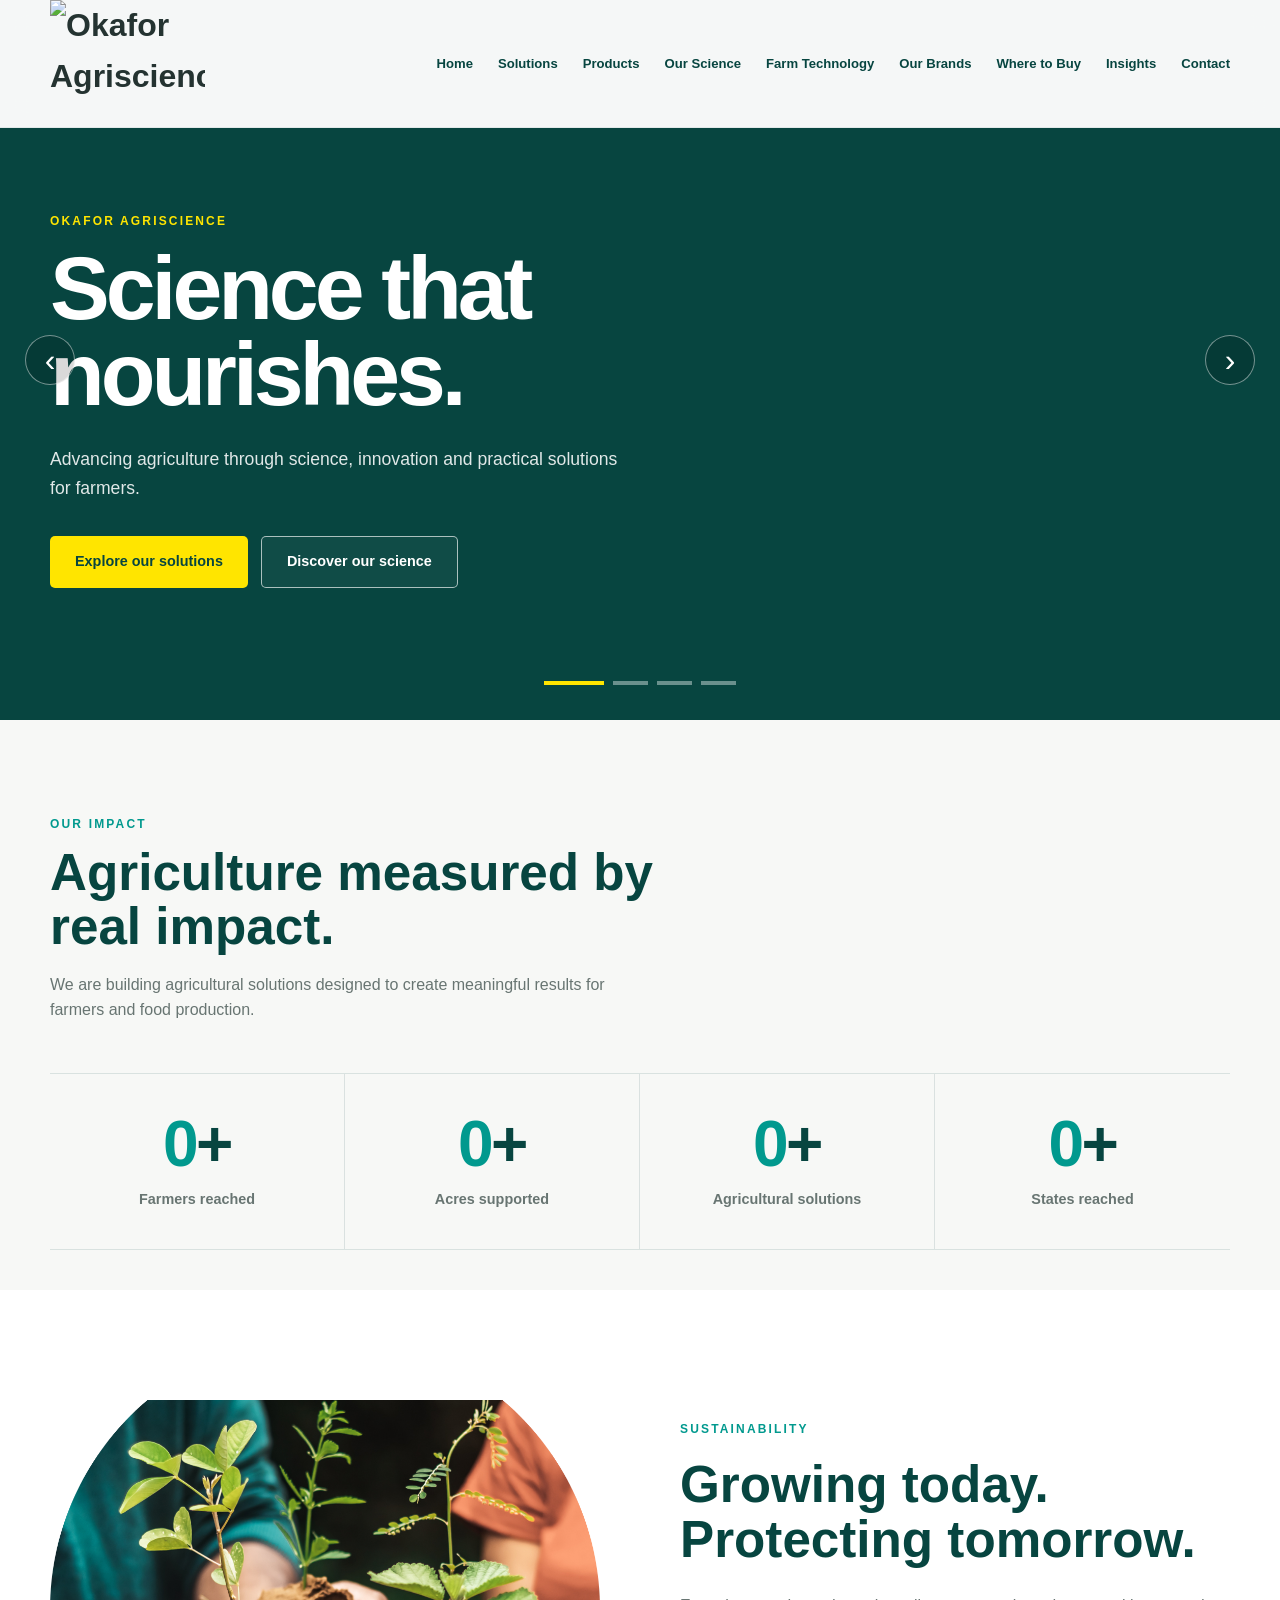
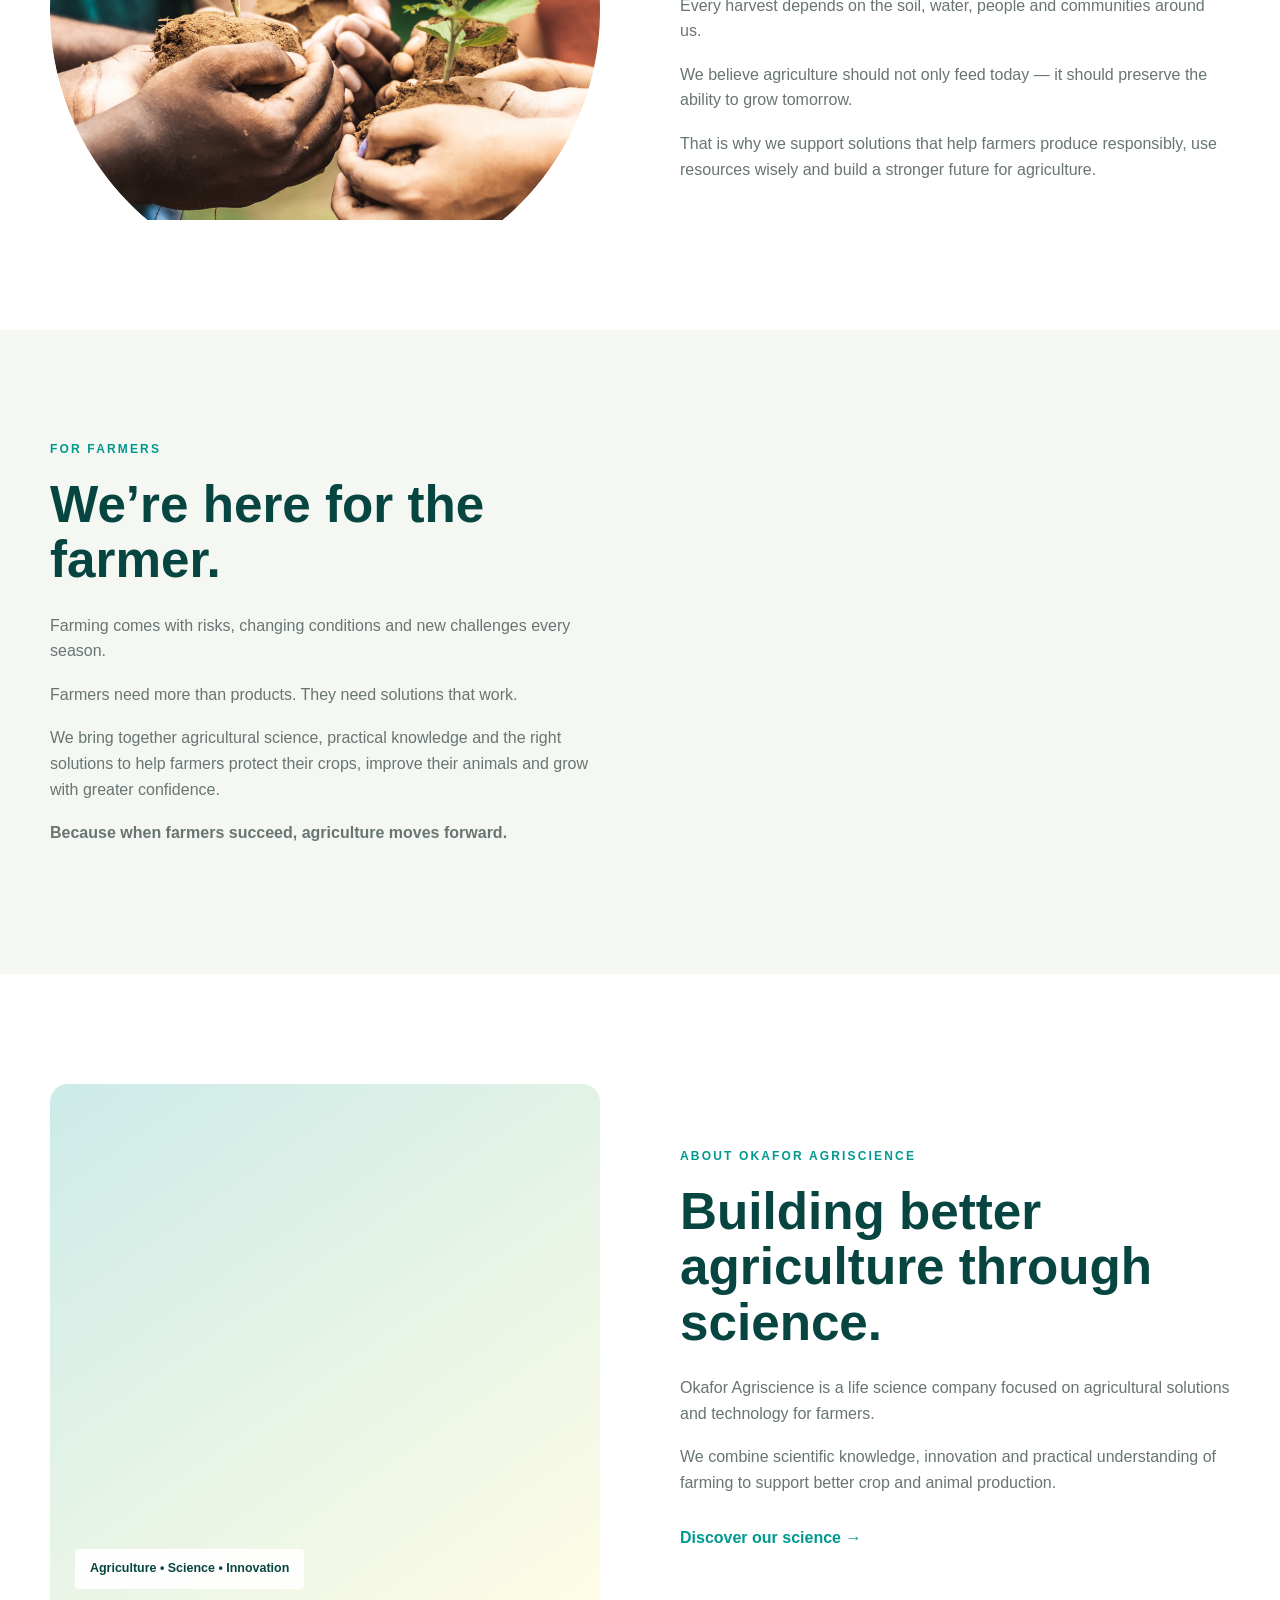
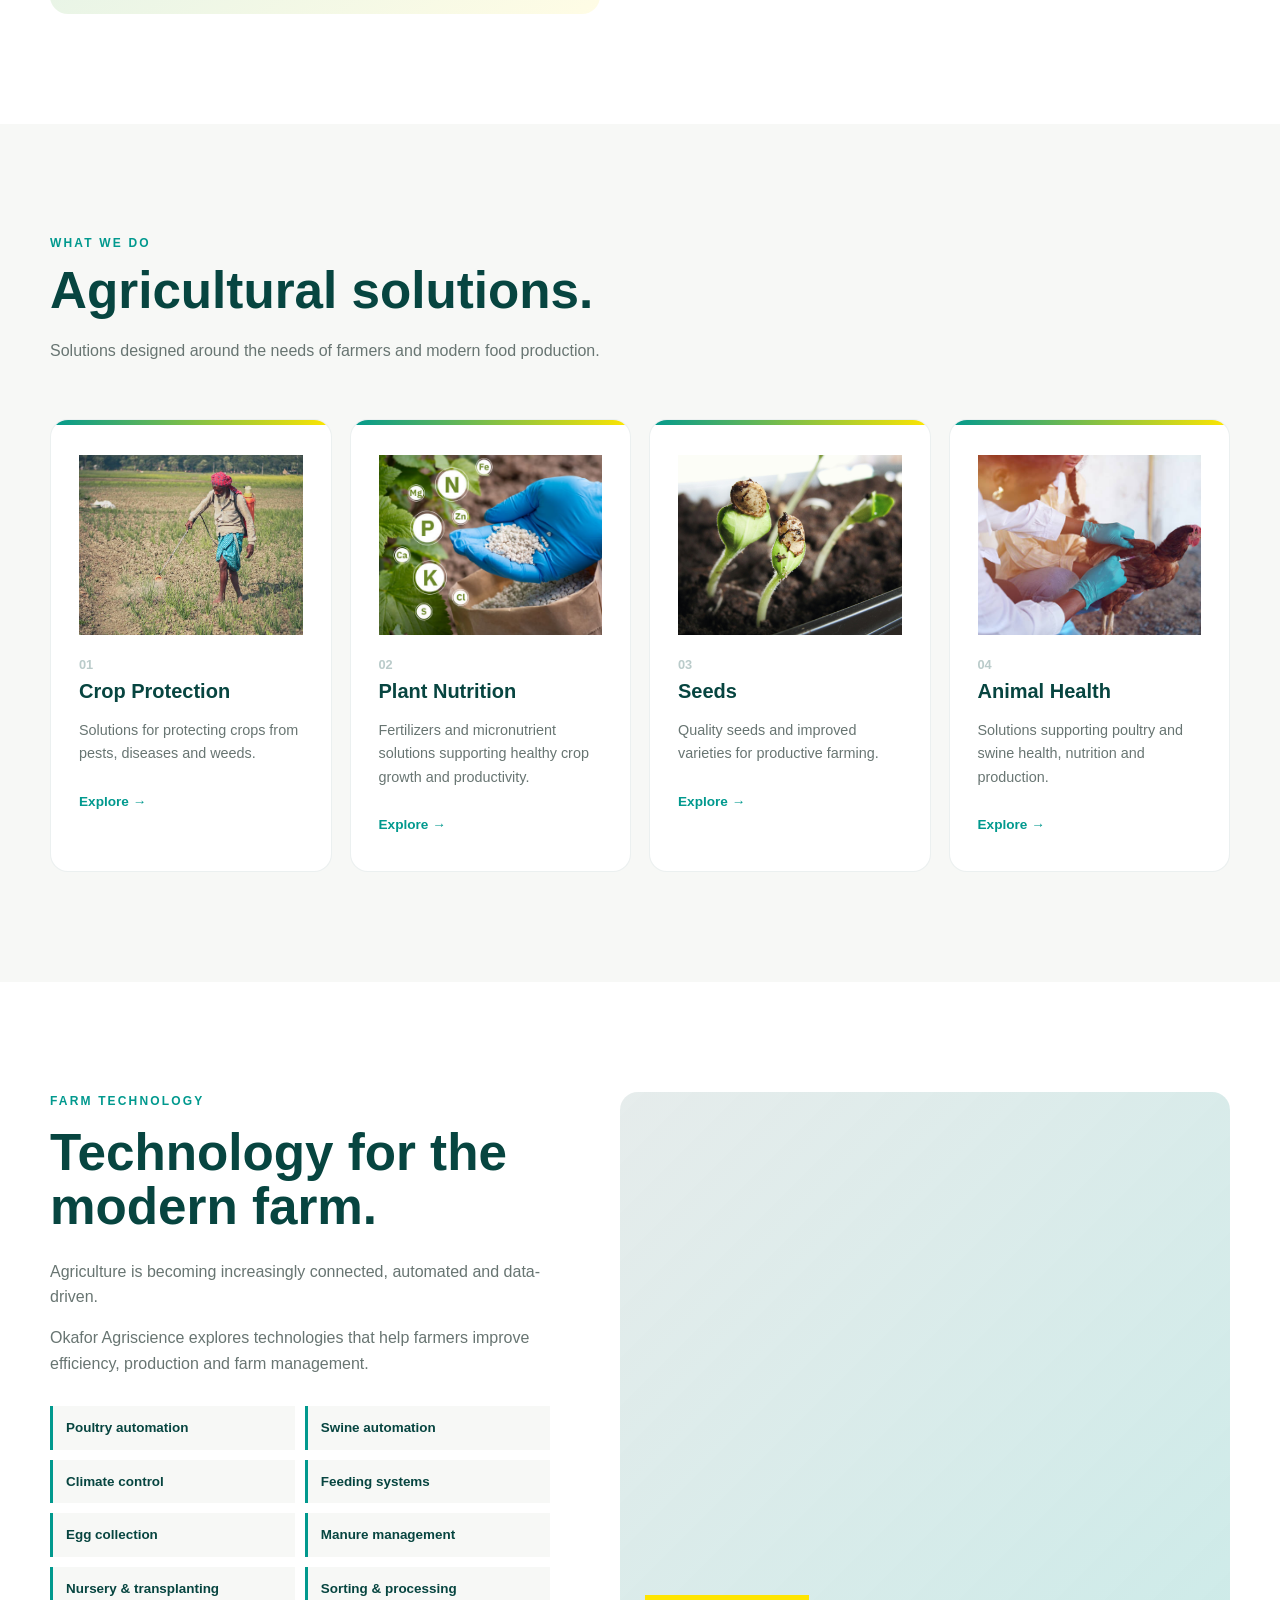
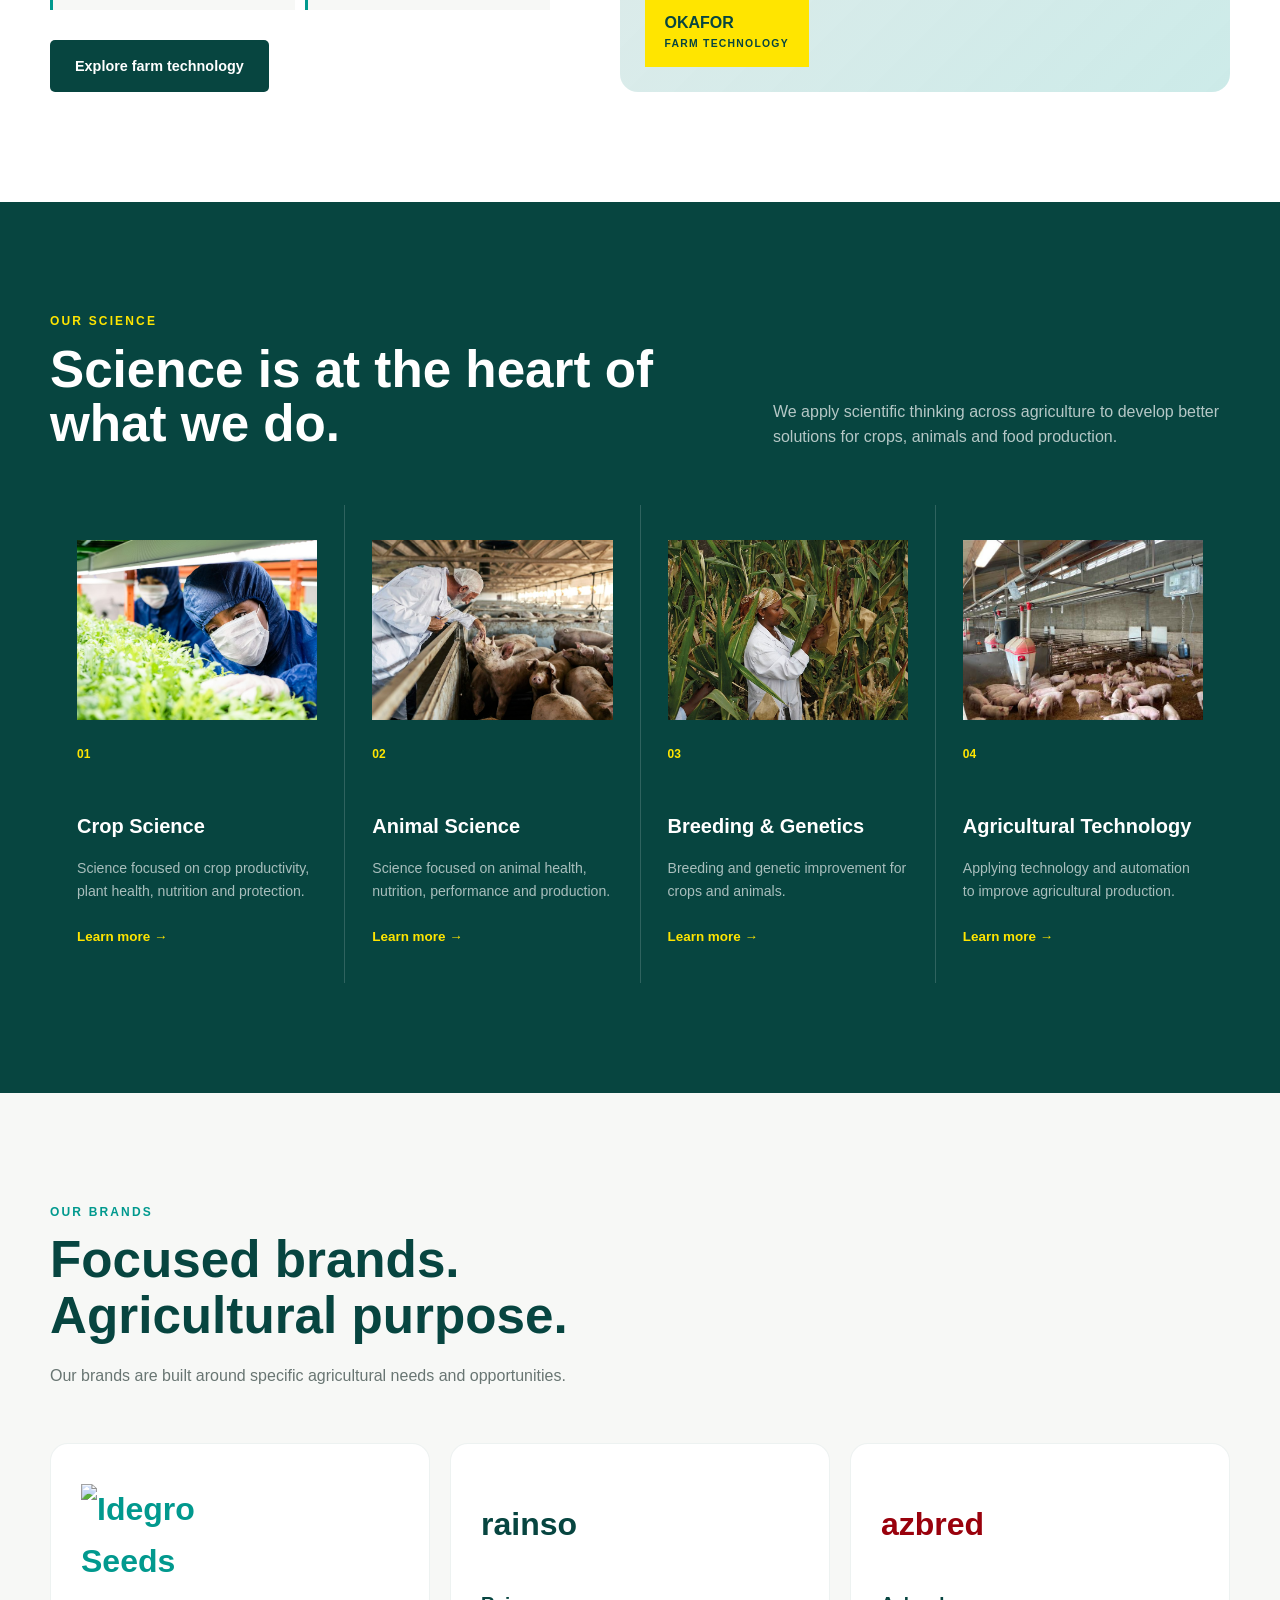
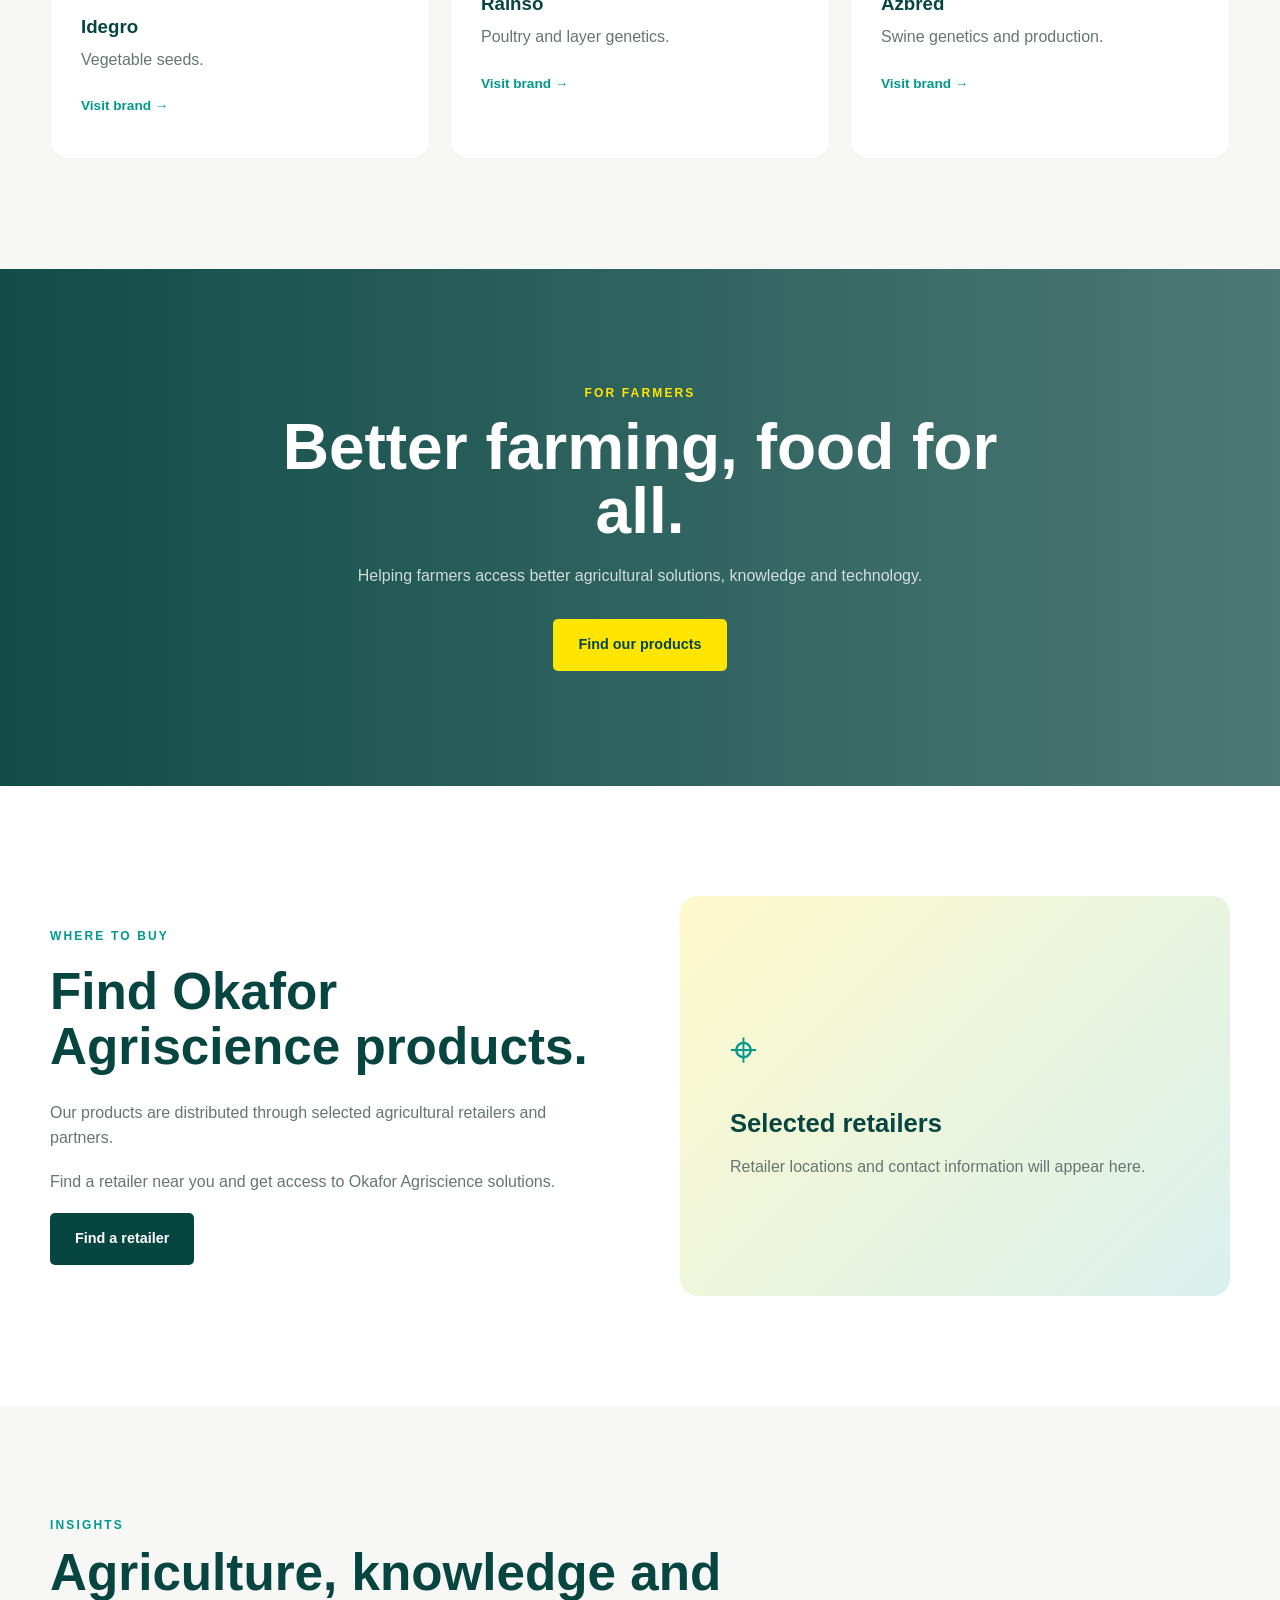
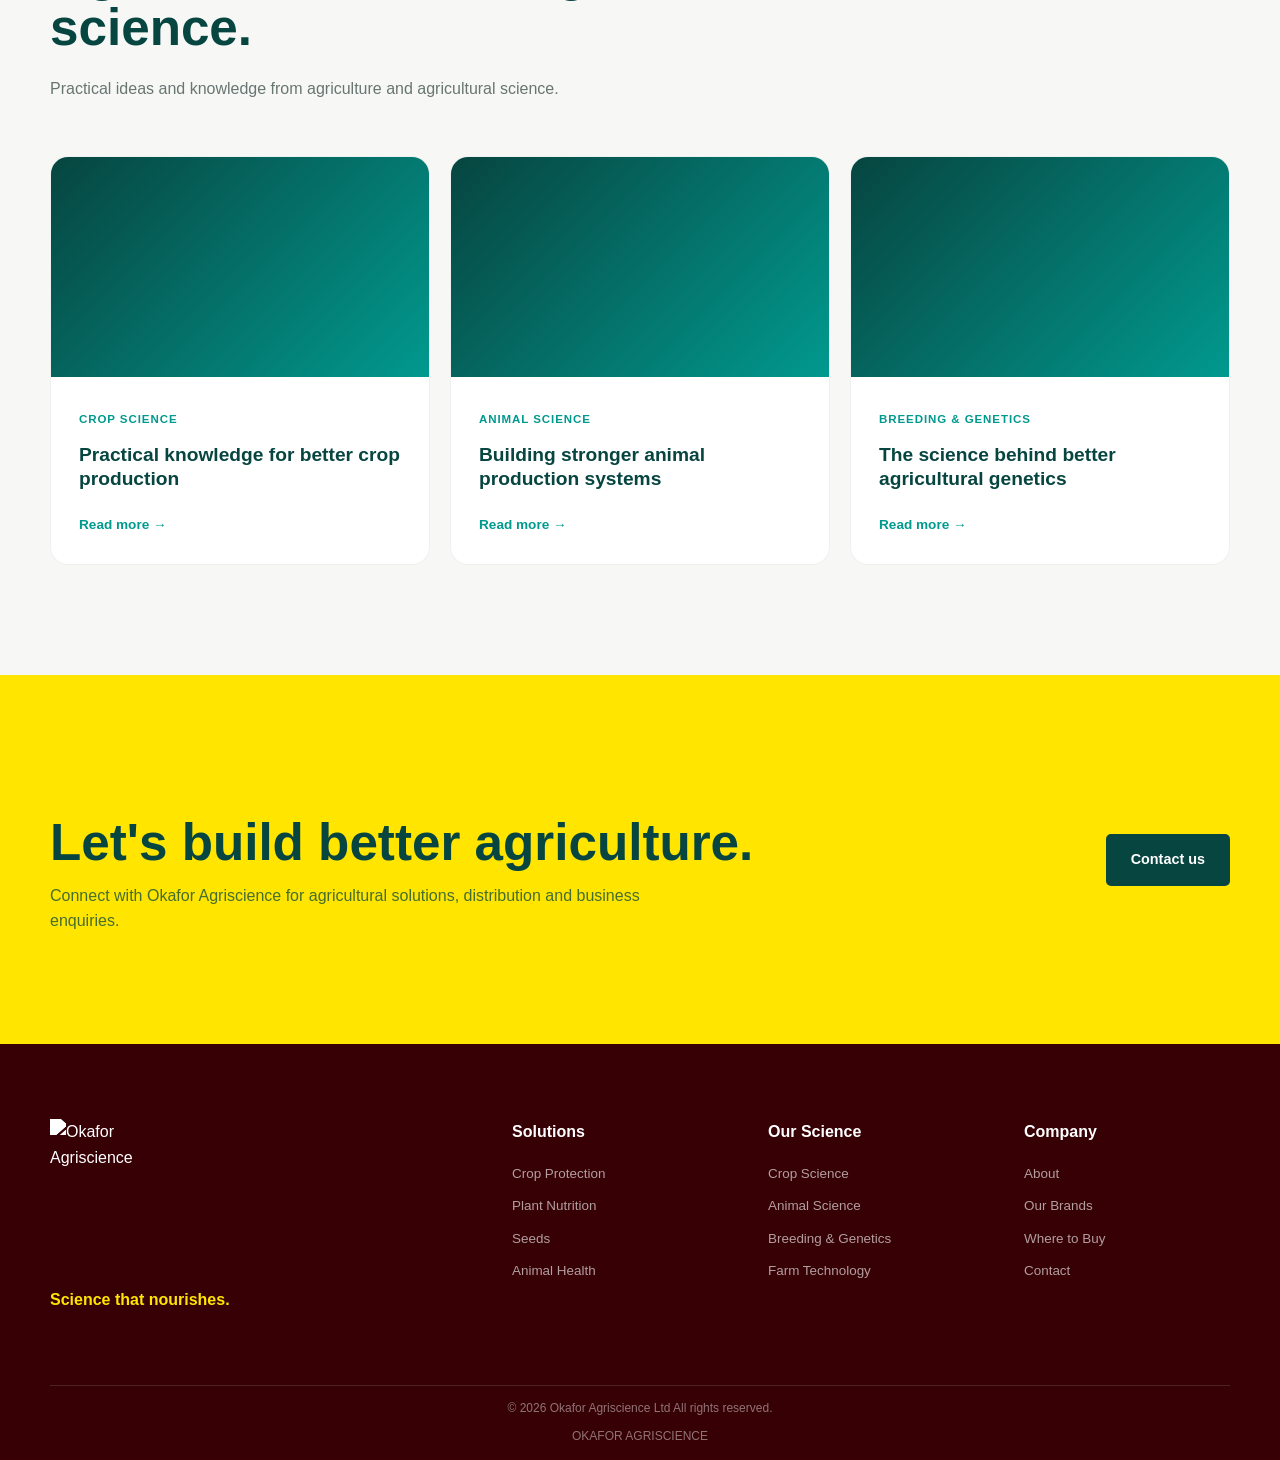
==== index.html @ 6329ca4b "Update index.html" ====
<!DOCTYPE html><html lang="en">
<head>
    <meta charset="UTF-8">
    <meta name="viewport" content="width=device-width, initial-scale=1.0">
    <title>Okafor Agriscience | Science that nourishes</title><meta name="description"
      content="Okafor Agriscience is a science-based agriculture company focused on agricultural solutions, technology and better farming.">

<link rel="stylesheet" href="style.css">

</head><body><!-- =========================================================
     HEADER
========================================================= --><header class="header">
    <div class="container nav-container">    <a href="index.html" class="brand-logo">
        <img src="okafor-logo.png"
             alt="Okafor Agriscience"
             class="logo-image">
    </a>

    <nav class="nav">
        <a href="index.html">Home</a>
        <a href="solutions.html">Solutions</a>
        <a href="products.html">Products</a>
        <a href="science.html">Our Science</a>
        <a href="farm-automation.html">Farm Technology</a>
        <a href="index.html#brands">Our Brands</a>
        <a href="where-to-buy.html">Where to Buy</a>
        <a href="insights.html">Insights</a>
        <a href="contact.html">Contact</a>
    </nav>

    <button class="menu-button"
            aria-label="Open navigation menu">
        ☰
    </button>

</div>

</header><!-- =========================================================
     HERO CAROUSEL
========================================================= --><main><section class="hero-carousel"><div class="hero-slides"><!-- SLIDE 1 -->

<article class="hero-slide active">

    <div class="hero-slide-image"
         style="background-image:
         url('scientist.jpg');">
    </div>

    <div class="hero-overlay"></div>

    <div class="container hero-content">

        <p class="eyebrow">
            OKAFOR AGRISCIENCE
        </p>

        <h1>
            Science that<br>
            nourishes.
        </h1>

        <p class="hero-text">
            Advancing agriculture through science,
            innovation and practical solutions for
            farmers.
        </p>

        <div class="hero-buttons">

            <a href="solutions.html"
               class="button button-primary">
                Explore our solutions
            </a>

            <a href="science.html"
               class="button button-outline">
                Discover our science
            </a>

        </div>

    </div>

</article>


<!-- SLIDE 2 -->

<article class="hero-slide">

    <div class="hero-slide-image"
         style="background-image:
         url('farmers.jpg');">
    </div>

    <div class="hero-overlay"></div>

    <div class="container hero-content">

        <p class="eyebrow">
            FOR FARMERS
        </p>

        <h1>
            Better farming,<br>
            food for all.
        </h1>

        <p class="hero-text">
            Working with farmers to make better
            agricultural solutions accessible,
            practical and useful.
        </p>

        <div class="hero-buttons">

            <a href="where-to-buy.html"
               class="button button-primary">
                Find our products
            </a>

            <a href="solutions.html"
               class="button button-outline">
                Explore solutions
            </a>

        </div>

    </div>

</article>


<!-- SLIDE 3 -->

<article class="hero-slide">

    <div class="hero-slide-image"
         style="background-image:
         url('animal-production.jpg');">
    </div>

    <div class="hero-overlay"></div>

    <div class="container hero-content">

        <p class="eyebrow">
            ANIMAL SCIENCE
        </p>

        <h1>
            Better health.<br>
            Better production.
        </h1>

        <p class="hero-text">
            Supporting poultry and swine producers
            through animal health, nutrition,
            genetics and science.
        </p>

        <div class="hero-buttons">

            <a href="solutions.html#animal-health"
               class="button button-primary">
                Animal solutions
            </a>

            <a href="science.html"
               class="button button-outline">
                Our science
            </a>

        </div>

    </div>

</article>


<!-- SLIDE 4 -->

<article class="hero-slide">

    <div class="hero-slide-image"
         style="background-image:
         url('farm-automation.jpg');">
    </div>

    <div class="hero-overlay"></div>

    <div class="container hero-content">

        <p class="eyebrow">
            FARM TECHNOLOGY
        </p>

        <h1>
            Technology for<br>
            the modern farm.
        </h1>

        <p class="hero-text">
            Bringing automation and technology
            into crop, poultry and swine production.
        </p>

        <div class="hero-buttons">

            <a href="farm-automation.html"
               class="button button-primary">
                Explore farm technology
            </a>

            <a href="contact.html"
               class="button button-outline">
                Talk to us
            </a>

        </div>

    </div>

</article>

</div><!-- CAROUSEL CONTROLS --><button class="carousel-arrow carousel-prev"
aria-label="Previous slide">
‹
</button>

<button class="carousel-arrow carousel-next"
aria-label="Next slide">
›
</button>

<div class="hero-indicators"><button class="indicator active"
        data-slide="0"
        aria-label="Slide 1">
</button>

<button class="indicator"
        data-slide="1"
        aria-label="Slide 2">
</button>

<button class="indicator"
        data-slide="2"
        aria-label="Slide 3">
</button>

<button class="indicator"
        data-slide="3"
        aria-label="Slide 4">
</button>

</div></section><!-- =========================================================
     OUR IMPACT
========================================================= --><section class="impact-section"><div class="container"><div class="impact-heading">

    <p class="eyebrow dark">
        OUR IMPACT
    </p>

    <h2>
        Agriculture measured
        by real impact.
    </h2>

    <p>
        We are building agricultural solutions
        designed to create meaningful results
        for farmers and food production.
    </p>

</div>


<div class="impact-grid">

    <div class="impact-card">

        <div class="impact-number">
            <span class="counter" data-target="1000">0</span>+
        </div>

        <p>
            Farmers reached
        </p>

    </div>


    <div class="impact-card">

        <div class="impact-number">
            <span class="counter" data-target="2000">0</span>+
        </div>

        <p>
            Acres supported
        </p>

    </div>


    <div class="impact-card">

        <div class="impact-number">
            <span class="counter" data-target="15">0</span>+
        </div>

        <p>
            Agricultural solutions
        </p>

    </div>


    <div class="impact-card">

        <div class="impact-number">
            <span class="counter" data-target="5">0</span>+
        </div>

        <p>
            States reached
        </p>

    </div>

</div>

</div></section><!-- =========================================================
     SUSTAINABILITY
========================================================= --><section class="section"><div class="container two-column"><div class="section-image"
     style="
     min-height:420px;
     background-image:url('sustainability.jpg');
     background-size:cover;
     background-position:center;
     border-radius:12px;">
</div>


<div class="section-content">

    <p class="eyebrow dark">
        SUSTAINABILITY
    </p>

    <h2>
        Growing today.
        Protecting tomorrow.
    </h2>

    <p>
        Every harvest depends on the soil, water,
        people and communities around us.
    </p>

    <p>
        We believe agriculture should not only
        feed today — it should preserve the
        ability to grow tomorrow.
    </p>

    <p>
        That is why we support solutions that
        help farmers produce responsibly, use
        resources wisely and build a stronger
        future for agriculture.
    </p>

</div>

</div></section><!-- =========================================================
     HELPING FARMERS SUCCEED
========================================================= --><section class="section"
         style="background:#f5f7f3;"><div class="container two-column"><div class="section-content">

    <p class="eyebrow dark">
        FOR FARMERS
    </p>

    <h2>
        We’re here for the farmer.
    </h2>

    <p>
        Farming comes with risks, changing
        conditions and new challenges every
        season.
    </p>

    <p>
        Farmers need more than products.
        They need solutions that work.
    </p>

    <p>
        We bring together agricultural science,
        practical knowledge and the right
        solutions to help farmers protect their
        crops, improve their animals and grow
        with greater confidence.
    </p>

    <p>
        <strong>
            Because when farmers succeed,
            agriculture moves forward.
        </strong>
    </p>

</div>


<div class="section-image"
     style="
     min-height:420px;
     background-image:url('farmer-success.jpg');
     background-size:cover;
     background-position:center;
     border-radius:12px;">
</div>

</div></section><!-- =========================================================
     INTRODUCTION
========================================================= --><section class="intro section" id="about"><div class="container two-column"><div class="section-image agriculture-image">

    <div class="image-label">
        Agriculture • Science • Innovation
    </div>

</div>


<div class="section-content">

    <p class="eyebrow dark">
        ABOUT OKAFOR AGRISCIENCE
    </p>

    <h2>
        Building better agriculture
        through science.
    </h2>

    <p>
        Okafor Agriscience is a life science company
        focused on agricultural solutions and
        technology for farmers.
    </p>

    <p>
        We combine scientific knowledge,
        innovation and practical understanding
        of farming to support better crop and
        animal production.
    </p>

    <a href="science.html"
       class="text-link">
        Discover our science →
    </a>

</div>

</div></section><!-- =========================================================
     SOLUTIONS
========================================================= --><section class="solutions section"
         id="solutions"><div class="container"><div class="section-heading">

    <p class="eyebrow dark">
        WHAT WE DO
    </p>

    <h2>
        Agricultural solutions.
    </h2>

    <p>
        Solutions designed around the needs
        of farmers and modern food production.
    </p>

</div>


<div class="solution-grid">


    <!-- CROP PROTECTION -->

    <article class="solution-card">

        <div class="solution-card-image"
             style="width:100%; height:180px; overflow:hidden; margin-bottom:20px;">

            <img src="crop-protection.jpg"
                 alt="Crop Protection"
                 style="width:100%; height:100%; object-fit:cover; display:block;">

        </div>

        <div class="card-number">
            01
        </div>

        <h3>
            Crop Protection
        </h3>

        <p>
            Solutions for protecting crops from
            pests, diseases and weeds.
        </p>

        <a href="solutions.html#crop-protection">
            Explore →
        </a>

    </article>


    <!-- PLANT NUTRITION -->

    <article class="solution-card">

        <div class="solution-card-image"
             style="width:100%; height:180px; overflow:hidden; margin-bottom:20px;">

            <img src="plant-nutrition.jpg"
                 alt="Plant Nutrition"
                 style="width:100%; height:100%; object-fit:cover; display:block;">

        </div>

        <div class="card-number">
            02
        </div>

        <h3>
            Plant Nutrition
        </h3>

        <p>
            Fertilizers and micronutrient solutions
            supporting healthy crop growth and
            productivity.
        </p>

        <a href="solutions.html#plant-nutrition">
            Explore →
        </a>

    </article>


    <!-- SEEDS -->

    <article class="solution-card">

        <div class="solution-card-image"
             style="width:100%; height:180px; overflow:hidden; margin-bottom:20px;">

            <img src="seeds.jpg"
                 alt="Seeds"
                 style="width:100%; height:100%; object-fit:cover; display:block;">

        </div>

        <div class="card-number">
            03
        </div>

        <h3>
            Seeds
        </h3>

        <p>
            Quality seeds and improved varieties
            for productive farming.
        </p>

        <a href="solutions.html#seeds">
            Explore →
        </a>

    </article>


    <!-- ANIMAL HEALTH -->

    <article class="solution-card">

        <div class="solution-card-image"
             style="width:100%; height:180px; overflow:hidden; margin-bottom:20px;">

            <img src="animal-health.jpg"
                 alt="Animal Health"
                 style="width:100%; height:100%; object-fit:cover; display:block;">

        </div>

        <div class="card-number">
            04
        </div>

        <h3>
            Animal Health
        </h3>

        <p>
            Solutions supporting poultry and
            swine health, nutrition and production.
        </p>

        <a href="solutions.html#animal-health">
            Explore →
        </a>

    </article>


</div>

</div></section><!-- =========================================================
     FARM TECHNOLOGY & AUTOMATION
========================================================= --><section class="technology-section section"
         id="farm-technology"><div class="container technology-layout"><div class="technology-content">

    <p class="eyebrow dark">
        FARM TECHNOLOGY
    </p>

    <h2>
        Technology for the
        modern farm.
    </h2>

    <p>
        Agriculture is becoming increasingly
        connected, automated and data-driven.
    </p>

    <p>
        Okafor Agriscience explores technologies
        that help farmers improve efficiency,
        production and farm management.
    </p>


    <div class="technology-list">

        <span>
            Poultry automation
        </span>

        <span>
            Swine automation
        </span>

        <span>
            Climate control
        </span>

        <span>
            Feeding systems
        </span>

        <span>
            Egg collection
        </span>

        <span>
            Manure management
        </span>

        <span>
            Nursery & transplanting
        </span>

        <span>
            Sorting & processing
        </span>

    </div>


    <a href="farm-automation.html"
       class="button button-dark">
        Explore farm technology
    </a>

</div>


<div class="technology-image">

    <div class="technology-image-label">

        <span>
            OKAFOR
        </span>

        <small>
            FARM TECHNOLOGY
        </small>

    </div>

</div>

</div></section><!-- =========================================================
     OUR SCIENCE
========================================================= --><section class="science section"
         id="science"><div class="container"><div class="science-intro">

    <div>

        <p class="eyebrow">
            OUR SCIENCE
        </p>

        <h2>
            Science is at the heart
            of what we do.
        </h2>

    </div>

    <p>
        We apply scientific thinking across
        agriculture to develop better solutions
        for crops, animals and food production.
    </p>

</div>


<div class="science-grid">


    <!-- CROP SCIENCE -->

    <article class="science-card">

        <div class="science-card-image"
             style="width:100%; height:180px; overflow:hidden; margin-bottom:20px;">

            <img src="crop-science.jpg"
                 alt="Crop Science"
                 style="width:100%; height:100%; object-fit:cover; display:block;">

        </div>

        <span>
            01
        </span>

        <h3>
            Crop Science
        </h3>

        <p>
            Science focused on crop productivity,
            plant health, nutrition and protection.
        </p>

        <a href="science.html#crop-science">
            Learn more →
        </a>

    </article>


    <!-- ANIMAL SCIENCE -->

    <article class="science-card">

        <div class="science-card-image"
             style="width:100%; height:180px; overflow:hidden; margin-bottom:20px;">

            <img src="animal-science.jpg"
                 alt="Animal Science"
                 style="width:100%; height:100%; object-fit:cover; display:block;">

        </div>

        <span>
            02
        </span>

        <h3>
            Animal Science
        </h3>

        <p>
            Science focused on animal health,
            nutrition, performance and production.
        </p>

        <a href="science.html#animal-science">
            Learn more →
        </a>

    </article>


    <!-- BREEDING & GENETICS -->

    <article class="science-card">

        <div class="science-card-image"
             style="width:100%; height:180px; overflow:hidden; margin-bottom:20px;">

            <img src="breeding-genetics.jpg"
                 alt="Breeding and Genetics"
                 style="width:100%; height:100%; object-fit:cover; display:block;">

        </div>

        <span>
            03
        </span>

        <h3>
            Breeding & Genetics
        </h3>

        <p>
            Breeding and genetic improvement
            for crops and animals.
        </p>

        <a href="science.html#genetics">
            Learn more →
        </a>

    </article>


    <!-- AGRICULTURAL TECHNOLOGY -->

    <article class="science-card">

        <div class="science-card-image"
             style="width:100%; height:180px; overflow:hidden; margin-bottom:20px;">

            <img src="agricultural-technology.jpg"
                 alt="Agricultural Technology"
                 style="width:100%; height:100%; object-fit:cover; display:block;">

        </div>

        <span>
            04
        </span>

        <h3>
            Agricultural Technology
        </h3>

        <p>
            Applying technology and automation
            to improve agricultural production.
        </p>

        <a href="science.html#technology">
            Learn more →
        </a>

    </article>


</div>

</div></section><!-- =========================================================
     BRANDS
========================================================= --><section class="brands section"
         id="brands"><div class="container"><div class="section-heading">

    <p class="eyebrow dark">
        OUR BRANDS
    </p>

    <h2>
        Focused brands.
        Agricultural purpose.
    </h2>

    <p>
        Our brands are built around specific
        agricultural needs and opportunities.
    </p>

</div>


<div class="brand-grid">


    <article class="brand-card">

        <div class="brand-logo idegro">

            <img src="idegro-logo.png"
                 alt="Idegro Seeds">

        </div>

        <h3>
            Idegro
        </h3>

        <p>
            Vegetable seeds.
        </p>

        <a href="idegro.html">
            Visit brand →
        </a>

    </article>


    <article class="brand-card">

        <div class="brand-logo rainso">
            rainso
        </div>

        <h3>
            Rainso
        </h3>

        <p>
            Poultry and layer genetics.
        </p>

        <a href="brands.html#rainso">
            Visit brand →
        </a>

    </article>


    <article class="brand-card">

        <div class="brand-logo azbred">
            azbred
        </div>

        <h3>
            Azbred
        </h3>

        <p>
            Swine genetics and production.
        </p>

        <a href="brands.html#azbred">
            Visit brand →
        </a>

    </article>


</div>

</div></section><!-- =========================================================
     FARMERS CTA
========================================================= --><section class="farmer-banner"><div class="container farmer-content"><p class="eyebrow">
    FOR FARMERS
</p>

<h2>
    Better farming,
    food for all.
</h2>

<p>
    Helping farmers access better agricultural
    solutions, knowledge and technology.
</p>

<a href="where-to-buy.html"
   class="button button-primary">
    Find our products
</a>

</div></section><!-- =========================================================
     WHERE TO BUY
========================================================= --><section class="where-to-buy section"
         id="where-to-buy"><div class="container two-column"><div class="section-content">

    <p class="eyebrow dark">
        WHERE TO BUY
    </p>

    <h2>
        Find Okafor Agriscience products.
    </h2>

    <p>
        Our products are distributed through
        selected agricultural retailers and
        partners.
    </p>

    <p>
        Find a retailer near you and get access
        to Okafor Agriscience solutions.
    </p>

    <a href="where-to-buy.html"
       class="button button-dark">
        Find a retailer
    </a>

</div>


<div class="retailer-box">

    <div>

        <span class="retailer-icon">
            ⌖
        </span>

        <h3>
            Selected retailers
        </h3>

        <p>
            Retailer locations and contact
            information will appear here.
        </p>

    </div>

</div>

</div></section><!-- =========================================================
     INSIGHTS
========================================================= --><section class="insights section"
         id="insights"><div class="container"><div class="section-heading">

    <p class="eyebrow dark">
        INSIGHTS
    </p>

    <h2>
        Agriculture, knowledge
        and science.
    </h2>

    <p>
        Practical ideas and knowledge from
        agriculture and agricultural science.
    </p>

</div>


<div class="insight-grid">


    <article class="insight-card">

        <div class="insight-image">
        </div>

        <div class="insight-content">

            <span>
                Crop Science
            </span>

            <h3>
                Practical knowledge for
                better crop production
            </h3>

            <a href="insights.html">
                Read more →
            </a>

        </div>

    </article>


    <article class="insight-card">

        <div class="insight-image">
        </div>

        <div class="insight-content">

            <span>
                Animal Science
            </span>

            <h3>
                Building stronger animal
                production systems
            </h3>

            <a href="insights.html">
                Read more →
            </a>

        </div>

    </article>


    <article class="insight-card">

        <div class="insight-image">
        </div>

        <div class="insight-content">

            <span>
                Breeding & Genetics
            </span>

            <h3>
                The science behind better
                agricultural genetics
            </h3>

            <a href="insights.html">
                Read more →
            </a>

        </div>

    </article>


</div>

</div></section><!-- =========================================================
     CONTACT
========================================================= --><section class="contact section"
         id="contact"><div class="container contact-box"><div>

    <p class="eyebrow">
        CONTACT
    </p>

    <h2>
        Let's build better agriculture.
    </h2>

    <p>
        Connect with Okafor Agriscience for
        agricultural solutions, distribution
        and business enquiries.
    </p>

</div>


<a href="contact.html"
   class="button button-primary">
    Contact us
</a>

</div></section></main><!-- =========================================================
     FOOTER
========================================================= --><footer class="footer"><div class="container footer-grid"><div class="footer-brand">

    <img src="okafor-logo.png"
         alt="Okafor Agriscience"
         class="footer-logo-image">

    <p class="footer-motto">
        Science that nourishes.
    </p>

    <p class="footer-company">
    </p>

</div>


<div>

    <h4>
        Solutions
    </h4>

    <a href="solutions.html#crop-protection">
        Crop Protection
    </a>

    <a href="solutions.html#plant-nutrition">
        Plant Nutrition
    </a>

    <a href="solutions.html#seeds">
        Seeds
    </a>

    <a href="solutions.html#animal-health">
        Animal Health
    </a>

</div>


<div>

    <h4>
        Our Science
    </h4>

    <a href="science.html#crop-science">
        Crop Science
    </a>

    <a href="science.html#animal-science">
        Animal Science
    </a>

    <a href="science.html#genetics">
        Breeding & Genetics
    </a>

    <a href="farm-automation.html">
        Farm Technology
    </a>

</div>


<div>

    <h4>
        Company
    </h4>

    <a href="about.html">
        About
    </a>

    <a href="index.html#brands">
        Our Brands
    </a>

    <a href="where-to-buy.html">
        Where to Buy
    </a>

    <a href="contact.html">
        Contact
    </a>

</div>

</div><div class="container footer-bottom"><p>
    © 2026 Okafor Agriscience Ltd
    All rights reserved.
</p>

<p>
    OKAFOR AGRISCIENCE
</p>

</div></footer><!-- =========================================================
     JAVASCRIPT
========================================================= --><script src="script.js"></script></body>
</html>
---- style.css ----
/* =========================================================
   OKAFOR AGRISCIENCE
   Main Website Styles
========================================================= */

:root {
    --yellow: #FFE500;
    --teal: #01998E;
    --dark-teal: #074540;
    --red: #99010C;
    --dark-red: #360005;

    --white: #ffffff;
    --off-white: #f7f8f6;
    --light-grey: #eef1ef;
    --text: #243331;
    --muted: #687572;

    --container: 1180px;
    --radius: 18px;
    --shadow: 0 18px 50px rgba(7, 69, 64, 0.10);
}


/* =========================================================
   RESET
========================================================= */

* {
    margin: 0;
    padding: 0;
    box-sizing: border-box;
}

html {
    scroll-behavior: smooth;
}

body {
    font-family:
        Arial,
        Helvetica,
        sans-serif;

    background: var(--white);
    color: var(--text);
    line-height: 1.6;
}

img {
    max-width: 100%;
    display: block;
}

a {
    color: inherit;
    text-decoration: none;
}

button {
    font: inherit;
}


/* =========================================================
   GENERAL
========================================================= */

.container {
    width: min(
        calc(100% - 40px),
        var(--container)
    );

    margin: 0 auto;
}

.section {
    padding: 110px 0;
}

.section-heading {
    max-width: 700px;
    margin-bottom: 55px;
}

.section-heading h2 {
    font-size: clamp(2rem, 4vw, 3.5rem);
    line-height: 1.08;
    color: var(--dark-teal);
    margin: 10px 0 20px;
}

.section-heading p:last-child {
    color: var(--muted);
    max-width: 650px;
}

.eyebrow {
    color: var(--yellow);
    font-size: 0.75rem;
    font-weight: 800;
    letter-spacing: 0.18em;
    text-transform: uppercase;
}

.eyebrow.dark {
    color: var(--teal);
}

h1,
h2,
h3,
h4 {
    font-weight: 750;
}


/* =========================================================
   BUTTONS
========================================================= */

.button {
    display: inline-flex;
    align-items: center;
    justify-content: center;

    min-height: 52px;
    padding: 0 25px;

    border-radius: 5px;

    font-size: 0.9rem;
    font-weight: 700;

    transition:
        transform 0.25s ease,
        background 0.25s ease,
        color 0.25s ease,
        border-color 0.25s ease;
}

.button:hover {
    transform: translateY(-3px);
}

.button-primary {
    background: var(--yellow);
    color: var(--dark-teal);
}

.button-primary:hover {
    background: var(--white);
}

.button-outline {
    color: var(--white);
    border: 1px solid rgba(255,255,255,0.65);
    background: rgba(255,255,255,0.04);
}

.button-outline:hover {
    background: var(--white);
    color: var(--dark-teal);
}

.button-dark {
    background: var(--dark-teal);
    color: var(--white);
}

.button-dark:hover {
    background: var(--teal);
}


/* =========================================================
   HEADER
========================================================= */

.header {
    position: fixed;
    top: 0;
    left: 0;
    width: 100%;

    z-index: 1000;

    background: rgba(255,255,255,0.96);

    border-bottom: 1px solid rgba(7,69,64,0.08);

    backdrop-filter: blur(12px);
}

.nav-container {
    min-height: 82px;

    display: flex;
    align-items: center;
    justify-content: space-between;

    gap: 30px;
}

.brand-logo {
    display: flex;
    align-items: center;
    flex-shrink: 0;
}

.logo-image {
    width: 155px;
    height: auto;
    object-fit: contain;
}

.nav {
    display: flex;
    align-items: center;
    gap: 25px;
}

.nav a {
    position: relative;

    font-size: 0.82rem;
    font-weight: 700;

    color: var(--dark-teal);

    padding: 8px 0;
}

.nav a::after {
    content: "";

    position: absolute;
    left: 0;
    bottom: 0;

    width: 0;
    height: 2px;

    background: var(--teal);

    transition: width 0.25s ease;
}

.nav a:hover::after {
    width: 100%;
}

.menu-button {
    display: none;

    border: none;
    background: none;

    font-size: 1.7rem;
    color: var(--dark-teal);

    cursor: pointer;
}


/* =========================================================
   HERO CAROUSEL
========================================================= */

.hero-carousel {
    position: relative;
    height: 720px;
    min-height: 650px;

    overflow: hidden;

    background: var(--dark-teal);
}

.hero-slides {
    position: relative;
    width: 100%;
    height: 100%;
}

.hero-slide {
    position: absolute;
    inset: 0;

    opacity: 0;
    visibility: hidden;

    transition:
        opacity 0.9s ease,
        visibility 0.9s ease;
}

.hero-slide.active {
    opacity: 1;
    visibility: visible;
}

.hero-slide-image {
    position: absolute;
    inset: 0;

    background-position: center;
    background-size: cover;
    background-repeat: no-repeat;

    transform: scale(1.03);

    transition:
        transform 6s ease;
}

.hero-slide.active .hero-slide-image {
    transform: scale(1);
}

.hero-overlay {
    position: absolute;
    inset: 0;

    background:
        linear-gradient(
            90deg,
            rgba(7,69,64,0.93) 0%,
            rgba(7,69,64,0.76) 38%,
            rgba(7,69,64,0.30) 72%,
            rgba(7,69,64,0.08) 100%
        );
}

.hero-content {
    position: relative;
    z-index: 5;

    height: 100%;

    display: flex;
    flex-direction: column;
    justify-content: center;

    padding-top: 80px;

    max-width: 1180px;
}

.hero-content h1 {
    color: var(--white);

    font-size: clamp(
        3.2rem,
        7vw,
        6.5rem
    );

    line-height: 0.96;

    letter-spacing: -0.045em;

    max-width: 850px;

    margin: 14px 0 28px;
}

.hero-text {
    color: rgba(255,255,255,0.88);

    max-width: 570px;

    font-size: 1.1rem;

    margin-bottom: 34px;
}

.hero-buttons {
    display: flex;
    flex-wrap: wrap;
    gap: 13px;
}

.carousel-arrow {
    position: absolute;

    top: 50%;

    z-index: 10;

    transform: translateY(-50%);

    width: 50px;
    height: 50px;

    border-radius: 50%;

    border: 1px solid rgba(255,255,255,0.45);

    background: rgba(0,0,0,0.15);

    color: var(--white);

    cursor: pointer;

    font-size: 2rem;
    line-height: 1;

    transition:
        background 0.25s ease,
        transform 0.25s ease;
}

.carousel-arrow:hover {
    background: var(--teal);

    transform:
        translateY(-50%)
        scale(1.05);
}

.carousel-prev {
    left: 25px;
}

.carousel-next {
    right: 25px;
}

.hero-indicators {
    position: absolute;

    z-index: 10;

    left: 50%;
    bottom: 35px;

    transform: translateX(-50%);

    display: flex;
    gap: 9px;
}

.indicator {
    width: 35px;
    height: 4px;

    border: none;

    background: rgba(255,255,255,0.4);

    cursor: pointer;

    transition:
        background 0.25s ease,
        width 0.25s ease;
}

.indicator.active {
    width: 60px;
    background: var(--yellow);
}


/* =========================================================
   INTRO
========================================================= */

.intro {
    background: var(--white);
}

.two-column {
    display: grid;

    grid-template-columns:
        minmax(0, 1fr)
        minmax(0, 1fr);

    gap: 80px;

    align-items: center;
}

.section-image {
    min-height: 530px;

    border-radius: var(--radius);

    position: relative;

    overflow: hidden;
}

.agriculture-image {
    background:
        linear-gradient(
            145deg,
            rgba(1,153,142,0.2),
            rgba(255,229,0,0.1)
        ),
        url("farmers.jpg")
        center / cover no-repeat;
}

.image-label {
    position: absolute;

    bottom: 25px;
    left: 25px;

    padding: 10px 15px;

    background: rgba(255,255,255,0.92);

    color: var(--dark-teal);

    font-size: 0.78rem;
    font-weight: 700;

    border-radius: 4px;
}

.section-content h2 {
    font-size: clamp(2rem, 4vw, 3.4rem);

    line-height: 1.08;

    color: var(--dark-teal);

    margin: 12px 0 25px;
}

.section-content p {
    color: var(--muted);

    margin-bottom: 18px;

    max-width: 600px;
}

.text-link {
    display: inline-block;

    margin-top: 12px;

    color: var(--teal);

    font-weight: 800;
}

.text-link:hover {
    color: var(--dark-teal);
}


/* =========================================================
   SOLUTIONS
========================================================= */

.solutions {
    background: var(--off-white);
}

.solution-grid {
    display: grid;

    grid-template-columns:
        repeat(4, 1fr);

    gap: 18px;
}

.solution-card {
    position: relative;

    background: var(--white);

    padding: 35px 28px;

    min-height: 330px;

    border: 1px solid rgba(7,69,64,0.08);

    border-radius: var(--radius);

    overflow: hidden;

    transition:
        transform 0.3s ease,
        box-shadow 0.3s ease;
}

.solution-card::before {
    content: "";

    position: absolute;

    left: 0;
    top: 0;

    width: 100%;
    height: 5px;

    background:
        linear-gradient(
            90deg,
            var(--teal),
            var(--yellow)
        );
}

.solution-card:hover {
    transform: translateY(-8px);

    box-shadow: var(--shadow);
}

.card-number {
    color: rgba(7,69,64,0.28);

    font-size: 0.8rem;
    font-weight: 800;
}

.card-icon {
    margin: 28px 0 22px;

    color: var(--teal);

    font-size: 2rem;
}

.solution-card h3 {
    color: var(--dark-teal);

    font-size: 1.25rem;

    margin-bottom: 12px;
}

.solution-card p {
    color: var(--muted);

    font-size: 0.9rem;

    margin-bottom: 22px;
}

.solution-card a {
    color: var(--teal);

    font-weight: 800;

    font-size: 0.85rem;
}


/* =========================================================
   FARM TECHNOLOGY
========================================================= */

.technology-section {
    background: var(--white);
}

.technology-layout {
    display: grid;

    grid-template-columns:
        minmax(0, 0.9fr)
        minmax(0, 1.1fr);

    gap: 70px;

    align-items: stretch;
}

.technology-content h2 {
    color: var(--dark-teal);

    font-size: clamp(2.2rem, 4vw, 4rem);

    line-height: 1.05;

    margin: 12px 0 25px;
}

.technology-content > p {
    color: var(--muted);

    max-width: 600px;

    margin-bottom: 15px;
}

.technology-list {
    display: grid;

    grid-template-columns:
        repeat(2, 1fr);

    gap: 10px;

    margin: 30px 0;
}

.technology-list span {
    padding: 11px 13px;

    background: var(--off-white);

    border-left: 3px solid var(--teal);

    color: var(--dark-teal);

    font-size: 0.84rem;
    font-weight: 700;
}

.technology-image {
    min-height: 540px;

    border-radius: var(--radius);

    position: relative;

    overflow: hidden;

    background:
        linear-gradient(
            135deg,
            rgba(7,69,64,0.1),
            rgba(1,153,142,0.2)
        ),
        url("farm-automation.jpg")
        center / cover no-repeat;
}

.technology-image-label {
    position: absolute;

    left: 25px;
    bottom: 25px;

    background: var(--yellow);

    color: var(--dark-teal);

    padding: 15px 20px;

    display: flex;
    flex-direction: column;

    font-weight: 900;
}

.technology-image-label small {
    font-size: 0.65rem;

    letter-spacing: 0.12em;
}


/* =========================================================
   SCIENCE
========================================================= */

.science {
    background: var(--dark-teal);

    color: var(--white);
}

.science-intro {
    display: grid;

    grid-template-columns:
        minmax(0, 1fr)
        minmax(0, 0.7fr);

    gap: 70px;

    align-items: end;

    margin-bottom: 55px;
}

.science-intro h2 {
    color: var(--white);

    font-size: clamp(2.2rem, 4vw, 4rem);

    line-height: 1.04;

    margin-top: 12px;
}

.science-intro > p {
    color: rgba(255,255,255,0.7);
}

.science-grid {
    display: grid;

    grid-template-columns:
        repeat(4, 1fr);

    gap: 1px;

    background: rgba(255,255,255,0.16);
}

.science-card {
    background: var(--dark-teal);

    padding: 35px 27px;

    min-height: 300px;

    transition:
        background 0.3s ease;
}

.science-card:hover {
    background: #0b5c55;
}

.science-card > span {
    color: var(--yellow);

    font-size: 0.75rem;
    font-weight: 800;
}

.science-card h3 {
    font-size: 1.25rem;

    margin: 45px 0 15px;
}

.science-card p {
    color: rgba(255,255,255,0.65);

    font-size: 0.88rem;

    margin-bottom: 20px;
}

.science-card a {
    color: var(--yellow);

    font-size: 0.84rem;

    font-weight: 800;
}


/* =========================================================
   BRANDS
========================================================= */

.brands {
    background: var(--off-white);
}

.brand-grid {
    display: grid;

    grid-template-columns:
        repeat(3, 1fr);

    gap: 20px;
}

.brand-card {
    background: var(--white);

    padding: 40px 30px;

    min-height: 300px;

    border-radius: var(--radius);

    border: 1px solid rgba(7,69,64,0.07);

    transition:
        transform 0.3s ease,
        box-shadow 0.3s ease;
}

.brand-card:hover {
    transform: translateY(-6px);

    box-shadow: var(--shadow);
}

.brand-logo {
    min-height: 80px;

    display: flex;

    align-items: center;

    font-size: 2rem;

    font-weight: 900;

    margin-bottom: 25px;
}

.idegro {
    color: var(--teal);
}
.idegro img {
    width: 150px;
    height: auto;
    display: block;
    object-fit: contain;
   }
.rainso {
    color: var(--dark-teal);
}

.azbred {
    color: var(--red);
}

.brand-card h3 {
    color: var(--dark-teal);

    margin-bottom: 5px;
}

.brand-card p {
    color: var(--muted);

    margin-bottom: 20px;
}

.brand-card a {
    color: var(--teal);

    font-size: 0.85rem;

    font-weight: 800;
}


/* =========================================================
   FARMERS BANNER
========================================================= */

.farmer-banner {
    position: relative;

    padding: 115px 0;

    background:
        linear-gradient(
            90deg,
            rgba(7,69,64,0.96),
            rgba(7,69,64,0.72)
        ),
        url("farmers.jpg")
        center / cover no-repeat;
}

.farmer-content {
    max-width: 800px;

    text-align: center;
}

.farmer-content h2 {
    color: var(--white);

    font-size: clamp(2.5rem, 5vw, 4.5rem);

    line-height: 1;

    margin: 12px 0 20px;
}

.farmer-content > p:not(.eyebrow) {
    color: rgba(255,255,255,0.78);

    max-width: 600px;

    margin: 0 auto 30px;
}


/* =========================================================
   WHERE TO BUY
========================================================= */

.where-to-buy {
    background: var(--white);
}

.retailer-box {
    min-height: 400px;

    display: flex;
    align-items: center;

    padding: 50px;

    border-radius: var(--radius);

    background:
        linear-gradient(
            135deg,
            rgba(255,229,0,0.2),
            rgba(1,153,142,0.15)
        );
}

.retailer-icon {
    display: block;

    color: var(--teal);

    font-size: 3rem;

    margin-bottom: 15px;
}

.retailer-box h3 {
    color: var(--dark-teal);

    font-size: 1.6rem;

    margin-bottom: 10px;
}

.retailer-box p {
    color: var(--muted);
}


/* =========================================================
   INSIGHTS
========================================================= */

.insights {
    background: var(--off-white);
}

.insight-grid {
    display: grid;

    grid-template-columns:
        repeat(3, 1fr);

    gap: 20px;
}

.insight-card {
    background: var(--white);

    border-radius: var(--radius);

    overflow: hidden;

    border: 1px solid rgba(7,69,64,0.07);
}

.insight-image {
    height: 220px;

    background:
        linear-gradient(
            135deg,
            var(--dark-teal),
            var(--teal)
        );
}

.insight-content {
    padding: 28px;
}

.insight-content > span {
    color: var(--teal);

    font-size: 0.72rem;

    font-weight: 800;

    text-transform: uppercase;

    letter-spacing: 0.08em;
}

.insight-content h3 {
    color: var(--dark-teal);

    font-size: 1.2rem;

    line-height: 1.25;

    margin: 12px 0 20px;
}

.insight-content a {
    color: var(--teal);

    font-size: 0.85rem;

    font-weight: 800;
}


/* =========================================================
   CONTACT
========================================================= */

.contact {
    background: var(--yellow);
}

.contact-box {
    display: flex;

    align-items: center;

    justify-content: space-between;

    gap: 40px;
}

.contact-box h2 {
    color: var(--dark-teal);

    font-size: clamp(2.2rem, 4vw, 4rem);

    line-height: 1;

    margin: 12px 0 15px;
}

.contact-box p:last-child {
    color: rgba(7,69,64,0.75);

    max-width: 650px;
}

.contact-box .button-primary {
    background: var(--dark-teal);
    color: var(--white);

    flex-shrink: 0;
}

.contact-box .button-primary:hover {
    background: var(--teal);
}


/* =========================================================
   FOOTER
========================================================= */

.footer {
    background: var(--dark-red);

    color: var(--white);

    padding-top: 75px;
}

.footer-grid {
    display: grid;

    grid-template-columns:
        2fr 1fr 1fr 1fr;

    gap: 50px;

    padding-bottom: 60px;
}

.footer-brand {
    max-width: 350px;
}

.footer-logo-image {
    width: 150px;
    height: 150px;

    object-fit: contain;

    margin-bottom: 18px;

    filter:
        grayscale(1)
        brightness(0)
        invert(1);
}

.footer-motto {
    color: var(--yellow);

    font-weight: 800;

    margin-bottom: 12px;
}

.footer-company {
    color: rgba(255,255,255,0.62);

    font-size: 0.85rem;
}

.footer h4 {
    color: var(--white);

    margin-bottom: 18px;
}

.footer-grid > div:not(.footer-brand) a {
    display: block;

    color: rgba(255,255,255,0.62);

    font-size: 0.84rem;

    margin-bottom: 11px;

    transition:
        color 0.2s ease;
}

.footer-grid > div:not(.footer-brand) a:hover {
    color: var(--yellow);
}

.footer-bottom {
    min-height: 75px;

    border-top: 1px solid rgba(255,255,255,0.12);

    display: flex;

    align-items: center;

    justify-content: space-between;

    gap: 20px;

    color: rgba(255,255,255,0.45);

    font-size: 0.75rem;
}


/* =========================================================
   MOBILE
========================================================= */

@media (max-width: 1000px) {

    .nav {
        position: absolute;

        top: 82px;
        left: 0;
        right: 0;

        background: var(--white);

        padding: 20px;

        display: none;

        flex-direction: column;

        align-items: flex-start;

        box-shadow: 0 15px 30px rgba(0,0,0,0.08);
    }

    .nav.open {
        display: flex;
    }

    .menu-button {
        display: block;
    }

    .solution-grid {
        grid-template-columns:
            repeat(2, 1fr);
    }

    .science-grid {
        grid-template-columns:
            repeat(2, 1fr);
    }

    .technology-layout {
        grid-template-columns: 1fr;
    }

    .footer-grid {
        grid-template-columns:
            repeat(2, 1fr);
    }

}


@media (max-width: 700px) {

    .container {
        width: min(
            calc(100% - 30px),
            var(--container)
        );
    }

    .section {
        padding: 75px 0;
    }

    .hero-carousel {
        height: 680px;
        min-height: 620px;
    }

    .hero-content {
        padding-top: 75px;
    }

    .hero-content h1 {
        font-size: 3.3rem;
    }

    .hero-text {
        font-size: 0.98rem;
    }

    .carousel-arrow {
        display: none;
    }

    .two-column {
        grid-template-columns: 1fr;

        gap: 45px;
    }

    .section-image {
        min-height: 400px;
    }

    .solution-grid,
    .science-grid,
    .brand-grid,
    .insight-grid {
        grid-template-columns: 1fr;
    }

    .science-intro {
        grid-template-columns: 1fr;

        gap: 25px;
    }

    .technology-list {
        grid-template-columns: 1fr;
    }

    .technology-image {
        min-height: 400px;
    }

    .contact-box {
        flex-direction: column;

        align-items: flex-start;
    }

    .footer-grid {
        grid-template-columns: 1fr 1fr;

        gap: 35px 20px;
    }

    .footer-brand {
        grid-column: 1 / -1;
    }

    .footer-bottom {
    min-height: 75px;

    border-top: 1px solid rgba(255,255,255,0.12);

    display: flex;

    align-items: center;

    justify-content: center;

    gap: 20px;

    text-align: center;

    color: rgba(255,255,255,0.45);

    font-size: 0.75rem;
    }
    }

}


@media (max-width: 450px) {

    .footer-grid {
        grid-template-columns: 1fr;
    }

    .footer-brand {
        grid-column: auto;
    }

    .hero-buttons {
        flex-direction: column;

        align-items: stretch;
    }

    .button {
        width: 100%;
    }

}
/* CENTER FOOTER BOTTOM */
.footer-bottom {
    display: flex;
    flex-direction: column;
    align-items: center;
    justify-content: center;
    text-align: center;
    gap: 8px;
}
/* =========================================================
   OUR IMPACT
========================================================= */

.impact-section {
    padding: 95px 0;
    background: var(--off-white);
}

.impact-heading {
    max-width: 700px;
    margin-bottom: 50px;
}

.impact-heading h2 {
    color: var(--dark-teal);
    font-size: clamp(2.2rem, 4vw, 3.8rem);
    line-height: 1.05;
    margin: 12px 0 18px;
}

.impact-heading p:last-child {
    color: var(--muted);
    max-width: 600px;
}

.impact-grid {
    display: grid;
    grid-template-columns: repeat(4, 1fr);
    border-top: 1px solid rgba(7, 69, 64, 0.12);
    border-bottom: 1px solid rgba(7, 69, 64, 0.12);
}

.impact-card {
    padding: 38px 25px;
    text-align: center;
    border-right: 1px solid rgba(7, 69, 64, 0.12);
}

.impact-card:last-child {
    border-right: none;
}

.impact-number {
    color: var(--dark-teal);
    font-size: clamp(2.5rem, 5vw, 4.5rem);
    line-height: 1;
    font-weight: 800;
    letter-spacing: -0.04em;
}

.impact-number span {
    color: var(--teal);
}

.impact-card p {
    margin-top: 12px;
    color: var(--muted);
    font-size: 0.9rem;
    font-weight: 700;
}


/* Mobile */

@media (max-width: 700px) {

    .impact-grid {
        grid-template-columns: repeat(2, 1fr);
    }

    .impact-card:nth-child(2) {
        border-right: none;
    }

    .impact-card:nth-child(-n+2) {
        border-bottom: 1px solid rgba(7, 69, 64, 0.12);
    }

}
/* =========================================================
   SUSTAINABILITY / FARMER SUCCESS SPACING
========================================================= */

.impact-section {
    padding-bottom: 40px;
}

.sustainability-section {
    padding-top: 40px;
    padding-bottom: 55px;
}

.farmer-success-section {
    padding-top: 55px;
    padding-bottom: 55px;
}

@media (max-width: 700px) {

    .impact-section {
        padding-bottom: 25px;
    }

    .sustainability-section {
        padding-top: 25px;
        padding-bottom: 40px;
    }

    .farmer-success-section {
        padding-top: 40px;
        padding-bottom: 40px;
    }

}
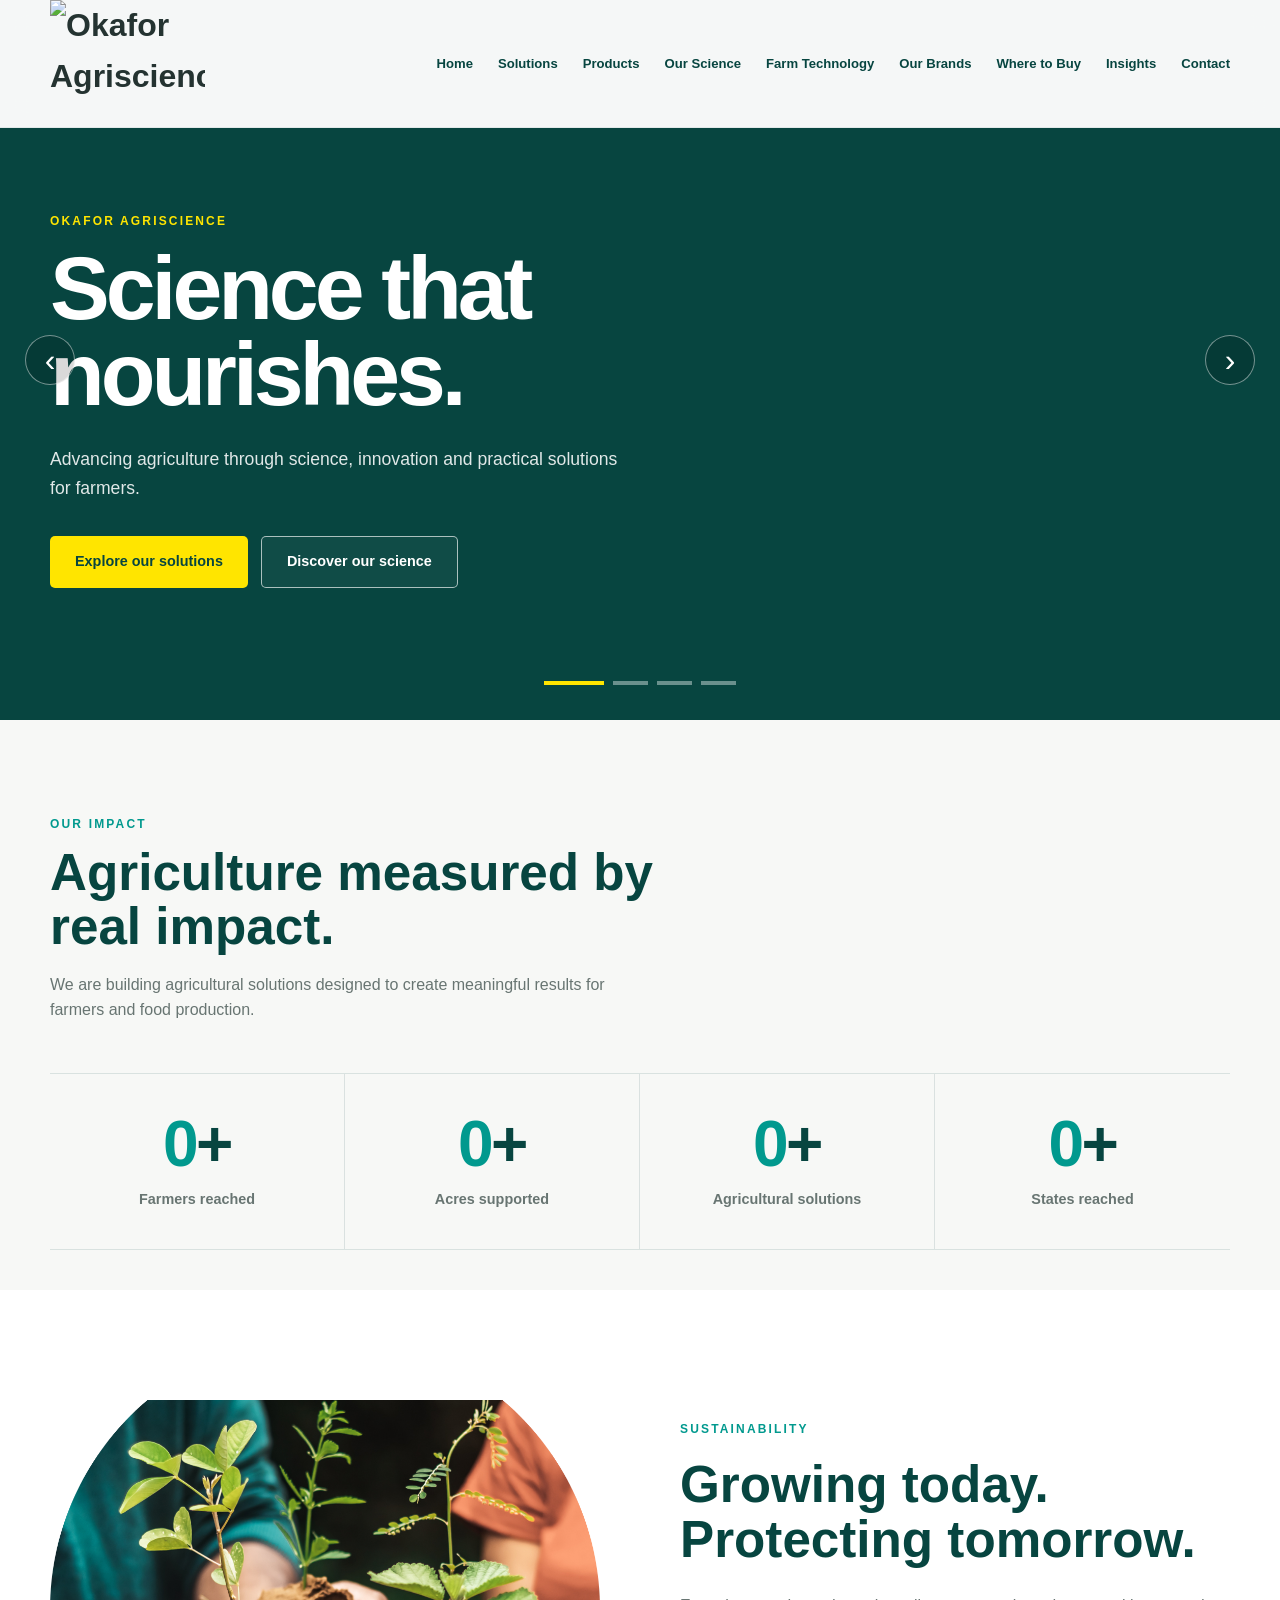
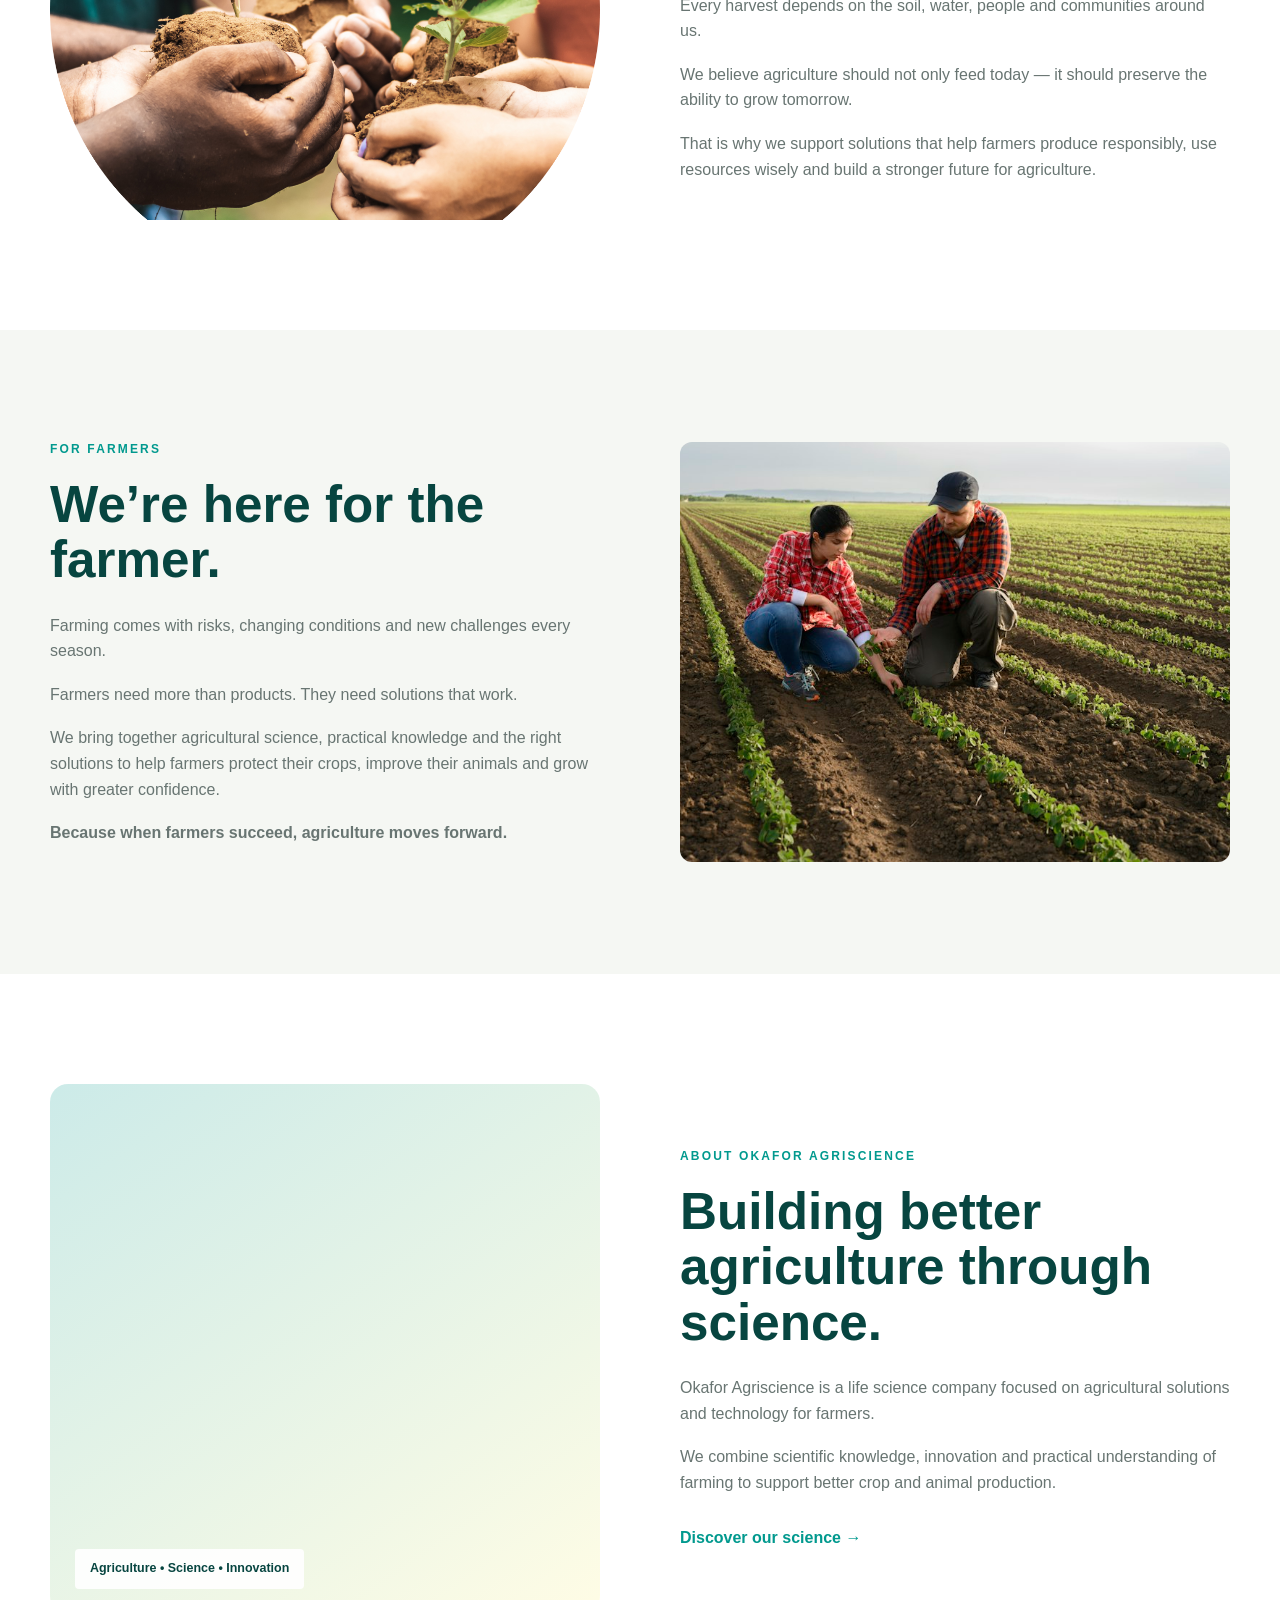
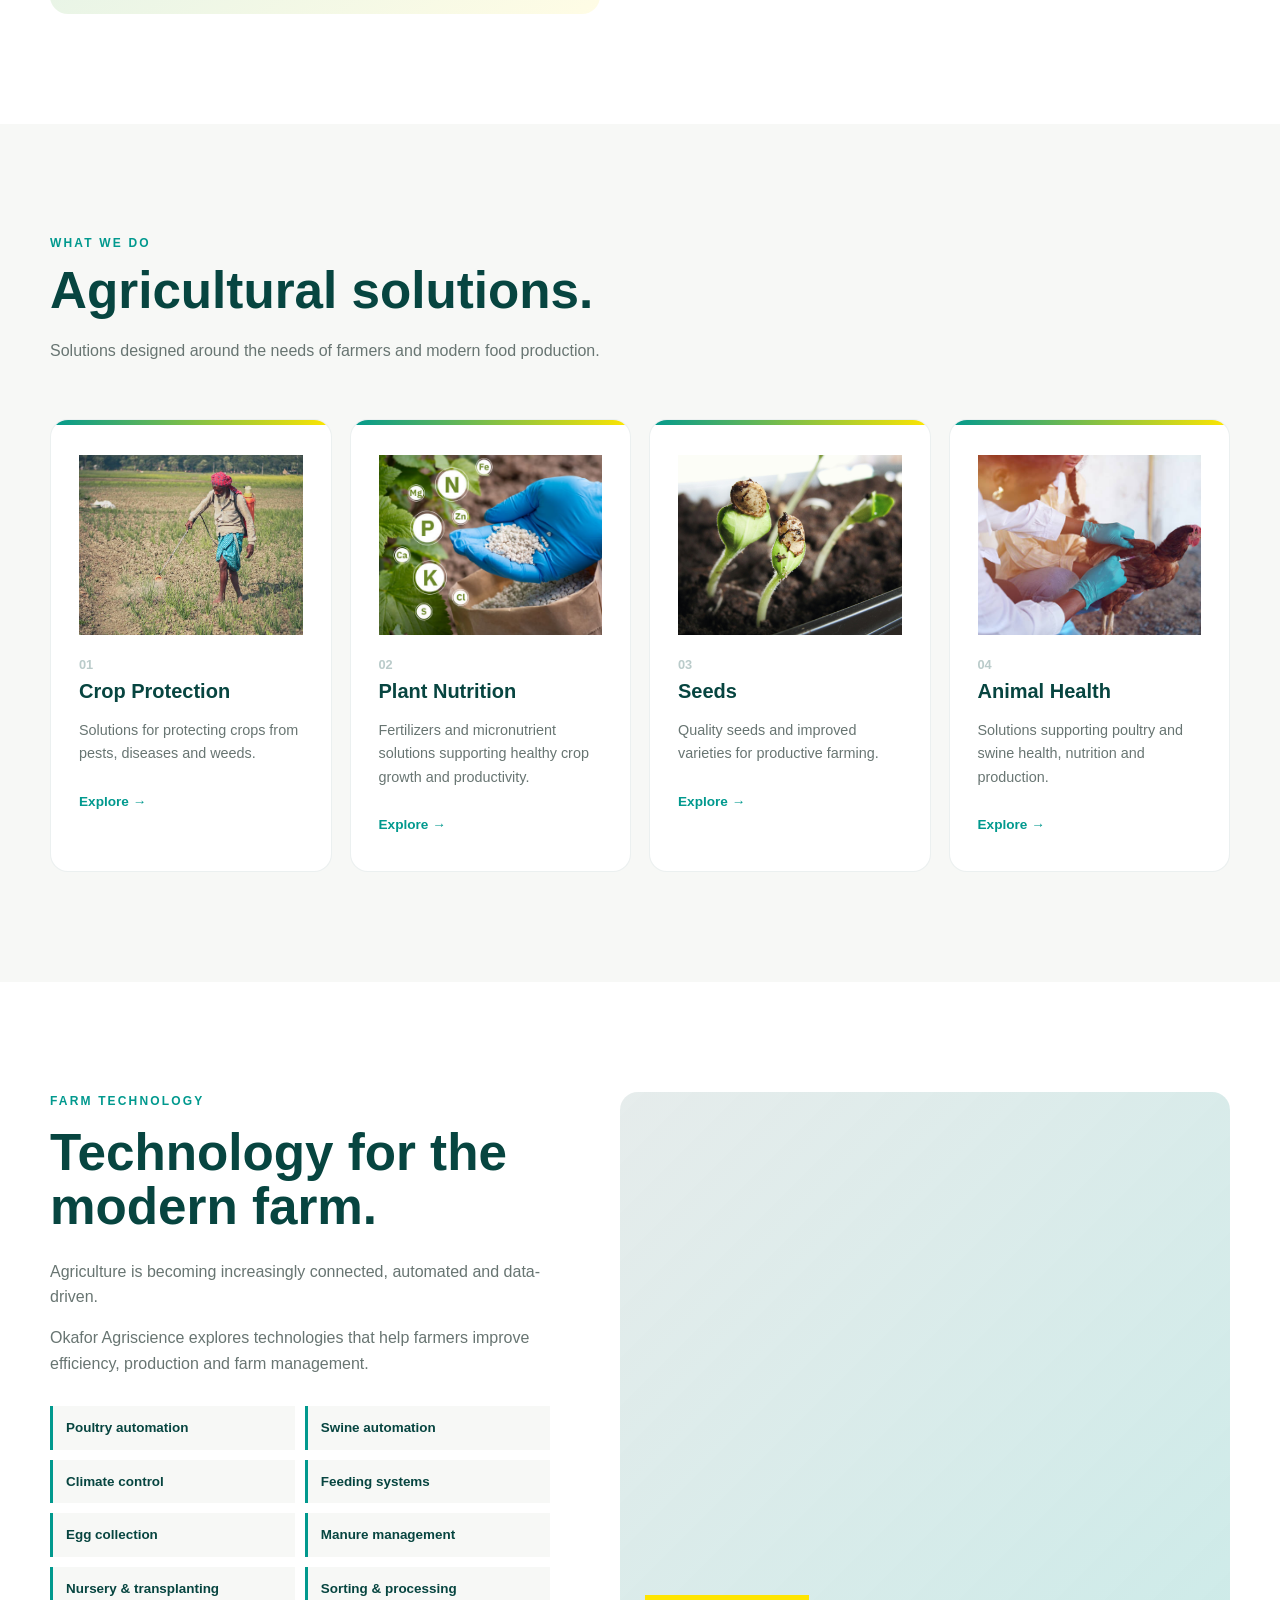
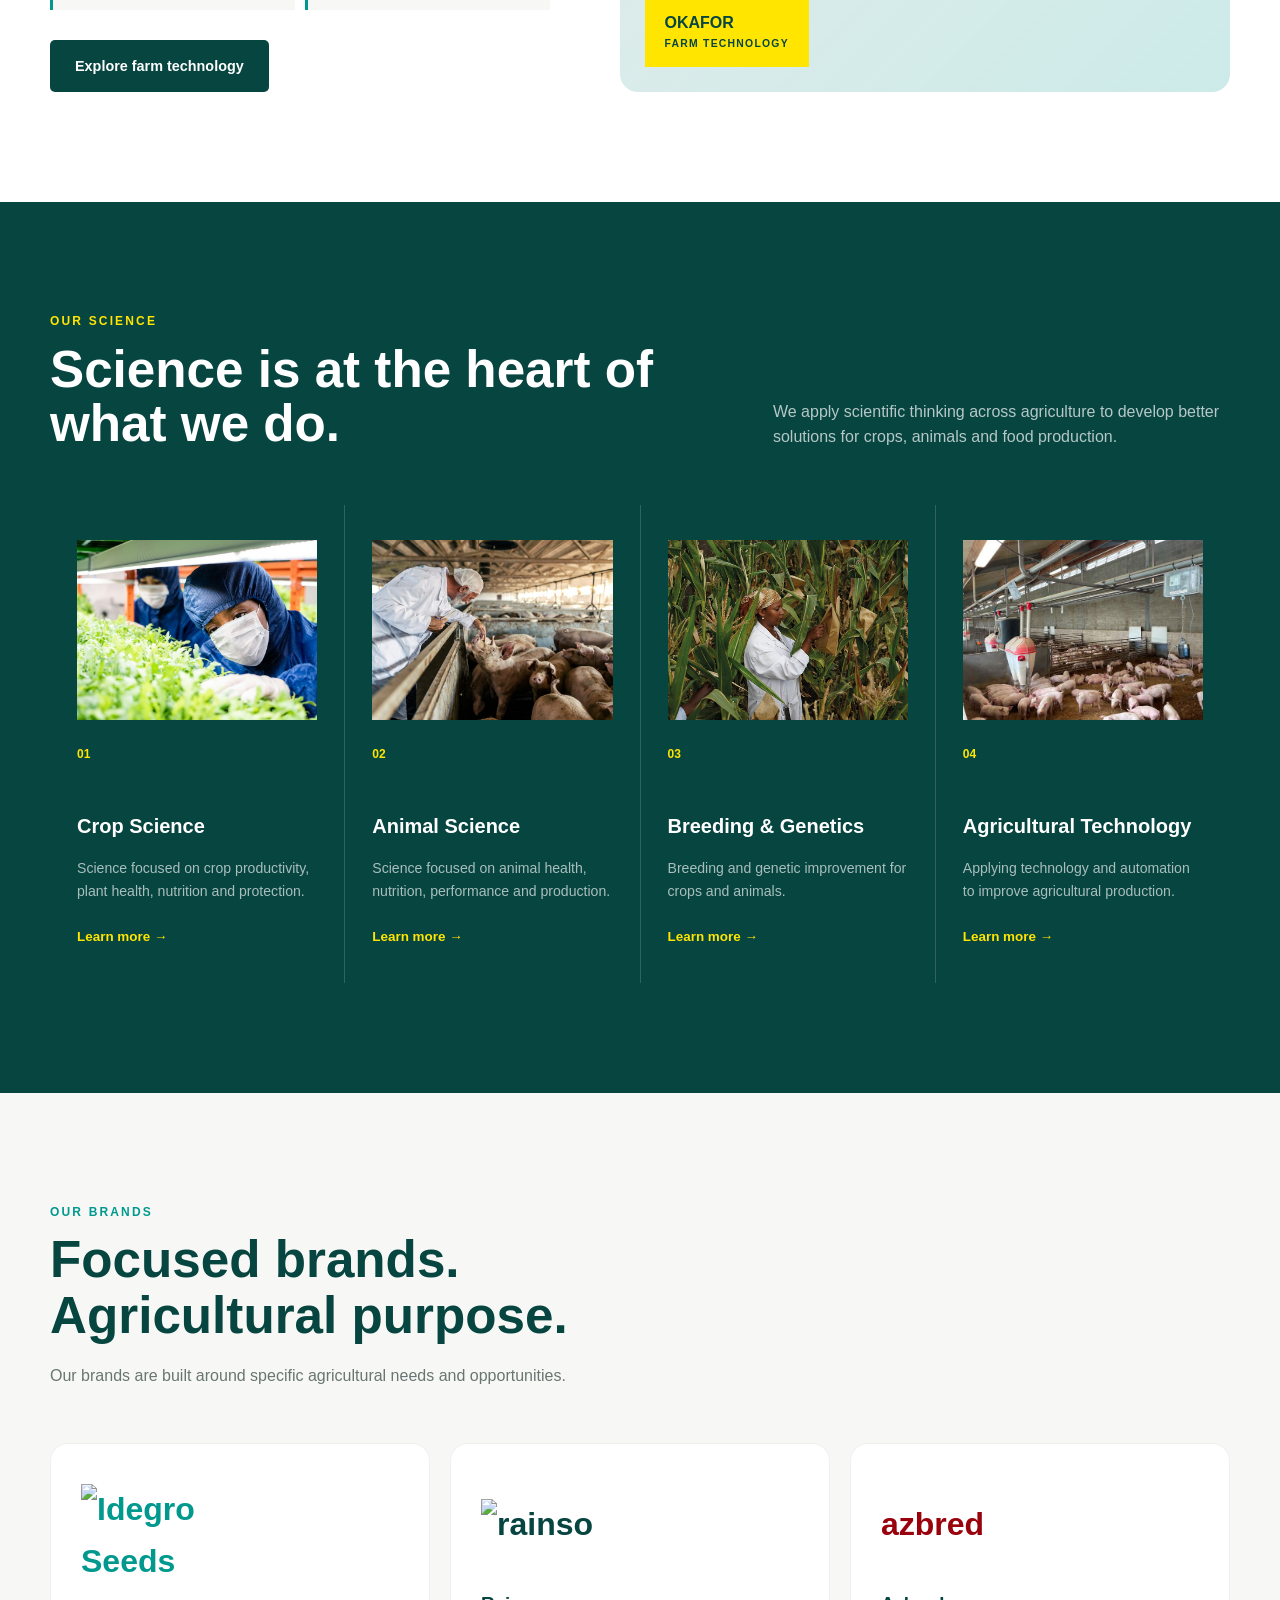
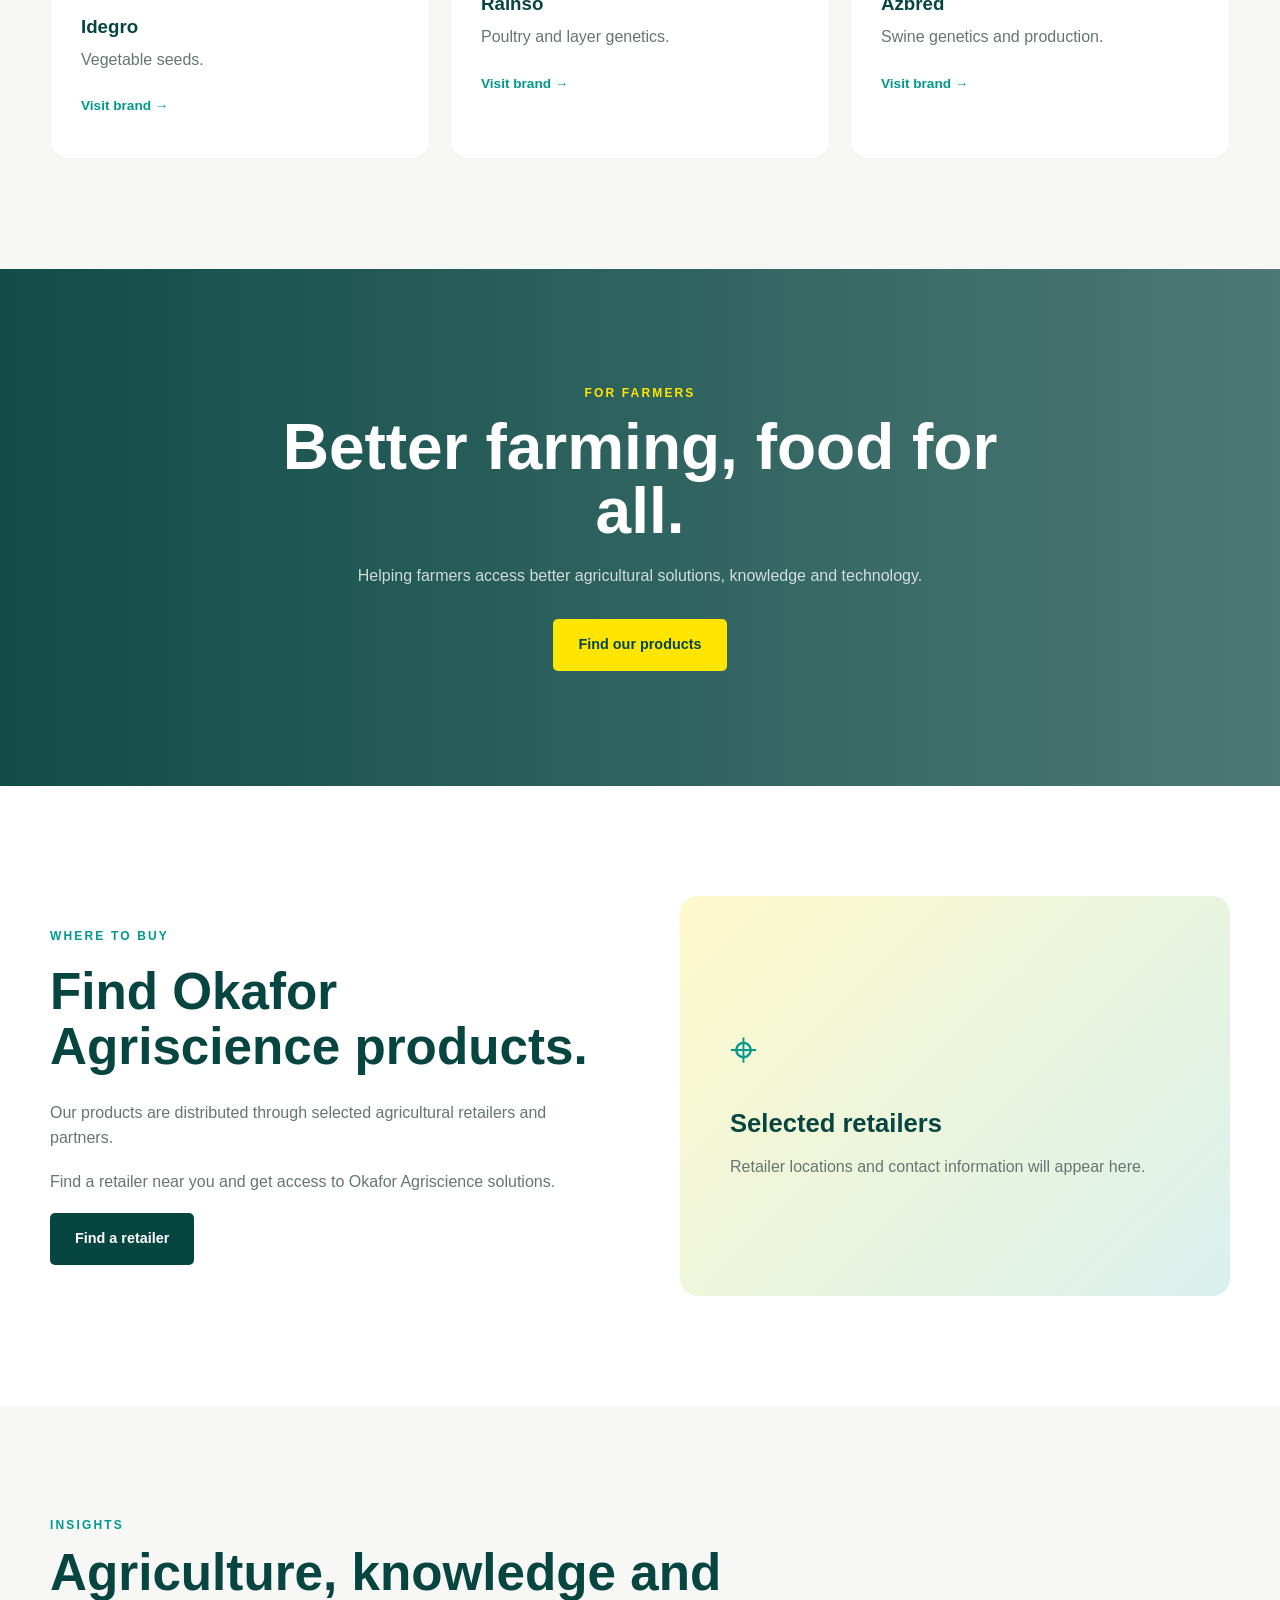
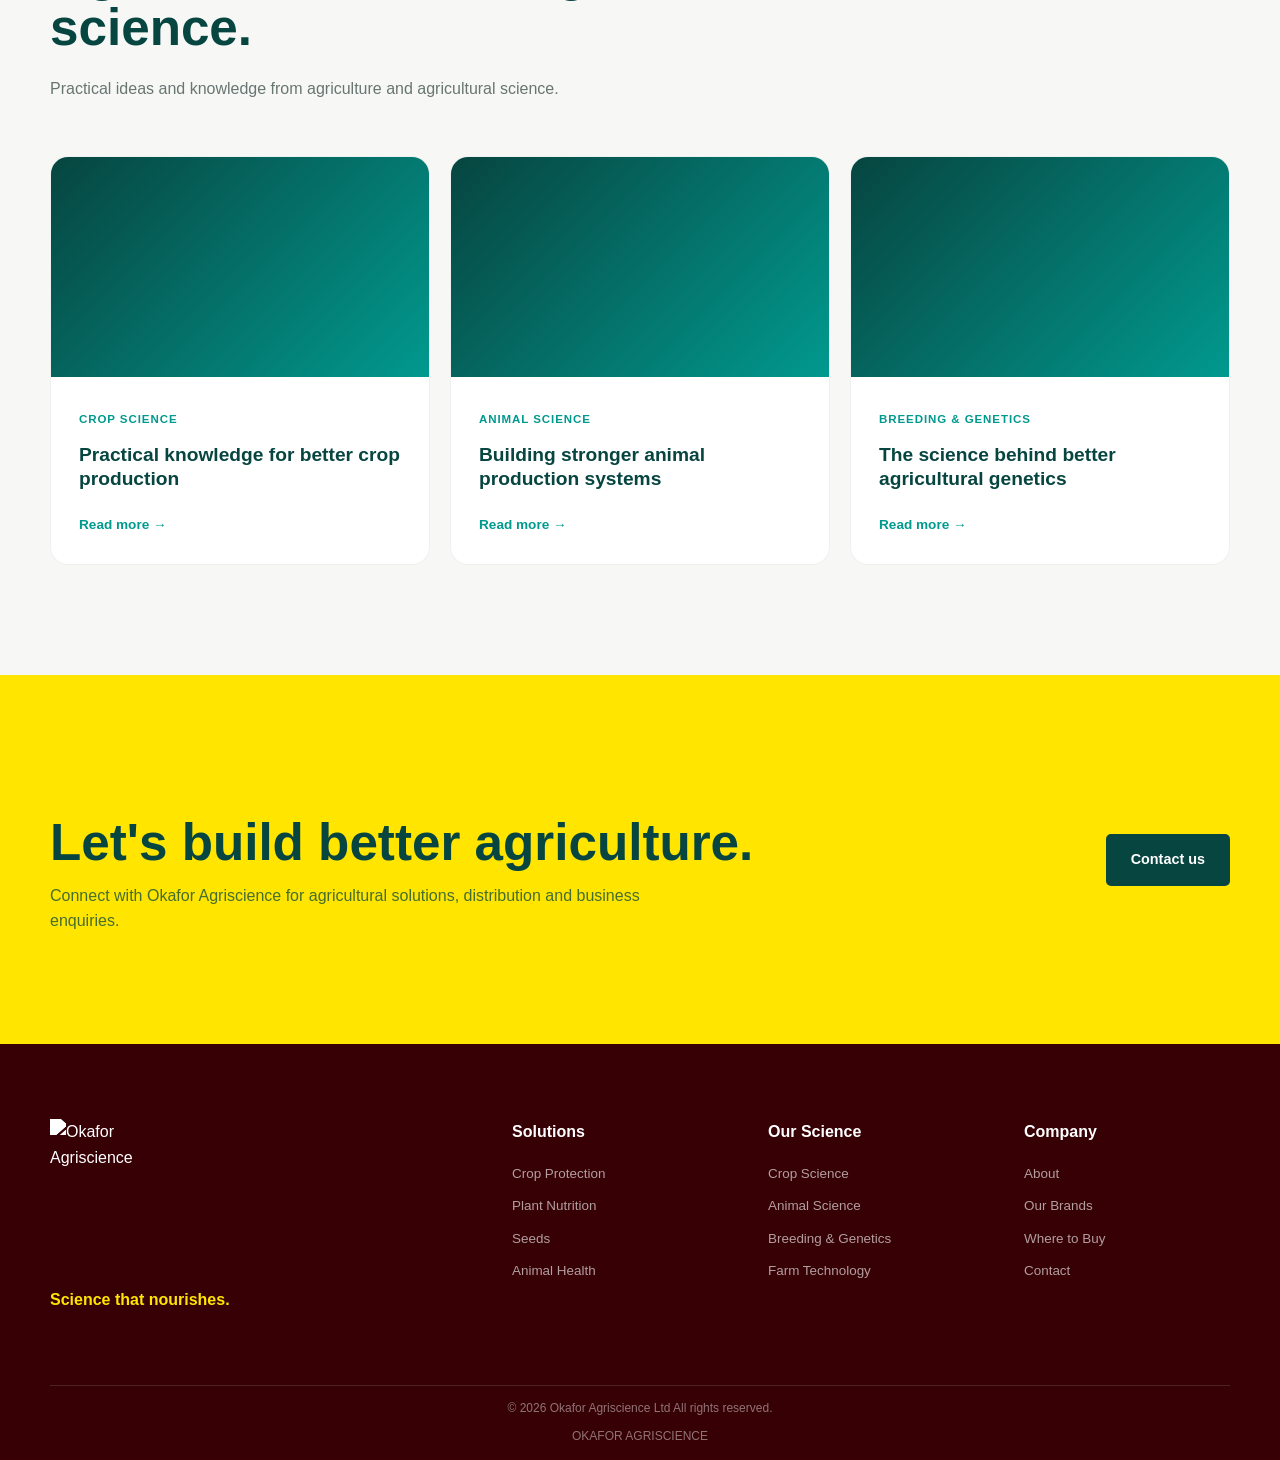
==== commit c965dd61: "Update index.html" ====
--- a/index.html
+++ b/index.html
@@ -928,7 +928,9 @@
     <article class="brand-card">
 
         <div class="brand-logo rainso">
-            rainso
+
+            <img src="rainso-logo.png"
+                 alt="rainso">
         </div>
 
         <h3>
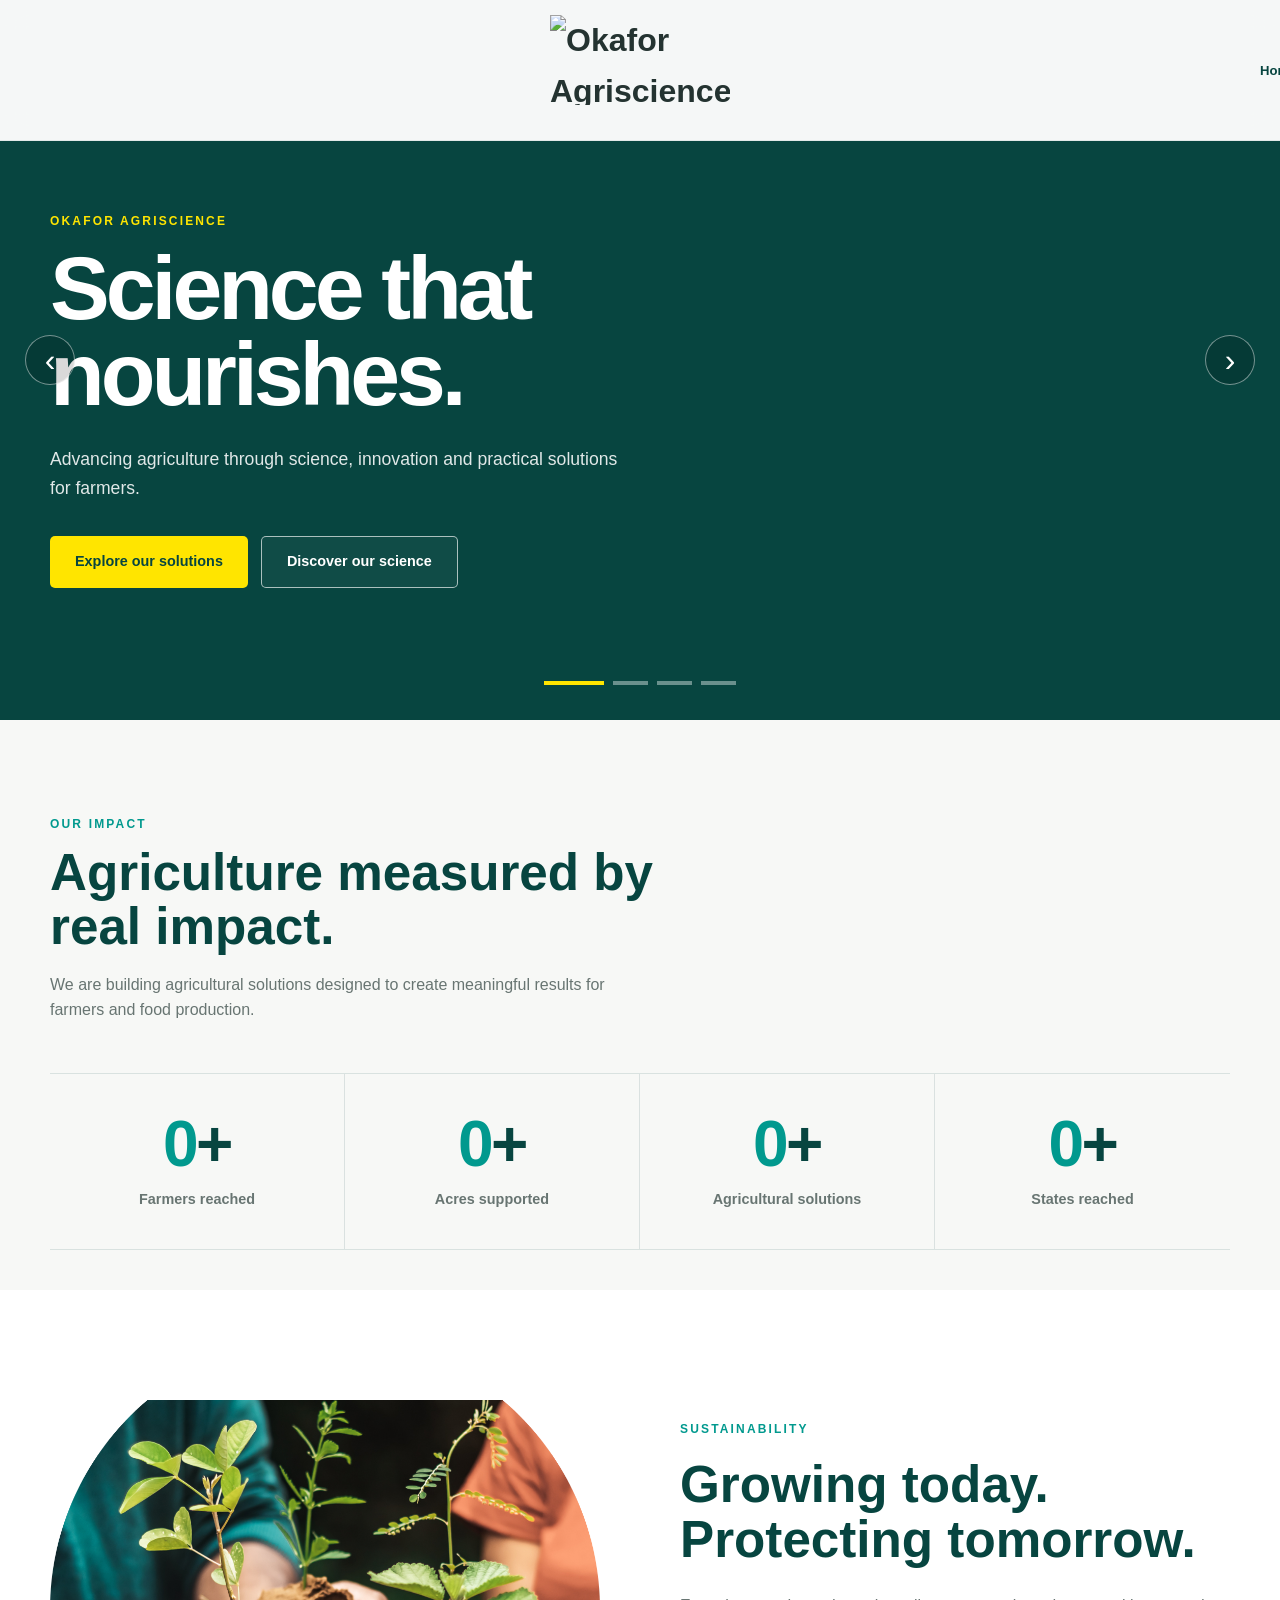
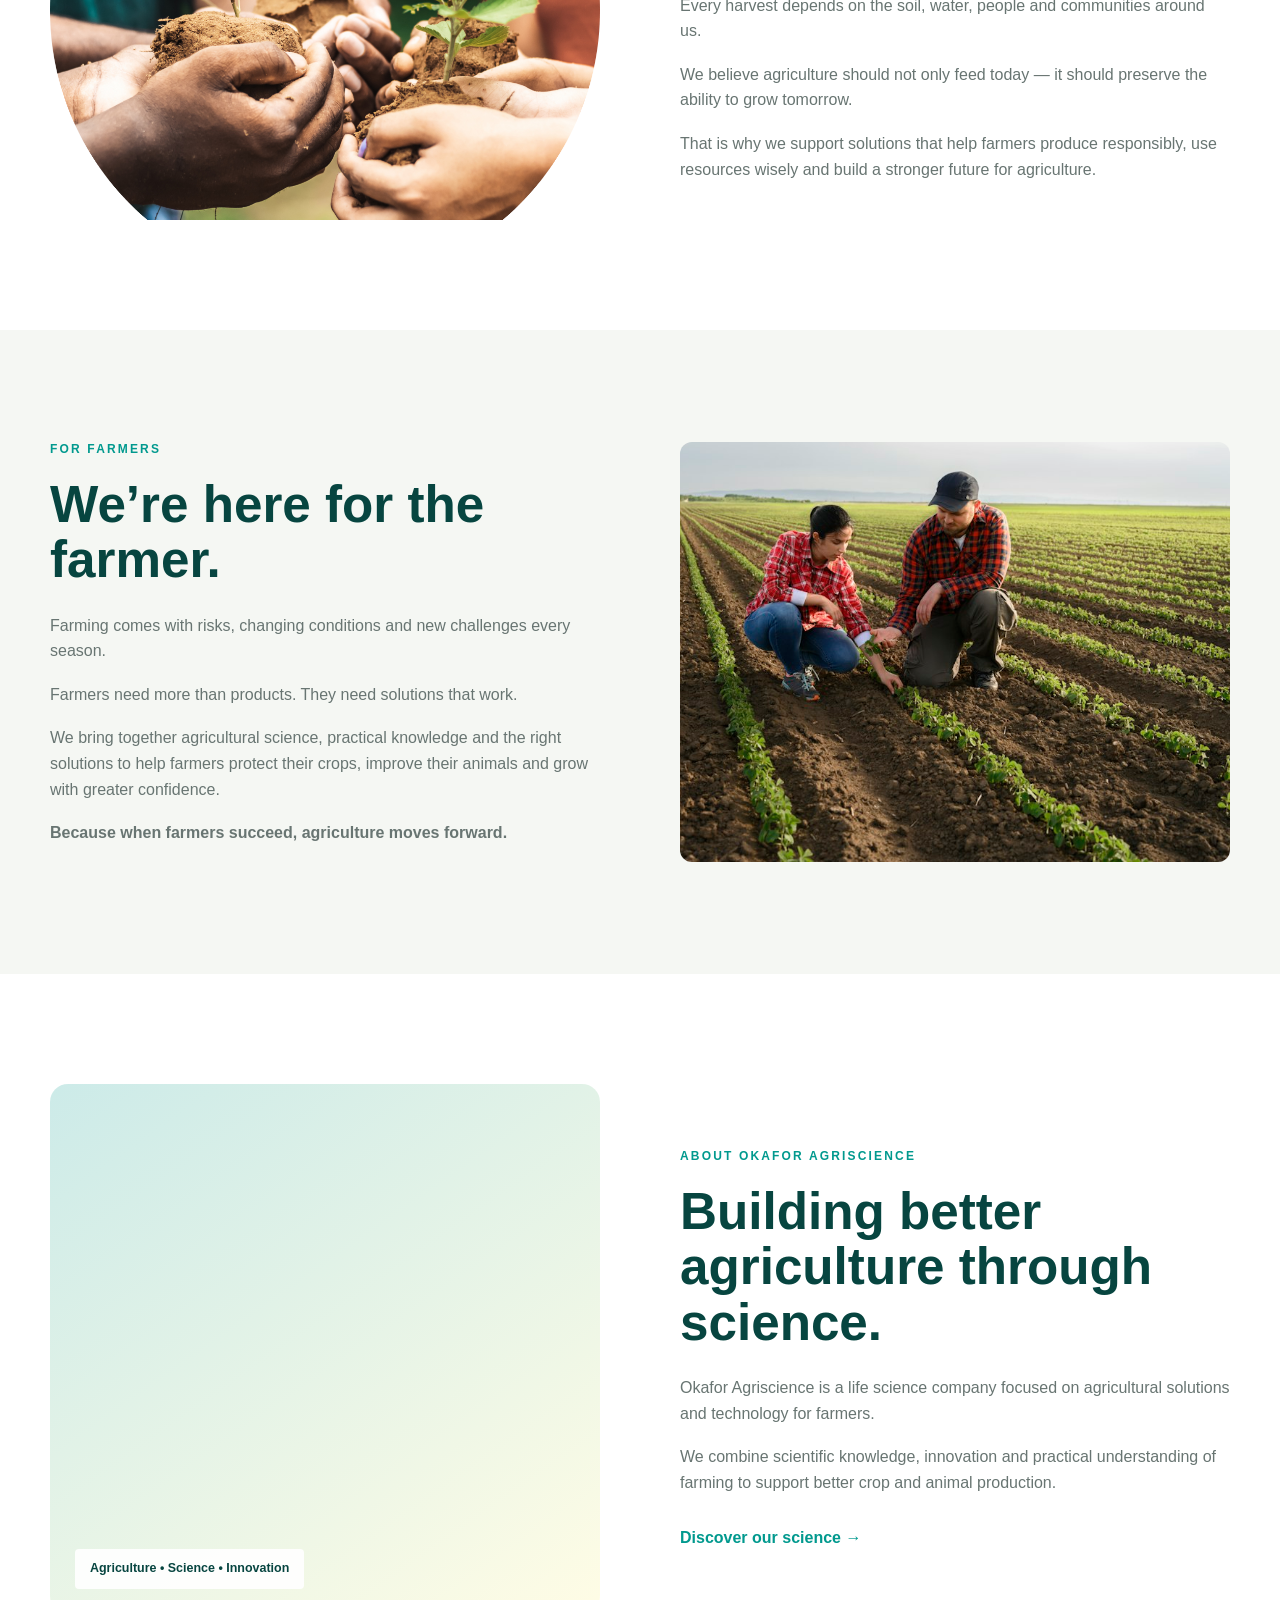
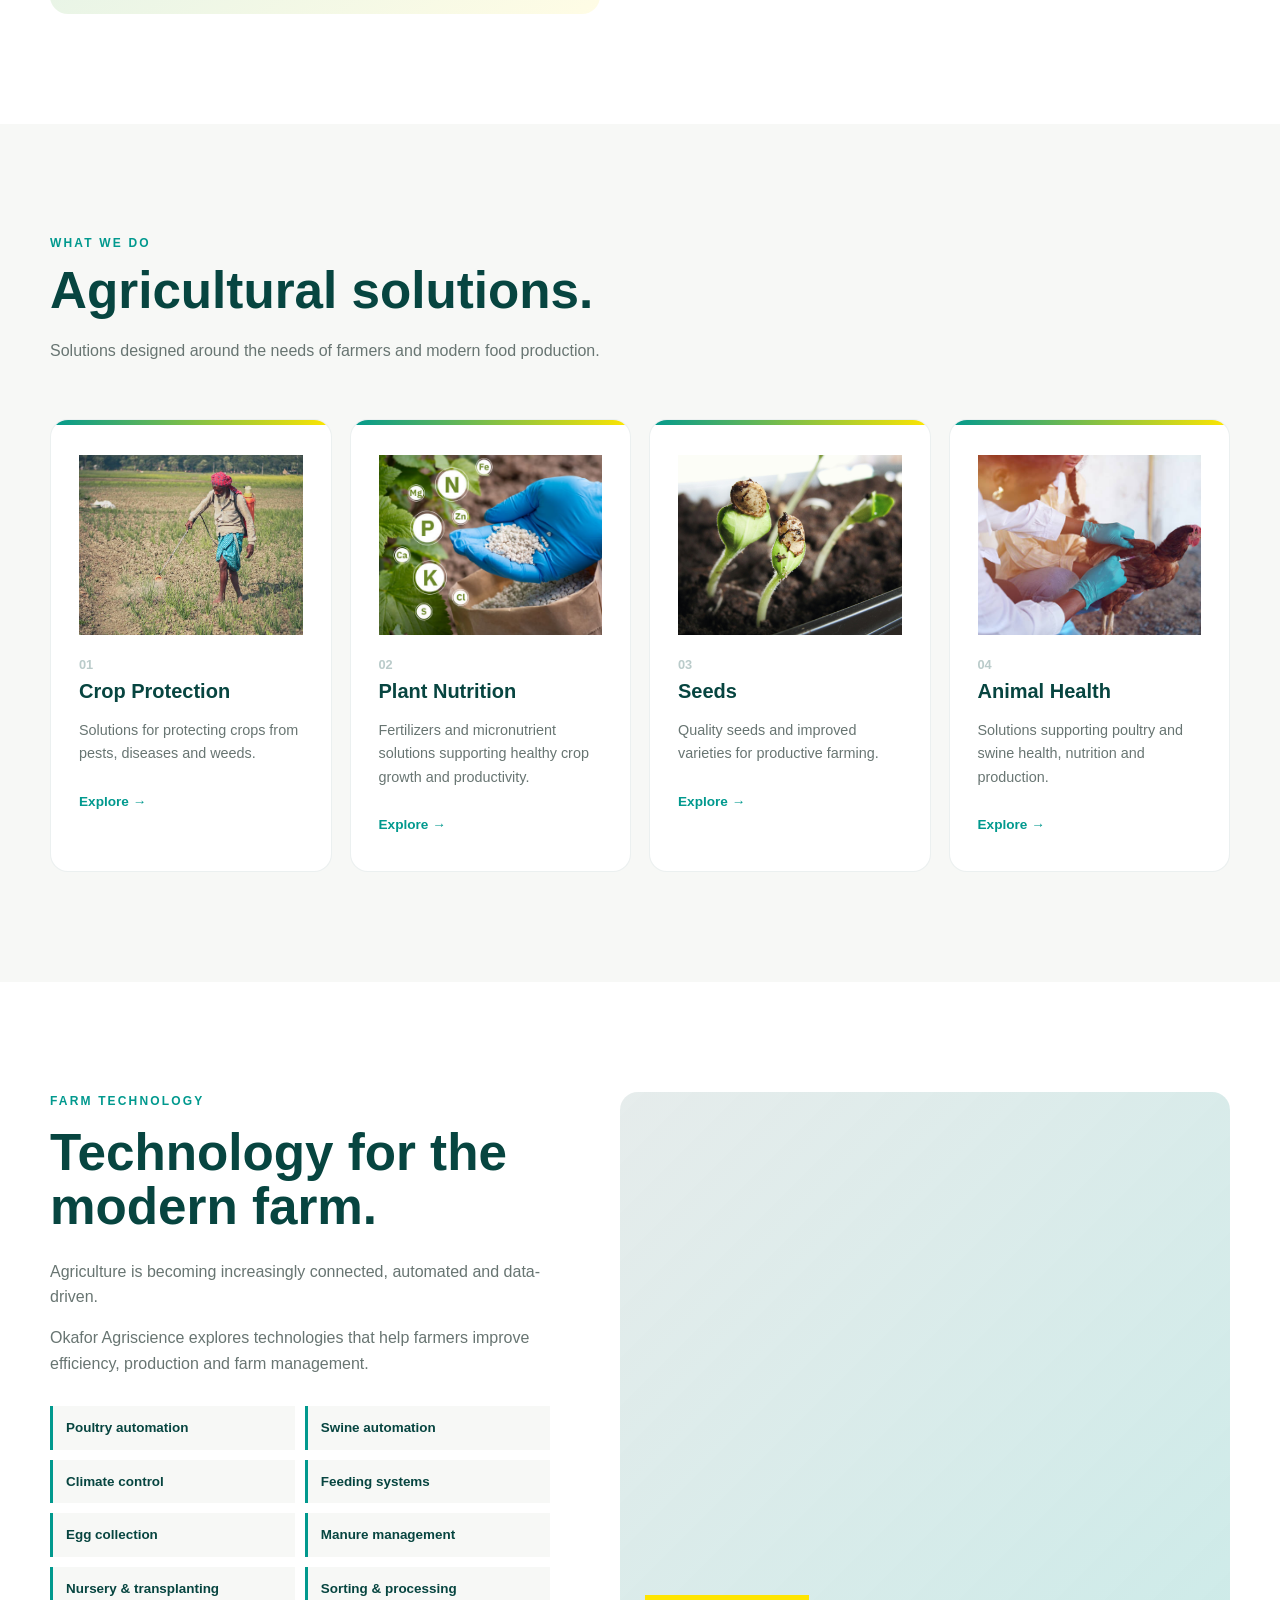
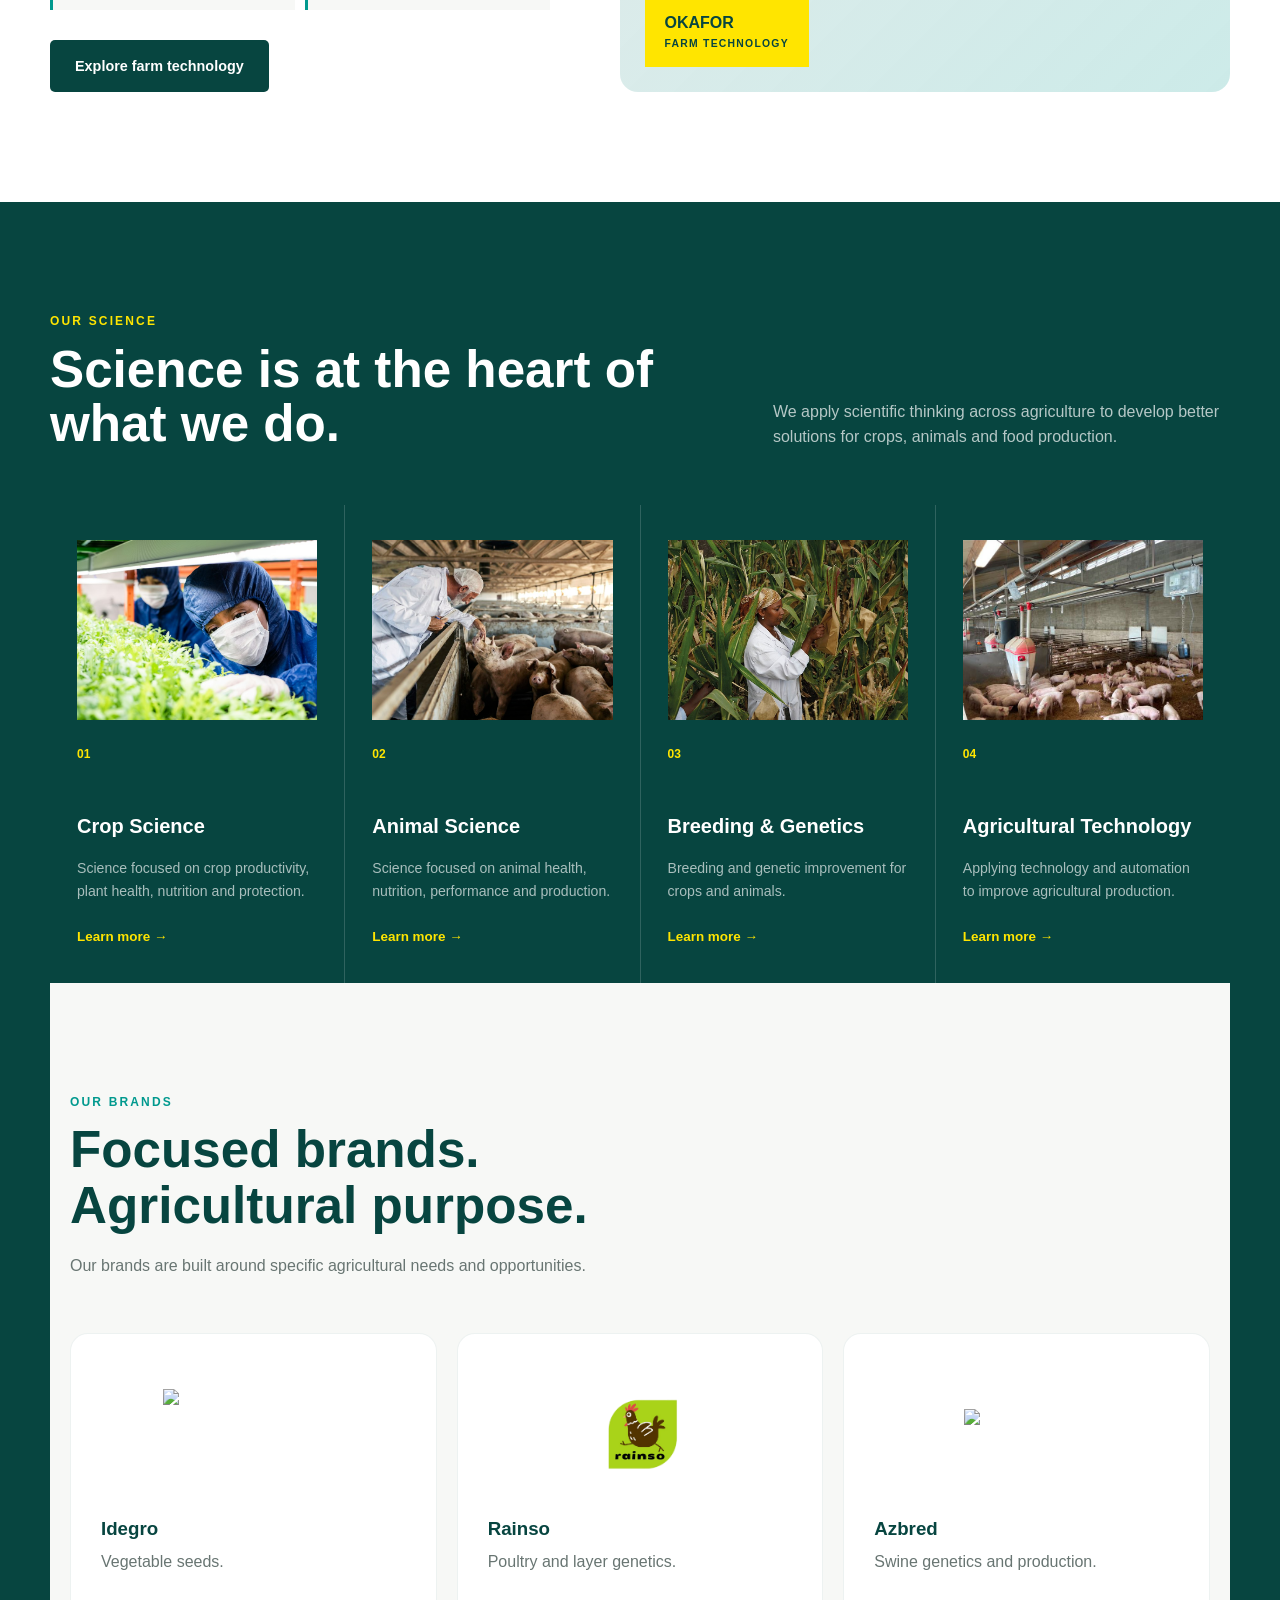
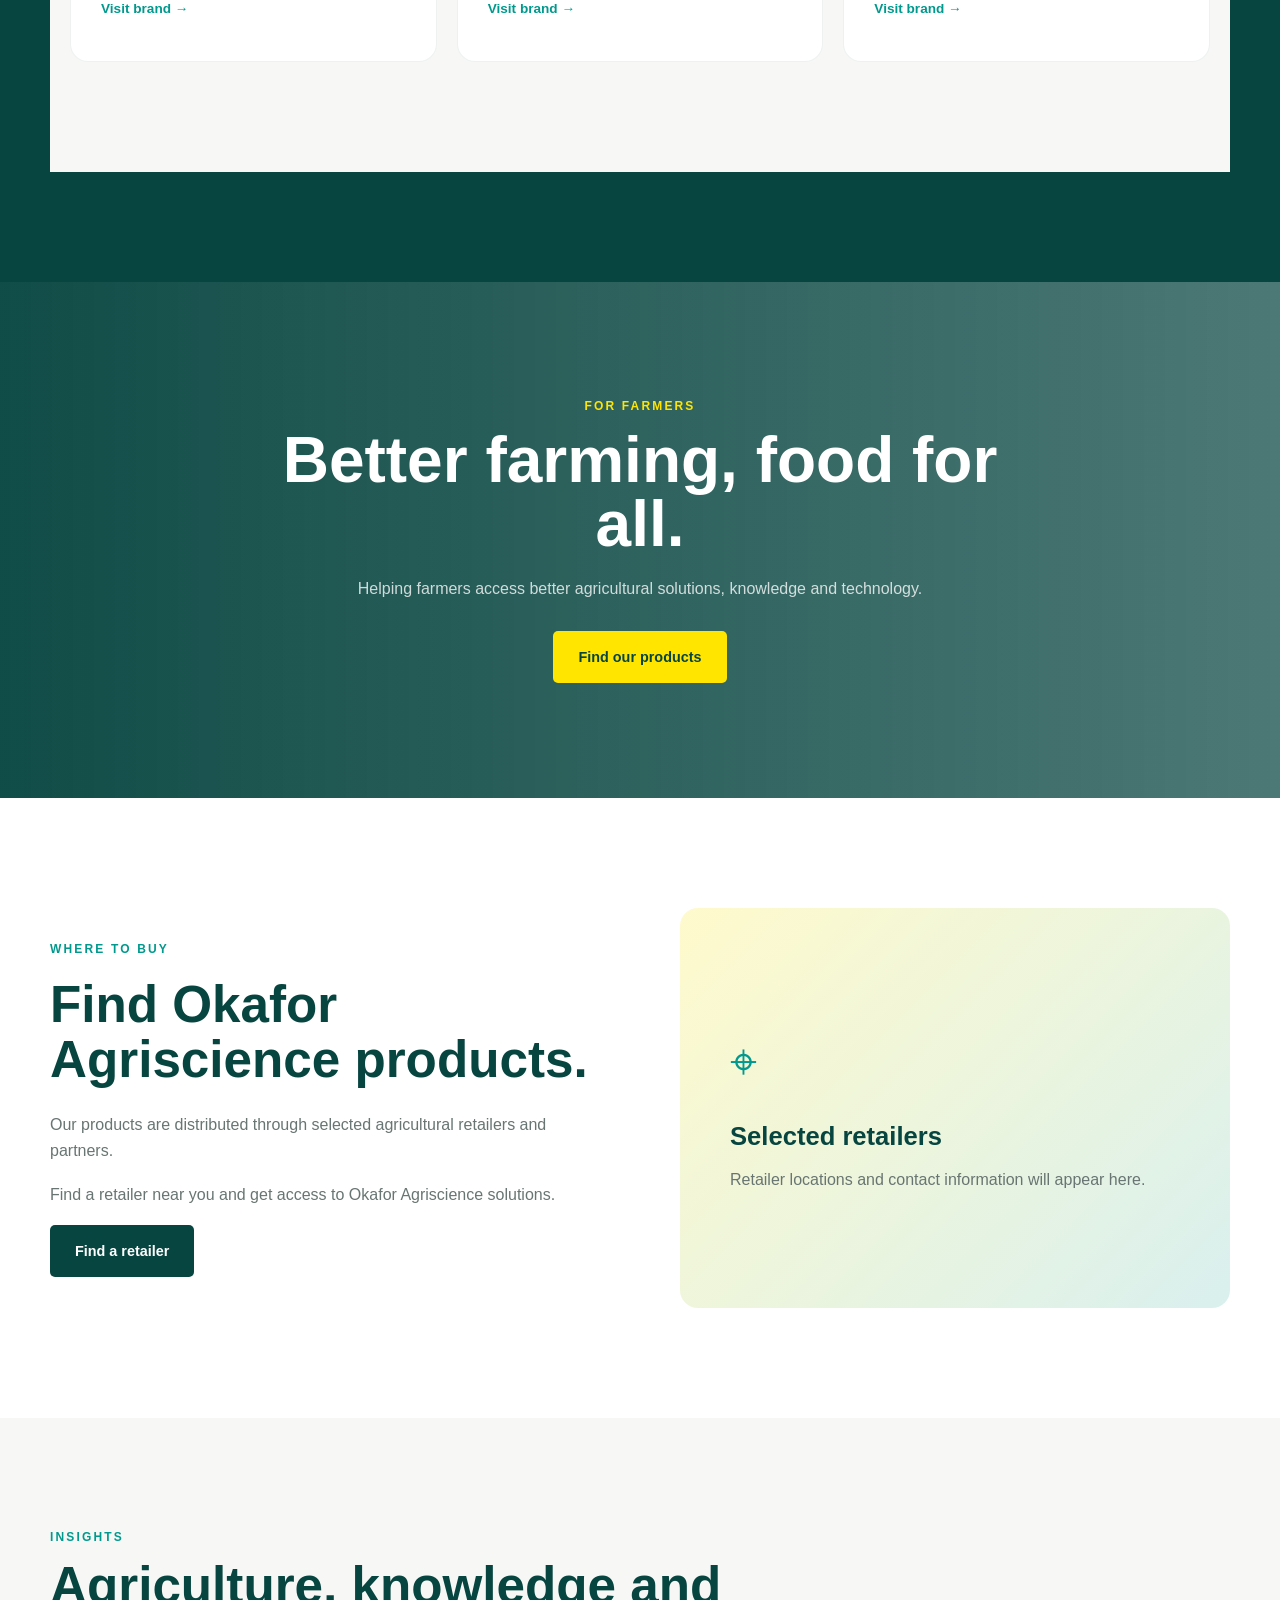
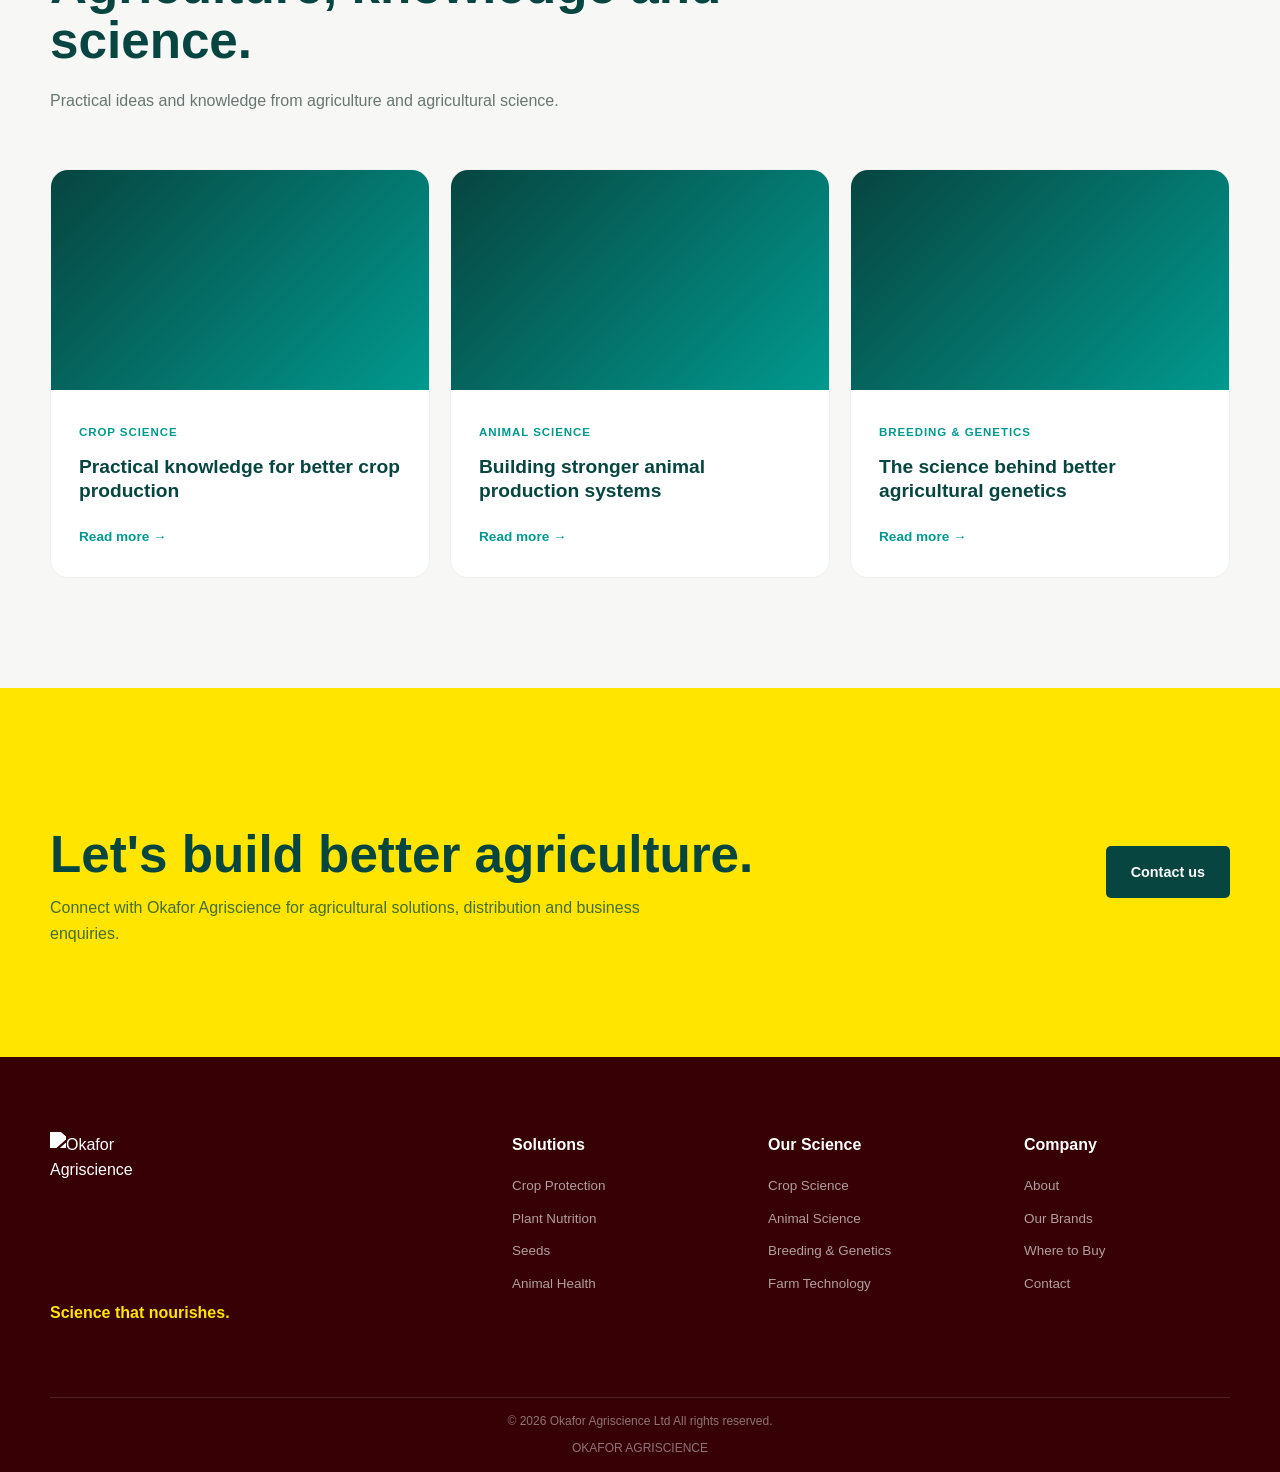
==== commit 456a0aa9: "Update index.html" ====
--- a/index.html
+++ b/index.html
@@ -876,100 +876,120 @@
 
 </div>
 
-</div></section><!-- =========================================================
+<!-- =========================================================
      BRANDS
-========================================================= --><section class="brands section"
-         id="brands"><div class="container"><div class="section-heading">
-
-    <p class="eyebrow dark">
-        OUR BRANDS
-    </p>
-
-    <h2>
-        Focused brands.
-        Agricultural purpose.
-    </h2>
-
-    <p>
-        Our brands are built around specific
-        agricultural needs and opportunities.
-    </p>
-
-</div>
-
-
-<div class="brand-grid">
-
-
-    <article class="brand-card">
-
-        <div class="brand-logo idegro">
-
-            <img src="idegro-logo.png"
-                 alt="Idegro Seeds">
-
-        </div>
-
-        <h3>
-            Idegro
-        </h3>
-
-        <p>
-            Vegetable seeds.
-        </p>
-
-        <a href="idegro.html">
-            Visit brand →
-        </a>
-
-    </article>
-
-
-    <article class="brand-card">
-
-        <div class="brand-logo rainso">
-
-            <img src="rainso-logo.png"
-                 alt="rainso">
-        </div>
-
-        <h3>
-            Rainso
-        </h3>
-
-        <p>
-            Poultry and layer genetics.
-        </p>
-
-        <a href="brands.html#rainso">
-            Visit brand →
-        </a>
-
-    </article>
-
-
-    <article class="brand-card">
-
-        <div class="brand-logo azbred">
-            azbred
-        </div>
-
-        <h3>
-            Azbred
-        </h3>
-
-        <p>
-            Swine genetics and production.
-        </p>
-
-        <a href="brands.html#azbred">
-            Visit brand →
-        </a>
-
-    </article>
-
-
-</div>
+========================================================= -->
+
+<section class="brands section"
+         id="brands">
+
+    <div class="container">
+
+        <div class="section-heading">
+
+            <p class="eyebrow dark">
+                OUR BRANDS
+            </p>
+
+            <h2>
+                Focused brands.
+                Agricultural purpose.
+            </h2>
+
+            <p>
+                Our brands are built around specific
+                agricultural needs and opportunities.
+            </p>
+
+        </div>
+
+
+        <div class="brand-grid">
+
+
+            <!-- IDEGRO -->
+
+            <article class="brand-card">
+
+                <div class="brand-logo">
+
+                    <img src="idegro-logo.png"
+                         alt="Idegro Seeds">
+
+                </div>
+
+                <h3>
+                    Idegro
+                </h3>
+
+                <p>
+                    Vegetable seeds.
+                </p>
+
+                <a href="idegro.html">
+                    Visit brand →
+                </a>
+
+            </article>
+
+
+            <!-- RAINSO -->
+
+            <article class="brand-card">
+
+                <div class="brand-logo">
+
+                    <img src="rainso-logo.png"
+                         alt="Rainso">
+
+                </div>
+
+                <h3>
+                    Rainso
+                </h3>
+
+                <p>
+                    Poultry and layer genetics.
+                </p>
+
+                <a href="brands.html#rainso">
+                    Visit brand →
+                </a>
+
+            </article>
+
+
+            <!-- AZBRED -->
+
+            <article class="brand-card">
+
+                <div class="brand-logo">
+
+                    <img src="azbred-logo.png"
+                         alt="Azbred">
+
+                </div>
+
+                <h3>
+                    Azbred
+                </h3>
+
+                <p>
+                    Swine genetics and production.
+                </p>
+
+                <a href="brands.html#azbred">
+                    Visit brand →
+                </a>
+
+            </article>
+
+
+        </div>
+
+    </div>
+
+</section>
 
 </div></section><!-- =========================================================
      FARMERS CTA
--- a/style.css
+++ b/style.css
@@ -913,11 +913,6 @@
 .idegro {
     color: var(--teal);
 }
-.idegro img {
-    width: 150px;
-    height: auto;
-    display: block;
-    object-fit: contain;
    }
 .rainso {
     color: var(--dark-teal);
@@ -1563,3 +1558,29 @@
     }
 
 }
+/* =========================================================
+   OUR BRANDS LOGO ALIGNMENT
+========================================================= */
+
+.brand-logo {
+    width: 100%;
+    height: 120px;
+
+    display: flex;
+    align-items: center;
+    justify-content: center;
+
+    margin-bottom: 20px;
+}
+
+.brand-logo img {
+    display: block;
+
+    max-width: 180px;
+    max-height: 90px;
+
+    width: auto;
+    height: auto;
+
+    object-fit: contain;
+}
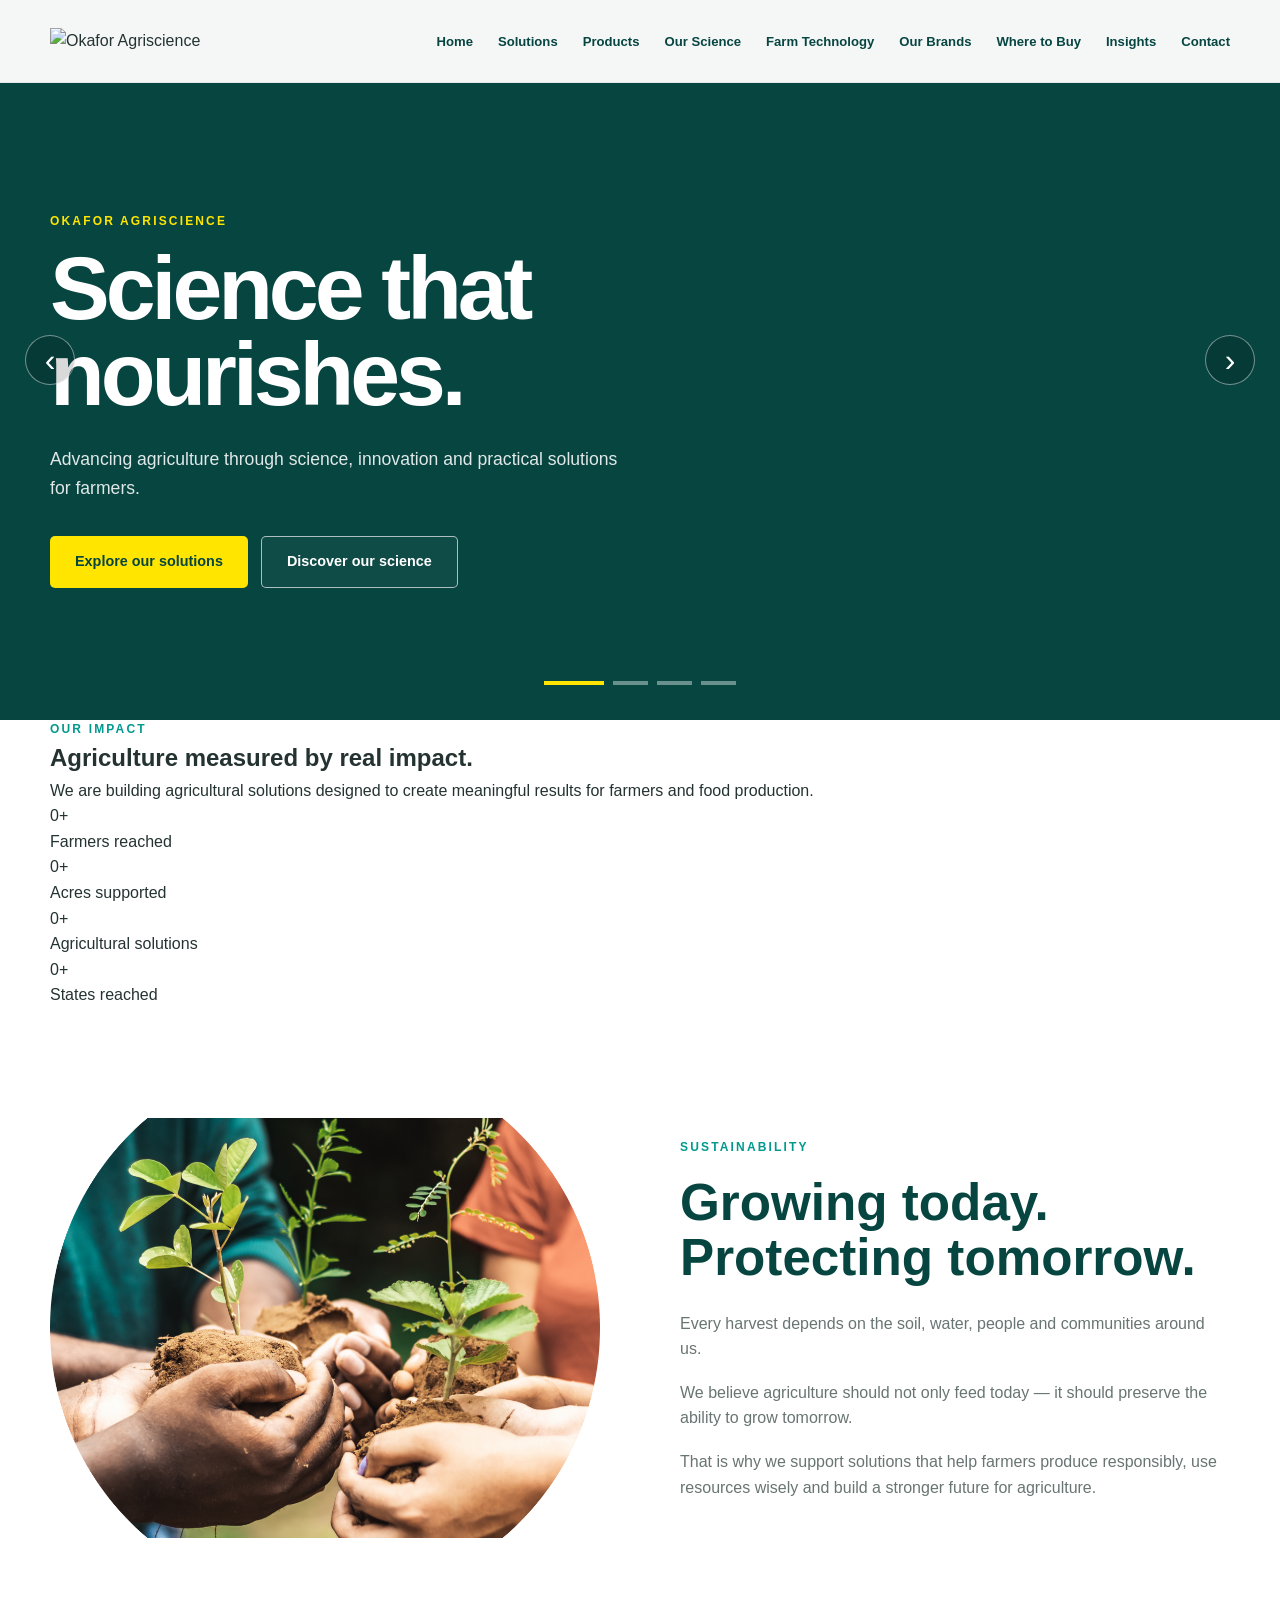
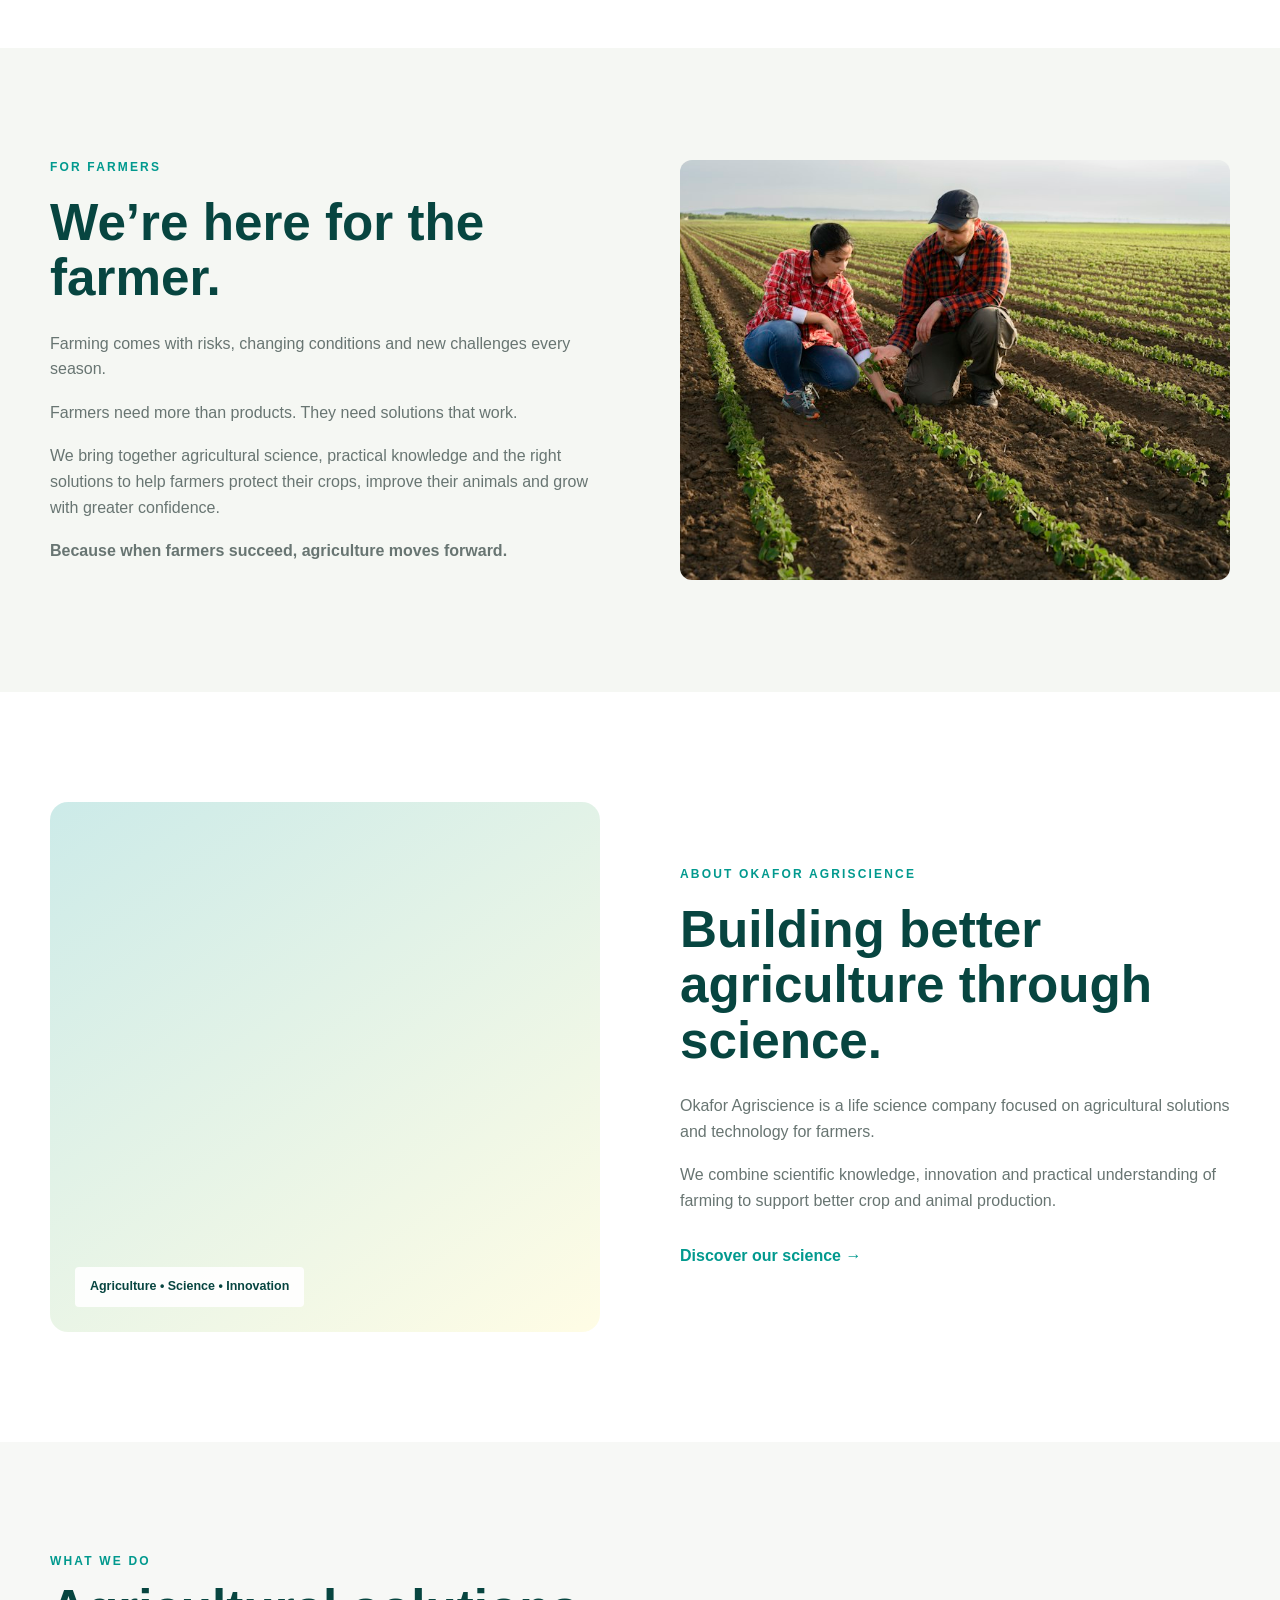
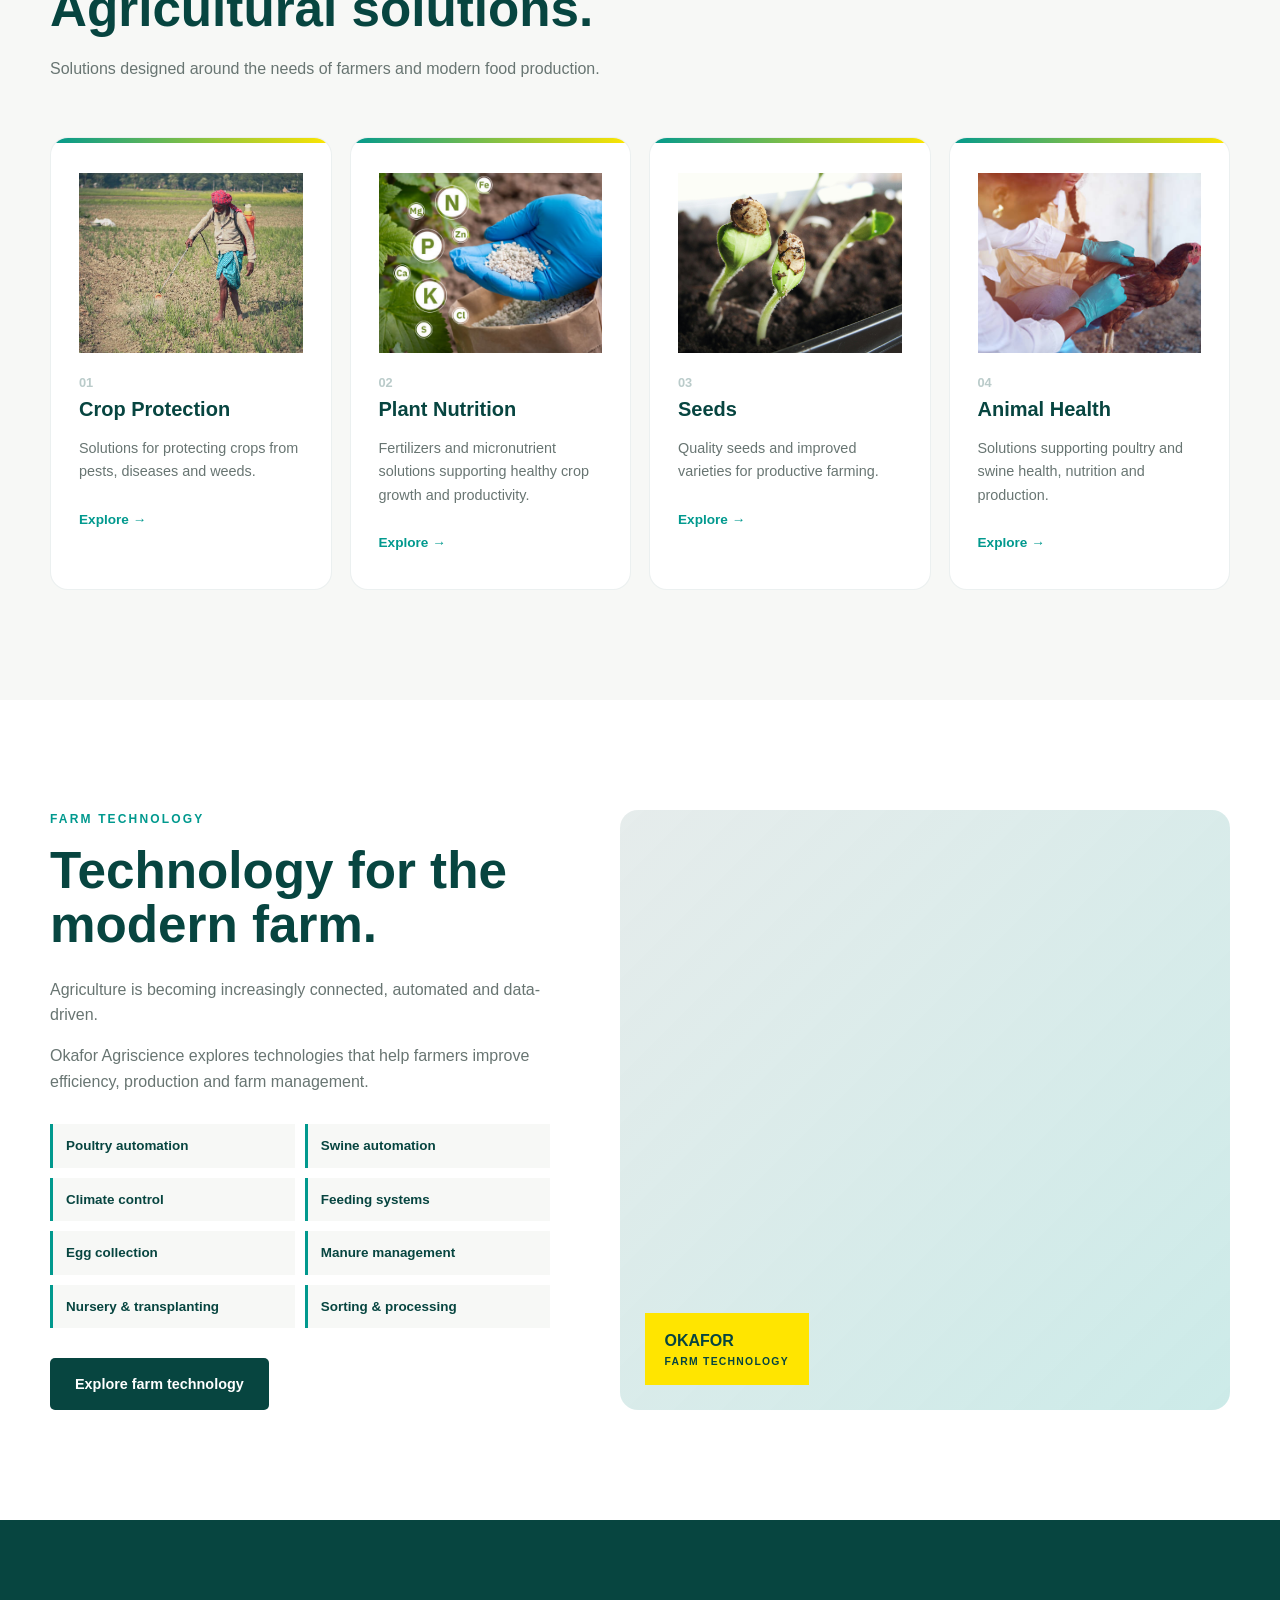
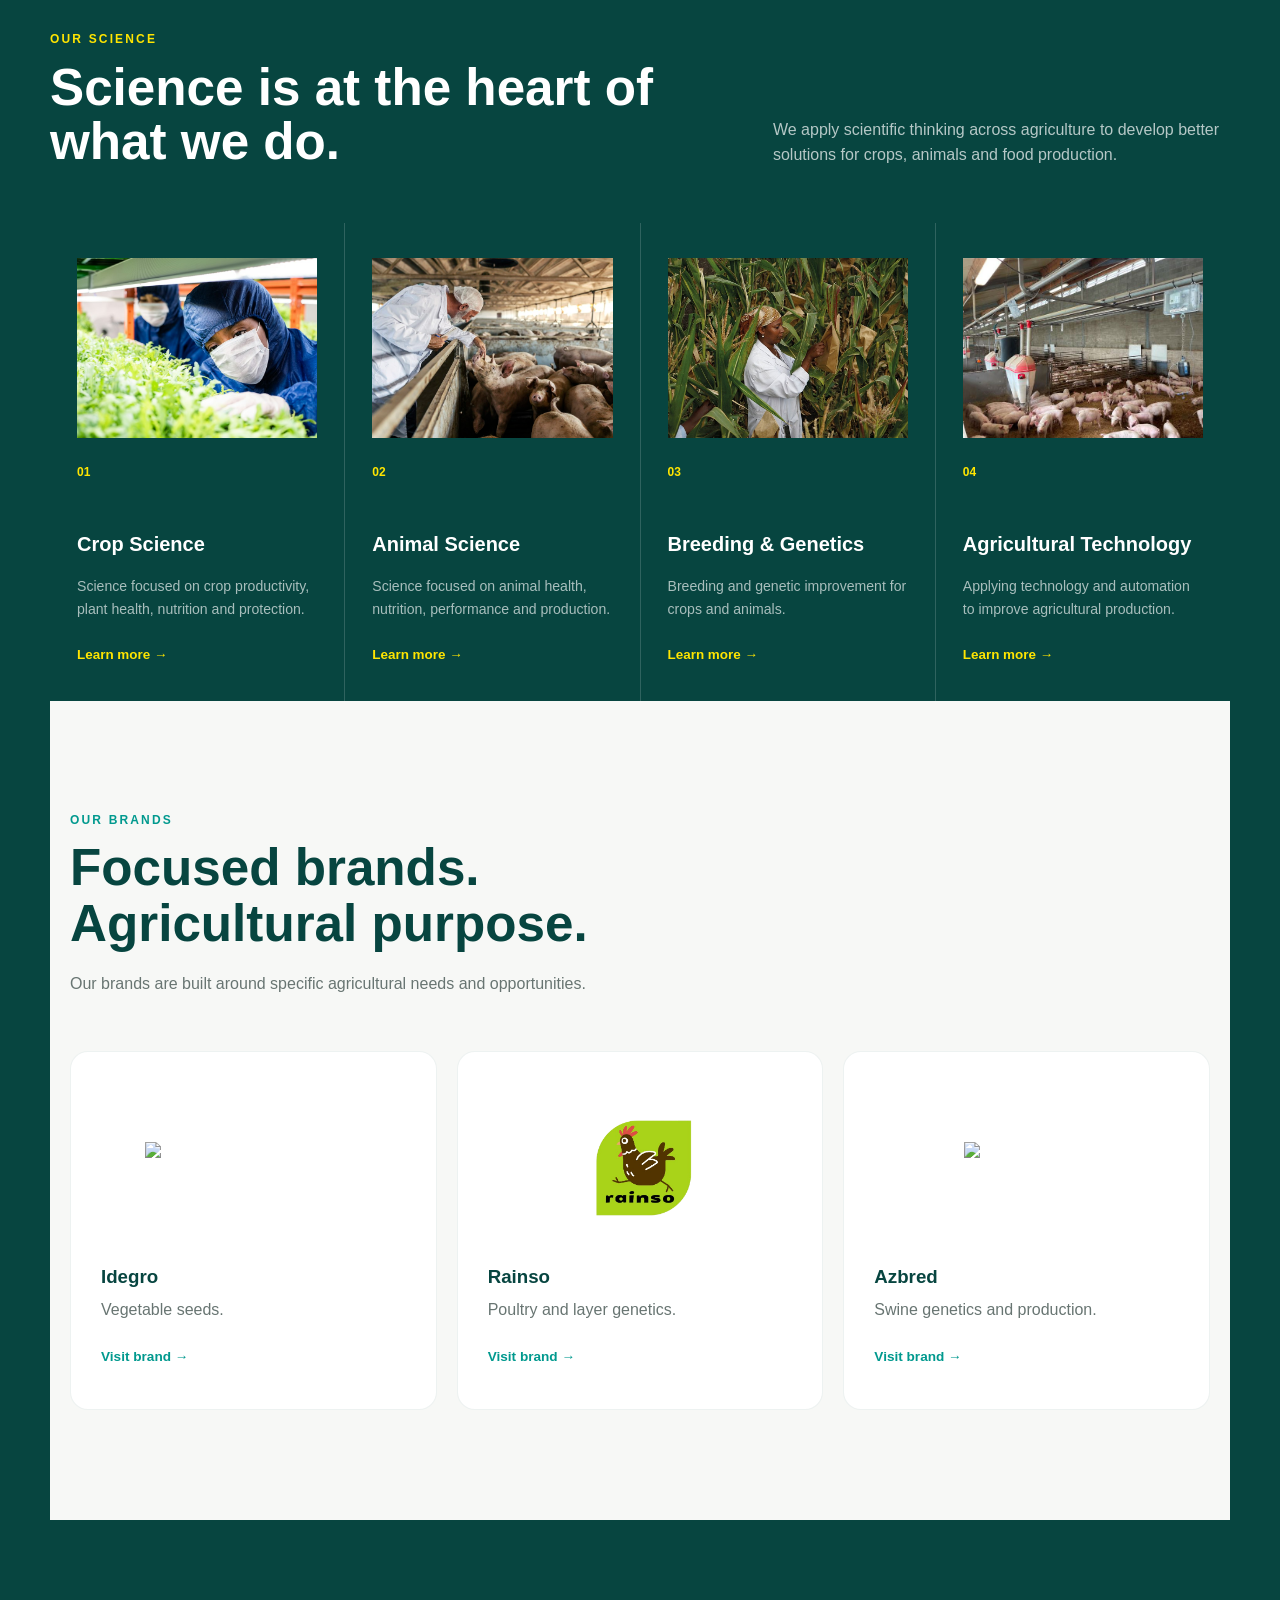
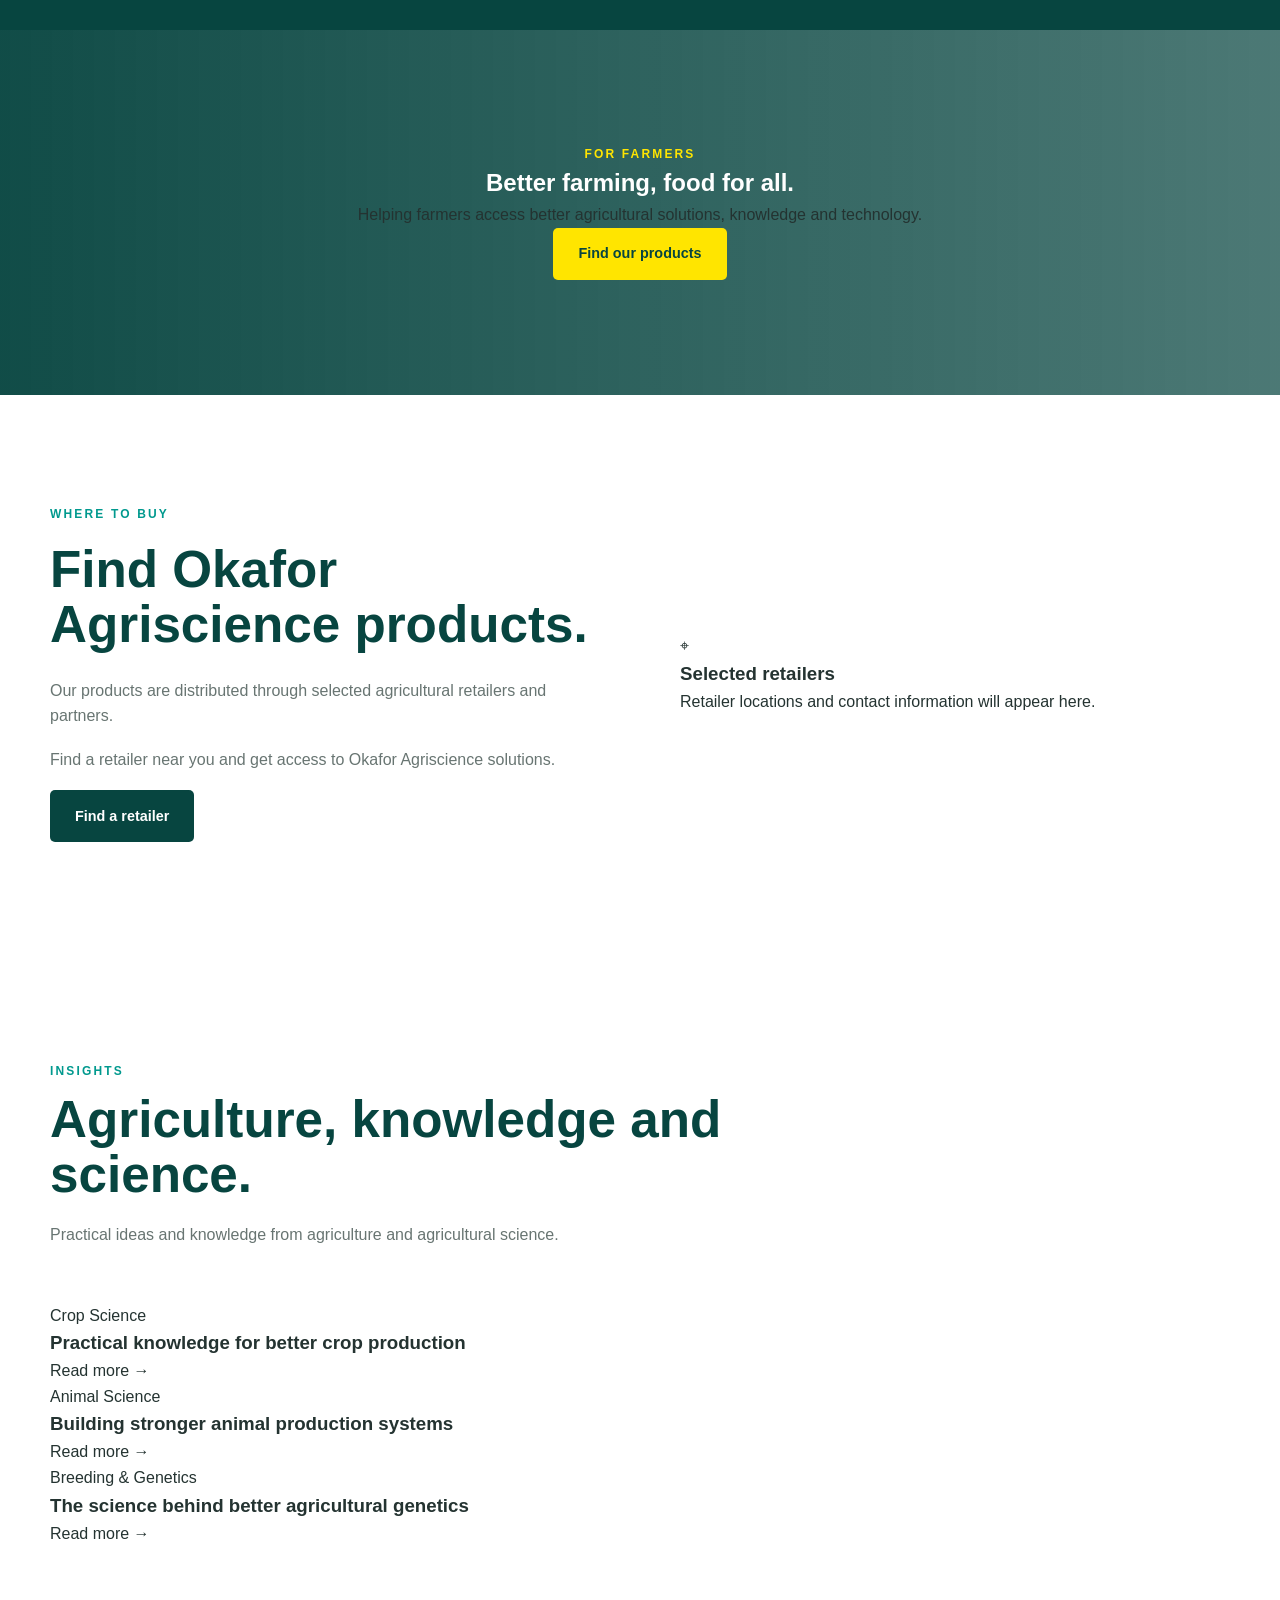
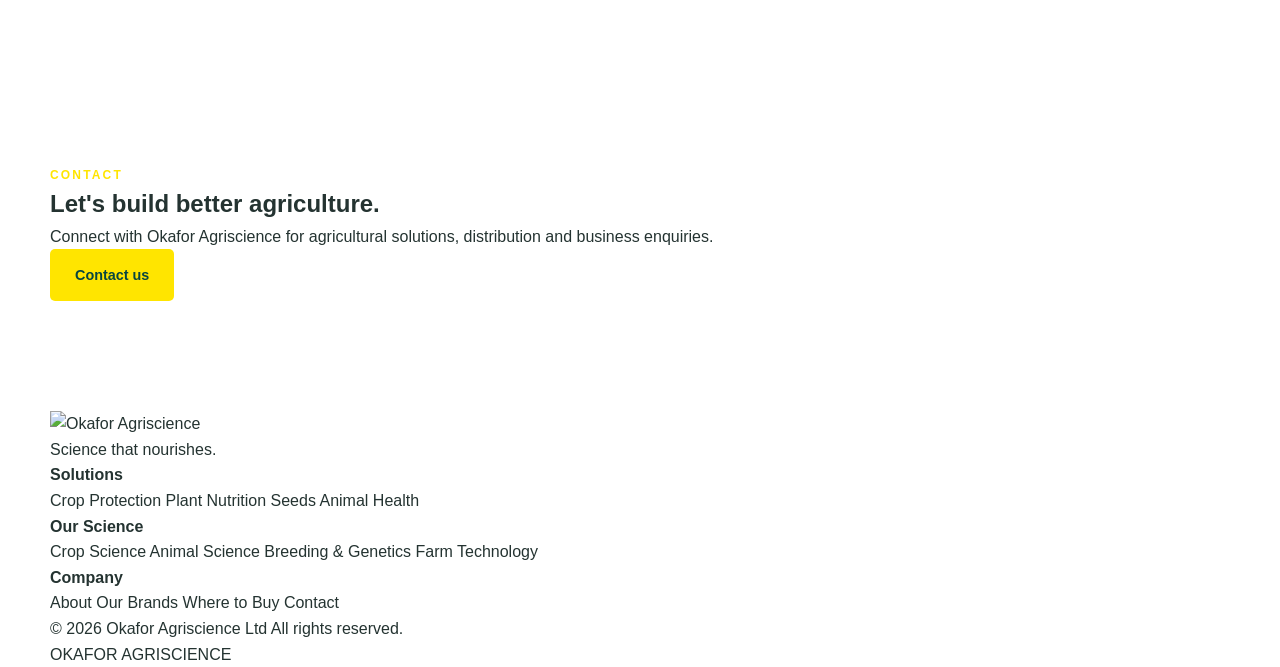
==== commit d6196bf6: "Update index.html" ====
--- a/index.html
+++ b/index.html
@@ -8,32 +8,43 @@
 <link rel="stylesheet" href="style.css">
 
 </head><body><!-- =========================================================
+     <!-- =========================================================
      HEADER
-========================================================= --><header class="header">
-    <div class="container nav-container">    <a href="index.html" class="brand-logo">
-        <img src="okafor-logo.png"
-             alt="Okafor Agriscience"
-             class="logo-image">
-    </a>
-
-    <nav class="nav">
-        <a href="index.html">Home</a>
-        <a href="solutions.html">Solutions</a>
-        <a href="products.html">Products</a>
-        <a href="science.html">Our Science</a>
-        <a href="farm-automation.html">Farm Technology</a>
-        <a href="index.html#brands">Our Brands</a>
-        <a href="where-to-buy.html">Where to Buy</a>
-        <a href="insights.html">Insights</a>
-        <a href="contact.html">Contact</a>
-    </nav>
-
-    <button class="menu-button"
-            aria-label="Open navigation menu">
-        ☰
-    </button>
-
-</div>
+========================================================= -->
+
+<header class="header">
+
+    <div class="container nav-container">
+
+        <a href="index.html" class="site-logo">
+            <img src="okafor-logo.png"
+                 alt="Okafor Agriscience"
+                 class="logo-image">
+        </a>
+
+        <nav class="nav">
+
+            <a href="index.html">Home</a>
+            <a href="solutions.html">Solutions</a>
+            <a href="products.html">Products</a>
+            <a href="science.html">Our Science</a>
+            <a href="farm-automation.html">Farm Technology</a>
+            <a href="index.html#brands">Our Brands</a>
+            <a href="where-to-buy.html">Where to Buy</a>
+            <a href="insights.html">Insights</a>
+            <a href="contact.html">Contact</a>
+
+        </nav>
+
+        <button class="menu-button"
+                aria-label="Open navigation menu"
+                aria-expanded="false">
+            ☰
+        </button>
+
+    </div>
+
+</header>
 
 </header><!-- =========================================================
      HERO CAROUSEL
--- a/style.css
+++ b/style.css
@@ -1,6 +1,6 @@
 /* =========================================================
-   OKAFOR AGRISCIENCE
-   Main Website Styles
+OKAFOR AGRISCIENCE
+Main Website Styles
 ========================================================= */
 
 :root {
@@ -23,7 +23,7 @@
 
 
 /* =========================================================
-   RESET
+RESET
 ========================================================= */
 
 * {
@@ -41,7 +41,6 @@
         Arial,
         Helvetica,
         sans-serif;
-
     background: var(--white);
     color: var(--text);
     line-height: 1.6;
@@ -63,7 +62,7 @@
 
 
 /* =========================================================
-   GENERAL
+GENERAL
 ========================================================= */
 
 .container {
@@ -71,7 +70,6 @@
         calc(100% - 40px),
         var(--container)
     );
-
     margin: 0 auto;
 }
 
@@ -117,7 +115,7 @@
 
 
 /* =========================================================
-   BUTTONS
+BUTTONS
 ========================================================= */
 
 .button {
@@ -175,7 +173,7 @@
 
 
 /* =========================================================
-   HEADER
+HEADER
 ========================================================= */
 
 .header {
@@ -265,7 +263,7 @@
 
 
 /* =========================================================
-   HERO CAROUSEL
+HERO CAROUSEL
 ========================================================= */
 
 .hero-carousel {
@@ -464,7 +462,7 @@
 
 
 /* =========================================================
-   INTRO
+INTRO
 ========================================================= */
 
 .intro {
@@ -556,7 +554,7 @@
 
 
 /* =========================================================
-   SOLUTIONS
+SOLUTIONS
 ========================================================= */
 
 .solutions {
@@ -658,7 +656,7 @@
 
 
 /* =========================================================
-   FARM TECHNOLOGY
+FARM TECHNOLOGY
 ========================================================= */
 
 .technology-section {
@@ -764,7 +762,7 @@
 
 
 /* =========================================================
-   SCIENCE
+SCIENCE
 ========================================================= */
 
 .science {
@@ -858,7 +856,7 @@
 
 
 /* =========================================================
-   BRANDS
+BRANDS
 ========================================================= */
 
 .brands {
@@ -896,24 +894,44 @@
     box-shadow: var(--shadow);
 }
 
-.brand-logo {
-    min-height: 80px;
+
+/*
+IMPORTANT:
+This is scoped to the brand cards only.
+It does NOT affect the header .brand-logo.
+*/
+
+.brand-card .brand-logo {
+    width: 100%;
+    height: 150px;
+    min-height: 0;
 
     display: flex;
-
     align-items: center;
+    justify-content: center;
+
+    margin-bottom: 20px;
 
     font-size: 2rem;
-
     font-weight: 900;
-
-    margin-bottom: 25px;
+}
+
+.brand-card .brand-logo img {
+    display: block;
+
+    max-width: 260px;
+    max-height: 125px;
+
+    width: auto;
+    height: auto;
+
+    object-fit: contain;
 }
 
 .idegro {
     color: var(--teal);
 }
-   }
+
 .rainso {
     color: var(--dark-teal);
 }
@@ -944,7 +962,7 @@
 
 
 /* =========================================================
-   FARMERS BANNER
+FARMERS BANNER
 ========================================================= */
 
 .farmer-banner {
@@ -971,616 +989,4 @@
 .farmer-content h2 {
     color: var(--white);
 
-    font-size: clamp(2.5rem, 5vw, 4.5rem);
-
-    line-height: 1;
-
-    margin: 12px 0 20px;
-}
-
-.farmer-content > p:not(.eyebrow) {
-    color: rgba(255,255,255,0.78);
-
-    max-width: 600px;
-
-    margin: 0 auto 30px;
-}
-
-
-/* =========================================================
-   WHERE TO BUY
-========================================================= */
-
-.where-to-buy {
-    background: var(--white);
-}
-
-.retailer-box {
-    min-height: 400px;
-
-    display: flex;
-    align-items: center;
-
-    padding: 50px;
-
-    border-radius: var(--radius);
-
-    background:
-        linear-gradient(
-            135deg,
-            rgba(255,229,0,0.2),
-            rgba(1,153,142,0.15)
-        );
-}
-
-.retailer-icon {
-    display: block;
-
-    color: var(--teal);
-
-    font-size: 3rem;
-
-    margin-bottom: 15px;
-}
-
-.retailer-box h3 {
-    color: var(--dark-teal);
-
-    font-size: 1.6rem;
-
-    margin-bottom: 10px;
-}
-
-.retailer-box p {
-    color: var(--muted);
-}
-
-
-/* =========================================================
-   INSIGHTS
-========================================================= */
-
-.insights {
-    background: var(--off-white);
-}
-
-.insight-grid {
-    display: grid;
-
-    grid-template-columns:
-        repeat(3, 1fr);
-
-    gap: 20px;
-}
-
-.insight-card {
-    background: var(--white);
-
-    border-radius: var(--radius);
-
-    overflow: hidden;
-
-    border: 1px solid rgba(7,69,64,0.07);
-}
-
-.insight-image {
-    height: 220px;
-
-    background:
-        linear-gradient(
-            135deg,
-            var(--dark-teal),
-            var(--teal)
-        );
-}
-
-.insight-content {
-    padding: 28px;
-}
-
-.insight-content > span {
-    color: var(--teal);
-
-    font-size: 0.72rem;
-
-    font-weight: 800;
-
-    text-transform: uppercase;
-
-    letter-spacing: 0.08em;
-}
-
-.insight-content h3 {
-    color: var(--dark-teal);
-
-    font-size: 1.2rem;
-
-    line-height: 1.25;
-
-    margin: 12px 0 20px;
-}
-
-.insight-content a {
-    color: var(--teal);
-
-    font-size: 0.85rem;
-
-    font-weight: 800;
-}
-
-
-/* =========================================================
-   CONTACT
-========================================================= */
-
-.contact {
-    background: var(--yellow);
-}
-
-.contact-box {
-    display: flex;
-
-    align-items: center;
-
-    justify-content: space-between;
-
-    gap: 40px;
-}
-
-.contact-box h2 {
-    color: var(--dark-teal);
-
-    font-size: clamp(2.2rem, 4vw, 4rem);
-
-    line-height: 1;
-
-    margin: 12px 0 15px;
-}
-
-.contact-box p:last-child {
-    color: rgba(7,69,64,0.75);
-
-    max-width: 650px;
-}
-
-.contact-box .button-primary {
-    background: var(--dark-teal);
-    color: var(--white);
-
-    flex-shrink: 0;
-}
-
-.contact-box .button-primary:hover {
-    background: var(--teal);
-}
-
-
-/* =========================================================
-   FOOTER
-========================================================= */
-
-.footer {
-    background: var(--dark-red);
-
-    color: var(--white);
-
-    padding-top: 75px;
-}
-
-.footer-grid {
-    display: grid;
-
-    grid-template-columns:
-        2fr 1fr 1fr 1fr;
-
-    gap: 50px;
-
-    padding-bottom: 60px;
-}
-
-.footer-brand {
-    max-width: 350px;
-}
-
-.footer-logo-image {
-    width: 150px;
-    height: 150px;
-
-    object-fit: contain;
-
-    margin-bottom: 18px;
-
-    filter:
-        grayscale(1)
-        brightness(0)
-        invert(1);
-}
-
-.footer-motto {
-    color: var(--yellow);
-
-    font-weight: 800;
-
-    margin-bottom: 12px;
-}
-
-.footer-company {
-    color: rgba(255,255,255,0.62);
-
-    font-size: 0.85rem;
-}
-
-.footer h4 {
-    color: var(--white);
-
-    margin-bottom: 18px;
-}
-
-.footer-grid > div:not(.footer-brand) a {
-    display: block;
-
-    color: rgba(255,255,255,0.62);
-
-    font-size: 0.84rem;
-
-    margin-bottom: 11px;
-
-    transition:
-        color 0.2s ease;
-}
-
-.footer-grid > div:not(.footer-brand) a:hover {
-    color: var(--yellow);
-}
-
-.footer-bottom {
-    min-height: 75px;
-
-    border-top: 1px solid rgba(255,255,255,0.12);
-
-    display: flex;
-
-    align-items: center;
-
-    justify-content: space-between;
-
-    gap: 20px;
-
-    color: rgba(255,255,255,0.45);
-
-    font-size: 0.75rem;
-}
-
-
-/* =========================================================
-   MOBILE
-========================================================= */
-
-@media (max-width: 1000px) {
-
-    .nav {
-        position: absolute;
-
-        top: 82px;
-        left: 0;
-        right: 0;
-
-        background: var(--white);
-
-        padding: 20px;
-
-        display: none;
-
-        flex-direction: column;
-
-        align-items: flex-start;
-
-        box-shadow: 0 15px 30px rgba(0,0,0,0.08);
-    }
-
-    .nav.open {
-        display: flex;
-    }
-
-    .menu-button {
-        display: block;
-    }
-
-    .solution-grid {
-        grid-template-columns:
-            repeat(2, 1fr);
-    }
-
-    .science-grid {
-        grid-template-columns:
-            repeat(2, 1fr);
-    }
-
-    .technology-layout {
-        grid-template-columns: 1fr;
-    }
-
-    .footer-grid {
-        grid-template-columns:
-            repeat(2, 1fr);
-    }
-
-}
-
-
-@media (max-width: 700px) {
-
-    .container {
-        width: min(
-            calc(100% - 30px),
-            var(--container)
-        );
-    }
-
-    .section {
-        padding: 75px 0;
-    }
-
-    .hero-carousel {
-        height: 680px;
-        min-height: 620px;
-    }
-
-    .hero-content {
-        padding-top: 75px;
-    }
-
-    .hero-content h1 {
-        font-size: 3.3rem;
-    }
-
-    .hero-text {
-        font-size: 0.98rem;
-    }
-
-    .carousel-arrow {
-        display: none;
-    }
-
-    .two-column {
-        grid-template-columns: 1fr;
-
-        gap: 45px;
-    }
-
-    .section-image {
-        min-height: 400px;
-    }
-
-    .solution-grid,
-    .science-grid,
-    .brand-grid,
-    .insight-grid {
-        grid-template-columns: 1fr;
-    }
-
-    .science-intro {
-        grid-template-columns: 1fr;
-
-        gap: 25px;
-    }
-
-    .technology-list {
-        grid-template-columns: 1fr;
-    }
-
-    .technology-image {
-        min-height: 400px;
-    }
-
-    .contact-box {
-        flex-direction: column;
-
-        align-items: flex-start;
-    }
-
-    .footer-grid {
-        grid-template-columns: 1fr 1fr;
-
-        gap: 35px 20px;
-    }
-
-    .footer-brand {
-        grid-column: 1 / -1;
-    }
-
-    .footer-bottom {
-    min-height: 75px;
-
-    border-top: 1px solid rgba(255,255,255,0.12);
-
-    display: flex;
-
-    align-items: center;
-
-    justify-content: center;
-
-    gap: 20px;
-
-    text-align: center;
-
-    color: rgba(255,255,255,0.45);
-
-    font-size: 0.75rem;
-    }
-    }
-
-}
-
-
-@media (max-width: 450px) {
-
-    .footer-grid {
-        grid-template-columns: 1fr;
-    }
-
-    .footer-brand {
-        grid-column: auto;
-    }
-
-    .hero-buttons {
-        flex-direction: column;
-
-        align-items: stretch;
-    }
-
-    .button {
-        width: 100%;
-    }
-
-}
-/* CENTER FOOTER BOTTOM */
-.footer-bottom {
-    display: flex;
-    flex-direction: column;
-    align-items: center;
-    justify-content: center;
-    text-align: center;
-    gap: 8px;
-}
-/* =========================================================
-   OUR IMPACT
-========================================================= */
-
-.impact-section {
-    padding: 95px 0;
-    background: var(--off-white);
-}
-
-.impact-heading {
-    max-width: 700px;
-    margin-bottom: 50px;
-}
-
-.impact-heading h2 {
-    color: var(--dark-teal);
-    font-size: clamp(2.2rem, 4vw, 3.8rem);
-    line-height: 1.05;
-    margin: 12px 0 18px;
-}
-
-.impact-heading p:last-child {
-    color: var(--muted);
-    max-width: 600px;
-}
-
-.impact-grid {
-    display: grid;
-    grid-template-columns: repeat(4, 1fr);
-    border-top: 1px solid rgba(7, 69, 64, 0.12);
-    border-bottom: 1px solid rgba(7, 69, 64, 0.12);
-}
-
-.impact-card {
-    padding: 38px 25px;
-    text-align: center;
-    border-right: 1px solid rgba(7, 69, 64, 0.12);
-}
-
-.impact-card:last-child {
-    border-right: none;
-}
-
-.impact-number {
-    color: var(--dark-teal);
-    font-size: clamp(2.5rem, 5vw, 4.5rem);
-    line-height: 1;
-    font-weight: 800;
-    letter-spacing: -0.04em;
-}
-
-.impact-number span {
-    color: var(--teal);
-}
-
-.impact-card p {
-    margin-top: 12px;
-    color: var(--muted);
-    font-size: 0.9rem;
-    font-weight: 700;
-}
-
-
-/* Mobile */
-
-@media (max-width: 700px) {
-
-    .impact-grid {
-        grid-template-columns: repeat(2, 1fr);
-    }
-
-    .impact-card:nth-child(2) {
-        border-right: none;
-    }
-
-    .impact-card:nth-child(-n+2) {
-        border-bottom: 1px solid rgba(7, 69, 64, 0.12);
-    }
-
-}
-/* =========================================================
-   SUSTAINABILITY / FARMER SUCCESS SPACING
-========================================================= */
-
-.impact-section {
-    padding-bottom: 40px;
-}
-
-.sustainability-section {
-    padding-top: 40px;
-    padding-bottom: 55px;
-}
-
-.farmer-success-section {
-    padding-top: 55px;
-    padding-bottom: 55px;
-}
-
-@media (max-width: 700px) {
-
-    .impact-section {
-        padding-bottom: 25px;
-    }
-
-    .sustainability-section {
-        padding-top: 25px;
-        padding-bottom: 40px;
-    }
-
-    .farmer-success-section {
-        padding-top: 40px;
-        padding-bottom: 40px;
-    }
-
-}
-/* =========================================================
-   OUR BRANDS LOGO ALIGNMENT
-========================================================= */
-
-.brand-logo {
-    width: 100%;
-    height: 120px;
-
-    display: flex;
-    align-items: center;
-    justify-content: center;
-
-    margin-bottom: 20px;
-}
-
-.brand-logo img {
-    display: block;
-
-    max-width: 180px;
-    max-height: 90px;
-
-    width: auto;
-    height: auto;
-
-    object-fit: contain;
-}
+    font-size: clamp(2.5rem, 5vw, 4.5
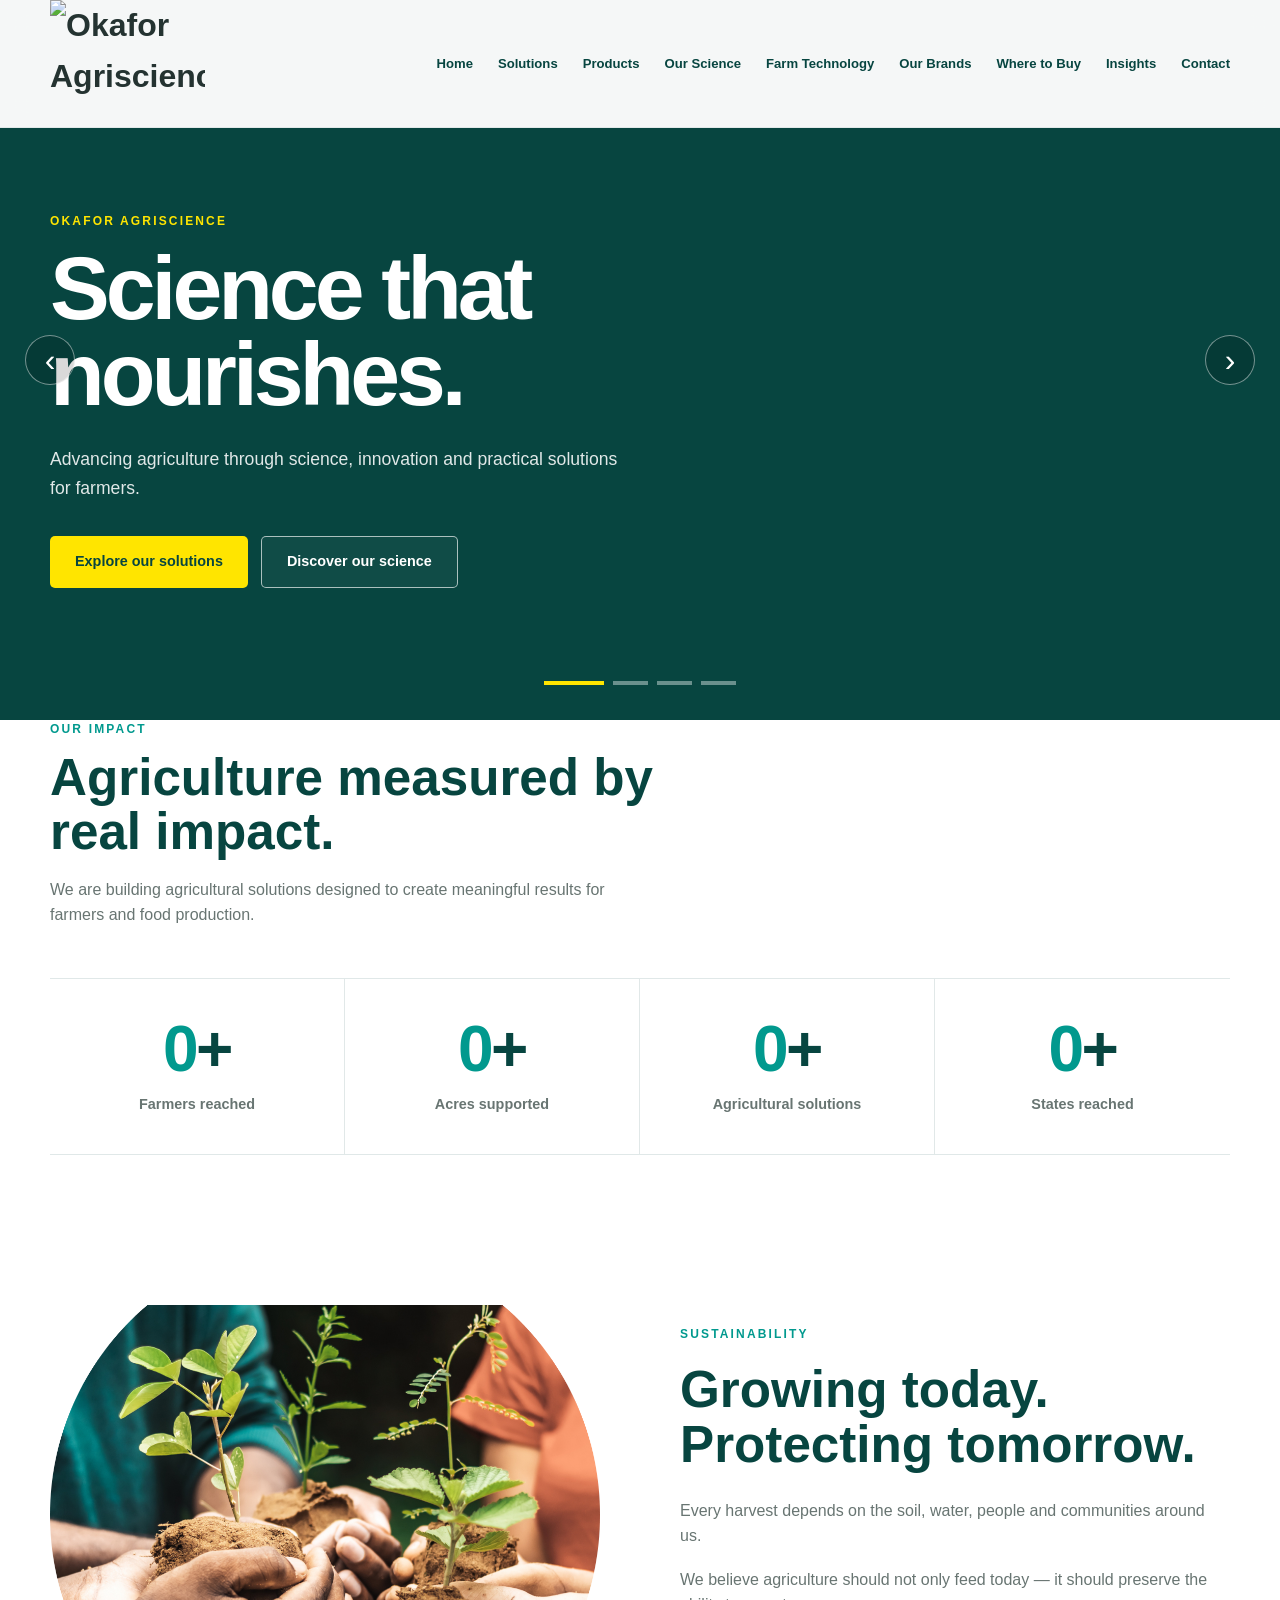
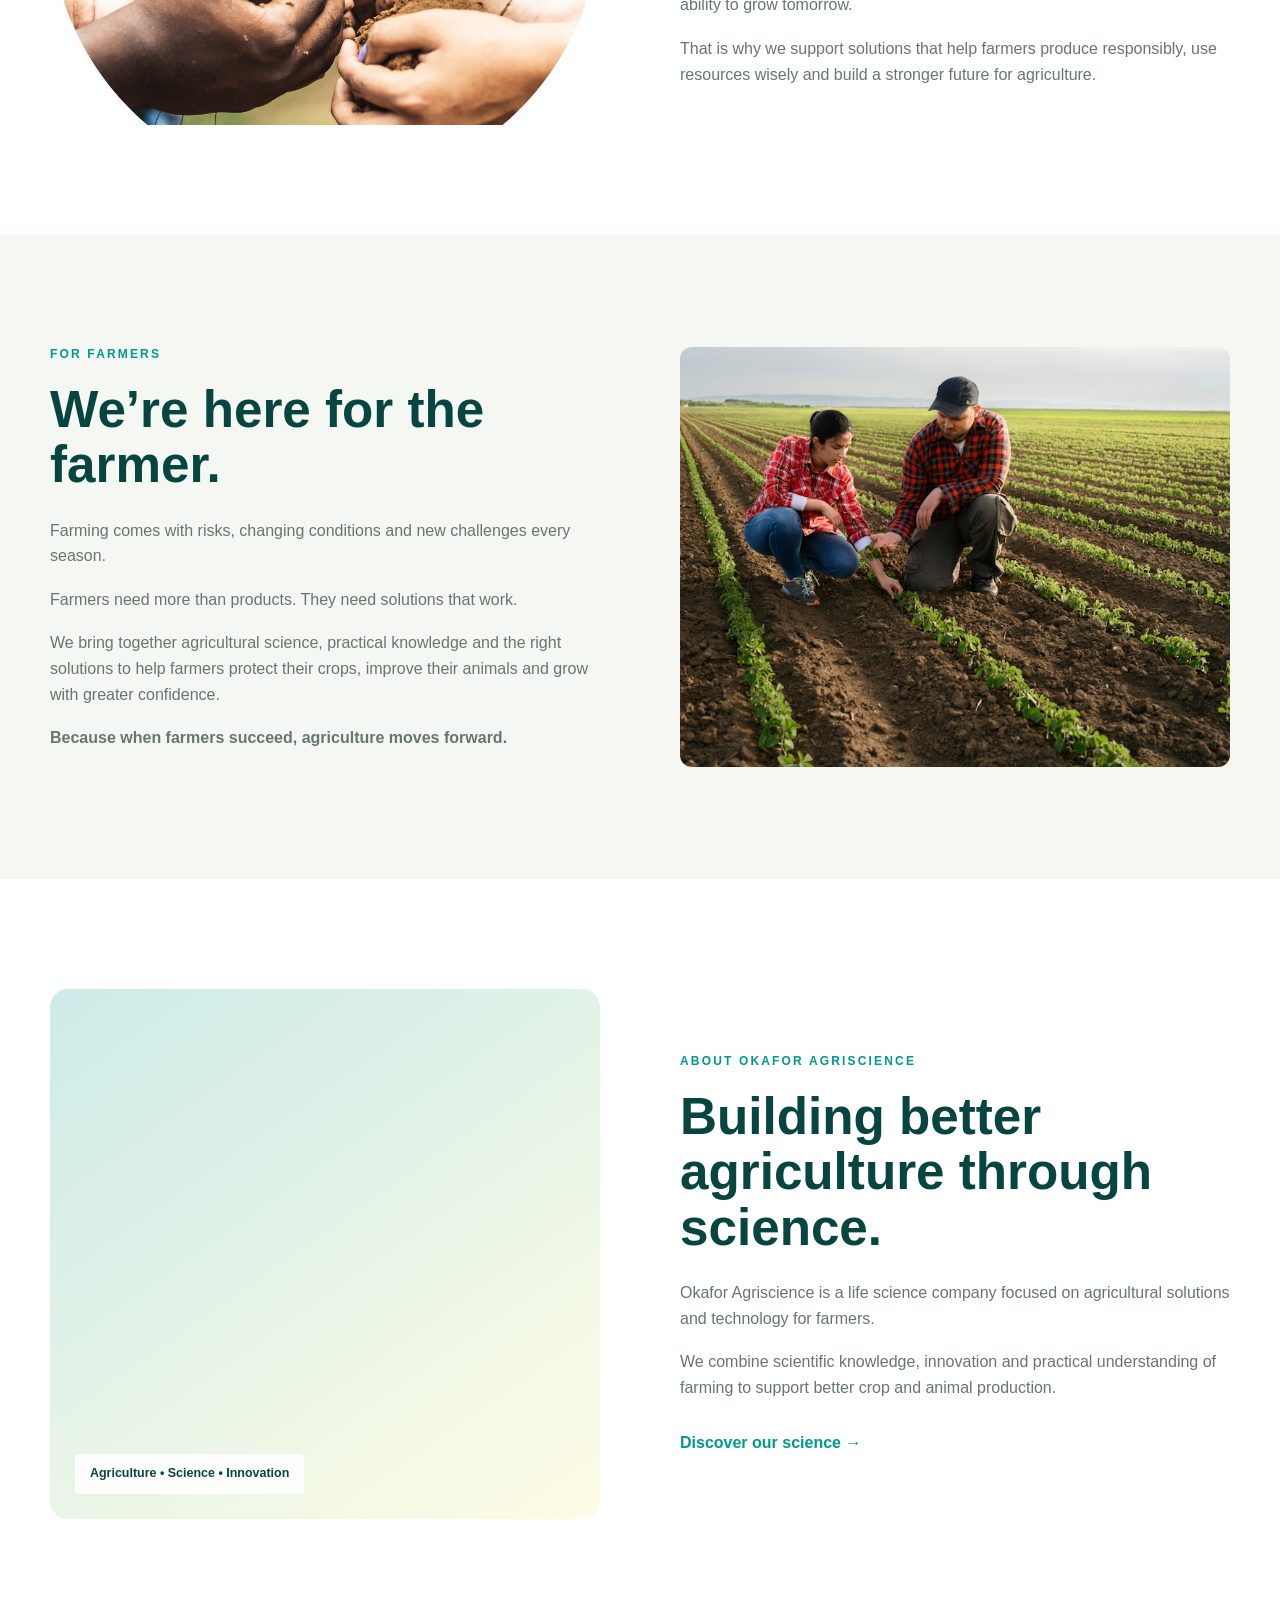
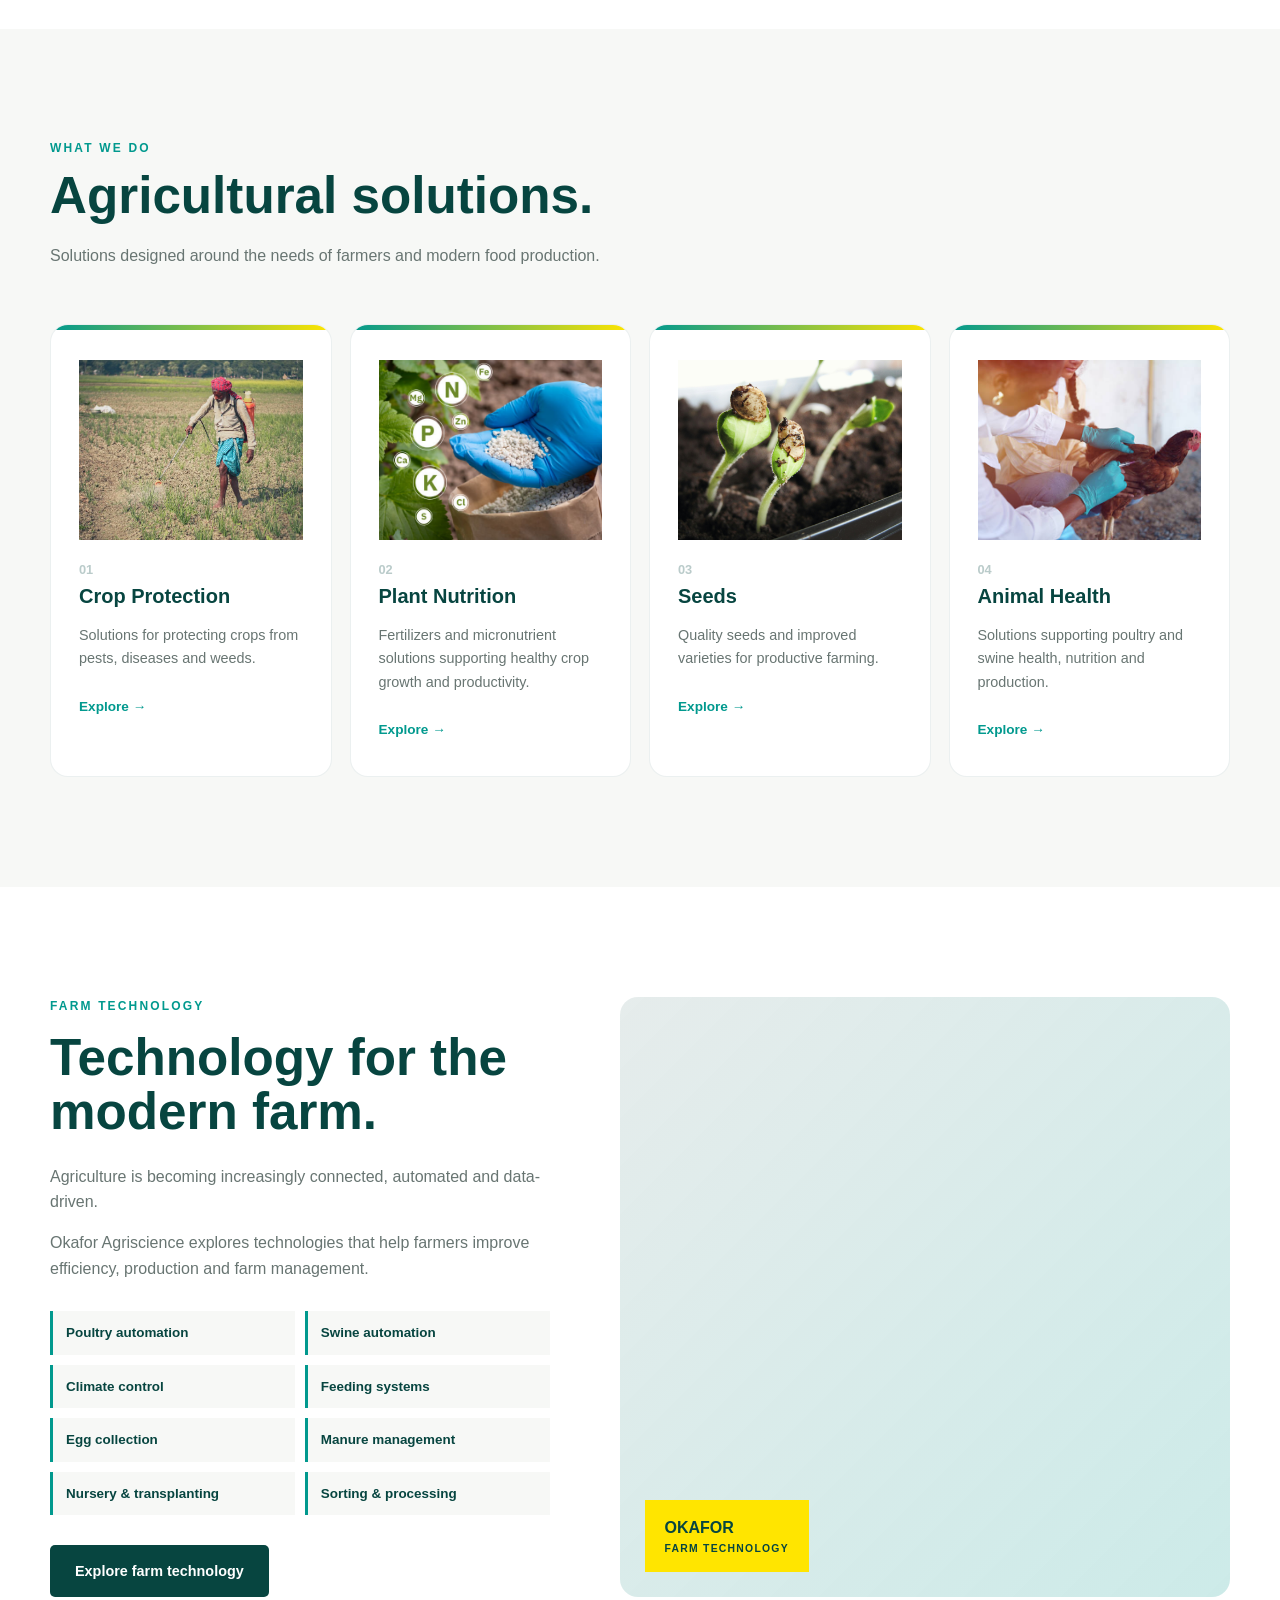
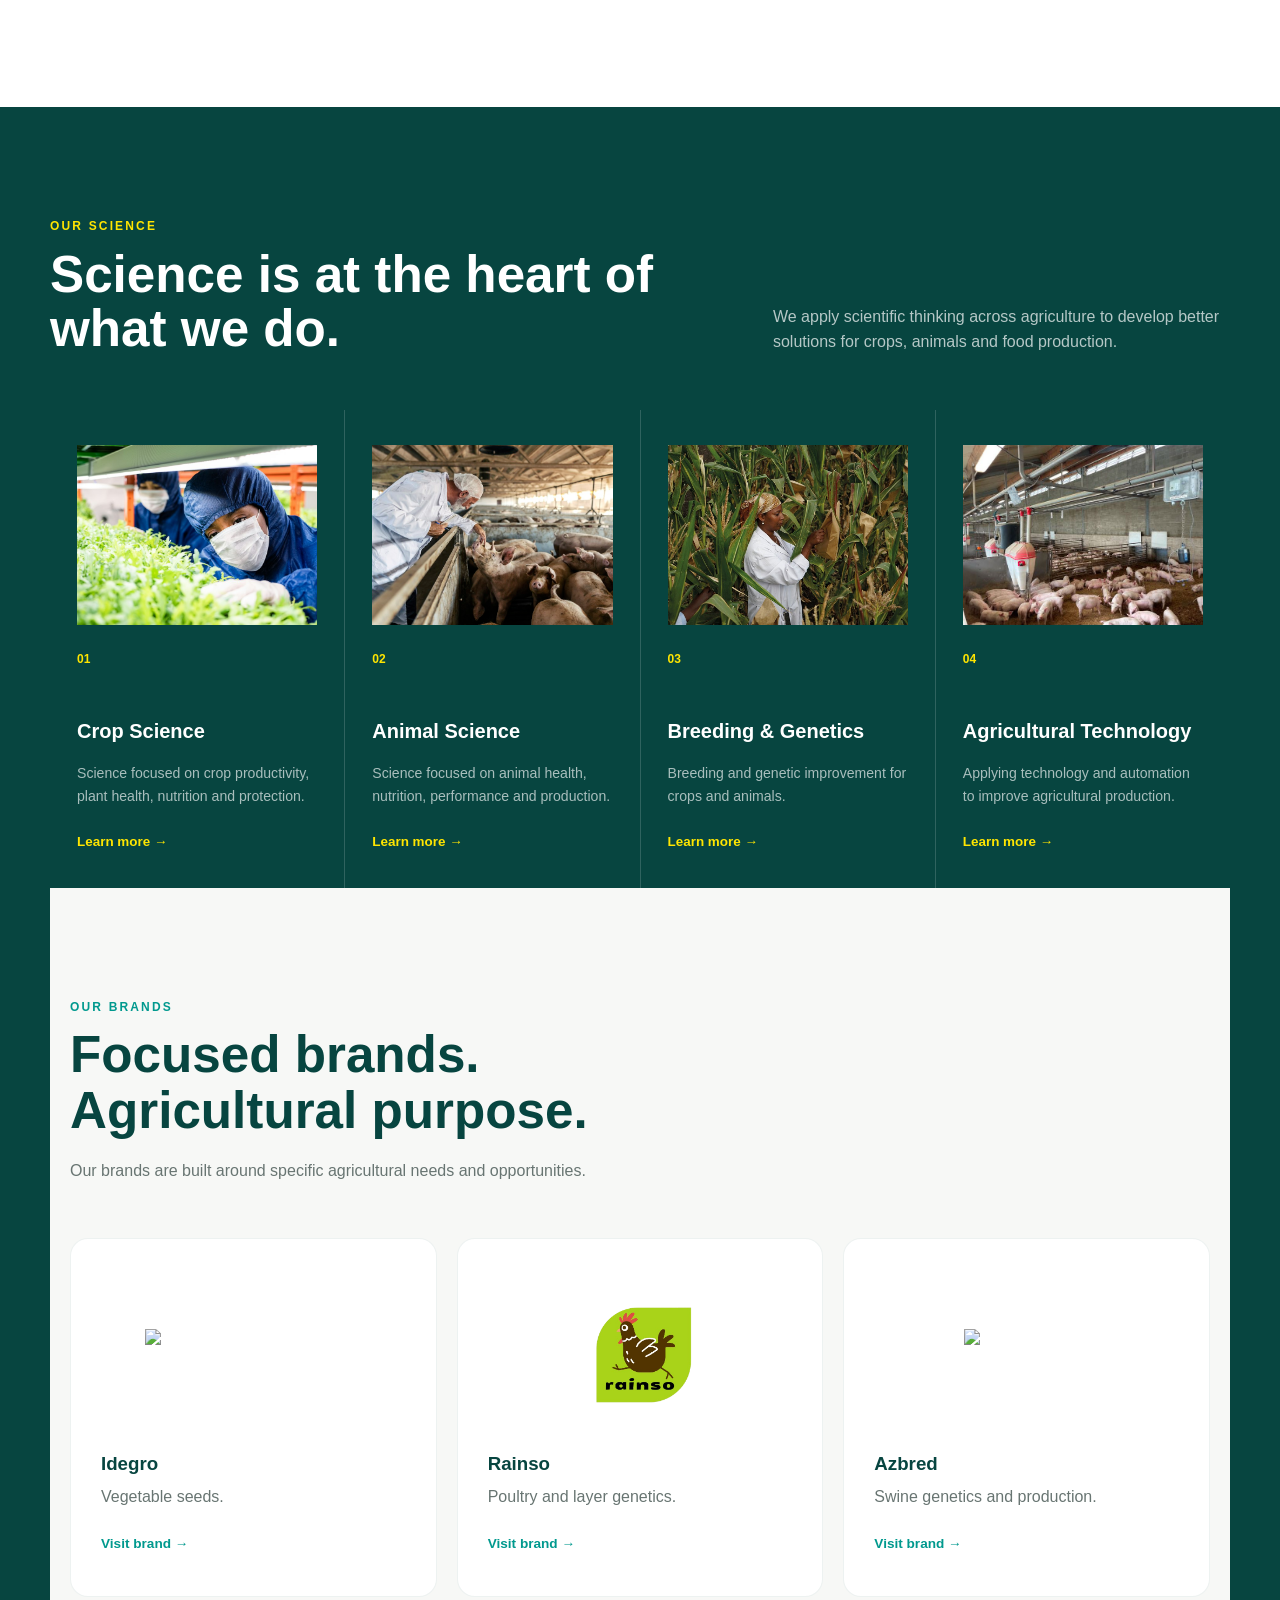
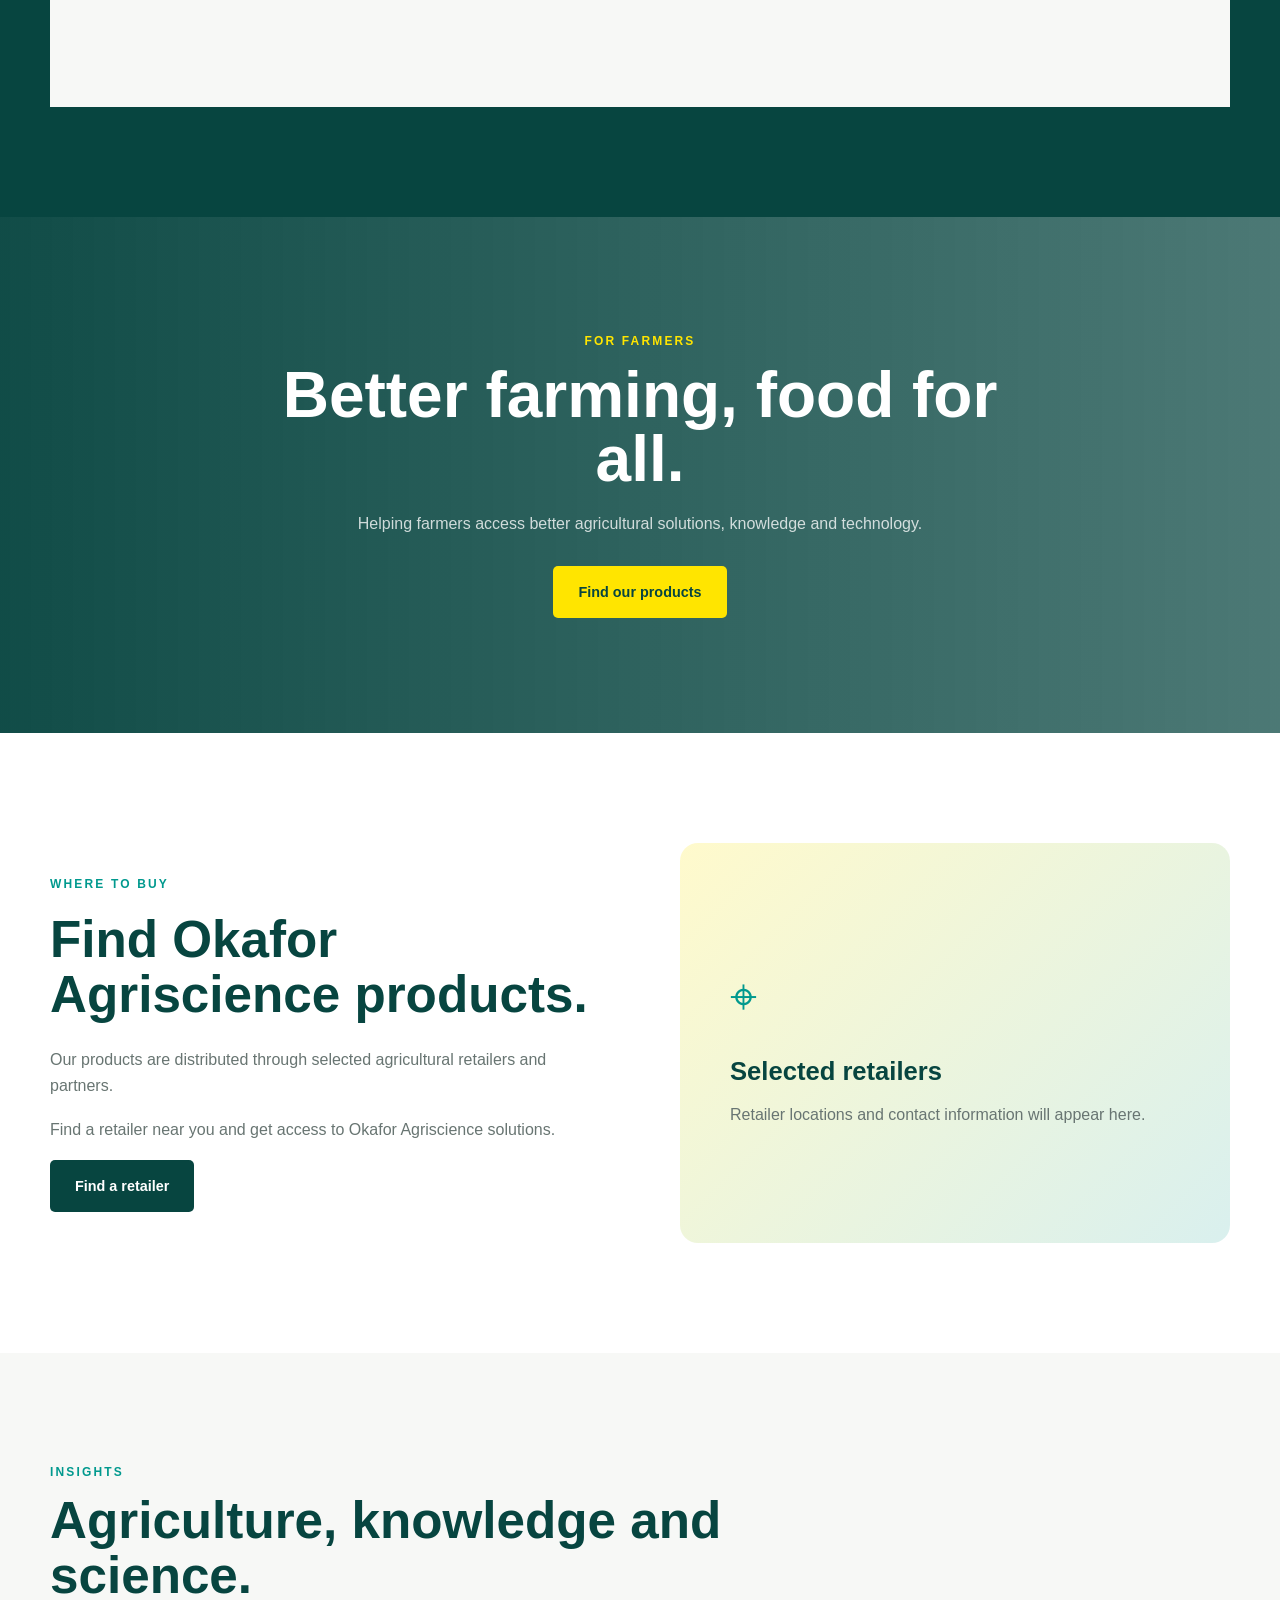
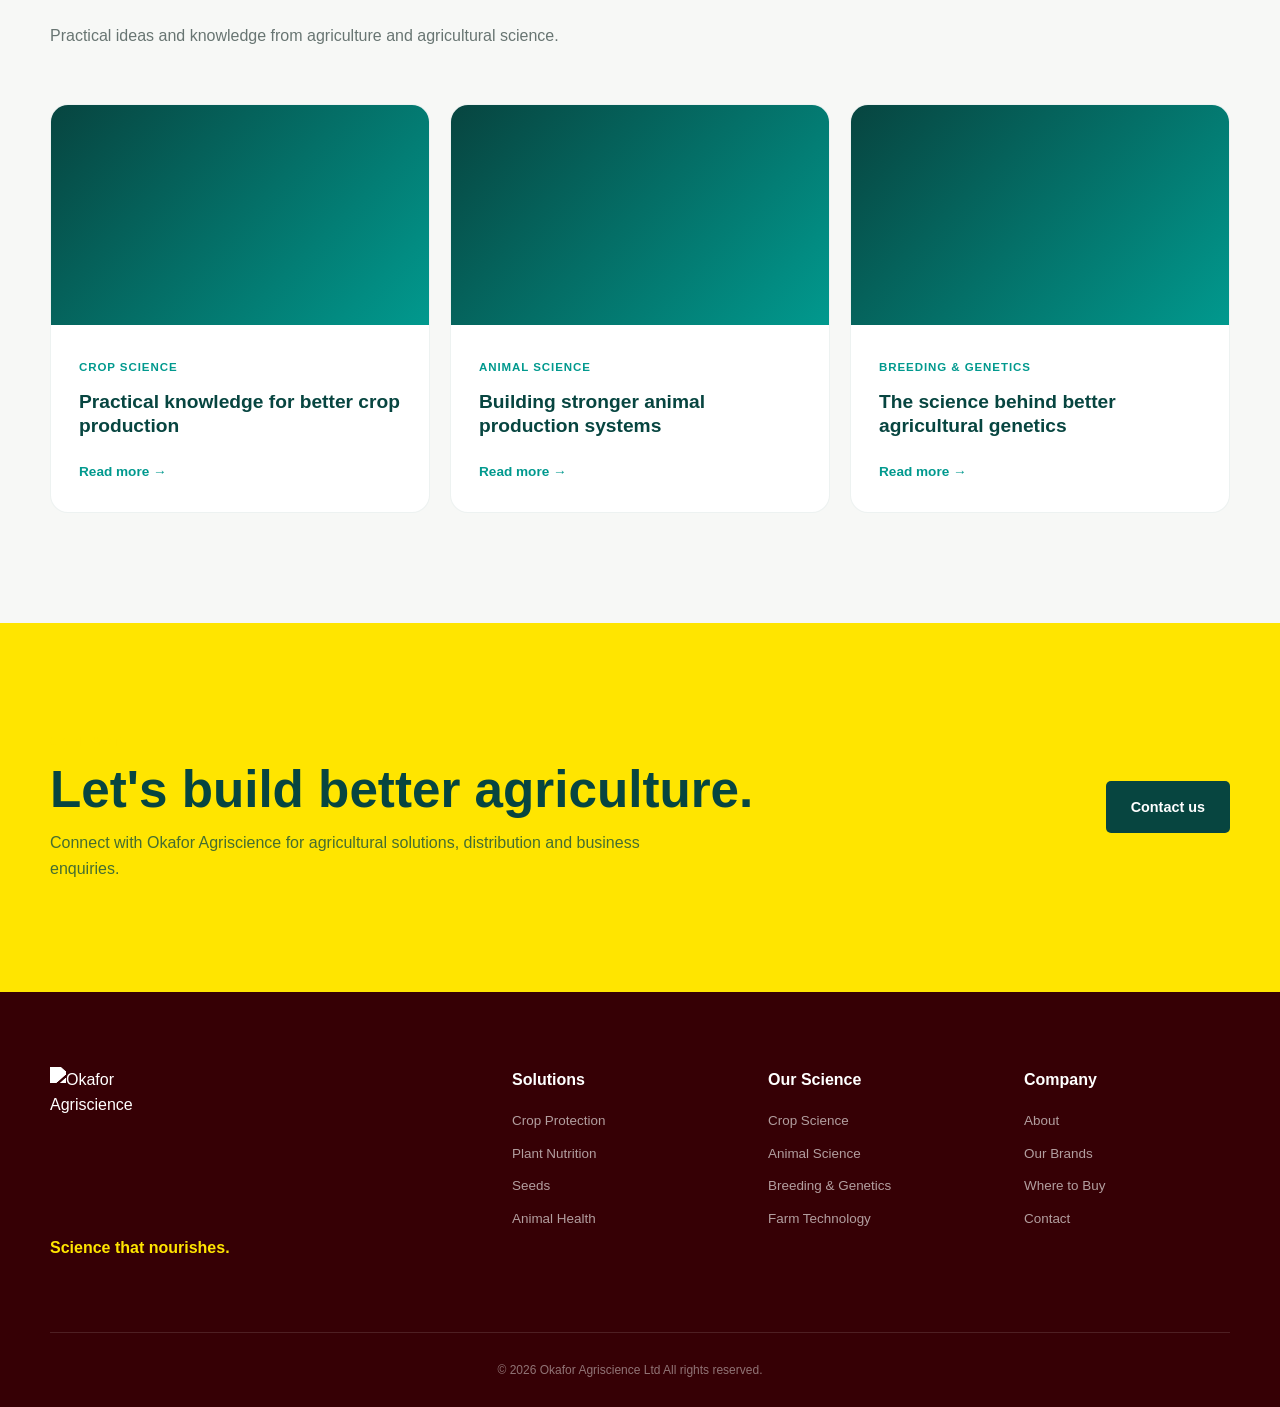
==== commit da5612a5: "Update index.html" ====
--- a/index.html
+++ b/index.html
@@ -1,1312 +1,1137 @@
-<!DOCTYPE html><html lang="en">
-<head>
-    <meta charset="UTF-8">
-    <meta name="viewport" content="width=device-width, initial-scale=1.0">
-    <title>Okafor Agriscience | Science that nourishes</title><meta name="description"
-      content="Okafor Agriscience is a science-based agriculture company focused on agricultural solutions, technology and better farming.">
-
-<link rel="stylesheet" href="style.css">
-
-</head><body><!-- =========================================================
-     <!-- =========================================================
-     HEADER
-========================================================= -->
-
-<header class="header">
-
-    <div class="container nav-container">
-
-        <a href="index.html" class="site-logo">
-            <img src="okafor-logo.png"
-                 alt="Okafor Agriscience"
-                 class="logo-image">
-        </a>
-
-        <nav class="nav">
-
-            <a href="index.html">Home</a>
-            <a href="solutions.html">Solutions</a>
-            <a href="products.html">Products</a>
-            <a href="science.html">Our Science</a>
-            <a href="farm-automation.html">Farm Technology</a>
-            <a href="index.html#brands">Our Brands</a>
-            <a href="where-to-buy.html">Where to Buy</a>
-            <a href="insights.html">Insights</a>
-            <a href="contact.html">Contact</a>
-
-        </nav>
-
-        <button class="menu-button"
-                aria-label="Open navigation menu"
-                aria-expanded="false">
-            ☰
-        </button>
-
-    </div>
-
-</header>
-
-</header><!-- =========================================================
-     HERO CAROUSEL
-========================================================= --><main><section class="hero-carousel"><div class="hero-slides"><!-- SLIDE 1 -->
-
-<article class="hero-slide active">
-
-    <div class="hero-slide-image"
-         style="background-image:
-         url('scientist.jpg');">
-    </div>
-
-    <div class="hero-overlay"></div>
-
-    <div class="container hero-content">
-
-        <p class="eyebrow">
-            OKAFOR AGRISCIENCE
-        </p>
-
-        <h1>
-            Science that<br>
-            nourishes.
-        </h1>
-
-        <p class="hero-text">
-            Advancing agriculture through science,
-            innovation and practical solutions for
-            farmers.
-        </p>
-
-        <div class="hero-buttons">
-
-            <a href="solutions.html"
-               class="button button-primary">
-                Explore our solutions
-            </a>
-
-            <a href="science.html"
-               class="button button-outline">
-                Discover our science
-            </a>
-
-        </div>
-
-    </div>
-
-</article>
-
-
-<!-- SLIDE 2 -->
-
-<article class="hero-slide">
-
-    <div class="hero-slide-image"
-         style="background-image:
-         url('farmers.jpg');">
-    </div>
-
-    <div class="hero-overlay"></div>
-
-    <div class="container hero-content">
-
-        <p class="eyebrow">
-            FOR FARMERS
-        </p>
-
-        <h1>
-            Better farming,<br>
-            food for all.
-        </h1>
-
-        <p class="hero-text">
-            Working with farmers to make better
-            agricultural solutions accessible,
-            practical and useful.
-        </p>
-
-        <div class="hero-buttons">
-
-            <a href="where-to-buy.html"
-               class="button button-primary">
-                Find our products
-            </a>
-
-            <a href="solutions.html"
-               class="button button-outline">
-                Explore solutions
-            </a>
-
-        </div>
-
-    </div>
-
-</article>
-
-
-<!-- SLIDE 3 -->
-
-<article class="hero-slide">
-
-    <div class="hero-slide-image"
-         style="background-image:
-         url('animal-production.jpg');">
-    </div>
-
-    <div class="hero-overlay"></div>
-
-    <div class="container hero-content">
-
-        <p class="eyebrow">
-            ANIMAL SCIENCE
-        </p>
-
-        <h1>
-            Better health.<br>
-            Better production.
-        </h1>
-
-        <p class="hero-text">
-            Supporting poultry and swine producers
-            through animal health, nutrition,
-            genetics and science.
-        </p>
-
-        <div class="hero-buttons">
-
-            <a href="solutions.html#animal-health"
-               class="button button-primary">
-                Animal solutions
-            </a>
-
-            <a href="science.html"
-               class="button button-outline">
-                Our science
-            </a>
-
-        </div>
-
-    </div>
-
-</article>
-
-
-<!-- SLIDE 4 -->
-
-<article class="hero-slide">
-
-    <div class="hero-slide-image"
-         style="background-image:
-         url('farm-automation.jpg');">
-    </div>
-
-    <div class="hero-overlay"></div>
-
-    <div class="container hero-content">
-
-        <p class="eyebrow">
-            FARM TECHNOLOGY
-        </p>
-
-        <h1>
-            Technology for<br>
-            the modern farm.
-        </h1>
-
-        <p class="hero-text">
-            Bringing automation and technology
-            into crop, poultry and swine production.
-        </p>
-
-        <div class="hero-buttons">
-
-            <a href="farm-automation.html"
-               class="button button-primary">
-                Explore farm technology
-            </a>
-
-            <a href="contact.html"
-               class="button button-outline">
-                Talk to us
-            </a>
-
-        </div>
-
-    </div>
-
-</article>
-
-</div><!-- CAROUSEL CONTROLS --><button class="carousel-arrow carousel-prev"
-aria-label="Previous slide">
-‹
+<!DOCTYPE html><html lang="en">  <head>  
+    <meta charset="UTF-8">  
+    <meta name="viewport" content="width=device-width, initial-scale=1.0">  
+    <title>Okafor Agriscience | Science that nourishes</title><meta name="description"  
+      content="Okafor Agriscience is a science-based agriculture company focused on agricultural solutions, technology and better farming.">  <link rel="stylesheet" href="style.css">  </head><body><!-- =========================================================  
+     HEADER  
+========================================================= --><header class="header">  
+    <div class="container nav-container">    <a href="index.html" class="brand-logo">  
+        <img src="okafor-logo.png"  
+             alt="Okafor Agriscience"  
+             class="logo-image">  
+    </a>  <nav class="nav">  
+    <a href="index.html">Home</a>  
+    <a href="solutions.html">Solutions</a>  
+    <a href="products.html">Products</a>  
+    <a href="science.html">Our Science</a>  
+    <a href="farm-automation.html">Farm Technology</a>  
+    <a href="index.html#brands">Our Brands</a>  
+    <a href="where-to-buy.html">Where to Buy</a>  
+    <a href="insights.html">Insights</a>  
+    <a href="contact.html">Contact</a>  
+</nav>  
+
+<button class="menu-button"  
+        aria-label="Open navigation menu">  
+    ☰  
 </button>
 
-<button class="carousel-arrow carousel-next"
+</div>  </header><!-- =========================================================  
+     HERO CAROUSEL  
+========================================================= --><main><section class="hero-carousel"><div class="hero-slides"><!-- SLIDE 1 -->  <article class="hero-slide active">  <div class="hero-slide-image"  
+     style="background-image:  
+     url('scientist.jpg');">  
+</div>  
+
+<div class="hero-overlay"></div>  
+
+<div class="container hero-content">  
+
+    <p class="eyebrow">  
+        OKAFOR AGRISCIENCE  
+    </p>  
+
+    <h1>  
+        Science that<br>  
+        nourishes.  
+    </h1>  
+
+    <p class="hero-text">  
+        Advancing agriculture through science,  
+        innovation and practical solutions for  
+        farmers.  
+    </p>  
+
+    <div class="hero-buttons">  
+
+        <a href="solutions.html"  
+           class="button button-primary">  
+            Explore our solutions  
+        </a>  
+
+        <a href="science.html"  
+           class="button button-outline">  
+            Discover our science  
+        </a>  
+
+    </div>  
+
+</div>
+
+</article>  <!-- SLIDE 2 -->  <article class="hero-slide">  <div class="hero-slide-image"  
+     style="background-image:  
+     url('farmers.jpg');">  
+</div>  
+
+<div class="hero-overlay"></div>  
+
+<div class="container hero-content">  
+
+    <p class="eyebrow">  
+        FOR FARMERS  
+    </p>  
+
+    <h1>  
+        Better farming,<br>  
+        food for all.  
+    </h1>  
+
+    <p class="hero-text">  
+        Working with farmers to make better  
+        agricultural solutions accessible,  
+        practical and useful.  
+    </p>  
+
+    <div class="hero-buttons">  
+
+        <a href="where-to-buy.html"  
+           class="button button-primary">  
+            Find our products  
+        </a>  
+
+        <a href="solutions.html"  
+           class="button button-outline">  
+            Explore solutions  
+        </a>  
+
+    </div>  
+
+</div>
+
+</article>  <!-- SLIDE 3 -->  <article class="hero-slide">  <div class="hero-slide-image"  
+     style="background-image:  
+     url('animal-production.jpg');">  
+</div>  
+
+<div class="hero-overlay"></div>  
+
+<div class="container hero-content">  
+
+    <p class="eyebrow">  
+        ANIMAL SCIENCE  
+    </p>  
+
+    <h1>  
+        Better health.<br>  
+        Better production.  
+    </h1>  
+
+    <p class="hero-text">  
+        Supporting poultry and swine producers  
+        through animal health, nutrition,  
+        genetics and science.  
+    </p>  
+
+    <div class="hero-buttons">  
+
+        <a href="solutions.html#animal-health"  
+           class="button button-primary">  
+            Animal solutions  
+        </a>  
+
+        <a href="science.html"  
+           class="button button-outline">  
+            Our science  
+        </a>  
+
+    </div>  
+
+</div>
+
+</article>  <!-- SLIDE 4 -->  <article class="hero-slide">  <div class="hero-slide-image"  
+     style="background-image:  
+     url('farm-automation.jpg');">  
+</div>  
+
+<div class="hero-overlay"></div>  
+
+<div class="container hero-content">  
+
+    <p class="eyebrow">  
+        FARM TECHNOLOGY  
+    </p>  
+
+    <h1>  
+        Technology for<br>  
+        the modern farm.  
+    </h1>  
+
+    <p class="hero-text">  
+        Bringing automation and technology  
+        into crop, poultry and swine production.  
+    </p>  
+
+    <div class="hero-buttons">  
+
+        <a href="farm-automation.html"  
+           class="button button-primary">  
+            Explore farm technology  
+        </a>  
+
+        <a href="contact.html"  
+           class="button button-outline">  
+            Talk to us  
+        </a>  
+
+    </div>  
+
+</div>
+
+</article>  </div><!-- CAROUSEL CONTROLS --><button class="carousel-arrow carousel-prev"  
+aria-label="Previous slide">  
+‹  
+</button>  <button class="carousel-arrow carousel-next"  
 aria-label="Next slide">
 ›
 </button>
 
-<div class="hero-indicators"><button class="indicator active"
-        data-slide="0"
-        aria-label="Slide 1">
+<div class="hero-indicators"><button class="indicator active"  
+        data-slide="0"  
+        aria-label="Slide 1">  
+</button>  <button class="indicator"  
+data-slide="1"  
+aria-label="Slide 2">
 </button>
 
-<button class="indicator"
-        data-slide="1"
-        aria-label="Slide 2">
+<button class="indicator"  
+data-slide="2"  
+aria-label="Slide 3">
 </button>
 
-<button class="indicator"
-        data-slide="2"
-        aria-label="Slide 3">
+<button class="indicator"  
+data-slide="3"  
+aria-label="Slide 4">
 </button>
 
-<button class="indicator"
-        data-slide="3"
-        aria-label="Slide 4">
-</button>
-
-</div></section><!-- =========================================================
-     OUR IMPACT
-========================================================= --><section class="impact-section"><div class="container"><div class="impact-heading">
-
-    <p class="eyebrow dark">
-        OUR IMPACT
-    </p>
-
-    <h2>
-        Agriculture measured
-        by real impact.
-    </h2>
-
-    <p>
-        We are building agricultural solutions
-        designed to create meaningful results
-        for farmers and food production.
-    </p>
+</div></section><!-- =========================================================  
+     OUR IMPACT  
+========================================================= --><section class="impact-section"><div class="container"><div class="impact-heading">  <p class="eyebrow dark">  
+    OUR IMPACT  
+</p>  
+
+<h2>  
+    Agriculture measured  
+    by real impact.  
+</h2>  
+
+<p>  
+    We are building agricultural solutions  
+    designed to create meaningful results  
+    for farmers and food production.  
+</p>
+
+</div>  <div class="impact-grid">  <div class="impact-card">  
+
+    <div class="impact-number">  
+        <span class="counter" data-target="1000">0</span>+  
+    </div>  
+
+    <p>  
+        Farmers reached  
+    </p>  
+
+</div>  
+
+
+<div class="impact-card">  
+
+    <div class="impact-number">  
+        <span class="counter" data-target="2000">0</span>+  
+    </div>  
+
+    <p>  
+        Acres supported  
+    </p>  
+
+</div>  
+
+
+<div class="impact-card">  
+
+    <div class="impact-number">  
+        <span class="counter" data-target="15">0</span>+  
+    </div>  
+
+    <p>  
+        Agricultural solutions  
+    </p>  
+
+</div>  
+
+
+<div class="impact-card">  
+
+    <div class="impact-number">  
+        <span class="counter" data-target="5">0</span>+  
+    </div>  
+
+    <p>  
+        States reached  
+    </p>  
 
 </div>
 
-
-<div class="impact-grid">
-
-    <div class="impact-card">
-
-        <div class="impact-number">
-            <span class="counter" data-target="1000">0</span>+
-        </div>
-
-        <p>
-            Farmers reached
-        </p>
-
-    </div>
-
-
-    <div class="impact-card">
-
-        <div class="impact-number">
-            <span class="counter" data-target="2000">0</span>+
-        </div>
-
-        <p>
-            Acres supported
-        </p>
-
-    </div>
-
-
-    <div class="impact-card">
-
-        <div class="impact-number">
-            <span class="counter" data-target="15">0</span>+
-        </div>
-
-        <p>
-            Agricultural solutions
-        </p>
-
-    </div>
-
-
-    <div class="impact-card">
-
-        <div class="impact-number">
-            <span class="counter" data-target="5">0</span>+
-        </div>
-
-        <p>
-            States reached
-        </p>
-
-    </div>
-
+</div>  </div></section><!-- =========================================================  
+     SUSTAINABILITY  
+========================================================= --><section class="section"><div class="container two-column"><div class="section-image"  
+     style="  
+     min-height:420px;  
+     background-image:url('sustainability.jpg');  
+     background-size:cover;  
+     background-position:center;  
+     border-radius:12px;">  
+</div>  <div class="section-content">  <p class="eyebrow dark">  
+    SUSTAINABILITY  
+</p>  
+
+<h2>  
+    Growing today.  
+    Protecting tomorrow.  
+</h2>  
+
+<p>  
+    Every harvest depends on the soil, water,  
+    people and communities around us.  
+</p>  
+
+<p>  
+    We believe agriculture should not only  
+    feed today — it should preserve the  
+    ability to grow tomorrow.  
+</p>  
+
+<p>  
+    That is why we support solutions that  
+    help farmers produce responsibly, use  
+    resources wisely and build a stronger  
+    future for agriculture.  
+</p>
+
+</div>  </div></section><!-- =========================================================  
+     HELPING FARMERS SUCCEED  
+========================================================= --><section class="section"  
+         style="background:#f5f7f3;"><div class="container two-column"><div class="section-content">  <p class="eyebrow dark">  
+    FOR FARMERS  
+</p>  
+
+<h2>  
+    We’re here for the farmer.  
+</h2>  
+
+<p>  
+    Farming comes with risks, changing  
+    conditions and new challenges every  
+    season.  
+</p>  
+
+<p>  
+    Farmers need more than products.  
+    They need solutions that work.  
+</p>  
+
+<p>  
+    We bring together agricultural science,  
+    practical knowledge and the right  
+    solutions to help farmers protect their  
+    crops, improve their animals and grow  
+    with greater confidence.  
+</p>  
+
+<p>  
+    <strong>  
+        Because when farmers succeed,  
+        agriculture moves forward.  
+    </strong>  
+</p>
+
+</div>  <div class="section-image"  
+     style="  
+     min-height:420px;  
+     background-image:url('farmer-success.jpg');  
+     background-size:cover;  
+     background-position:center;  
+     border-radius:12px;">  
+</div>  </div></section><!-- =========================================================  
+     INTRODUCTION  
+========================================================= --><section class="intro section" id="about"><div class="container two-column"><div class="section-image agriculture-image">  <div class="image-label">  
+    Agriculture • Science • Innovation  
 </div>
 
-</div></section><!-- =========================================================
-     SUSTAINABILITY
-========================================================= --><section class="section"><div class="container two-column"><div class="section-image"
-     style="
-     min-height:420px;
-     background-image:url('sustainability.jpg');
-     background-size:cover;
-     background-position:center;
-     border-radius:12px;">
+</div>  <div class="section-content">  <p class="eyebrow dark">  
+    ABOUT OKAFOR AGRISCIENCE  
+</p>  
+
+<h2>  
+    Building better agriculture  
+    through science.  
+</h2>  
+
+<p>  
+    Okafor Agriscience is a life science company  
+    focused on agricultural solutions and  
+    technology for farmers.  
+</p>  
+
+<p>  
+    We combine scientific knowledge,  
+    innovation and practical understanding  
+    of farming to support better crop and  
+    animal production.  
+</p>  
+
+<a href="science.html"  
+   class="text-link">  
+    Discover our science →  
+</a>
+
+</div>  </div></section><!-- =========================================================  
+     SOLUTIONS  
+========================================================= --><section class="solutions section"  
+         id="solutions"><div class="container"><div class="section-heading">  <p class="eyebrow dark">  
+    WHAT WE DO  
+</p>  
+
+<h2>  
+    Agricultural solutions.  
+</h2>  
+
+<p>  
+    Solutions designed around the needs  
+    of farmers and modern food production.  
+</p>
+
+</div>  <div class="solution-grid">  <!-- CROP PROTECTION -->  
+
+<article class="solution-card">  
+
+    <div class="solution-card-image"  
+         style="width:100%; height:180px; overflow:hidden; margin-bottom:20px;">  
+
+        <img src="crop-protection.jpg"  
+             alt="Crop Protection"  
+             style="width:100%; height:100%; object-fit:cover; display:block;">  
+
+    </div>  
+
+    <div class="card-number">  
+        01  
+    </div>  
+
+    <h3>  
+        Crop Protection  
+    </h3>  
+
+    <p>  
+        Solutions for protecting crops from  
+        pests, diseases and weeds.  
+    </p>  
+
+    <a href="solutions.html#crop-protection">  
+        Explore →  
+    </a>  
+
+</article>  
+
+
+<!-- PLANT NUTRITION -->  
+
+<article class="solution-card">  
+
+    <div class="solution-card-image"  
+         style="width:100%; height:180px; overflow:hidden; margin-bottom:20px;">  
+
+        <img src="plant-nutrition.jpg"  
+             alt="Plant Nutrition"  
+             style="width:100%; height:100%; object-fit:cover; display:block;">  
+
+    </div>  
+
+    <div class="card-number">  
+        02  
+    </div>  
+
+    <h3>  
+        Plant Nutrition  
+    </h3>  
+
+    <p>  
+        Fertilizers and micronutrient solutions  
+        supporting healthy crop growth and  
+        productivity.  
+    </p>  
+
+    <a href="solutions.html#plant-nutrition">  
+        Explore →  
+    </a>  
+
+</article>  
+
+
+<!-- SEEDS -->  
+
+<article class="solution-card">  
+
+    <div class="solution-card-image"  
+         style="width:100%; height:180px; overflow:hidden; margin-bottom:20px;">  
+
+        <img src="seeds.jpg"  
+             alt="Seeds"  
+             style="width:100%; height:100%; object-fit:cover; display:block;">  
+
+    </div>  
+
+    <div class="card-number">  
+        03  
+    </div>  
+
+    <h3>  
+        Seeds  
+    </h3>  
+
+    <p>  
+        Quality seeds and improved varieties  
+        for productive farming.  
+    </p>  
+
+    <a href="solutions.html#seeds">  
+        Explore →  
+    </a>  
+
+</article>  
+
+
+<!-- ANIMAL HEALTH -->  
+
+<article class="solution-card">  
+
+    <div class="solution-card-image"  
+         style="width:100%; height:180px; overflow:hidden; margin-bottom:20px;">  
+
+        <img src="animal-health.jpg"  
+             alt="Animal Health"  
+             style="width:100%; height:100%; object-fit:cover; display:block;">  
+
+    </div>  
+
+    <div class="card-number">  
+        04  
+    </div>  
+
+    <h3>  
+        Animal Health  
+    </h3>  
+
+    <p>  
+        Solutions supporting poultry and  
+        swine health, nutrition and production.  
+    </p>  
+
+    <a href="solutions.html#animal-health">  
+        Explore →  
+    </a>  
+
+</article>
+
+</div>  </div></section><!-- =========================================================  
+     FARM TECHNOLOGY & AUTOMATION  
+========================================================= --><section class="technology-section section"  
+         id="farm-technology"><div class="container technology-layout"><div class="technology-content">  <p class="eyebrow dark">  
+    FARM TECHNOLOGY  
+</p>  
+
+<h2>  
+    Technology for the  
+    modern farm.  
+</h2>  
+
+<p>  
+    Agriculture is becoming increasingly  
+    connected, automated and data-driven.  
+</p>  
+
+<p>  
+    Okafor Agriscience explores technologies  
+    that help farmers improve efficiency,  
+    production and farm management.  
+</p>  
+
+
+<div class="technology-list">  
+
+    <span>  
+        Poultry automation  
+    </span>  
+
+    <span>  
+        Swine automation  
+    </span>  
+
+    <span>  
+        Climate control  
+    </span>  
+
+    <span>  
+        Feeding systems  
+    </span>  
+
+    <span>  
+        Egg collection  
+    </span>  
+
+    <span>  
+        Manure management  
+    </span>  
+
+    <span>  
+        Nursery & transplanting  
+    </span>  
+
+    <span>  
+        Sorting & processing  
+    </span>  
+
+</div>  
+
+
+<a href="farm-automation.html"  
+   class="button button-dark">  
+    Explore farm technology  
+</a>
+
+</div>  <div class="technology-image">  <div class="technology-image-label">  
+
+    <span>  
+        OKAFOR  
+    </span>  
+
+    <small>  
+        FARM TECHNOLOGY  
+    </small>  
+
 </div>
 
-
-<div class="section-content">
-
-    <p class="eyebrow dark">
-        SUSTAINABILITY
-    </p>
-
-    <h2>
-        Growing today.
-        Protecting tomorrow.
-    </h2>
-
-    <p>
-        Every harvest depends on the soil, water,
-        people and communities around us.
-    </p>
-
-    <p>
-        We believe agriculture should not only
-        feed today — it should preserve the
-        ability to grow tomorrow.
-    </p>
-
-    <p>
-        That is why we support solutions that
-        help farmers produce responsibly, use
-        resources wisely and build a stronger
-        future for agriculture.
-    </p>
+</div>  </div></section><!-- =========================================================  
+     OUR SCIENCE  
+========================================================= --><section class="science section"  
+         id="science"><div class="container"><div class="science-intro">  <div>  
+
+    <p class="eyebrow">  
+        OUR SCIENCE  
+    </p>  
+
+    <h2>  
+        Science is at the heart  
+        of what we do.  
+    </h2>  
+
+</div>  
+
+<p>  
+    We apply scientific thinking across  
+    agriculture to develop better solutions  
+    for crops, animals and food production.  
+</p>
+
+</div>  <div class="science-grid">  <!-- CROP SCIENCE -->  
+
+<article class="science-card">  
+
+    <div class="science-card-image"  
+         style="width:100%; height:180px; overflow:hidden; margin-bottom:20px;">  
+
+        <img src="crop-science.jpg"  
+             alt="Crop Science"  
+             style="width:100%; height:100%; object-fit:cover; display:block;">  
+
+    </div>  
+
+    <span>  
+        01  
+    </span>  
+
+    <h3>  
+        Crop Science  
+    </h3>  
+
+    <p>  
+        Science focused on crop productivity,  
+        plant health, nutrition and protection.  
+    </p>  
+
+    <a href="science.html#crop-science">  
+        Learn more →  
+    </a>  
+
+</article>  
+
+
+<!-- ANIMAL SCIENCE -->  
+
+<article class="science-card">  
+
+    <div class="science-card-image"  
+         style="width:100%; height:180px; overflow:hidden; margin-bottom:20px;">  
+
+        <img src="animal-science.jpg"  
+             alt="Animal Science"  
+             style="width:100%; height:100%; object-fit:cover; display:block;">  
+
+    </div>  
+
+    <span>  
+        02  
+    </span>  
+
+    <h3>  
+        Animal Science  
+    </h3>  
+
+    <p>  
+        Science focused on animal health,  
+        nutrition, performance and production.  
+    </p>  
+
+    <a href="science.html#animal-science">  
+        Learn more →  
+    </a>  
+
+</article>  
+
+
+<!-- BREEDING & GENETICS -->  
+
+<article class="science-card">  
+
+    <div class="science-card-image"  
+         style="width:100%; height:180px; overflow:hidden; margin-bottom:20px;">  
+
+        <img src="breeding-genetics.jpg"  
+             alt="Breeding and Genetics"  
+             style="width:100%; height:100%; object-fit:cover; display:block;">  
+
+    </div>  
+
+    <span>  
+        03  
+    </span>  
+
+    <h3>  
+        Breeding & Genetics  
+    </h3>  
+
+    <p>  
+        Breeding and genetic improvement  
+        for crops and animals.  
+    </p>  
+
+    <a href="science.html#genetics">  
+        Learn more →  
+    </a>  
+
+</article>  
+
+
+<!-- AGRICULTURAL TECHNOLOGY -->  
+
+<article class="science-card">  
+
+    <div class="science-card-image"  
+         style="width:100%; height:180px; overflow:hidden; margin-bottom:20px;">  
+
+        <img src="agricultural-technology.jpg"  
+             alt="Agricultural Technology"  
+             style="width:100%; height:100%; object-fit:cover; display:block;">  
+
+    </div>  
+
+    <span>  
+        04  
+    </span>  
+
+    <h3>  
+        Agricultural Technology  
+    </h3>  
+
+    <p>  
+        Applying technology and automation  
+        to improve agricultural production.  
+    </p>  
+
+    <a href="science.html#technology">  
+        Learn more →  
+    </a>  
+
+</article>
+
+</div>  <!-- =========================================================  
+     BRANDS  
+========================================================= -->  <section class="brands section"  
+         id="brands">  <div class="container">  
+
+    <div class="section-heading">  
+
+        <p class="eyebrow dark">  
+            OUR BRANDS  
+        </p>  
+
+        <h2>  
+            Focused brands.  
+            Agricultural purpose.  
+        </h2>  
+
+        <p>  
+            Our brands are built around specific  
+            agricultural needs and opportunities.  
+        </p>  
+
+    </div>  
+
+
+    <div class="brand-grid">  
+
+
+        <!-- IDEGRO -->  
+
+        <article class="brand-card">  
+
+            <div class="brand-logo">  
+
+                <img src="idegro-logo.png"  
+                     alt="Idegro Seeds">  
+
+            </div>  
+
+            <h3>  
+                Idegro  
+            </h3>  
+
+            <p>  
+                Vegetable seeds.  
+            </p>  
+
+            <a href="idegro.html">  
+                Visit brand →  
+            </a>  
+
+        </article>  
+
+
+        <!-- RAINSO -->  
+
+        <article class="brand-card">  
+
+            <div class="brand-logo">  
+
+                <img src="rainso-logo.png"  
+                     alt="Rainso">  
+
+            </div>  
+
+            <h3>  
+                Rainso  
+            </h3>  
+
+            <p>  
+                Poultry and layer genetics.  
+            </p>  
+
+            <a href="brands.html#rainso">  
+                Visit brand →  
+            </a>  
+
+        </article>  
+
+
+        <!-- AZBRED -->  
+
+        <article class="brand-card">  
+
+            <div class="brand-logo">  
+
+                <img src="azbred-logo.png"  
+                     alt="Azbred">  
+
+            </div>  
+
+            <h3>  
+                Azbred  
+            </h3>  
+
+            <p>  
+                Swine genetics and production.  
+            </p>  
+
+            <a href="brands.html#azbred">  
+                Visit brand →  
+            </a>  
+
+        </article>  
+
+
+    </div>  
 
 </div>
 
-</div></section><!-- =========================================================
-     HELPING FARMERS SUCCEED
-========================================================= --><section class="section"
-         style="background:#f5f7f3;"><div class="container two-column"><div class="section-content">
-
-    <p class="eyebrow dark">
-        FOR FARMERS
-    </p>
-
-    <h2>
-        We’re here for the farmer.
-    </h2>
-
-    <p>
-        Farming comes with risks, changing
-        conditions and new challenges every
-        season.
-    </p>
-
-    <p>
-        Farmers need more than products.
-        They need solutions that work.
-    </p>
-
-    <p>
-        We bring together agricultural science,
-        practical knowledge and the right
-        solutions to help farmers protect their
-        crops, improve their animals and grow
-        with greater confidence.
-    </p>
-
-    <p>
-        <strong>
-            Because when farmers succeed,
-            agriculture moves forward.
-        </strong>
-    </p>
+</section>  </div></section><!-- =========================================================  
+     FARMERS CTA  
+========================================================= --><section class="farmer-banner"><div class="container farmer-content"><p class="eyebrow">  
+    FOR FARMERS  
+</p>  <h2>  
+    Better farming,  
+    food for all.  
+</h2>  <p>  
+    Helping farmers access better agricultural  
+    solutions, knowledge and technology.  
+</p>  <a href="where-to-buy.html"  
+class="button button-primary">
+Find our products
+</a>
+
+</div></section><!-- =========================================================  
+     WHERE TO BUY  
+========================================================= --><section class="where-to-buy section"  
+         id="where-to-buy"><div class="container two-column"><div class="section-content">  <p class="eyebrow dark">  
+    WHERE TO BUY  
+</p>  
+
+<h2>  
+    Find Okafor Agriscience products.  
+</h2>  
+
+<p>  
+    Our products are distributed through  
+    selected agricultural retailers and  
+    partners.  
+</p>  
+
+<p>  
+    Find a retailer near you and get access  
+    to Okafor Agriscience solutions.  
+</p>  
+
+<a href="where-to-buy.html"  
+   class="button button-dark">  
+    Find a retailer  
+</a>
+
+</div>  <div class="retailer-box">  <div>  
+
+    <span class="retailer-icon">  
+        ⌖  
+    </span>  
+
+    <h3>  
+        Selected retailers  
+    </h3>  
+
+    <p>  
+        Retailer locations and contact  
+        information will appear here.  
+    </p>  
 
 </div>
 
-
-<div class="section-image"
-     style="
-     min-height:420px;
-     background-image:url('farmer-success.jpg');
-     background-size:cover;
-     background-position:center;
-     border-radius:12px;">
-</div>
-
-</div></section><!-- =========================================================
-     INTRODUCTION
-========================================================= --><section class="intro section" id="about"><div class="container two-column"><div class="section-image agriculture-image">
-
-    <div class="image-label">
-        Agriculture • Science • Innovation
-    </div>
-
-</div>
-
-
-<div class="section-content">
-
-    <p class="eyebrow dark">
-        ABOUT OKAFOR AGRISCIENCE
-    </p>
-
-    <h2>
-        Building better agriculture
-        through science.
-    </h2>
-
-    <p>
-        Okafor Agriscience is a life science company
-        focused on agricultural solutions and
-        technology for farmers.
-    </p>
-
-    <p>
-        We combine scientific knowledge,
-        innovation and practical understanding
-        of farming to support better crop and
-        animal production.
-    </p>
-
-    <a href="science.html"
-       class="text-link">
-        Discover our science →
-    </a>
-
-</div>
-
-</div></section><!-- =========================================================
-     SOLUTIONS
-========================================================= --><section class="solutions section"
-         id="solutions"><div class="container"><div class="section-heading">
-
-    <p class="eyebrow dark">
-        WHAT WE DO
-    </p>
-
-    <h2>
-        Agricultural solutions.
-    </h2>
-
-    <p>
-        Solutions designed around the needs
-        of farmers and modern food production.
-    </p>
-
-</div>
-
-
-<div class="solution-grid">
-
-
-    <!-- CROP PROTECTION -->
-
-    <article class="solution-card">
-
-        <div class="solution-card-image"
-             style="width:100%; height:180px; overflow:hidden; margin-bottom:20px;">
-
-            <img src="crop-protection.jpg"
-                 alt="Crop Protection"
-                 style="width:100%; height:100%; object-fit:cover; display:block;">
-
-        </div>
-
-        <div class="card-number">
-            01
-        </div>
-
-        <h3>
-            Crop Protection
-        </h3>
-
-        <p>
-            Solutions for protecting crops from
-            pests, diseases and weeds.
-        </p>
-
-        <a href="solutions.html#crop-protection">
-            Explore →
-        </a>
-
-    </article>
-
-
-    <!-- PLANT NUTRITION -->
-
-    <article class="solution-card">
-
-        <div class="solution-card-image"
-             style="width:100%; height:180px; overflow:hidden; margin-bottom:20px;">
-
-            <img src="plant-nutrition.jpg"
-                 alt="Plant Nutrition"
-                 style="width:100%; height:100%; object-fit:cover; display:block;">
-
-        </div>
-
-        <div class="card-number">
-            02
-        </div>
-
-        <h3>
-            Plant Nutrition
-        </h3>
-
-        <p>
-            Fertilizers and micronutrient solutions
-            supporting healthy crop growth and
-            productivity.
-        </p>
-
-        <a href="solutions.html#plant-nutrition">
-            Explore →
-        </a>
-
-    </article>
-
-
-    <!-- SEEDS -->
-
-    <article class="solution-card">
-
-        <div class="solution-card-image"
-             style="width:100%; height:180px; overflow:hidden; margin-bottom:20px;">
-
-            <img src="seeds.jpg"
-                 alt="Seeds"
-                 style="width:100%; height:100%; object-fit:cover; display:block;">
-
-        </div>
-
-        <div class="card-number">
-            03
-        </div>
-
-        <h3>
-            Seeds
-        </h3>
-
-        <p>
-            Quality seeds and improved varieties
-            for productive farming.
-        </p>
-
-        <a href="solutions.html#seeds">
-            Explore →
-        </a>
-
-    </article>
-
-
-    <!-- ANIMAL HEALTH -->
-
-    <article class="solution-card">
-
-        <div class="solution-card-image"
-             style="width:100%; height:180px; overflow:hidden; margin-bottom:20px;">
-
-            <img src="animal-health.jpg"
-                 alt="Animal Health"
-                 style="width:100%; height:100%; object-fit:cover; display:block;">
-
-        </div>
-
-        <div class="card-number">
-            04
-        </div>
-
-        <h3>
-            Animal Health
-        </h3>
-
-        <p>
-            Solutions supporting poultry and
-            swine health, nutrition and production.
-        </p>
-
-        <a href="solutions.html#animal-health">
-            Explore →
-        </a>
-
-    </article>
-
-
-</div>
-
-</div></section><!-- =========================================================
-     FARM TECHNOLOGY & AUTOMATION
-========================================================= --><section class="technology-section section"
-         id="farm-technology"><div class="container technology-layout"><div class="technology-content">
-
-    <p class="eyebrow dark">
-        FARM TECHNOLOGY
-    </p>
-
-    <h2>
-        Technology for the
-        modern farm.
-    </h2>
-
-    <p>
-        Agriculture is becoming increasingly
-        connected, automated and data-driven.
-    </p>
-
-    <p>
-        Okafor Agriscience explores technologies
-        that help farmers improve efficiency,
-        production and farm management.
-    </p>
-
-
-    <div class="technology-list">
-
-        <span>
-            Poultry automation
-        </span>
-
-        <span>
-            Swine automation
-        </span>
-
-        <span>
-            Climate control
-        </span>
-
-        <span>
-            Feeding systems
-        </span>
-
-        <span>
-            Egg collection
-        </span>
-
-        <span>
-            Manure management
-        </span>
-
-        <span>
-            Nursery & transplanting
-        </span>
-
-        <span>
-            Sorting & processing
-        </span>
-
-    </div>
-
-
-    <a href="farm-automation.html"
-       class="button button-dark">
-        Explore farm technology
-    </a>
-
-</div>
-
-
-<div class="technology-image">
-
-    <div class="technology-image-label">
-
-        <span>
-            OKAFOR
-        </span>
-
-        <small>
-            FARM TECHNOLOGY
-        </small>
-
-    </div>
-
-</div>
-
-</div></section><!-- =========================================================
-     OUR SCIENCE
-========================================================= --><section class="science section"
-         id="science"><div class="container"><div class="science-intro">
-
-    <div>
-
-        <p class="eyebrow">
-            OUR SCIENCE
-        </p>
-
-        <h2>
-            Science is at the heart
-            of what we do.
-        </h2>
-
-    </div>
-
-    <p>
-        We apply scientific thinking across
-        agriculture to develop better solutions
-        for crops, animals and food production.
-    </p>
-
-</div>
-
-
-<div class="science-grid">
-
-
-    <!-- CROP SCIENCE -->
-
-    <article class="science-card">
-
-        <div class="science-card-image"
-             style="width:100%; height:180px; overflow:hidden; margin-bottom:20px;">
-
-            <img src="crop-science.jpg"
-                 alt="Crop Science"
-                 style="width:100%; height:100%; object-fit:cover; display:block;">
-
-        </div>
-
-        <span>
-            01
-        </span>
-
-        <h3>
-            Crop Science
-        </h3>
-
-        <p>
-            Science focused on crop productivity,
-            plant health, nutrition and protection.
-        </p>
-
-        <a href="science.html#crop-science">
-            Learn more →
-        </a>
-
-    </article>
-
-
-    <!-- ANIMAL SCIENCE -->
-
-    <article class="science-card">
-
-        <div class="science-card-image"
-             style="width:100%; height:180px; overflow:hidden; margin-bottom:20px;">
-
-            <img src="animal-science.jpg"
-                 alt="Animal Science"
-                 style="width:100%; height:100%; object-fit:cover; display:block;">
-
-        </div>
-
-        <span>
-            02
-        </span>
-
-        <h3>
-            Animal Science
-        </h3>
-
-        <p>
-            Science focused on animal health,
-            nutrition, performance and production.
-        </p>
-
-        <a href="science.html#animal-science">
-            Learn more →
-        </a>
-
-    </article>
-
-
-    <!-- BREEDING & GENETICS -->
-
-    <article class="science-card">
-
-        <div class="science-card-image"
-             style="width:100%; height:180px; overflow:hidden; margin-bottom:20px;">
-
-            <img src="breeding-genetics.jpg"
-                 alt="Breeding and Genetics"
-                 style="width:100%; height:100%; object-fit:cover; display:block;">
-
-        </div>
-
-        <span>
-            03
-        </span>
-
-        <h3>
-            Breeding & Genetics
-        </h3>
-
-        <p>
-            Breeding and genetic improvement
-            for crops and animals.
-        </p>
-
-        <a href="science.html#genetics">
-            Learn more →
-        </a>
-
-    </article>
-
-
-    <!-- AGRICULTURAL TECHNOLOGY -->
-
-    <article class="science-card">
-
-        <div class="science-card-image"
-             style="width:100%; height:180px; overflow:hidden; margin-bottom:20px;">
-
-            <img src="agricultural-technology.jpg"
-                 alt="Agricultural Technology"
-                 style="width:100%; height:100%; object-fit:cover; display:block;">
-
-        </div>
-
-        <span>
-            04
-        </span>
-
-        <h3>
-            Agricultural Technology
-        </h3>
-
-        <p>
-            Applying technology and automation
-            to improve agricultural production.
-        </p>
-
-        <a href="science.html#technology">
-            Learn more →
-        </a>
-
-    </article>
-
-
-</div>
-
-<!-- =========================================================
-     BRANDS
-========================================================= -->
-
-<section class="brands section"
-         id="brands">
-
-    <div class="container">
-
-        <div class="section-heading">
-
-            <p class="eyebrow dark">
-                OUR BRANDS
-            </p>
-
-            <h2>
-                Focused brands.
-                Agricultural purpose.
-            </h2>
-
-            <p>
-                Our brands are built around specific
-                agricultural needs and opportunities.
-            </p>
-
-        </div>
-
-
-        <div class="brand-grid">
-
-
-            <!-- IDEGRO -->
-
-            <article class="brand-card">
-
-                <div class="brand-logo">
-
-                    <img src="idegro-logo.png"
-                         alt="Idegro Seeds">
-
-                </div>
-
-                <h3>
-                    Idegro
-                </h3>
-
-                <p>
-                    Vegetable seeds.
-                </p>
-
-                <a href="idegro.html">
-                    Visit brand →
-                </a>
-
-            </article>
-
-
-            <!-- RAINSO -->
-
-            <article class="brand-card">
-
-                <div class="brand-logo">
-
-                    <img src="rainso-logo.png"
-                         alt="Rainso">
-
-                </div>
-
-                <h3>
-                    Rainso
-                </h3>
-
-                <p>
-                    Poultry and layer genetics.
-                </p>
-
-                <a href="brands.html#rainso">
-                    Visit brand →
-                </a>
-
-            </article>
-
-
-            <!-- AZBRED -->
-
-            <article class="brand-card">
-
-                <div class="brand-logo">
-
-                    <img src="azbred-logo.png"
-                         alt="Azbred">
-
-                </div>
-
-                <h3>
-                    Azbred
-                </h3>
-
-                <p>
-                    Swine genetics and production.
-                </p>
-
-                <a href="brands.html#azbred">
-                    Visit brand →
-                </a>
-
-            </article>
-
-
-        </div>
-
-    </div>
-
-</section>
-
-</div></section><!-- =========================================================
-     FARMERS CTA
-========================================================= --><section class="farmer-banner"><div class="container farmer-content"><p class="eyebrow">
-    FOR FARMERS
+</div>  </div></section><!-- =========================================================  
+     INSIGHTS  
+========================================================= --><section class="insights section"  
+         id="insights"><div class="container"><div class="section-heading">  <p class="eyebrow dark">  
+    INSIGHTS  
+</p>  
+
+<h2>  
+    Agriculture, knowledge  
+    and science.  
+</h2>  
+
+<p>  
+    Practical ideas and knowledge from  
+    agriculture and agricultural science.  
 </p>
 
-<h2>
-    Better farming,
-    food for all.
-</h2>
-
-<p>
-    Helping farmers access better agricultural
-    solutions, knowledge and technology.
+</div>  <div class="insight-grid">  <article class="insight-card">  
+
+    <div class="insight-image">  
+    </div>  
+
+    <div class="insight-content">  
+
+        <span>  
+            Crop Science  
+        </span>  
+
+        <h3>  
+            Practical knowledge for  
+            better crop production  
+        </h3>  
+
+        <a href="insights.html">  
+            Read more →  
+        </a>  
+
+    </div>  
+
+</article>  
+
+
+<article class="insight-card">  
+
+    <div class="insight-image">  
+    </div>  
+
+    <div class="insight-content">  
+
+        <span>  
+            Animal Science  
+        </span>  
+
+        <h3>  
+            Building stronger animal  
+            production systems  
+        </h3>  
+
+        <a href="insights.html">  
+            Read more →  
+        </a>  
+
+    </div>  
+
+</article>  
+
+
+<article class="insight-card">  
+
+    <div class="insight-image">  
+    </div>  
+
+    <div class="insight-content">  
+
+        <span>  
+            Breeding & Genetics  
+        </span>  
+
+        <h3>  
+            The science behind better  
+            agricultural genetics  
+        </h3>  
+
+        <a href="insights.html">  
+            Read more →  
+        </a>  
+
+    </div>  
+
+</article>
+
+</div>  </div></section><!-- =========================================================  
+     CONTACT  
+========================================================= --><section class="contact section"  
+         id="contact"><div class="container contact-box"><div>  <p class="eyebrow">  
+    CONTACT  
+</p>  
+
+<h2>  
+    Let's build better agriculture.  
+</h2>  
+
+<p>  
+    Connect with Okafor Agriscience for  
+    agricultural solutions, distribution  
+    and business enquiries.  
 </p>
 
-<a href="where-to-buy.html"
-   class="button button-primary">
-    Find our products
+</div>  <a href="contact.html"  
+class="button button-primary">
+Contact us
 </a>
 
-</div></section><!-- =========================================================
-     WHERE TO BUY
-========================================================= --><section class="where-to-buy section"
-         id="where-to-buy"><div class="container two-column"><div class="section-content">
-
-    <p class="eyebrow dark">
-        WHERE TO BUY
-    </p>
-
-    <h2>
-        Find Okafor Agriscience products.
-    </h2>
-
-    <p>
-        Our products are distributed through
-        selected agricultural retailers and
-        partners.
-    </p>
-
-    <p>
-        Find a retailer near you and get access
-        to Okafor Agriscience solutions.
-    </p>
-
-    <a href="where-to-buy.html"
-       class="button button-dark">
-        Find a retailer
-    </a>
-
-</div>
-
-
-<div class="retailer-box">
-
-    <div>
-
-        <span class="retailer-icon">
-            ⌖
-        </span>
-
-        <h3>
-            Selected retailers
-        </h3>
-
-        <p>
-            Retailer locations and contact
-            information will appear here.
-        </p>
-
-    </div>
-
-</div>
-
-</div></section><!-- =========================================================
-     INSIGHTS
-========================================================= --><section class="insights section"
-         id="insights"><div class="container"><div class="section-heading">
-
-    <p class="eyebrow dark">
-        INSIGHTS
-    </p>
-
-    <h2>
-        Agriculture, knowledge
-        and science.
-    </h2>
-
-    <p>
-        Practical ideas and knowledge from
-        agriculture and agricultural science.
-    </p>
-
-</div>
-
-
-<div class="insight-grid">
-
-
-    <article class="insight-card">
-
-        <div class="insight-image">
-        </div>
-
-        <div class="insight-content">
-
-            <span>
-                Crop Science
-            </span>
-
-            <h3>
-                Practical knowledge for
-                better crop production
-            </h3>
-
-            <a href="insights.html">
-                Read more →
-            </a>
-
-        </div>
-
-    </article>
-
-
-    <article class="insight-card">
-
-        <div class="insight-image">
-        </div>
-
-        <div class="insight-content">
-
-            <span>
-                Animal Science
-            </span>
-
-            <h3>
-                Building stronger animal
-                production systems
-            </h3>
-
-            <a href="insights.html">
-                Read more →
-            </a>
-
-        </div>
-
-    </article>
-
-
-    <article class="insight-card">
-
-        <div class="insight-image">
-        </div>
-
-        <div class="insight-content">
-
-            <span>
-                Breeding & Genetics
-            </span>
-
-            <h3>
-                The science behind better
-                agricultural genetics
-            </h3>
-
-            <a href="insights.html">
-                Read more →
-            </a>
-
-        </div>
-
-    </article>
-
-
-</div>
-
-</div></section><!-- =========================================================
-     CONTACT
-========================================================= --><section class="contact section"
-         id="contact"><div class="container contact-box"><div>
-
-    <p class="eyebrow">
-        CONTACT
-    </p>
-
-    <h2>
-        Let's build better agriculture.
-    </h2>
-
-    <p>
-        Connect with Okafor Agriscience for
-        agricultural solutions, distribution
-        and business enquiries.
-    </p>
-
-</div>
-
-
-<a href="contact.html"
-   class="button button-primary">
-    Contact us
+</div></section></main><!-- =========================================================  
+     FOOTER  
+========================================================= --><footer class="footer"><div class="container footer-grid"><div class="footer-brand">  <img src="okafor-logo.png"  
+     alt="Okafor Agriscience"  
+     class="footer-logo-image">  
+
+<p class="footer-motto">  
+    Science that nourishes.  
+</p>  
+
+<p class="footer-company">  
+</p>
+
+</div>  <div>  <h4>  
+    Solutions  
+</h4>  
+
+<a href="solutions.html#crop-protection">  
+    Crop Protection  
+</a>  
+
+<a href="solutions.html#plant-nutrition">  
+    Plant Nutrition  
+</a>  
+
+<a href="solutions.html#seeds">  
+    Seeds  
+</a>  
+
+<a href="solutions.html#animal-health">  
+    Animal Health  
 </a>
 
-</div></section></main><!-- =========================================================
-     FOOTER
-========================================================= --><footer class="footer"><div class="container footer-grid"><div class="footer-brand">
-
-    <img src="okafor-logo.png"
-         alt="Okafor Agriscience"
-         class="footer-logo-image">
-
-    <p class="footer-motto">
-        Science that nourishes.
-    </p>
-
-    <p class="footer-company">
-    </p>
-
-</div>
-
-
-<div>
-
-    <h4>
-        Solutions
-    </h4>
-
-    <a href="solutions.html#crop-protection">
-        Crop Protection
-    </a>
-
-    <a href="solutions.html#plant-nutrition">
-        Plant Nutrition
-    </a>
-
-    <a href="solutions.html#seeds">
-        Seeds
-    </a>
-
-    <a href="solutions.html#animal-health">
-        Animal Health
-    </a>
-
-</div>
-
-
-<div>
-
-    <h4>
-        Our Science
-    </h4>
-
-    <a href="science.html#crop-science">
-        Crop Science
-    </a>
-
-    <a href="science.html#animal-science">
-        Animal Science
-    </a>
-
-    <a href="science.html#genetics">
-        Breeding & Genetics
-    </a>
-
-    <a href="farm-automation.html">
-        Farm Technology
-    </a>
-
-</div>
-
-
-<div>
-
-    <h4>
-        Company
-    </h4>
-
-    <a href="about.html">
-        About
-    </a>
-
-    <a href="index.html#brands">
-        Our Brands
-    </a>
-
-    <a href="where-to-buy.html">
-        Where to Buy
-    </a>
-
-    <a href="contact.html">
-        Contact
-    </a>
-
-</div>
-
-</div><div class="container footer-bottom"><p>
-    © 2026 Okafor Agriscience Ltd
-    All rights reserved.
+</div>  <div>  <h4>  
+    Our Science  
+</h4>  
+
+<a href="science.html#crop-science">  
+    Crop Science  
+</a>  
+
+<a href="science.html#animal-science">  
+    Animal Science  
+</a>  
+
+<a href="science.html#genetics">  
+    Breeding & Genetics  
+</a>  
+
+<a href="farm-automation.html">  
+    Farm Technology  
+</a>
+
+</div>  <div>  <h4>  
+    Company  
+</h4>  
+
+<a href="about.html">  
+    About  
+</a>  
+
+<a href="index.html#brands">  
+    Our Brands  
+</a>  
+
+<a href="where-to-buy.html">  
+    Where to Buy  
+</a>  
+
+<a href="contact.html">  
+    Contact  
+</a>
+
+</div>  </div><div class="container footer-bottom"><p>  
+    © 2026 Okafor Agriscience Ltd  
+    All rights reserved.  
 </p>
-
-<p>
-    OKAFOR AGRISCIENCE
-</p>
-
-</div></footer><!-- =========================================================
-     JAVASCRIPT
-========================================================= --><script src="script.js"></script></body>
+</p>  </div></footer><!-- =========================================================  
+     JAVASCRIPT  
+========================================================= --><script src="script.js"></script></body>  
 </html>
--- a/style.css
+++ b/style.css
@@ -4,902 +4,1619 @@
 ========================================================= */
 
 :root {
-    --yellow: #FFE500;
-    --teal: #01998E;
-    --dark-teal: #074540;
-    --red: #99010C;
-    --dark-red: #360005;
-
-    --white: #ffffff;
-    --off-white: #f7f8f6;
-    --light-grey: #eef1ef;
-    --text: #243331;
-    --muted: #687572;
-
-    --container: 1180px;
-    --radius: 18px;
-    --shadow: 0 18px 50px rgba(7, 69, 64, 0.10);
-}
-
+--yellow: #FFE500;
+--teal: #01998E;
+--dark-teal: #074540;
+--red: #99010C;
+--dark-red: #360005;
+
+--white: #ffffff;  
+--off-white: #f7f8f6;  
+--light-grey: #eef1ef;  
+--text: #243331;  
+--muted: #687572;  
+
+--container: 1180px;  
+--radius: 18px;  
+--shadow: 0 18px 50px rgba(7, 69, 64, 0.10);
+
+}
 
 /* =========================================================
 RESET
 ========================================================= */
 
-* {
-    margin: 0;
-    padding: 0;
-    box-sizing: border-box;
-}
+*{
+margin: 0;
+padding: 0;
+box-sizing: border-box;
+}
+
 
 html {
-    scroll-behavior: smooth;
+scroll-behavior: smooth;
 }
 
 body {
-    font-family:
-        Arial,
-        Helvetica,
-        sans-serif;
-    background: var(--white);
-    color: var(--text);
-    line-height: 1.6;
+font-family:
+Arial,
+Helvetica,
+sans-serif;
+
+background: var(--white);  
+color: var(--text);  
+line-height: 1.6;
+
 }
 
 img {
-    max-width: 100%;
-    display: block;
+max-width: 100%;
+display: block;
 }
 
 a {
-    color: inherit;
-    text-decoration: none;
+color: inherit;
+text-decoration: none;
 }
 
 button {
-    font: inherit;
-}
-
+font: inherit;
+}
 
 /* =========================================================
 GENERAL
 ========================================================= */
 
 .container {
-    width: min(
-        calc(100% - 40px),
-        var(--container)
-    );
-    margin: 0 auto;
+width: min(
+calc(100% - 40px),
+var(--container)
+);
+
+margin: 0 auto;
+
 }
 
 .section {
-    padding: 110px 0;
+padding: 110px 0;
 }
 
 .section-heading {
-    max-width: 700px;
-    margin-bottom: 55px;
+max-width: 700px;
+margin-bottom: 55px;
 }
 
 .section-heading h2 {
-    font-size: clamp(2rem, 4vw, 3.5rem);
-    line-height: 1.08;
-    color: var(--dark-teal);
-    margin: 10px 0 20px;
+font-size: clamp(2rem, 4vw, 3.5rem);
+line-height: 1.08;
+color: var(--dark-teal);
+margin: 10px 0 20px;
 }
 
 .section-heading p:last-child {
-    color: var(--muted);
-    max-width: 650px;
+color: var(--muted);
+max-width: 650px;
 }
 
 .eyebrow {
-    color: var(--yellow);
-    font-size: 0.75rem;
-    font-weight: 800;
-    letter-spacing: 0.18em;
-    text-transform: uppercase;
+color: var(--yellow);
+font-size: 0.75rem;
+font-weight: 800;
+letter-spacing: 0.18em;
+text-transform: uppercase;
 }
 
 .eyebrow.dark {
-    color: var(--teal);
+color: var(--teal);
 }
 
 h1,
 h2,
 h3,
 h4 {
-    font-weight: 750;
-}
-
+font-weight: 750;
+}
 
 /* =========================================================
 BUTTONS
 ========================================================= */
 
 .button {
-    display: inline-flex;
+display: inline-flex;
+align-items: center;
+justify-content: center;
+
+min-height: 52px;  
+padding: 0 25px;  
+
+border-radius: 5px;  
+
+font-size: 0.9rem;  
+font-weight: 700;  
+
+transition:  
+    transform 0.25s ease,  
+    background 0.25s ease,  
+    color 0.25s ease,  
+    border-color 0.25s ease;
+
+}
+
+.button:hover {
+transform: translateY(-3px);
+}
+
+.button-primary {
+background: var(--yellow);
+color: var(--dark-teal);
+}
+
+.button-primary:hover {
+background: var(--white);
+}
+
+.button-outline {
+color: var(--white);
+border: 1px solid rgba(255,255,255,0.65);
+background: rgba(255,255,255,0.04);
+}
+
+.button-outline:hover {
+background: var(--white);
+color: var(--dark-teal);
+}
+
+.button-dark {
+background: var(--dark-teal);
+color: var(--white);
+}
+
+.button-dark:hover {
+background: var(--teal);
+}
+
+/* =========================================================
+HEADER
+========================================================= */
+
+.header {
+position: fixed;
+top: 0;
+left: 0;
+width: 100%;
+
+z-index: 1000;  
+
+background: rgba(255,255,255,0.96);  
+
+border-bottom: 1px solid rgba(7,69,64,0.08);  
+
+backdrop-filter: blur(12px);
+
+}
+
+.nav-container {
+min-height: 82px;
+
+display: flex;  
+align-items: center;  
+justify-content: space-between;  
+
+gap: 30px;
+
+}
+
+.brand-logo {
+display: flex;
+align-items: center;
+flex-shrink: 0;
+}
+
+.logo-image {
+width: 155px;
+height: auto;
+object-fit: contain;
+}
+
+.nav {
+display: flex;
+align-items: center;
+gap: 25px;
+}
+
+.nav a {
+position: relative;
+
+font-size: 0.82rem;  
+font-weight: 700;  
+
+color: var(--dark-teal);  
+
+padding: 8px 0;
+
+}
+
+.nav a::after {
+content: "";
+
+position: absolute;  
+left: 0;  
+bottom: 0;  
+
+width: 0;  
+height: 2px;  
+
+background: var(--teal);  
+
+transition: width 0.25s ease;
+
+}
+
+.nav a:hover::after {
+width: 100%;
+}
+
+.menu-button {
+display: none;
+
+border: none;  
+background: none;  
+
+font-size: 1.7rem;  
+color: var(--dark-teal);  
+
+cursor: pointer;
+
+}
+
+/* =========================================================
+HERO CAROUSEL
+========================================================= */
+
+.hero-carousel {
+position: relative;
+height: 720px;
+min-height: 650px;
+
+overflow: hidden;  
+
+background: var(--dark-teal);
+
+}
+
+.hero-slides {
+position: relative;
+width: 100%;
+height: 100%;
+}
+
+.hero-slide {
+position: absolute;
+inset: 0;
+
+opacity: 0;  
+visibility: hidden;  
+
+transition:  
+    opacity 0.9s ease,  
+    visibility 0.9s ease;
+
+}
+
+.hero-slide.active {
+opacity: 1;
+visibility: visible;
+}
+
+.hero-slide-image {
+position: absolute;
+inset: 0;
+
+background-position: center;  
+background-size: cover;  
+background-repeat: no-repeat;  
+
+transform: scale(1.03);  
+
+transition:  
+    transform 6s ease;
+
+}
+
+.hero-slide.active .hero-slide-image {
+transform: scale(1);
+}
+
+.hero-overlay {
+position: absolute;
+inset: 0;
+
+background:  
+    linear-gradient(  
+        90deg,  
+        rgba(7,69,64,0.93) 0%,  
+        rgba(7,69,64,0.76) 38%,  
+        rgba(7,69,64,0.30) 72%,  
+        rgba(7,69,64,0.08) 100%  
+    );
+
+}
+
+.hero-content {
+position: relative;
+z-index: 5;
+
+height: 100%;  
+
+display: flex;  
+flex-direction: column;  
+justify-content: center;  
+
+padding-top: 80px;  
+
+max-width: 1180px;
+
+}
+
+.hero-content h1 {
+color: var(--white);
+
+font-size: clamp(  
+    3.2rem,  
+    7vw,  
+    6.5rem  
+);  
+
+line-height: 0.96;  
+
+letter-spacing: -0.045em;  
+
+max-width: 850px;  
+
+margin: 14px 0 28px;
+
+}
+
+.hero-text {
+color: rgba(255,255,255,0.88);
+
+max-width: 570px;  
+
+font-size: 1.1rem;  
+
+margin-bottom: 34px;
+
+}
+
+.hero-buttons {
+display: flex;
+flex-wrap: wrap;
+gap: 13px;
+}
+
+.carousel-arrow {
+position: absolute;
+
+top: 50%;  
+
+z-index: 10;  
+
+transform: translateY(-50%);  
+
+width: 50px;  
+height: 50px;  
+
+border-radius: 50%;  
+
+border: 1px solid rgba(255,255,255,0.45);  
+
+background: rgba(0,0,0,0.15);  
+
+color: var(--white);  
+
+cursor: pointer;  
+
+font-size: 2rem;  
+line-height: 1;  
+
+transition:  
+    background 0.25s ease,  
+    transform 0.25s ease;
+
+}
+
+.carousel-arrow:hover {
+background: var(--teal);
+
+transform:  
+    translateY(-50%)  
+    scale(1.05);
+
+}
+
+.carousel-prev {
+left: 25px;
+}
+
+.carousel-next {
+right: 25px;
+}
+
+.hero-indicators {
+position: absolute;
+
+z-index: 10;  
+
+left: 50%;  
+bottom: 35px;  
+
+transform: translateX(-50%);  
+
+display: flex;  
+gap: 9px;
+
+}
+
+.indicator {
+width: 35px;
+height: 4px;
+
+border: none;  
+
+background: rgba(255,255,255,0.4);  
+
+cursor: pointer;  
+
+transition:  
+    background 0.25s ease,  
+    width 0.25s ease;
+
+}
+
+.indicator.active {
+width: 60px;
+background: var(--yellow);
+}
+
+/* =========================================================
+INTRO
+========================================================= */
+
+.intro {
+background: var(--white);
+}
+
+.two-column {
+display: grid;
+
+grid-template-columns:  
+    minmax(0, 1fr)  
+    minmax(0, 1fr);  
+
+gap: 80px;  
+
+align-items: center;
+
+}
+
+.section-image {
+min-height: 530px;
+
+border-radius: var(--radius);  
+
+position: relative;  
+
+overflow: hidden;
+
+}
+
+.agriculture-image {
+background:
+linear-gradient(
+145deg,
+rgba(1,153,142,0.2),
+rgba(255,229,0,0.1)
+),
+url("farmers.jpg")
+center / cover no-repeat;
+}
+
+.image-label {
+position: absolute;
+
+bottom: 25px;  
+left: 25px;  
+
+padding: 10px 15px;  
+
+background: rgba(255,255,255,0.92);  
+
+color: var(--dark-teal);  
+
+font-size: 0.78rem;  
+font-weight: 700;  
+
+border-radius: 4px;
+
+}
+
+.section-content h2 {
+font-size: clamp(2rem, 4vw, 3.4rem);
+
+line-height: 1.08;  
+
+color: var(--dark-teal);  
+
+margin: 12px 0 25px;
+
+}
+
+.section-content p {
+color: var(--muted);
+
+margin-bottom: 18px;  
+
+max-width: 600px;
+
+}
+
+.text-link {
+display: inline-block;
+
+margin-top: 12px;  
+
+color: var(--teal);  
+
+font-weight: 800;
+
+}
+
+.text-link:hover {
+color: var(--dark-teal);
+}
+
+/* =========================================================
+SOLUTIONS
+========================================================= */
+
+.solutions {
+background: var(--off-white);
+}
+
+.solution-grid {
+display: grid;
+
+grid-template-columns:  
+    repeat(4, 1fr);  
+
+gap: 18px;
+
+}
+
+.solution-card {
+position: relative;
+
+background: var(--white);  
+
+padding: 35px 28px;  
+
+min-height: 330px;  
+
+border: 1px solid rgba(7,69,64,0.08);  
+
+border-radius: var(--radius);  
+
+overflow: hidden;  
+
+transition:  
+    transform 0.3s ease,  
+    box-shadow 0.3s ease;
+
+}
+
+.solution-card::before {
+content: "";
+
+position: absolute;  
+
+left: 0;  
+top: 0;  
+
+width: 100%;  
+height: 5px;  
+
+background:  
+    linear-gradient(  
+        90deg,  
+        var(--teal),  
+        var(--yellow)  
+    );
+
+}
+
+.solution-card:hover {
+transform: translateY(-8px);
+
+box-shadow: var(--shadow);
+
+}
+
+.card-number {
+color: rgba(7,69,64,0.28);
+
+font-size: 0.8rem;  
+font-weight: 800;
+
+}
+
+.card-icon {
+margin: 28px 0 22px;
+
+color: var(--teal);  
+
+font-size: 2rem;
+
+}
+
+.solution-card h3 {
+color: var(--dark-teal);
+
+font-size: 1.25rem;  
+
+margin-bottom: 12px;
+
+}
+
+.solution-card p {
+color: var(--muted);
+
+font-size: 0.9rem;  
+
+margin-bottom: 22px;
+
+}
+
+.solution-card a {
+color: var(--teal);
+
+font-weight: 800;  
+
+font-size: 0.85rem;
+
+}
+
+/* =========================================================
+FARM TECHNOLOGY
+========================================================= */
+
+.technology-section {
+background: var(--white);
+}
+
+.technology-layout {
+display: grid;
+
+grid-template-columns:  
+    minmax(0, 0.9fr)  
+    minmax(0, 1.1fr);  
+
+gap: 70px;  
+
+align-items: stretch;
+
+}
+
+.technology-content h2 {
+color: var(--dark-teal);
+
+font-size: clamp(2.2rem, 4vw, 4rem);  
+
+line-height: 1.05;  
+
+margin: 12px 0 25px;
+
+}
+
+.technology-content > p {
+color: var(--muted);
+
+max-width: 600px;  
+
+margin-bottom: 15px;
+
+}
+
+.technology-list {
+display: grid;
+
+grid-template-columns:  
+    repeat(2, 1fr);  
+
+gap: 10px;  
+
+margin: 30px 0;
+
+}
+
+.technology-list span {
+padding: 11px 13px;
+
+background: var(--off-white);  
+
+border-left: 3px solid var(--teal);  
+
+color: var(--dark-teal);  
+
+font-size: 0.84rem;  
+font-weight: 700;
+
+}
+
+.technology-image {
+min-height: 540px;
+
+border-radius: var(--radius);  
+
+position: relative;  
+
+overflow: hidden;  
+
+background:  
+    linear-gradient(  
+        135deg,  
+        rgba(7,69,64,0.1),  
+        rgba(1,153,142,0.2)  
+    ),  
+    url("farm-automation.jpg")  
+    center / cover no-repeat;
+
+}
+
+.technology-image-label {
+position: absolute;
+
+left: 25px;  
+bottom: 25px;  
+
+background: var(--yellow);  
+
+color: var(--dark-teal);  
+
+padding: 15px 20px;  
+
+display: flex;  
+flex-direction: column;  
+
+font-weight: 900;
+
+}
+
+.technology-image-label small {
+font-size: 0.65rem;
+
+letter-spacing: 0.12em;
+
+}
+
+/* =========================================================
+SCIENCE
+========================================================= */
+
+.science {
+background: var(--dark-teal);
+
+color: var(--white);
+
+}
+
+.science-intro {
+display: grid;
+
+grid-template-columns:  
+    minmax(0, 1fr)  
+    minmax(0, 0.7fr);  
+
+gap: 70px;  
+
+align-items: end;  
+
+margin-bottom: 55px;
+
+}
+
+.science-intro h2 {
+color: var(--white);
+
+font-size: clamp(2.2rem, 4vw, 4rem);  
+
+line-height: 1.04;  
+
+margin-top: 12px;
+
+}
+
+.science-intro > p {
+color: rgba(255,255,255,0.7);
+}
+
+.science-grid {
+display: grid;
+
+grid-template-columns:  
+    repeat(4, 1fr);  
+
+gap: 1px;  
+
+background: rgba(255,255,255,0.16);
+
+}
+
+.science-card {
+background: var(--dark-teal);
+
+padding: 35px 27px;  
+
+min-height: 300px;  
+
+transition:  
+    background 0.3s ease;
+
+}
+
+.science-card:hover {
+background: #0b5c55;
+}
+
+.science-card > span {
+color: var(--yellow);
+
+font-size: 0.75rem;  
+font-weight: 800;
+
+}
+
+.science-card h3 {
+font-size: 1.25rem;
+
+margin: 45px 0 15px;
+
+}
+
+.science-card p {
+color: rgba(255,255,255,0.65);
+
+font-size: 0.88rem;  
+
+margin-bottom: 20px;
+
+}
+
+.science-card a {
+color: var(--yellow);
+
+font-size: 0.84rem;  
+
+font-weight: 800;
+
+}
+
+/* =========================================================
+BRANDS
+========================================================= */
+
+.brands {
+background: var(--off-white);
+}
+
+.brand-grid {
+display: grid;
+
+grid-template-columns:  
+    repeat(3, 1fr);  
+
+gap: 20px;
+
+}
+
+.brand-card {
+background: var(--white);
+
+padding: 40px 30px;  
+
+min-height: 300px;  
+
+border-radius: var(--radius);  
+
+border: 1px solid rgba(7,69,64,0.07);  
+
+transition:  
+    transform 0.3s ease,  
+    box-shadow 0.3s ease;
+
+}
+
+.brand-card:hover {
+transform: translateY(-6px);
+
+box-shadow: var(--shadow);
+
+}
+
+.brand-logo {
+min-height: 80px;
+
+display: flex;  
+
+align-items: center;  
+
+font-size: 2rem;  
+
+font-weight: 900;  
+
+margin-bottom: 25px;
+
+}
+
+.idegro {
+color: var(--teal);
+}
+}
+.rainso {
+color: var(--dark-teal);
+}
+
+.azbred {
+color: var(--red);
+}
+
+.brand-card h3 {
+color: var(--dark-teal);
+
+margin-bottom: 5px;
+
+}
+
+.brand-card p {
+color: var(--muted);
+
+margin-bottom: 20px;
+
+}
+
+.brand-card a {
+color: var(--teal);
+
+font-size: 0.85rem;  
+
+font-weight: 800;
+
+}
+
+/* =========================================================
+FARMERS BANNER
+========================================================= */
+
+.farmer-banner {
+position: relative;
+
+padding: 115px 0;  
+
+background:  
+    linear-gradient(  
+        90deg,  
+        rgba(7,69,64,0.96),  
+        rgba(7,69,64,0.72)  
+    ),  
+    url("farmers.jpg")  
+    center / cover no-repeat;
+
+}
+
+.farmer-content {
+max-width: 800px;
+
+text-align: center;
+
+}
+
+.farmer-content h2 {
+color: var(--white);
+
+font-size: clamp(2.5rem, 5vw, 4.5rem);  
+
+line-height: 1;  
+
+margin: 12px 0 20px;
+
+}
+
+.farmer-content > p:not(.eyebrow) {
+color: rgba(255,255,255,0.78);
+
+max-width: 600px;  
+
+margin: 0 auto 30px;
+
+}
+
+/* =========================================================
+WHERE TO BUY
+========================================================= */
+
+.where-to-buy {
+background: var(--white);
+}
+
+.retailer-box {
+min-height: 400px;
+
+display: flex;  
+align-items: center;  
+
+padding: 50px;  
+
+border-radius: var(--radius);  
+
+background:  
+    linear-gradient(  
+        135deg,  
+        rgba(255,229,0,0.2),  
+        rgba(1,153,142,0.15)  
+    );
+
+}
+
+.retailer-icon {
+display: block;
+
+color: var(--teal);  
+
+font-size: 3rem;  
+
+margin-bottom: 15px;
+
+}
+
+.retailer-box h3 {
+color: var(--dark-teal);
+
+font-size: 1.6rem;  
+
+margin-bottom: 10px;
+
+}
+
+.retailer-box p {
+color: var(--muted);
+}
+
+/* =========================================================
+INSIGHTS
+========================================================= */
+
+.insights {
+background: var(--off-white);
+}
+
+.insight-grid {
+display: grid;
+
+grid-template-columns:  
+    repeat(3, 1fr);  
+
+gap: 20px;
+
+}
+
+.insight-card {
+background: var(--white);
+
+border-radius: var(--radius);  
+
+overflow: hidden;  
+
+border: 1px solid rgba(7,69,64,0.07);
+
+}
+
+.insight-image {
+height: 220px;
+
+background:  
+    linear-gradient(  
+        135deg,  
+        var(--dark-teal),  
+        var(--teal)  
+    );
+
+}
+
+.insight-content {
+padding: 28px;
+}
+
+.insight-content > span {
+color: var(--teal);
+
+font-size: 0.72rem;  
+
+font-weight: 800;  
+
+text-transform: uppercase;  
+
+letter-spacing: 0.08em;
+
+}
+
+.insight-content h3 {
+color: var(--dark-teal);
+
+font-size: 1.2rem;  
+
+line-height: 1.25;  
+
+margin: 12px 0 20px;
+
+}
+
+.insight-content a {
+color: var(--teal);
+
+font-size: 0.85rem;  
+
+font-weight: 800;
+
+}
+
+/* =========================================================
+CONTACT
+========================================================= */
+
+.contact {
+background: var(--yellow);
+}
+
+.contact-box {
+display: flex;
+
+align-items: center;  
+
+justify-content: space-between;  
+
+gap: 40px;
+
+}
+
+.contact-box h2 {
+color: var(--dark-teal);
+
+font-size: clamp(2.2rem, 4vw, 4rem);  
+
+line-height: 1;  
+
+margin: 12px 0 15px;
+
+}
+
+.contact-box p:last-child {
+color: rgba(7,69,64,0.75);
+
+max-width: 650px;
+
+}
+
+.contact-box .button-primary {
+background: var(--dark-teal);
+color: var(--white);
+
+flex-shrink: 0;
+
+}
+
+.contact-box .button-primary:hover {
+background: var(--teal);
+}
+
+/* =========================================================
+FOOTER
+========================================================= */
+
+.footer {
+background: var(--dark-red);
+
+color: var(--white);  
+
+padding-top: 75px;
+
+}
+
+.footer-grid {
+display: grid;
+
+grid-template-columns:  
+    2fr 1fr 1fr 1fr;  
+
+gap: 50px;  
+
+padding-bottom: 60px;
+
+}
+
+.footer-brand {
+max-width: 350px;
+}
+
+.footer-logo-image {
+width: 150px;
+height: 150px;
+
+object-fit: contain;  
+
+margin-bottom: 18px;  
+
+filter:  
+    grayscale(1)  
+    brightness(0)  
+    invert(1);
+
+}
+
+.footer-motto {
+color: var(--yellow);
+
+font-weight: 800;  
+
+margin-bottom: 12px;
+
+}
+
+.footer-company {
+color: rgba(255,255,255,0.62);
+
+font-size: 0.85rem;
+
+}
+
+.footer h4 {
+color: var(--white);
+
+margin-bottom: 18px;
+
+}
+
+.footer-grid > div:not(.footer-brand) a {
+display: block;
+
+color: rgba(255,255,255,0.62);  
+
+font-size: 0.84rem;  
+
+margin-bottom: 11px;  
+
+transition:  
+    color 0.2s ease;
+
+}
+
+.footer-grid > div:not(.footer-brand) a:hover {
+color: var(--yellow);
+}
+
+.footer-bottom {
+min-height: 75px;
+
+border-top: 1px solid rgba(255,255,255,0.12);  
+
+display: flex;  
+
+align-items: center;  
+
+  
+justify-content: center;
+gap: 20px;  
+
+color: rgba(255,255,255,0.45);  
+
+font-size: 0.75rem;
+
+}
+
+/* =========================================================
+MOBILE
+========================================================= */
+
+@media (max-width: 1000px) {
+
+.nav {  
+    position: absolute;  
+
+    top: 82px;  
+    left: 0;  
+    right: 0;  
+
+    background: var(--white);  
+
+    padding: 20px;  
+
+    display: none;  
+
+    flex-direction: column;  
+
+    align-items: flex-start;  
+
+    box-shadow: 0 15px 30px rgba(0,0,0,0.08);  
+}  
+
+.nav.open {  
+    display: flex;  
+}  
+
+.menu-button {  
+    display: block;  
+}  
+
+.solution-grid {  
+    grid-template-columns:  
+        repeat(2, 1fr);  
+}  
+
+.science-grid {  
+    grid-template-columns:  
+        repeat(2, 1fr);  
+}  
+
+.technology-layout {  
+    grid-template-columns: 1fr;  
+}  
+
+.footer-grid {  
+    grid-template-columns:  
+        repeat(2, 1fr);  
+}
+
+}
+
+@media (max-width: 700px) {
+
+.container {  
+    width: min(  
+        calc(100% - 30px),  
+        var(--container)  
+    );  
+}  
+
+.section {  
+    padding: 75px 0;  
+}  
+
+.hero-carousel {  
+    height: 680px;  
+    min-height: 620px;  
+}  
+
+.hero-content {  
+    padding-top: 75px;  
+}  
+
+.hero-content h1 {  
+    font-size: 3.3rem;  
+}  
+
+.hero-text {  
+    font-size: 0.98rem;  
+}  
+
+.carousel-arrow {  
+    display: none;  
+}  
+
+.two-column {  
+    grid-template-columns: 1fr;  
+
+    gap: 45px;  
+}  
+
+.section-image {  
+    min-height: 400px;  
+}  
+
+.solution-grid,  
+.science-grid,  
+.brand-grid,  
+.insight-grid {  
+    grid-template-columns: 1fr;  
+}  
+
+.science-intro {  
+    grid-template-columns: 1fr;  
+
+    gap: 25px;  
+}  
+
+.technology-list {  
+    grid-template-columns: 1fr;  
+}  
+
+.technology-image {  
+    min-height: 400px;  
+}  
+
+.contact-box {  
+    flex-direction: column;  
+
+    align-items: flex-start;  
+}  
+
+.footer-grid {  
+    grid-template-columns: 1fr 1fr;  
+
+    gap: 35px 20px;  
+}  
+
+.footer-brand {  
+    grid-column: 1 / -1;  
+}  
+
+  .footer-bottom {
+    min-height: 75px;
+
+    border-top: 1px solid rgba(255,255,255,0.12);
+
+    display: flex;
     align-items: center;
     justify-content: center;
 
-    min-height: 52px;
-    padding: 0 25px;
-
-    border-radius: 5px;
-
-    font-size: 0.9rem;
-    font-weight: 700;
-
-    transition:
-        transform 0.25s ease,
-        background 0.25s ease,
-        color 0.25s ease,
-        border-color 0.25s ease;
-}
-
-.button:hover {
-    transform: translateY(-3px);
-}
-
-.button-primary {
-    background: var(--yellow);
-    color: var(--dark-teal);
-}
-
-.button-primary:hover {
-    background: var(--white);
-}
-
-.button-outline {
-    color: var(--white);
-    border: 1px solid rgba(255,255,255,0.65);
-    background: rgba(255,255,255,0.04);
-}
-
-.button-outline:hover {
-    background: var(--white);
-    color: var(--dark-teal);
-}
-
-.button-dark {
-    background: var(--dark-teal);
-    color: var(--white);
-}
-
-.button-dark:hover {
-    background: var(--teal);
-}
-
-
-/* =========================================================
-HEADER
-========================================================= */
-
-.header {
-    position: fixed;
-    top: 0;
-    left: 0;
-    width: 100%;
-
-    z-index: 1000;
-
-    background: rgba(255,255,255,0.96);
-
-    border-bottom: 1px solid rgba(7,69,64,0.08);
-
-    backdrop-filter: blur(12px);
-}
-
-.nav-container {
-    min-height: 82px;
-
-    display: flex;
-    align-items: center;
-    justify-content: space-between;
-
-    gap: 30px;
-}
-
-.brand-logo {
-    display: flex;
-    align-items: center;
-    flex-shrink: 0;
-}
-
-.logo-image {
-    width: 155px;
-    height: auto;
-    object-fit: contain;
-}
-
-.nav {
-    display: flex;
-    align-items: center;
-    gap: 25px;
-}
-
-.nav a {
-    position: relative;
-
-    font-size: 0.82rem;
-    font-weight: 700;
-
-    color: var(--dark-teal);
-
-    padding: 8px 0;
-}
-
-.nav a::after {
-    content: "";
-
-    position: absolute;
-    left: 0;
-    bottom: 0;
-
-    width: 0;
-    height: 2px;
-
-    background: var(--teal);
-
-    transition: width 0.25s ease;
-}
-
-.nav a:hover::after {
-    width: 100%;
-}
-
-.menu-button {
-    display: none;
-
-    border: none;
-    background: none;
-
-    font-size: 1.7rem;
-    color: var(--dark-teal);
-
-    cursor: pointer;
-}
-
-
-/* =========================================================
-HERO CAROUSEL
-========================================================= */
-
-.hero-carousel {
-    position: relative;
-    height: 720px;
-    min-height: 650px;
-
-    overflow: hidden;
-
-    background: var(--dark-teal);
-}
-
-.hero-slides {
-    position: relative;
-    width: 100%;
-    height: 100%;
-}
-
-.hero-slide {
-    position: absolute;
-    inset: 0;
-
-    opacity: 0;
-    visibility: hidden;
-
-    transition:
-        opacity 0.9s ease,
-        visibility 0.9s ease;
-}
-
-.hero-slide.active {
-    opacity: 1;
-    visibility: visible;
-}
-
-.hero-slide-image {
-    position: absolute;
-    inset: 0;
-
-    background-position: center;
-    background-size: cover;
-    background-repeat: no-repeat;
-
-    transform: scale(1.03);
-
-    transition:
-        transform 6s ease;
-}
-
-.hero-slide.active .hero-slide-image {
-    transform: scale(1);
-}
-
-.hero-overlay {
-    position: absolute;
-    inset: 0;
-
-    background:
-        linear-gradient(
-            90deg,
-            rgba(7,69,64,0.93) 0%,
-            rgba(7,69,64,0.76) 38%,
-            rgba(7,69,64,0.30) 72%,
-            rgba(7,69,64,0.08) 100%
-        );
-}
-
-.hero-content {
-    position: relative;
-    z-index: 5;
-
-    height: 100%;
-
-    display: flex;
-    flex-direction: column;
-    justify-content: center;
-
-    padding-top: 80px;
-
-    max-width: 1180px;
-}
-
-.hero-content h1 {
-    color: var(--white);
-
-    font-size: clamp(
-        3.2rem,
-        7vw,
-        6.5rem
-    );
-
-    line-height: 0.96;
-
-    letter-spacing: -0.045em;
-
-    max-width: 850px;
-
-    margin: 14px 0 28px;
-}
-
-.hero-text {
-    color: rgba(255,255,255,0.88);
-
-    max-width: 570px;
-
-    font-size: 1.1rem;
-
-    margin-bottom: 34px;
-}
-
-.hero-buttons {
-    display: flex;
-    flex-wrap: wrap;
-    gap: 13px;
-}
-
-.carousel-arrow {
-    position: absolute;
-
-    top: 50%;
-
-    z-index: 10;
-
-    transform: translateY(-50%);
-
-    width: 50px;
-    height: 50px;
-
-    border-radius: 50%;
-
-    border: 1px solid rgba(255,255,255,0.45);
-
-    background: rgba(0,0,0,0.15);
-
-    color: var(--white);
-
-    cursor: pointer;
-
-    font-size: 2rem;
-    line-height: 1;
-
-    transition:
-        background 0.25s ease,
-        transform 0.25s ease;
-}
-
-.carousel-arrow:hover {
-    background: var(--teal);
-
-    transform:
-        translateY(-50%)
-        scale(1.05);
-}
-
-.carousel-prev {
-    left: 25px;
-}
-
-.carousel-next {
-    right: 25px;
-}
-
-.hero-indicators {
-    position: absolute;
-
-    z-index: 10;
-
-    left: 50%;
-    bottom: 35px;
-
-    transform: translateX(-50%);
-
-    display: flex;
-    gap: 9px;
-}
-
-.indicator {
-    width: 35px;
-    height: 4px;
-
-    border: none;
-
-    background: rgba(255,255,255,0.4);
-
-    cursor: pointer;
-
-    transition:
-        background 0.25s ease,
-        width 0.25s ease;
-}
-
-.indicator.active {
-    width: 60px;
-    background: var(--yellow);
-}
-
-
-/* =========================================================
-INTRO
-========================================================= */
-
-.intro {
-    background: var(--white);
-}
-
-.two-column {
-    display: grid;
-
-    grid-template-columns:
-        minmax(0, 1fr)
-        minmax(0, 1fr);
-
-    gap: 80px;
-
-    align-items: center;
-}
-
-.section-image {
-    min-height: 530px;
-
-    border-radius: var(--radius);
-
-    position: relative;
-
-    overflow: hidden;
-}
-
-.agriculture-image {
-    background:
-        linear-gradient(
-            145deg,
-            rgba(1,153,142,0.2),
-            rgba(255,229,0,0.1)
-        ),
-        url("farmers.jpg")
-        center / cover no-repeat;
-}
-
-.image-label {
-    position: absolute;
-
-    bottom: 25px;
-    left: 25px;
-
-    padding: 10px 15px;
-
-    background: rgba(255,255,255,0.92);
-
-    color: var(--dark-teal);
-
-    font-size: 0.78rem;
-    font-weight: 700;
-
-    border-radius: 4px;
-}
-
-.section-content h2 {
-    font-size: clamp(2rem, 4vw, 3.4rem);
-
-    line-height: 1.08;
-
-    color: var(--dark-teal);
-
-    margin: 12px 0 25px;
-}
-
-.section-content p {
-    color: var(--muted);
-
-    margin-bottom: 18px;
-
-    max-width: 600px;
-}
-
-.text-link {
-    display: inline-block;
-
-    margin-top: 12px;
-
-    color: var(--teal);
-
-    font-weight: 800;
-}
-
-.text-link:hover {
-    color: var(--dark-teal);
-}
-
-
-/* =========================================================
-SOLUTIONS
-========================================================= */
-
-.solutions {
-    background: var(--off-white);
-}
-
-.solution-grid {
-    display: grid;
-
-    grid-template-columns:
-        repeat(4, 1fr);
-
-    gap: 18px;
-}
-
-.solution-card {
-    position: relative;
-
-    background: var(--white);
-
-    padding: 35px 28px;
-
-    min-height: 330px;
-
-    border: 1px solid rgba(7,69,64,0.08);
-
-    border-radius: var(--radius);
-
-    overflow: hidden;
-
-    transition:
-        transform 0.3s ease,
-        box-shadow 0.3s ease;
-}
-
-.solution-card::before {
-    content: "";
-
-    position: absolute;
-
-    left: 0;
-    top: 0;
-
-    width: 100%;
-    height: 5px;
-
-    background:
-        linear-gradient(
-            90deg,
-            var(--teal),
-            var(--yellow)
-        );
-}
-
-.solution-card:hover {
-    transform: translateY(-8px);
-
-    box-shadow: var(--shadow);
-}
-
-.card-number {
-    color: rgba(7,69,64,0.28);
-
-    font-size: 0.8rem;
-    font-weight: 800;
-}
-
-.card-icon {
-    margin: 28px 0 22px;
-
-    color: var(--teal);
-
-    font-size: 2rem;
-}
-
-.solution-card h3 {
-    color: var(--dark-teal);
-
-    font-size: 1.25rem;
-
-    margin-bottom: 12px;
-}
-
-.solution-card p {
-    color: var(--muted);
-
-    font-size: 0.9rem;
-
-    margin-bottom: 22px;
-}
-
-.solution-card a {
-    color: var(--teal);
-
-    font-weight: 800;
-
-    font-size: 0.85rem;
-}
-
-
-/* =========================================================
-FARM TECHNOLOGY
-========================================================= */
-
-.technology-section {
-    background: var(--white);
-}
-
-.technology-layout {
-    display: grid;
-
-    grid-template-columns:
-        minmax(0, 0.9fr)
-        minmax(0, 1.1fr);
-
-    gap: 70px;
-
-    align-items: stretch;
-}
-
-.technology-content h2 {
-    color: var(--dark-teal);
-
-    font-size: clamp(2.2rem, 4vw, 4rem);
-
-    line-height: 1.05;
-
-    margin: 12px 0 25px;
-}
-
-.technology-content > p {
-    color: var(--muted);
-
-    max-width: 600px;
-
-    margin-bottom: 15px;
-}
-
-.technology-list {
-    display: grid;
-
-    grid-template-columns:
-        repeat(2, 1fr);
-
-    gap: 10px;
-
-    margin: 30px 0;
-}
-
-.technology-list span {
-    padding: 11px 13px;
-
-    background: var(--off-white);
-
-    border-left: 3px solid var(--teal);
-
-    color: var(--dark-teal);
-
-    font-size: 0.84rem;
-    font-weight: 700;
-}
-
-.technology-image {
-    min-height: 540px;
-
-    border-radius: var(--radius);
-
-    position: relative;
-
-    overflow: hidden;
-
-    background:
-        linear-gradient(
-            135deg,
-            rgba(7,69,64,0.1),
-            rgba(1,153,142,0.2)
-        ),
-        url("farm-automation.jpg")
-        center / cover no-repeat;
-}
-
-.technology-image-label {
-    position: absolute;
-
-    left: 25px;
-    bottom: 25px;
-
-    background: var(--yellow);
-
-    color: var(--dark-teal);
-
-    padding: 15px 20px;
-
-    display: flex;
-    flex-direction: column;
-
-    font-weight: 900;
-}
-
-.technology-image-label small {
-    font-size: 0.65rem;
-
-    letter-spacing: 0.12em;
-}
-
-
-/* =========================================================
-SCIENCE
-========================================================= */
-
-.science {
-    background: var(--dark-teal);
-
-    color: var(--white);
-}
-
-.science-intro {
-    display: grid;
-
-    grid-template-columns:
-        minmax(0, 1fr)
-        minmax(0, 0.7fr);
-
-    gap: 70px;
-
-    align-items: end;
-
-    margin-bottom: 55px;
-}
-
-.science-intro h2 {
-    color: var(--white);
-
-    font-size: clamp(2.2rem, 4vw, 4rem);
-
-    line-height: 1.04;
-
-    margin-top: 12px;
-}
-
-.science-intro > p {
-    color: rgba(255,255,255,0.7);
-}
-
-.science-grid {
-    display: grid;
-
-    grid-template-columns:
-        repeat(4, 1fr);
-
-    gap: 1px;
-
-    background: rgba(255,255,255,0.16);
-}
-
-.science-card {
-    background: var(--dark-teal);
-
-    padding: 35px 27px;
-
-    min-height: 300px;
-
-    transition:
-        background 0.3s ease;
-}
-
-.science-card:hover {
-    background: #0b5c55;
-}
-
-.science-card > span {
-    color: var(--yellow);
-
+    gap: 20px;
+
+    text-align: center;
+
+    color: rgba(255,255,255,0.45);
     font-size: 0.75rem;
-    font-weight: 800;
-}
-
-.science-card h3 {
-    font-size: 1.25rem;
-
-    margin: 45px 0 15px;
-}
-
-.science-card p {
-    color: rgba(255,255,255,0.65);
-
-    font-size: 0.88rem;
-
-    margin-bottom: 20px;
-}
-
-.science-card a {
-    color: var(--yellow);
-
-    font-size: 0.84rem;
-
-    font-weight: 800;
-}
-
-
-/* =========================================================
-BRANDS
-========================================================= */
-
-.brands {
-    background: var(--off-white);
-}
-
-.brand-grid {
-    display: grid;
-
-    grid-template-columns:
-        repeat(3, 1fr);
-
-    gap: 20px;
-}
-
-.brand-card {
-    background: var(--white);
-
-    padding: 40px 30px;
-
-    min-height: 300px;
-
-    border-radius: var(--radius);
-
-    border: 1px solid rgba(7,69,64,0.07);
-
-    transition:
-        transform 0.3s ease,
-        box-shadow 0.3s ease;
-}
-
-.brand-card:hover {
-    transform: translateY(-6px);
-
-    box-shadow: var(--shadow);
-}
-
-
-/*
-IMPORTANT:
-This is scoped to the brand cards only.
-It does NOT affect the header .brand-logo.
-*/
+}
+}  
+}
+
+}
+
+@media (max-width: 450px) {
+
+.footer-grid {  
+    grid-template-columns: 1fr;  
+}  
+
+.footer-brand {  
+    grid-column: auto;  
+}  
+
+.hero-buttons {  
+    flex-direction: column;  
+
+    align-items: stretch;  
+}  
+
+.button {  
+    width: 100%;  
+}
+
+}
+
+/ =========================================================
+OUR IMPACT
+========================================================= */
+
+.impact-section {
+padding: 95px 0;
+background: var(--off-white);
+}
+
+.impact-heading {
+max-width: 700px;
+margin-bottom: 50px;
+}
+
+.impact-heading h2 {
+color: var(--dark-teal);
+font-size: clamp(2.2rem, 4vw, 3.8rem);
+line-height: 1.05;
+margin: 12px 0 18px;
+}
+
+.impact-heading p:last-child {
+color: var(--muted);
+max-width: 600px;
+}
+
+.impact-grid {
+display: grid;
+grid-template-columns: repeat(4, 1fr);
+border-top: 1px solid rgba(7, 69, 64, 0.12);
+border-bottom: 1px solid rgba(7, 69, 64, 0.12);
+}
+
+.impact-card {
+padding: 38px 25px;
+text-align: center;
+border-right: 1px solid rgba(7, 69, 64, 0.12);
+}
+
+.impact-card:last-child {
+border-right: none;
+}
+
+.impact-number {
+color: var(--dark-teal);
+font-size: clamp(2.5rem, 5vw, 4.5rem);
+line-height: 1;
+font-weight: 800;
+letter-spacing: -0.04em;
+}
+
+.impact-number span {
+color: var(--teal);
+}
+
+.impact-card p {
+margin-top: 12px;
+color: var(--muted);
+font-size: 0.9rem;
+font-weight: 700;
+}
+
+/* Mobile */
+
+@media (max-width: 700px) {
+
+.impact-grid {  
+    grid-template-columns: repeat(2, 1fr);  
+}  
+
+.impact-card:nth-child(2) {  
+    border-right: none;  
+}  
+
+.impact-card:nth-child(-n+2) {  
+    border-bottom: 1px solid rgba(7, 69, 64, 0.12);  
+}
+
+}
+/* =========================================================
+SUSTAINABILITY / FARMER SUCCESS SPACING
+========================================================= */
+
+.impact-section {
+padding-bottom: 40px;
+}
+
+.sustainability-section {
+padding-top: 40px;
+padding-bottom: 55px;
+}
+
+.farmer-success-section {
+padding-top: 55px;
+padding-bottom: 55px;
+}
+
+@media (max-width: 700px) {
+
+.impact-section {  
+    padding-bottom: 25px;  
+}  
+
+.sustainability-section {  
+    padding-top: 25px;  
+    padding-bottom: 40px;  
+}  
+
+.farmer-success-section {  
+    padding-top: 40px;  
+    padding-bottom: 40px;  
+}
+
+}
+/* =========================================================
+OUR BRANDS
+========================================================= */
 
 .brand-card .brand-logo {
     width: 100%;
@@ -911,9 +1628,6 @@
     justify-content: center;
 
     margin-bottom: 20px;
-
-    font-size: 2rem;
-    font-weight: 900;
 }
 
 .brand-card .brand-logo img {
@@ -927,66 +1641,3 @@
 
     object-fit: contain;
 }
-
-.idegro {
-    color: var(--teal);
-}
-
-.rainso {
-    color: var(--dark-teal);
-}
-
-.azbred {
-    color: var(--red);
-}
-
-.brand-card h3 {
-    color: var(--dark-teal);
-
-    margin-bottom: 5px;
-}
-
-.brand-card p {
-    color: var(--muted);
-
-    margin-bottom: 20px;
-}
-
-.brand-card a {
-    color: var(--teal);
-
-    font-size: 0.85rem;
-
-    font-weight: 800;
-}
-
-
-/* =========================================================
-FARMERS BANNER
-========================================================= */
-
-.farmer-banner {
-    position: relative;
-
-    padding: 115px 0;
-
-    background:
-        linear-gradient(
-            90deg,
-            rgba(7,69,64,0.96),
-            rgba(7,69,64,0.72)
-        ),
-        url("farmers.jpg")
-        center / cover no-repeat;
-}
-
-.farmer-content {
-    max-width: 800px;
-
-    text-align: center;
-}
-
-.farmer-content h2 {
-    color: var(--white);
-
-    font-size: clamp(2.5rem, 5vw, 4.5
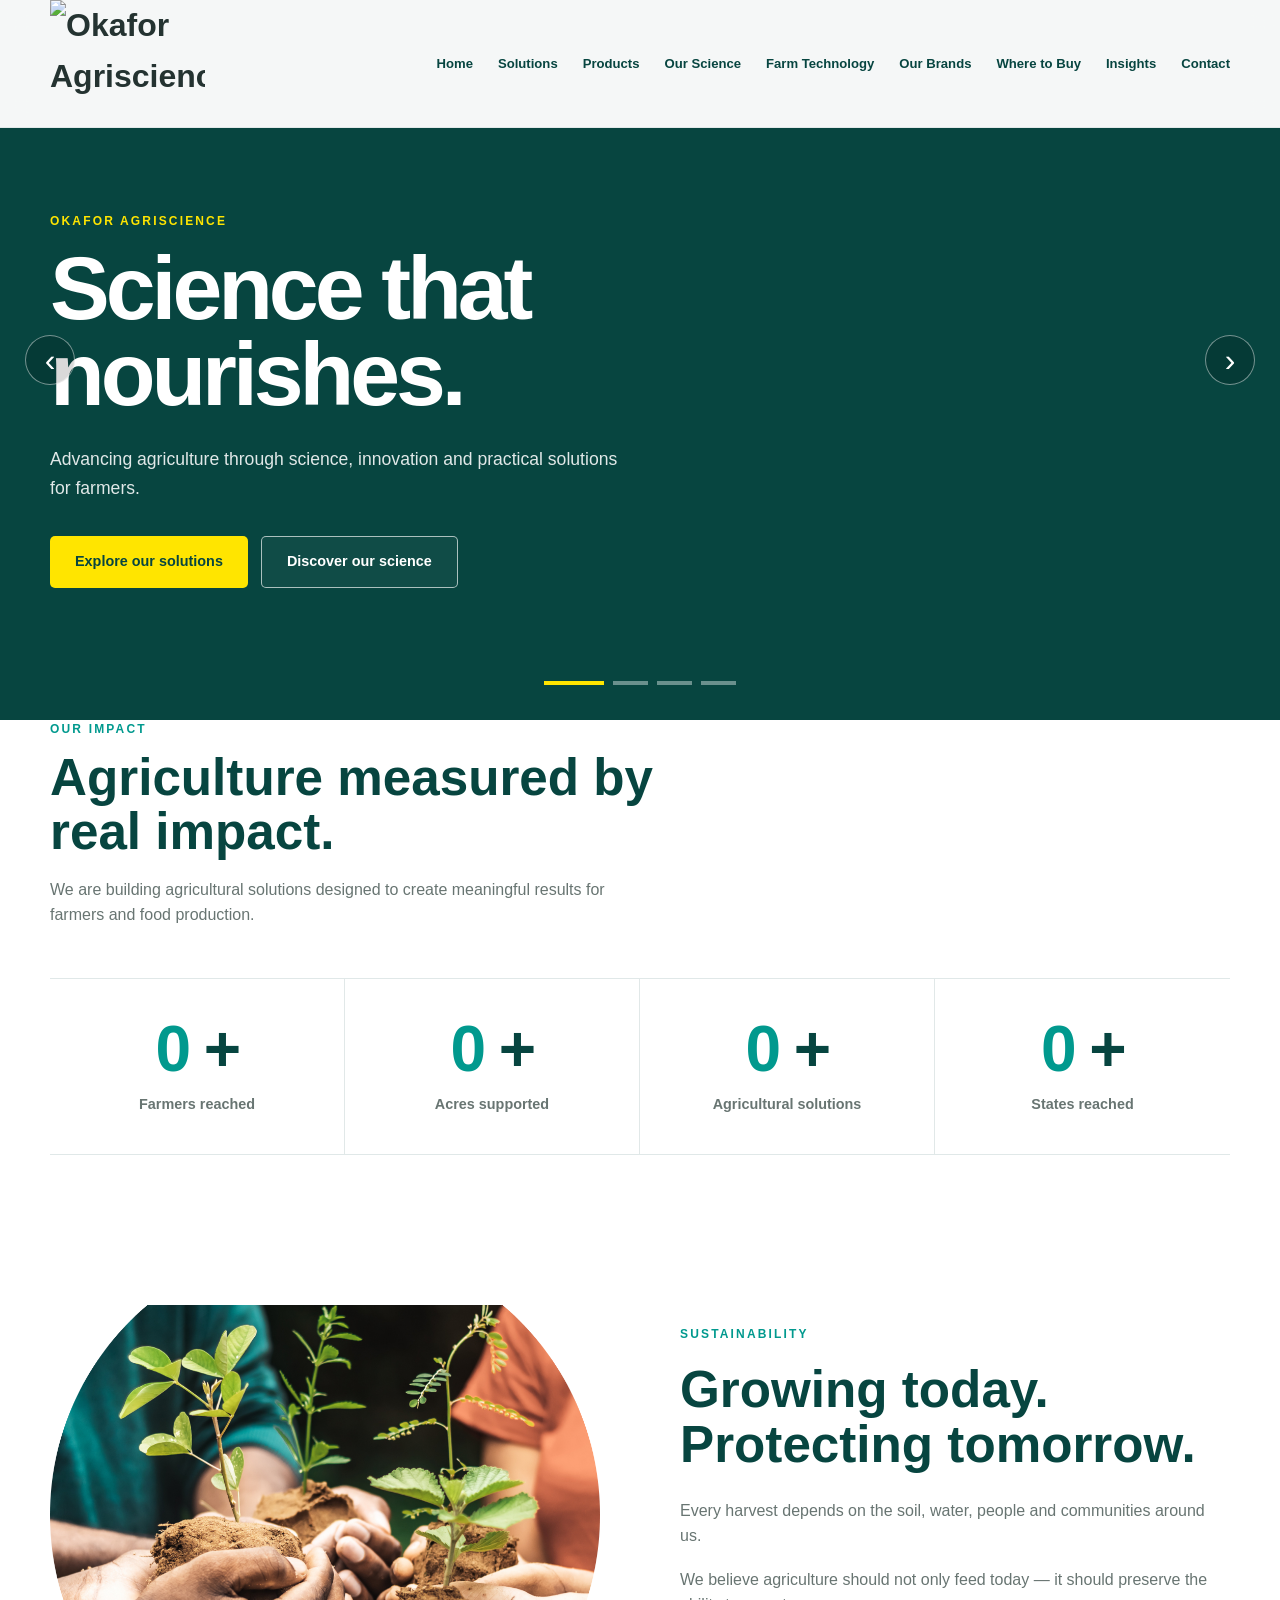
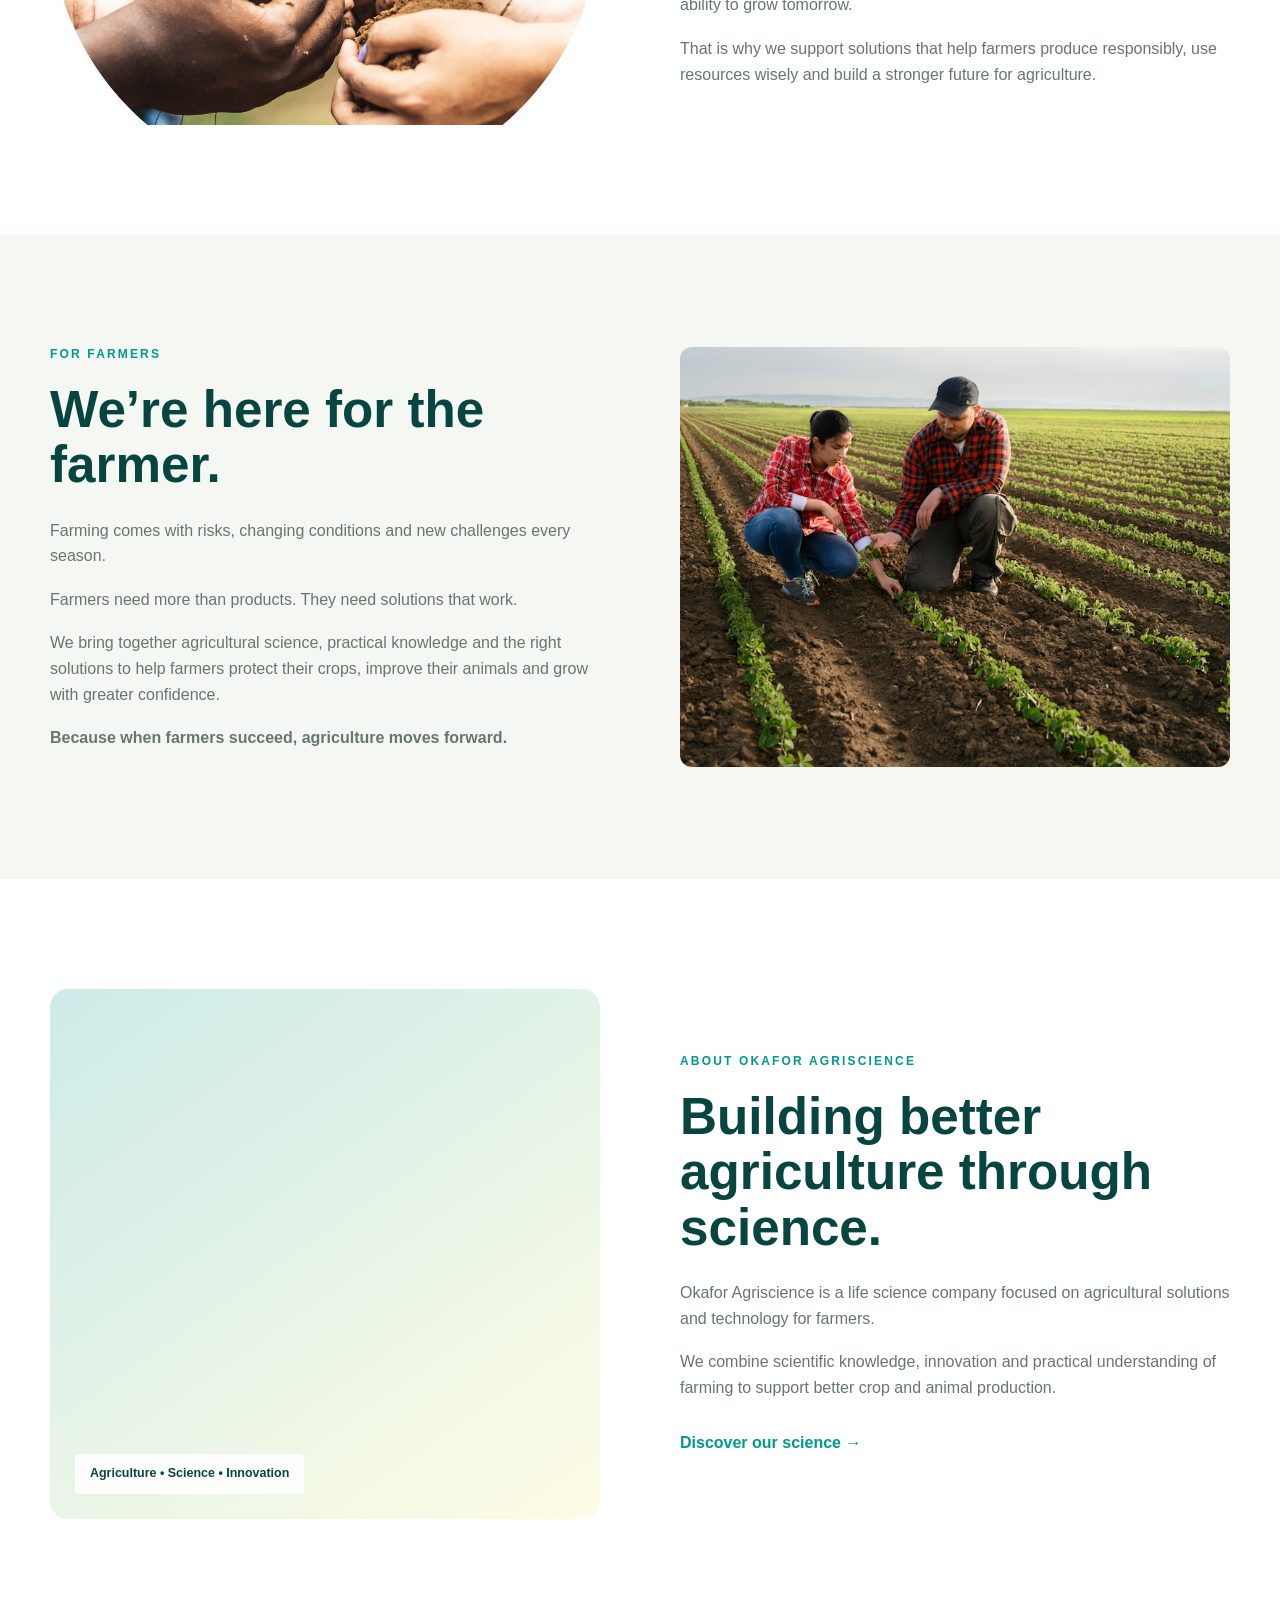
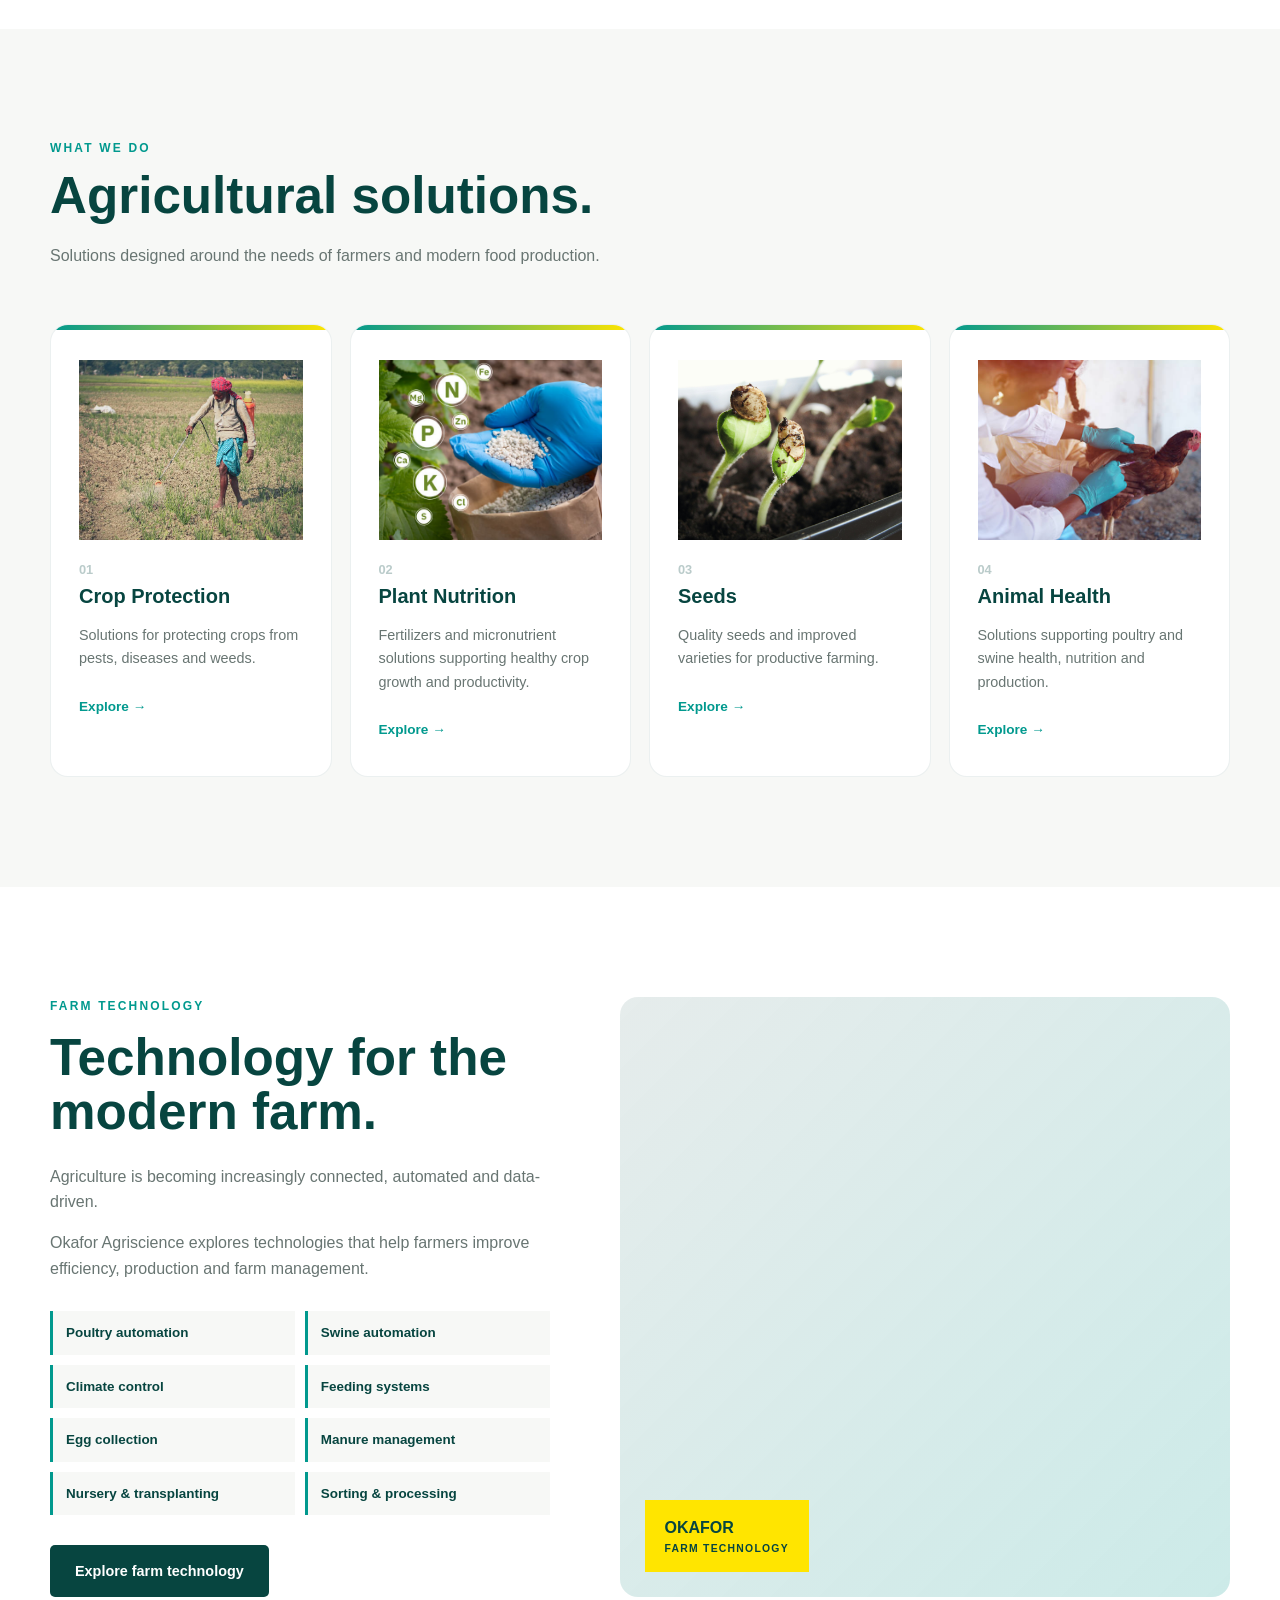
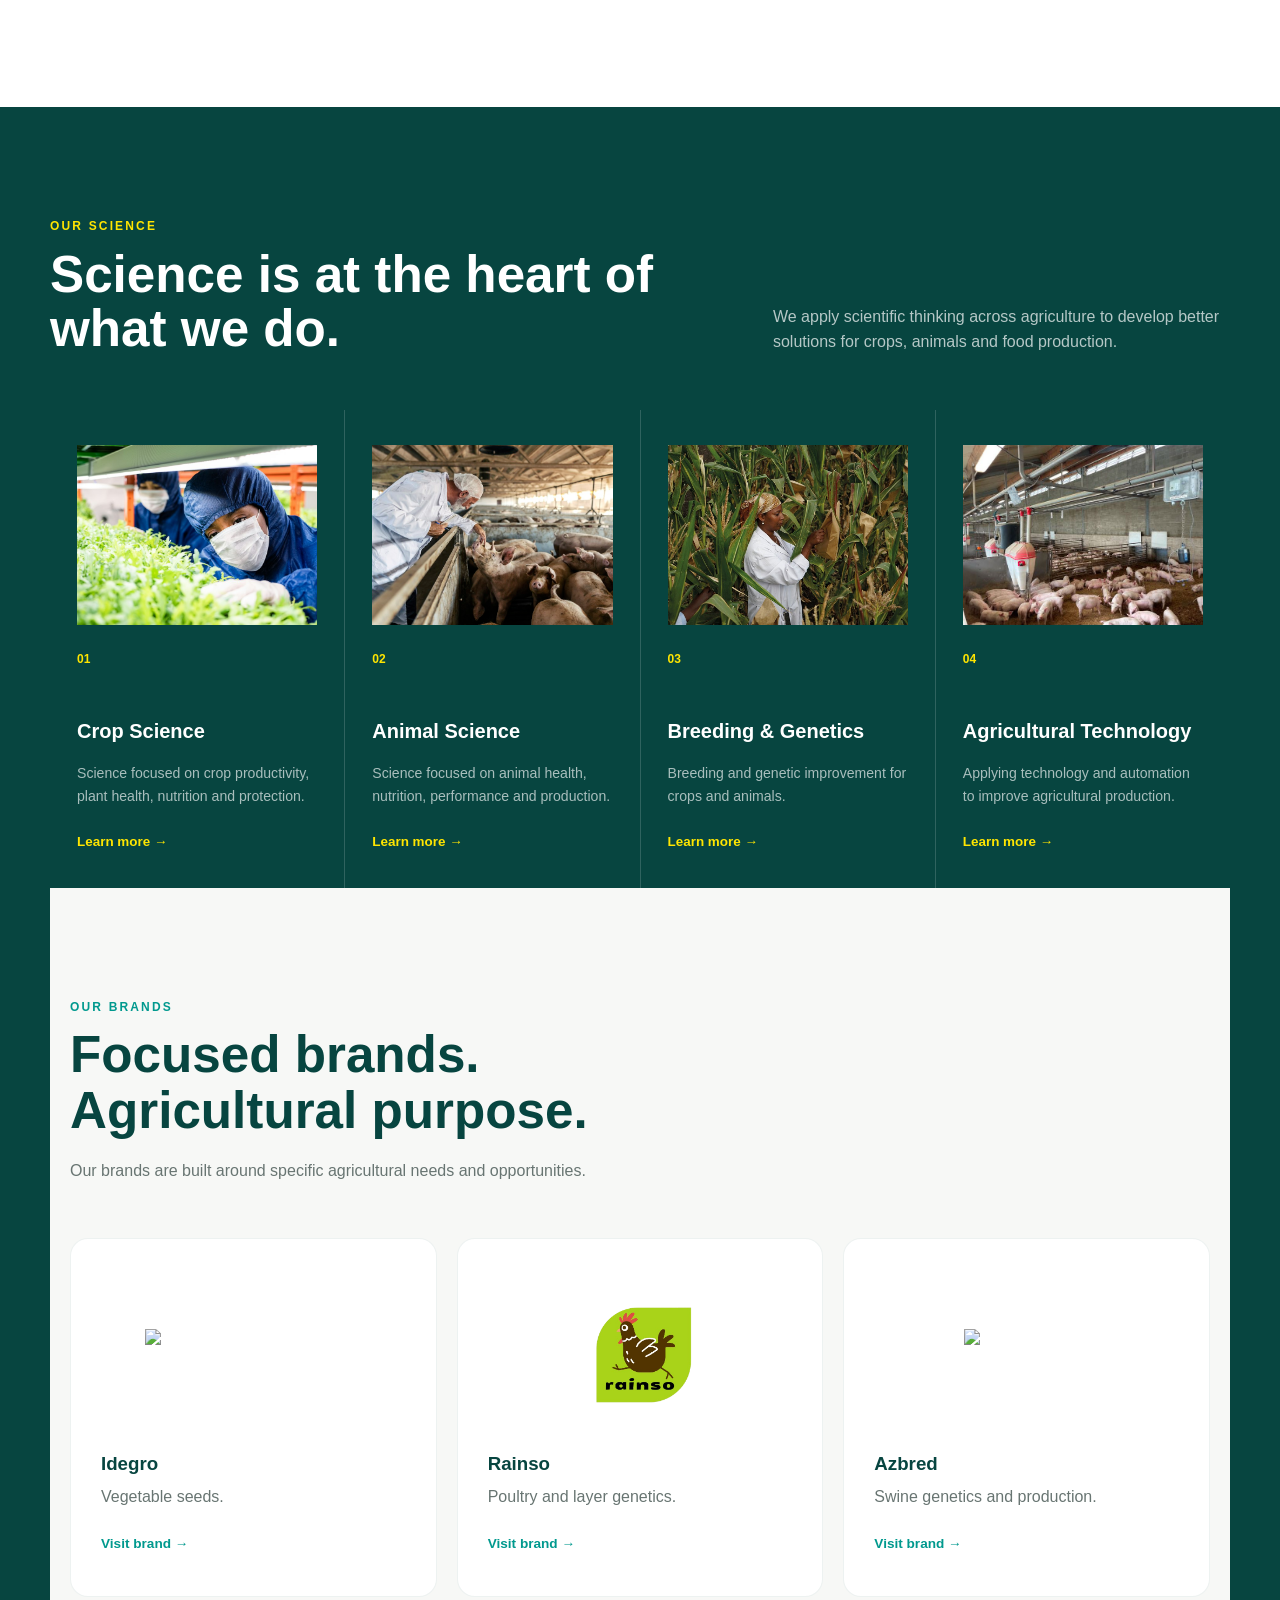
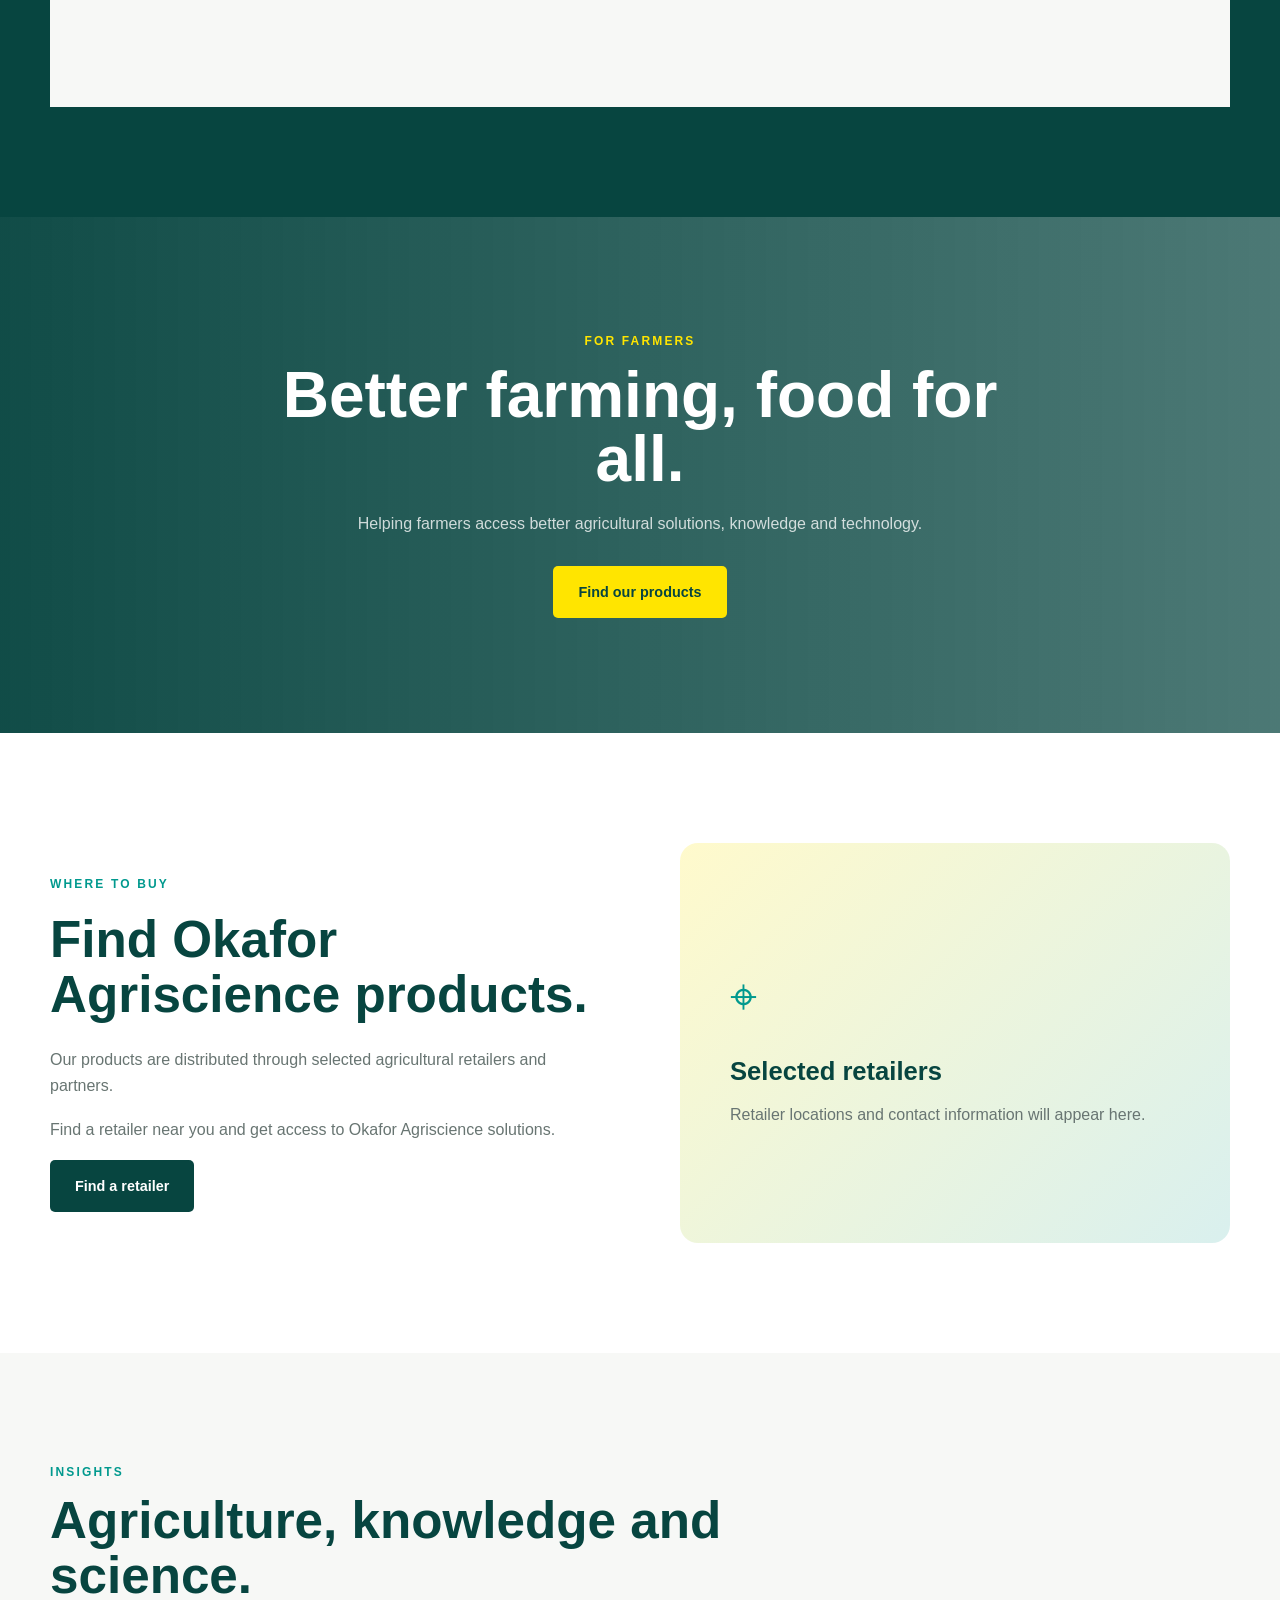
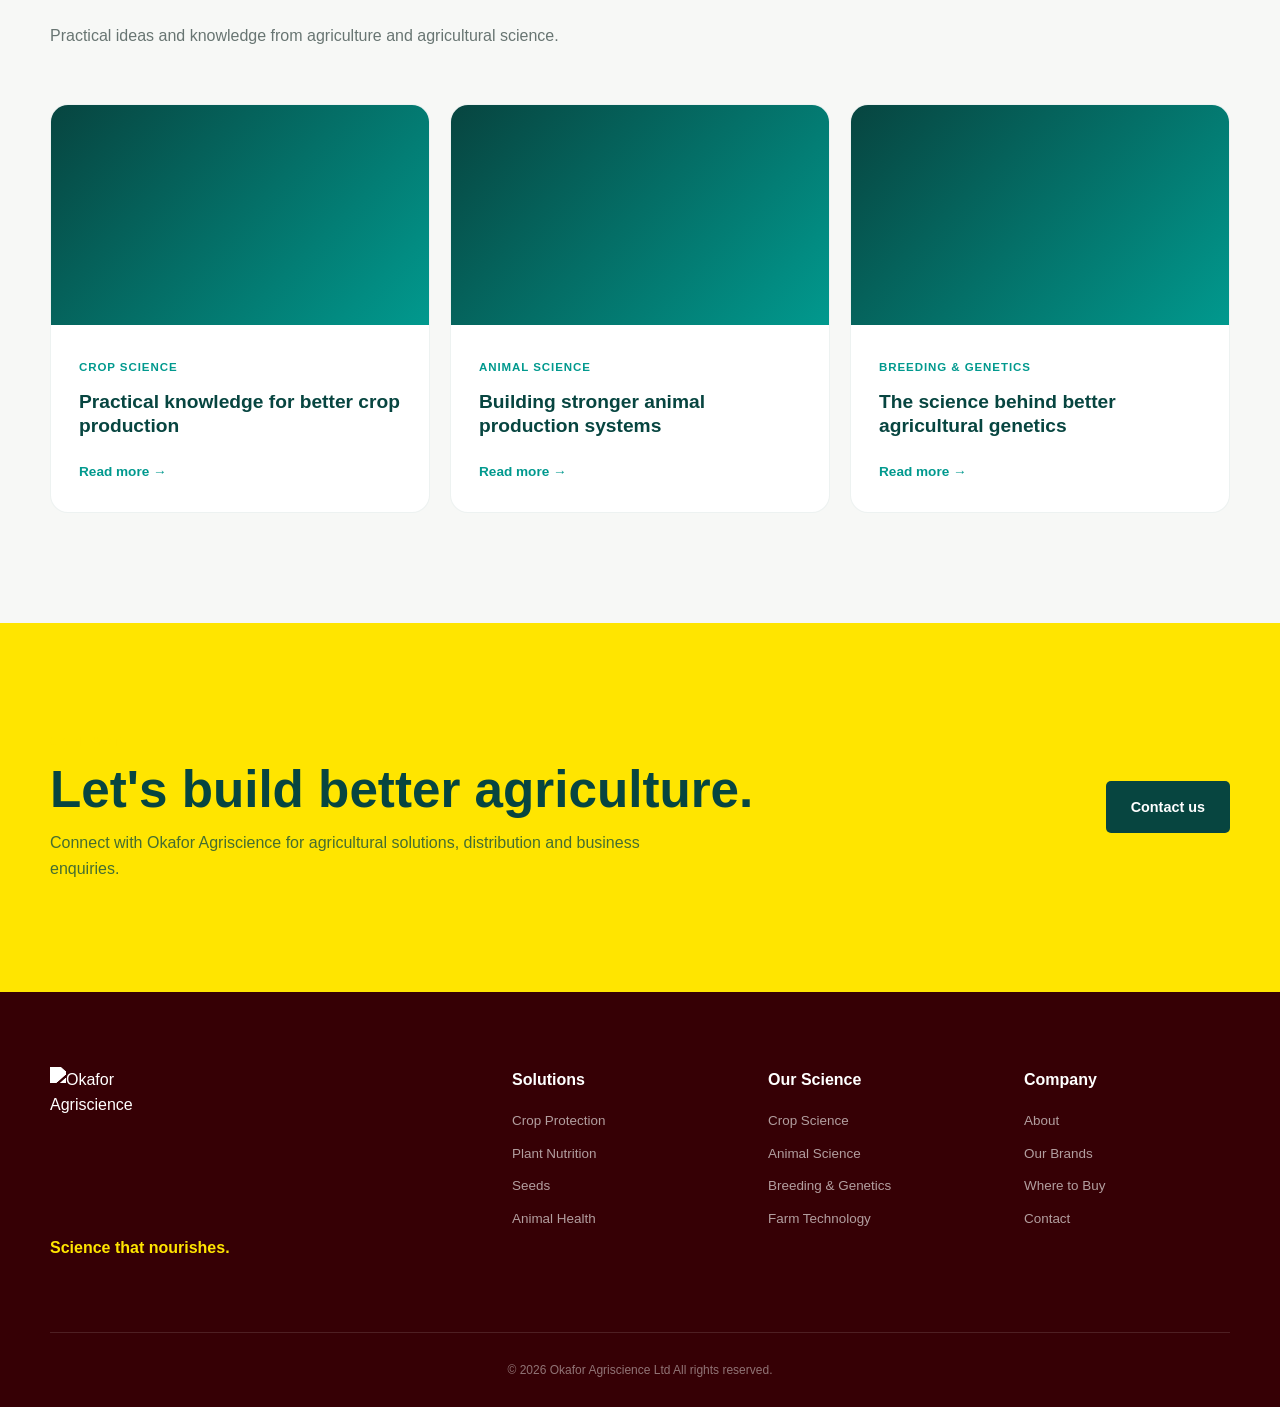
==== commit 8ede923f: "Update index.html" ====
--- a/index.html
+++ b/index.html
@@ -1,1137 +1,1658 @@
-<!DOCTYPE html><html lang="en">  <head>  
-    <meta charset="UTF-8">  
-    <meta name="viewport" content="width=device-width, initial-scale=1.0">  
-    <title>Okafor Agriscience | Science that nourishes</title><meta name="description"  
-      content="Okafor Agriscience is a science-based agriculture company focused on agricultural solutions, technology and better farming.">  <link rel="stylesheet" href="style.css">  </head><body><!-- =========================================================  
-     HEADER  
-========================================================= --><header class="header">  
-    <div class="container nav-container">    <a href="index.html" class="brand-logo">  
-        <img src="okafor-logo.png"  
-             alt="Okafor Agriscience"  
-             class="logo-image">  
-    </a>  <nav class="nav">  
-    <a href="index.html">Home</a>  
-    <a href="solutions.html">Solutions</a>  
-    <a href="products.html">Products</a>  
-    <a href="science.html">Our Science</a>  
-    <a href="farm-automation.html">Farm Technology</a>  
-    <a href="index.html#brands">Our Brands</a>  
-    <a href="where-to-buy.html">Where to Buy</a>  
-    <a href="insights.html">Insights</a>  
-    <a href="contact.html">Contact</a>  
-</nav>  
-
-<button class="menu-button"  
-        aria-label="Open navigation menu">  
-    ☰  
-</button>
-
-</div>  </header><!-- =========================================================  
-     HERO CAROUSEL  
-========================================================= --><main><section class="hero-carousel"><div class="hero-slides"><!-- SLIDE 1 -->  <article class="hero-slide active">  <div class="hero-slide-image"  
-     style="background-image:  
-     url('scientist.jpg');">  
-</div>  
-
-<div class="hero-overlay"></div>  
-
-<div class="container hero-content">  
-
-    <p class="eyebrow">  
-        OKAFOR AGRISCIENCE  
-    </p>  
-
-    <h1>  
-        Science that<br>  
-        nourishes.  
-    </h1>  
-
-    <p class="hero-text">  
-        Advancing agriculture through science,  
-        innovation and practical solutions for  
-        farmers.  
-    </p>  
-
-    <div class="hero-buttons">  
-
-        <a href="solutions.html"  
-           class="button button-primary">  
-            Explore our solutions  
-        </a>  
-
-        <a href="science.html"  
-           class="button button-outline">  
-            Discover our science  
-        </a>  
-
-    </div>  
-
-</div>
-
-</article>  <!-- SLIDE 2 -->  <article class="hero-slide">  <div class="hero-slide-image"  
-     style="background-image:  
-     url('farmers.jpg');">  
-</div>  
-
-<div class="hero-overlay"></div>  
-
-<div class="container hero-content">  
-
-    <p class="eyebrow">  
-        FOR FARMERS  
-    </p>  
-
-    <h1>  
-        Better farming,<br>  
-        food for all.  
-    </h1>  
-
-    <p class="hero-text">  
-        Working with farmers to make better  
-        agricultural solutions accessible,  
-        practical and useful.  
-    </p>  
-
-    <div class="hero-buttons">  
-
-        <a href="where-to-buy.html"  
-           class="button button-primary">  
-            Find our products  
-        </a>  
-
-        <a href="solutions.html"  
-           class="button button-outline">  
-            Explore solutions  
-        </a>  
-
-    </div>  
-
-</div>
-
-</article>  <!-- SLIDE 3 -->  <article class="hero-slide">  <div class="hero-slide-image"  
-     style="background-image:  
-     url('animal-production.jpg');">  
-</div>  
-
-<div class="hero-overlay"></div>  
-
-<div class="container hero-content">  
-
-    <p class="eyebrow">  
-        ANIMAL SCIENCE  
-    </p>  
-
-    <h1>  
-        Better health.<br>  
-        Better production.  
-    </h1>  
-
-    <p class="hero-text">  
-        Supporting poultry and swine producers  
-        through animal health, nutrition,  
-        genetics and science.  
-    </p>  
-
-    <div class="hero-buttons">  
-
-        <a href="solutions.html#animal-health"  
-           class="button button-primary">  
-            Animal solutions  
-        </a>  
-
-        <a href="science.html"  
-           class="button button-outline">  
-            Our science  
-        </a>  
-
-    </div>  
-
-</div>
-
-</article>  <!-- SLIDE 4 -->  <article class="hero-slide">  <div class="hero-slide-image"  
-     style="background-image:  
-     url('farm-automation.jpg');">  
-</div>  
-
-<div class="hero-overlay"></div>  
-
-<div class="container hero-content">  
-
-    <p class="eyebrow">  
-        FARM TECHNOLOGY  
-    </p>  
-
-    <h1>  
-        Technology for<br>  
-        the modern farm.  
-    </h1>  
-
-    <p class="hero-text">  
-        Bringing automation and technology  
-        into crop, poultry and swine production.  
-    </p>  
-
-    <div class="hero-buttons">  
-
-        <a href="farm-automation.html"  
-           class="button button-primary">  
-            Explore farm technology  
-        </a>  
-
-        <a href="contact.html"  
-           class="button button-outline">  
-            Talk to us  
-        </a>  
-
-    </div>  
-
-</div>
-
-</article>  </div><!-- CAROUSEL CONTROLS --><button class="carousel-arrow carousel-prev"  
-aria-label="Previous slide">  
-‹  
-</button>  <button class="carousel-arrow carousel-next"  
-aria-label="Next slide">
-›
-</button>
-
-<div class="hero-indicators"><button class="indicator active"  
-        data-slide="0"  
-        aria-label="Slide 1">  
-</button>  <button class="indicator"  
-data-slide="1"  
-aria-label="Slide 2">
-</button>
-
-<button class="indicator"  
-data-slide="2"  
-aria-label="Slide 3">
-</button>
-
-<button class="indicator"  
-data-slide="3"  
-aria-label="Slide 4">
-</button>
-
-</div></section><!-- =========================================================  
-     OUR IMPACT  
-========================================================= --><section class="impact-section"><div class="container"><div class="impact-heading">  <p class="eyebrow dark">  
-    OUR IMPACT  
-</p>  
-
-<h2>  
-    Agriculture measured  
-    by real impact.  
-</h2>  
-
-<p>  
-    We are building agricultural solutions  
-    designed to create meaningful results  
-    for farmers and food production.  
-</p>
-
-</div>  <div class="impact-grid">  <div class="impact-card">  
-
-    <div class="impact-number">  
-        <span class="counter" data-target="1000">0</span>+  
-    </div>  
-
-    <p>  
-        Farmers reached  
-    </p>  
-
-</div>  
-
-
-<div class="impact-card">  
-
-    <div class="impact-number">  
-        <span class="counter" data-target="2000">0</span>+  
-    </div>  
-
-    <p>  
-        Acres supported  
-    </p>  
-
-</div>  
-
-
-<div class="impact-card">  
-
-    <div class="impact-number">  
-        <span class="counter" data-target="15">0</span>+  
-    </div>  
-
-    <p>  
-        Agricultural solutions  
-    </p>  
-
-</div>  
-
-
-<div class="impact-card">  
-
-    <div class="impact-number">  
-        <span class="counter" data-target="5">0</span>+  
-    </div>  
-
-    <p>  
-        States reached  
-    </p>  
-
-</div>
-
-</div>  </div></section><!-- =========================================================  
-     SUSTAINABILITY  
-========================================================= --><section class="section"><div class="container two-column"><div class="section-image"  
-     style="  
-     min-height:420px;  
-     background-image:url('sustainability.jpg');  
-     background-size:cover;  
-     background-position:center;  
-     border-radius:12px;">  
-</div>  <div class="section-content">  <p class="eyebrow dark">  
-    SUSTAINABILITY  
-</p>  
-
-<h2>  
-    Growing today.  
-    Protecting tomorrow.  
-</h2>  
-
-<p>  
-    Every harvest depends on the soil, water,  
-    people and communities around us.  
-</p>  
-
-<p>  
-    We believe agriculture should not only  
-    feed today — it should preserve the  
-    ability to grow tomorrow.  
-</p>  
-
-<p>  
-    That is why we support solutions that  
-    help farmers produce responsibly, use  
-    resources wisely and build a stronger  
-    future for agriculture.  
-</p>
-
-</div>  </div></section><!-- =========================================================  
-     HELPING FARMERS SUCCEED  
-========================================================= --><section class="section"  
-         style="background:#f5f7f3;"><div class="container two-column"><div class="section-content">  <p class="eyebrow dark">  
-    FOR FARMERS  
-</p>  
-
-<h2>  
-    We’re here for the farmer.  
-</h2>  
-
-<p>  
-    Farming comes with risks, changing  
-    conditions and new challenges every  
-    season.  
-</p>  
-
-<p>  
-    Farmers need more than products.  
-    They need solutions that work.  
-</p>  
-
-<p>  
-    We bring together agricultural science,  
-    practical knowledge and the right  
-    solutions to help farmers protect their  
-    crops, improve their animals and grow  
-    with greater confidence.  
-</p>  
-
-<p>  
-    <strong>  
-        Because when farmers succeed,  
-        agriculture moves forward.  
-    </strong>  
-</p>
-
-</div>  <div class="section-image"  
-     style="  
-     min-height:420px;  
-     background-image:url('farmer-success.jpg');  
-     background-size:cover;  
-     background-position:center;  
-     border-radius:12px;">  
-</div>  </div></section><!-- =========================================================  
-     INTRODUCTION  
-========================================================= --><section class="intro section" id="about"><div class="container two-column"><div class="section-image agriculture-image">  <div class="image-label">  
-    Agriculture • Science • Innovation  
-</div>
-
-</div>  <div class="section-content">  <p class="eyebrow dark">  
-    ABOUT OKAFOR AGRISCIENCE  
-</p>  
-
-<h2>  
-    Building better agriculture  
-    through science.  
-</h2>  
-
-<p>  
-    Okafor Agriscience is a life science company  
-    focused on agricultural solutions and  
-    technology for farmers.  
-</p>  
-
-<p>  
-    We combine scientific knowledge,  
-    innovation and practical understanding  
-    of farming to support better crop and  
-    animal production.  
-</p>  
-
-<a href="science.html"  
-   class="text-link">  
-    Discover our science →  
-</a>
-
-</div>  </div></section><!-- =========================================================  
-     SOLUTIONS  
-========================================================= --><section class="solutions section"  
-         id="solutions"><div class="container"><div class="section-heading">  <p class="eyebrow dark">  
-    WHAT WE DO  
-</p>  
-
-<h2>  
-    Agricultural solutions.  
-</h2>  
-
-<p>  
-    Solutions designed around the needs  
-    of farmers and modern food production.  
-</p>
-
-</div>  <div class="solution-grid">  <!-- CROP PROTECTION -->  
-
-<article class="solution-card">  
-
-    <div class="solution-card-image"  
-         style="width:100%; height:180px; overflow:hidden; margin-bottom:20px;">  
-
-        <img src="crop-protection.jpg"  
-             alt="Crop Protection"  
-             style="width:100%; height:100%; object-fit:cover; display:block;">  
-
-    </div>  
-
-    <div class="card-number">  
-        01  
-    </div>  
-
-    <h3>  
-        Crop Protection  
-    </h3>  
-
-    <p>  
-        Solutions for protecting crops from  
-        pests, diseases and weeds.  
-    </p>  
-
-    <a href="solutions.html#crop-protection">  
-        Explore →  
-    </a>  
-
-</article>  
-
-
-<!-- PLANT NUTRITION -->  
-
-<article class="solution-card">  
-
-    <div class="solution-card-image"  
-         style="width:100%; height:180px; overflow:hidden; margin-bottom:20px;">  
-
-        <img src="plant-nutrition.jpg"  
-             alt="Plant Nutrition"  
-             style="width:100%; height:100%; object-fit:cover; display:block;">  
-
-    </div>  
-
-    <div class="card-number">  
-        02  
-    </div>  
-
-    <h3>  
-        Plant Nutrition  
-    </h3>  
-
-    <p>  
-        Fertilizers and micronutrient solutions  
-        supporting healthy crop growth and  
-        productivity.  
-    </p>  
-
-    <a href="solutions.html#plant-nutrition">  
-        Explore →  
-    </a>  
-
-</article>  
-
-
-<!-- SEEDS -->  
-
-<article class="solution-card">  
-
-    <div class="solution-card-image"  
-         style="width:100%; height:180px; overflow:hidden; margin-bottom:20px;">  
-
-        <img src="seeds.jpg"  
-             alt="Seeds"  
-             style="width:100%; height:100%; object-fit:cover; display:block;">  
-
-    </div>  
-
-    <div class="card-number">  
-        03  
-    </div>  
-
-    <h3>  
-        Seeds  
-    </h3>  
-
-    <p>  
-        Quality seeds and improved varieties  
-        for productive farming.  
-    </p>  
-
-    <a href="solutions.html#seeds">  
-        Explore →  
-    </a>  
-
-</article>  
-
-
-<!-- ANIMAL HEALTH -->  
-
-<article class="solution-card">  
-
-    <div class="solution-card-image"  
-         style="width:100%; height:180px; overflow:hidden; margin-bottom:20px;">  
-
-        <img src="animal-health.jpg"  
-             alt="Animal Health"  
-             style="width:100%; height:100%; object-fit:cover; display:block;">  
-
-    </div>  
-
-    <div class="card-number">  
-        04  
-    </div>  
-
-    <h3>  
-        Animal Health  
-    </h3>  
-
-    <p>  
-        Solutions supporting poultry and  
-        swine health, nutrition and production.  
-    </p>  
-
-    <a href="solutions.html#animal-health">  
-        Explore →  
-    </a>  
-
-</article>
-
-</div>  </div></section><!-- =========================================================  
-     FARM TECHNOLOGY & AUTOMATION  
-========================================================= --><section class="technology-section section"  
-         id="farm-technology"><div class="container technology-layout"><div class="technology-content">  <p class="eyebrow dark">  
-    FARM TECHNOLOGY  
-</p>  
-
-<h2>  
-    Technology for the  
-    modern farm.  
-</h2>  
-
-<p>  
-    Agriculture is becoming increasingly  
-    connected, automated and data-driven.  
-</p>  
-
-<p>  
-    Okafor Agriscience explores technologies  
-    that help farmers improve efficiency,  
-    production and farm management.  
-</p>  
-
-
-<div class="technology-list">  
-
-    <span>  
-        Poultry automation  
-    </span>  
-
-    <span>  
-        Swine automation  
-    </span>  
-
-    <span>  
-        Climate control  
-    </span>  
-
-    <span>  
-        Feeding systems  
-    </span>  
-
-    <span>  
-        Egg collection  
-    </span>  
-
-    <span>  
-        Manure management  
-    </span>  
-
-    <span>  
-        Nursery & transplanting  
-    </span>  
-
-    <span>  
-        Sorting & processing  
-    </span>  
-
-</div>  
-
-
-<a href="farm-automation.html"  
-   class="button button-dark">  
-    Explore farm technology  
-</a>
-
-</div>  <div class="technology-image">  <div class="technology-image-label">  
-
-    <span>  
-        OKAFOR  
-    </span>  
-
-    <small>  
-        FARM TECHNOLOGY  
-    </small>  
-
-</div>
-
-</div>  </div></section><!-- =========================================================  
-     OUR SCIENCE  
-========================================================= --><section class="science section"  
-         id="science"><div class="container"><div class="science-intro">  <div>  
-
-    <p class="eyebrow">  
-        OUR SCIENCE  
-    </p>  
-
-    <h2>  
-        Science is at the heart  
-        of what we do.  
-    </h2>  
-
-</div>  
-
-<p>  
-    We apply scientific thinking across  
-    agriculture to develop better solutions  
-    for crops, animals and food production.  
-</p>
-
-</div>  <div class="science-grid">  <!-- CROP SCIENCE -->  
-
-<article class="science-card">  
-
-    <div class="science-card-image"  
-         style="width:100%; height:180px; overflow:hidden; margin-bottom:20px;">  
-
-        <img src="crop-science.jpg"  
-             alt="Crop Science"  
-             style="width:100%; height:100%; object-fit:cover; display:block;">  
-
-    </div>  
-
-    <span>  
-        01  
-    </span>  
-
-    <h3>  
-        Crop Science  
-    </h3>  
-
-    <p>  
-        Science focused on crop productivity,  
-        plant health, nutrition and protection.  
-    </p>  
-
-    <a href="science.html#crop-science">  
-        Learn more →  
-    </a>  
-
-</article>  
-
-
-<!-- ANIMAL SCIENCE -->  
-
-<article class="science-card">  
-
-    <div class="science-card-image"  
-         style="width:100%; height:180px; overflow:hidden; margin-bottom:20px;">  
-
-        <img src="animal-science.jpg"  
-             alt="Animal Science"  
-             style="width:100%; height:100%; object-fit:cover; display:block;">  
-
-    </div>  
-
-    <span>  
-        02  
-    </span>  
-
-    <h3>  
-        Animal Science  
-    </h3>  
-
-    <p>  
-        Science focused on animal health,  
-        nutrition, performance and production.  
-    </p>  
-
-    <a href="science.html#animal-science">  
-        Learn more →  
-    </a>  
-
-</article>  
-
-
-<!-- BREEDING & GENETICS -->  
-
-<article class="science-card">  
-
-    <div class="science-card-image"  
-         style="width:100%; height:180px; overflow:hidden; margin-bottom:20px;">  
-
-        <img src="breeding-genetics.jpg"  
-             alt="Breeding and Genetics"  
-             style="width:100%; height:100%; object-fit:cover; display:block;">  
-
-    </div>  
-
-    <span>  
-        03  
-    </span>  
-
-    <h3>  
-        Breeding & Genetics  
-    </h3>  
-
-    <p>  
-        Breeding and genetic improvement  
-        for crops and animals.  
-    </p>  
-
-    <a href="science.html#genetics">  
-        Learn more →  
-    </a>  
-
-</article>  
-
-
-<!-- AGRICULTURAL TECHNOLOGY -->  
-
-<article class="science-card">  
-
-    <div class="science-card-image"  
-         style="width:100%; height:180px; overflow:hidden; margin-bottom:20px;">  
-
-        <img src="agricultural-technology.jpg"  
-             alt="Agricultural Technology"  
-             style="width:100%; height:100%; object-fit:cover; display:block;">  
-
-    </div>  
-
-    <span>  
-        04  
-    </span>  
-
-    <h3>  
-        Agricultural Technology  
-    </h3>  
-
-    <p>  
-        Applying technology and automation  
-        to improve agricultural production.  
-    </p>  
-
-    <a href="science.html#technology">  
-        Learn more →  
-    </a>  
-
-</article>
-
-</div>  <!-- =========================================================  
-     BRANDS  
-========================================================= -->  <section class="brands section"  
-         id="brands">  <div class="container">  
-
-    <div class="section-heading">  
-
-        <p class="eyebrow dark">  
-            OUR BRANDS  
-        </p>  
-
-        <h2>  
-            Focused brands.  
-            Agricultural purpose.  
-        </h2>  
-
-        <p>  
-            Our brands are built around specific  
-            agricultural needs and opportunities.  
-        </p>  
-
-    </div>  
-
-
-    <div class="brand-grid">  
-
-
-        <!-- IDEGRO -->  
-
-        <article class="brand-card">  
-
-            <div class="brand-logo">  
-
-                <img src="idegro-logo.png"  
-                     alt="Idegro Seeds">  
-
-            </div>  
-
-            <h3>  
-                Idegro  
-            </h3>  
-
-            <p>  
-                Vegetable seeds.  
-            </p>  
-
-            <a href="idegro.html">  
-                Visit brand →  
-            </a>  
-
-        </article>  
-
-
-        <!-- RAINSO -->  
-
-        <article class="brand-card">  
-
-            <div class="brand-logo">  
-
-                <img src="rainso-logo.png"  
-                     alt="Rainso">  
-
-            </div>  
-
-            <h3>  
-                Rainso  
-            </h3>  
-
-            <p>  
-                Poultry and layer genetics.  
-            </p>  
-
-            <a href="brands.html#rainso">  
-                Visit brand →  
-            </a>  
-
-        </article>  
-
-
-        <!-- AZBRED -->  
-
-        <article class="brand-card">  
-
-            <div class="brand-logo">  
-
-                <img src="azbred-logo.png"  
-                     alt="Azbred">  
-
-            </div>  
-
-            <h3>  
-                Azbred  
-            </h3>  
-
-            <p>  
-                Swine genetics and production.  
-            </p>  
-
-            <a href="brands.html#azbred">  
-                Visit brand →  
-            </a>  
-
-        </article>  
-
-
-    </div>  
-
-</div>
-
-</section>  </div></section><!-- =========================================================  
-     FARMERS CTA  
-========================================================= --><section class="farmer-banner"><div class="container farmer-content"><p class="eyebrow">  
-    FOR FARMERS  
-</p>  <h2>  
-    Better farming,  
-    food for all.  
-</h2>  <p>  
-    Helping farmers access better agricultural  
-    solutions, knowledge and technology.  
-</p>  <a href="where-to-buy.html"  
-class="button button-primary">
-Find our products
-</a>
-
-</div></section><!-- =========================================================  
-     WHERE TO BUY  
-========================================================= --><section class="where-to-buy section"  
-         id="where-to-buy"><div class="container two-column"><div class="section-content">  <p class="eyebrow dark">  
-    WHERE TO BUY  
-</p>  
-
-<h2>  
-    Find Okafor Agriscience products.  
-</h2>  
-
-<p>  
-    Our products are distributed through  
-    selected agricultural retailers and  
-    partners.  
-</p>  
-
-<p>  
-    Find a retailer near you and get access  
-    to Okafor Agriscience solutions.  
-</p>  
-
-<a href="where-to-buy.html"  
-   class="button button-dark">  
-    Find a retailer  
-</a>
-
-</div>  <div class="retailer-box">  <div>  
-
-    <span class="retailer-icon">  
-        ⌖  
-    </span>  
-
-    <h3>  
-        Selected retailers  
-    </h3>  
-
-    <p>  
-        Retailer locations and contact  
-        information will appear here.  
-    </p>  
-
-</div>
-
-</div>  </div></section><!-- =========================================================  
-     INSIGHTS  
-========================================================= --><section class="insights section"  
-         id="insights"><div class="container"><div class="section-heading">  <p class="eyebrow dark">  
-    INSIGHTS  
-</p>  
-
-<h2>  
-    Agriculture, knowledge  
-    and science.  
-</h2>  
-
-<p>  
-    Practical ideas and knowledge from  
-    agriculture and agricultural science.  
-</p>
-
-</div>  <div class="insight-grid">  <article class="insight-card">  
-
-    <div class="insight-image">  
-    </div>  
-
-    <div class="insight-content">  
-
-        <span>  
-            Crop Science  
-        </span>  
-
-        <h3>  
-            Practical knowledge for  
-            better crop production  
-        </h3>  
-
-        <a href="insights.html">  
-            Read more →  
-        </a>  
-
-    </div>  
-
-</article>  
-
-
-<article class="insight-card">  
-
-    <div class="insight-image">  
-    </div>  
-
-    <div class="insight-content">  
-
-        <span>  
-            Animal Science  
-        </span>  
-
-        <h3>  
-            Building stronger animal  
-            production systems  
-        </h3>  
-
-        <a href="insights.html">  
-            Read more →  
-        </a>  
-
-    </div>  
-
-</article>  
-
-
-<article class="insight-card">  
-
-    <div class="insight-image">  
-    </div>  
-
-    <div class="insight-content">  
-
-        <span>  
-            Breeding & Genetics  
-        </span>  
-
-        <h3>  
-            The science behind better  
-            agricultural genetics  
-        </h3>  
-
-        <a href="insights.html">  
-            Read more →  
-        </a>  
-
-    </div>  
-
-</article>
-
-</div>  </div></section><!-- =========================================================  
-     CONTACT  
-========================================================= --><section class="contact section"  
-         id="contact"><div class="container contact-box"><div>  <p class="eyebrow">  
-    CONTACT  
-</p>  
-
-<h2>  
-    Let's build better agriculture.  
-</h2>  
-
-<p>  
-    Connect with Okafor Agriscience for  
-    agricultural solutions, distribution  
-    and business enquiries.  
-</p>
-
-</div>  <a href="contact.html"  
-class="button button-primary">
-Contact us
-</a>
-
-</div></section></main><!-- =========================================================  
-     FOOTER  
-========================================================= --><footer class="footer"><div class="container footer-grid"><div class="footer-brand">  <img src="okafor-logo.png"  
-     alt="Okafor Agriscience"  
-     class="footer-logo-image">  
-
-<p class="footer-motto">  
-    Science that nourishes.  
-</p>  
-
-<p class="footer-company">  
-</p>
-
-</div>  <div>  <h4>  
-    Solutions  
-</h4>  
-
-<a href="solutions.html#crop-protection">  
-    Crop Protection  
-</a>  
-
-<a href="solutions.html#plant-nutrition">  
-    Plant Nutrition  
-</a>  
-
-<a href="solutions.html#seeds">  
-    Seeds  
-</a>  
-
-<a href="solutions.html#animal-health">  
-    Animal Health  
-</a>
-
-</div>  <div>  <h4>  
-    Our Science  
-</h4>  
-
-<a href="science.html#crop-science">  
-    Crop Science  
-</a>  
-
-<a href="science.html#animal-science">  
-    Animal Science  
-</a>  
-
-<a href="science.html#genetics">  
-    Breeding & Genetics  
-</a>  
-
-<a href="farm-automation.html">  
-    Farm Technology  
-</a>
-
-</div>  <div>  <h4>  
-    Company  
-</h4>  
-
-<a href="about.html">  
-    About  
-</a>  
-
-<a href="index.html#brands">  
-    Our Brands  
-</a>  
-
-<a href="where-to-buy.html">  
-    Where to Buy  
-</a>  
-
-<a href="contact.html">  
-    Contact  
-</a>
-
-</div>  </div><div class="container footer-bottom"><p>  
-    © 2026 Okafor Agriscience Ltd  
-    All rights reserved.  
-</p>
-</p>  </div></footer><!-- =========================================================  
-     JAVASCRIPT  
-========================================================= --><script src="script.js"></script></body>  
+<!DOCTYPE html>
+<html lang="en">
+
+<head>
+
+    <meta charset="UTF-8">
+
+    <meta name="viewport"
+          content="width=device-width, initial-scale=1.0">
+
+    <title>
+        Okafor Agriscience | Science that nourishes
+    </title>
+
+    <meta name="description"
+          content="Okafor Agriscience is a science-based agriculture company focused on agricultural solutions, technology and better farming.">
+
+    <link rel="stylesheet"
+          href="style.css">
+
+</head>
+
+
+<body>
+
+
+<!-- =========================================================
+     HEADER
+========================================================= -->
+
+<header class="header">
+
+    <div class="container nav-container">
+
+        <a href="index.html"
+           class="brand-logo">
+
+            <img
+                src="okafor-logo.png"
+                alt="Okafor Agriscience"
+                class="logo-image">
+
+        </a>
+
+
+        <nav class="nav">
+
+            <a href="index.html">
+                Home
+            </a>
+
+            <a href="solutions.html">
+                Solutions
+            </a>
+
+            <a href="products.html">
+                Products
+            </a>
+
+            <a href="science.html">
+                Our Science
+            </a>
+
+            <a href="farm-automation.html">
+                Farm Technology
+            </a>
+
+            <a href="index.html#brands">
+                Our Brands
+            </a>
+
+            <a href="where-to-buy.html">
+                Where to Buy
+            </a>
+
+            <a href="insights.html">
+                Insights
+            </a>
+
+            <a href="contact.html">
+                Contact
+            </a>
+
+        </nav>
+
+
+        <button
+            class="menu-button"
+            aria-label="Open navigation menu">
+
+            ☰
+
+        </button>
+
+    </div>
+
+</header>
+
+
+
+<!-- =========================================================
+     HERO CAROUSEL
+========================================================= -->
+
+<main>
+
+<section class="hero-carousel">
+
+    <div class="hero-slides">
+
+
+        <!-- SLIDE 1 -->
+
+        <article class="hero-slide active">
+
+            <div class="hero-slide-image"
+                 style="background-image:
+                 url('scientist.jpg');">
+            </div>
+
+            <div class="hero-overlay"></div>
+
+            <div class="container hero-content">
+
+                <p class="eyebrow">
+                    OKAFOR AGRISCIENCE
+                </p>
+
+                <h1>
+                    Science that<br>
+                    nourishes.
+                </h1>
+
+                <p class="hero-text">
+                    Advancing agriculture through science,
+                    innovation and practical solutions for
+                    farmers.
+                </p>
+
+                <div class="hero-buttons">
+
+                    <a href="solutions.html"
+                       class="button button-primary">
+                        Explore our solutions
+                    </a>
+
+                    <a href="science.html"
+                       class="button button-outline">
+                        Discover our science
+                    </a>
+
+                </div>
+
+            </div>
+
+        </article>
+
+
+        <!-- SLIDE 2 -->
+
+        <article class="hero-slide">
+
+            <div class="hero-slide-image"
+                 style="background-image:
+                 url('farmers.jpg');">
+            </div>
+
+            <div class="hero-overlay"></div>
+
+            <div class="container hero-content">
+
+                <p class="eyebrow">
+                    FOR FARMERS
+                </p>
+
+                <h1>
+                    Better farming,<br>
+                    food for all.
+                </h1>
+
+                <p class="hero-text">
+                    Working with farmers to make better
+                    agricultural solutions accessible,
+                    practical and useful.
+                </p>
+
+                <div class="hero-buttons">
+
+                    <a href="where-to-buy.html"
+                       class="button button-primary">
+                        Find our products
+                    </a>
+
+                    <a href="solutions.html"
+                       class="button button-outline">
+                        Explore solutions
+                    </a>
+
+                </div>
+
+            </div>
+
+        </article>
+
+
+        <!-- SLIDE 3 -->
+
+        <article class="hero-slide">
+
+            <div class="hero-slide-image"
+                 style="background-image:
+                 url('animal-production.jpg');">
+            </div>
+
+            <div class="hero-overlay"></div>
+
+            <div class="container hero-content">
+
+                <p class="eyebrow">
+                    ANIMAL SCIENCE
+                </p>
+
+                <h1>
+                    Better health.<br>
+                    Better production.
+                </h1>
+
+                <p class="hero-text">
+                    Supporting poultry and swine producers
+                    through animal health, nutrition,
+                    genetics and science.
+                </p>
+
+                <div class="hero-buttons">
+
+                    <a href="solutions.html#animal-health"
+                       class="button button-primary">
+                        Animal solutions
+                    </a>
+
+                    <a href="science.html"
+                       class="button button-outline">
+                        Our science
+                    </a>
+
+                </div>
+
+            </div>
+
+        </article>
+
+
+        <!-- SLIDE 4 -->
+
+        <article class="hero-slide">
+
+            <div class="hero-slide-image"
+                 style="background-image:
+                 url('farm-automation.jpg');">
+            </div>
+
+            <div class="hero-overlay"></div>
+
+            <div class="container hero-content">
+
+                <p class="eyebrow">
+                    FARM TECHNOLOGY
+                </p>
+
+                <h1>
+                    Technology for<br>
+                    the modern farm.
+                </h1>
+
+                <p class="hero-text">
+                    Bringing automation and technology
+                    into crop, poultry and swine production.
+                </p>
+
+                <div class="hero-buttons">
+
+                    <a href="farm-automation.html"
+                       class="button button-primary">
+                        Explore farm technology
+                    </a>
+
+                    <a href="contact.html"
+                       class="button button-outline">
+                        Talk to us
+                    </a>
+
+                </div>
+
+            </div>
+
+        </article>
+
+    </div>
+
+
+    <!-- CAROUSEL CONTROLS -->
+
+    <button
+        class="carousel-arrow carousel-prev"
+        aria-label="Previous slide">
+
+        ‹
+
+    </button>
+
+
+    <button
+        class="carousel-arrow carousel-next"
+        aria-label="Next slide">
+
+        ›
+
+    </button>
+
+
+    <div class="hero-indicators">
+
+        <button
+            class="indicator active"
+            data-slide="0"
+            aria-label="Slide 1">
+        </button>
+
+        <button
+            class="indicator"
+            data-slide="1"
+            aria-label="Slide 2">
+        </button>
+
+        <button
+            class="indicator"
+            data-slide="2"
+            aria-label="Slide 3">
+        </button>
+
+        <button
+            class="indicator"
+            data-slide="3"
+            aria-label="Slide 4">
+        </button>
+
+    </div>
+
+</section>
+
+
+
+<!-- =========================================================
+     OUR IMPACT
+========================================================= -->
+
+<section class="impact-section">
+
+    <div class="container">
+
+        <div class="impact-heading">
+
+            <p class="eyebrow dark">
+                OUR IMPACT
+            </p>
+
+            <h2>
+                Agriculture measured
+                by real impact.
+            </h2>
+
+            <p>
+                We are building agricultural solutions
+                designed to create meaningful results
+                for farmers and food production.
+            </p>
+
+        </div>
+
+
+        <div class="impact-grid">
+
+
+            <div class="impact-card">
+
+                <div class="impact-number">
+
+                    <span
+                        class="counter"
+                        data-target="1000">
+                        0
+                    </span>+
+
+                </div>
+
+                <p>
+                    Farmers reached
+                </p>
+
+            </div>
+
+
+            <div class="impact-card">
+
+                <div class="impact-number">
+
+                    <span
+                        class="counter"
+                        data-target="2000">
+                        0
+                    </span>+
+
+                </div>
+
+                <p>
+                    Acres supported
+                </p>
+
+            </div>
+
+
+            <div class="impact-card">
+
+                <div class="impact-number">
+
+                    <span
+                        class="counter"
+                        data-target="15">
+                        0
+                    </span>+
+
+                </div>
+
+                <p>
+                    Agricultural solutions
+                </p>
+
+            </div>
+
+
+            <div class="impact-card">
+
+                <div class="impact-number">
+
+                    <span
+                        class="counter"
+                        data-target="5">
+                        0
+                    </span>+
+
+                </div>
+
+                <p>
+                    States reached
+                </p>
+
+            </div>
+
+        </div>
+
+    </div>
+
+</section>
+
+
+
+<!-- =========================================================
+     SUSTAINABILITY
+========================================================= -->
+
+<section class="section">
+
+    <div class="container two-column">
+
+        <div class="section-image"
+             style="
+             min-height:420px;
+             background-image:url('sustainability.jpg');
+             background-size:cover;
+             background-position:center;
+             border-radius:12px;">
+        </div>
+
+
+        <div class="section-content">
+
+            <p class="eyebrow dark">
+                SUSTAINABILITY
+            </p>
+
+            <h2>
+                Growing today.
+                Protecting tomorrow.
+            </h2>
+
+            <p>
+                Every harvest depends on the soil, water,
+                people and communities around us.
+            </p>
+
+            <p>
+                We believe agriculture should not only
+                feed today — it should preserve the
+                ability to grow tomorrow.
+            </p>
+
+            <p>
+                That is why we support solutions that
+                help farmers produce responsibly, use
+                resources wisely and build a stronger
+                future for agriculture.
+            </p>
+
+        </div>
+
+    </div>
+
+</section>
+
+
+
+<!-- =========================================================
+     HELPING FARMERS SUCCEED
+========================================================= -->
+
+<section class="section"
+         style="background:#f5f7f3;">
+
+    <div class="container two-column">
+
+        <div class="section-content">
+
+            <p class="eyebrow dark">
+                FOR FARMERS
+            </p>
+
+            <h2>
+                We’re here for the farmer.
+            </h2>
+
+            <p>
+                Farming comes with risks, changing
+                conditions and new challenges every
+                season.
+            </p>
+
+            <p>
+                Farmers need more than products.
+                They need solutions that work.
+            </p>
+
+            <p>
+                We bring together agricultural science,
+                practical knowledge and the right
+                solutions to help farmers protect their
+                crops, improve their animals and grow
+                with greater confidence.
+            </p>
+
+            <p>
+                <strong>
+                    Because when farmers succeed,
+                    agriculture moves forward.
+                </strong>
+            </p>
+
+        </div>
+
+
+        <div class="section-image"
+             style="
+             min-height:420px;
+             background-image:url('farmer-success.jpg');
+             background-size:cover;
+             background-position:center;
+             border-radius:12px;">
+        </div>
+
+    </div>
+
+</section>
+
+
+
+<!-- =========================================================
+     INTRODUCTION
+========================================================= -->
+
+<section class="intro section"
+         id="about">
+
+    <div class="container two-column">
+
+        <div class="section-image agriculture-image">
+
+            <div class="image-label">
+                Agriculture • Science • Innovation
+            </div>
+
+        </div>
+
+
+        <div class="section-content">
+
+            <p class="eyebrow dark">
+                ABOUT OKAFOR AGRISCIENCE
+            </p>
+
+            <h2>
+                Building better agriculture
+                through science.
+            </h2>
+
+            <p>
+                Okafor Agriscience is a life science company
+                focused on agricultural solutions and
+                technology for farmers.
+            </p>
+
+            <p>
+                We combine scientific knowledge,
+                innovation and practical understanding
+                of farming to support better crop and
+                animal production.
+            </p>
+
+            <a href="science.html"
+               class="text-link">
+                Discover our science →
+            </a>
+
+        </div>
+
+    </div>
+
+</section>
+
+
+
+<!-- =========================================================
+     SOLUTIONS
+========================================================= -->
+
+<section class="solutions section"
+         id="solutions">
+
+    <div class="container">
+
+        <div class="section-heading">
+
+            <p class="eyebrow dark">
+                WHAT WE DO
+            </p>
+
+            <h2>
+                Agricultural solutions.
+            </h2>
+
+            <p>
+                Solutions designed around the needs
+                of farmers and modern food production.
+            </p>
+
+        </div>
+
+
+        <div class="solution-grid">
+
+
+            <!-- CROP PROTECTION -->
+
+            <article class="solution-card">
+
+                <div class="solution-card-image"
+                     style="
+                     width:100%;
+                     height:180px;
+                     overflow:hidden;
+                     margin-bottom:20px;">
+
+                    <img
+                        src="crop-protection.jpg"
+                        alt="Crop Protection"
+                        style="
+                        width:100%;
+                        height:100%;
+                        object-fit:cover;
+                        display:block;">
+
+                </div>
+
+                <div class="card-number">
+                    01
+                </div>
+
+                <h3>
+                    Crop Protection
+                </h3>
+
+                <p>
+                    Solutions for protecting crops from
+                    pests, diseases and weeds.
+                </p>
+
+                <a href="solutions.html#crop-protection">
+                    Explore →
+                </a>
+
+            </article>
+
+
+            <!-- PLANT NUTRITION -->
+
+            <article class="solution-card">
+
+                <div class="solution-card-image"
+                     style="
+                     width:100%;
+                     height:180px;
+                     overflow:hidden;
+                     margin-bottom:20px;">
+
+                    <img
+                        src="plant-nutrition.jpg"
+                        alt="Plant Nutrition"
+                        style="
+                        width:100%;
+                        height:100%;
+                        object-fit:cover;
+                        display:block;">
+
+                </div>
+
+                <div class="card-number">
+                    02
+                </div>
+
+                <h3>
+                    Plant Nutrition
+                </h3>
+
+                <p>
+                    Fertilizers and micronutrient solutions
+                    supporting healthy crop growth and
+                    productivity.
+                </p>
+
+                <a href="solutions.html#plant-nutrition">
+                    Explore →
+                </a>
+
+            </article>
+
+
+            <!-- SEEDS -->
+
+            <article class="solution-card">
+
+                <div class="solution-card-image"
+                     style="
+                     width:100%;
+                     height:180px;
+                     overflow:hidden;
+                     margin-bottom:20px;">
+
+                    <img
+                        src="seeds.jpg"
+                        alt="Seeds"
+                        style="
+                        width:100%;
+                        height:100%;
+                        object-fit:cover;
+                        display:block;">
+
+                </div>
+
+                <div class="card-number">
+                    03
+                </div>
+
+                <h3>
+                    Seeds
+                </h3>
+
+                <p>
+                    Quality seeds and improved varieties
+                    for productive farming.
+                </p>
+
+                <a href="solutions.html#seeds">
+                    Explore →
+                </a>
+
+            </article>
+
+
+            <!-- ANIMAL HEALTH -->
+
+            <article class="solution-card">
+
+                <div class="solution-card-image"
+                     style="
+                     width:100%;
+                     height:180px;
+                     overflow:hidden;
+                     margin-bottom:20px;">
+
+                    <img
+                        src="animal-health.jpg"
+                        alt="Animal Health"
+                        style="
+                        width:100%;
+                        height:100%;
+                        object-fit:cover;
+                        display:block;">
+
+                </div>
+
+                <div class="card-number">
+                    04
+                </div>
+
+                <h3>
+                    Animal Health
+                </h3>
+
+                <p>
+                    Solutions supporting poultry and
+                    swine health, nutrition and production.
+                </p>
+
+                <a href="solutions.html#animal-health">
+                    Explore →
+                </a>
+
+            </article>
+
+        </div>
+
+    </div>
+
+</section>
+
+
+
+<!-- =========================================================
+     FARM TECHNOLOGY & AUTOMATION
+========================================================= -->
+
+<section class="technology-section section"
+         id="farm-technology">
+
+    <div class="container technology-layout">
+
+        <div class="technology-content">
+
+            <p class="eyebrow dark">
+                FARM TECHNOLOGY
+            </p>
+
+            <h2>
+                Technology for the
+                modern farm.
+            </h2>
+
+            <p>
+                Agriculture is becoming increasingly
+                connected, automated and data-driven.
+            </p>
+
+            <p>
+                Okafor Agriscience explores technologies
+                that help farmers improve efficiency,
+                production and farm management.
+            </p>
+
+
+            <div class="technology-list">
+
+                <span>
+                    Poultry automation
+                </span>
+
+                <span>
+                    Swine automation
+                </span>
+
+                <span>
+                    Climate control
+                </span>
+
+                <span>
+                    Feeding systems
+                </span>
+
+                <span>
+                    Egg collection
+                </span>
+
+                <span>
+                    Manure management
+                </span>
+
+                <span>
+                    Nursery & transplanting
+                </span>
+
+                <span>
+                    Sorting & processing
+                </span>
+
+            </div>
+
+
+            <a href="farm-automation.html"
+               class="button button-dark">
+                Explore farm technology
+            </a>
+
+        </div>
+
+
+        <div class="technology-image">
+
+            <div class="technology-image-label">
+
+                <span>
+                    OKAFOR
+                </span>
+
+                <small>
+                    FARM TECHNOLOGY
+                </small>
+
+            </div>
+
+        </div>
+
+    </div>
+
+</section>
+
+
+
+<!-- =========================================================
+     OUR SCIENCE
+========================================================= -->
+
+<section class="science section"
+         id="science">
+
+    <div class="container">
+
+        <div class="science-intro">
+
+            <div>
+
+                <p class="eyebrow">
+                    OUR SCIENCE
+                </p>
+
+                <h2>
+                    Science is at the heart
+                    of what we do.
+                </h2>
+
+            </div>
+
+            <p>
+                We apply scientific thinking across
+                agriculture to develop better solutions
+                for crops, animals and food production.
+            </p>
+
+        </div>
+
+
+        <div class="science-grid">
+
+
+            <!-- CROP SCIENCE -->
+
+            <article class="science-card">
+
+                <div class="science-card-image"
+                     style="
+                     width:100%;
+                     height:180px;
+                     overflow:hidden;
+                     margin-bottom:20px;">
+
+                    <img
+                        src="crop-science.jpg"
+                        alt="Crop Science"
+                        style="
+                        width:100%;
+                        height:100%;
+                        object-fit:cover;
+                        display:block;">
+
+                </div>
+
+                <span>
+                    01
+                </span>
+
+                <h3>
+                    Crop Science
+                </h3>
+
+                <p>
+                    Science focused on crop productivity,
+                    plant health, nutrition and protection.
+                </p>
+
+                <a href="science.html#crop-science">
+                    Learn more →
+                </a>
+
+            </article>
+
+
+            <!-- ANIMAL SCIENCE -->
+
+            <article class="science-card">
+
+                <div class="science-card-image"
+                     style="
+                     width:100%;
+                     height:180px;
+                     overflow:hidden;
+                     margin-bottom:20px;">
+
+                    <img
+                        src="animal-science.jpg"
+                        alt="Animal Science"
+                        style="
+                        width:100%;
+                        height:100%;
+                        object-fit:cover;
+                        display:block;">
+
+                </div>
+
+                <span>
+                    02
+                </span>
+
+                <h3>
+                    Animal Science
+                </h3>
+
+                <p>
+                    Science focused on animal health,
+                    nutrition, performance and production.
+                </p>
+
+                <a href="science.html#animal-science">
+                    Learn more →
+                </a>
+
+            </article>
+
+
+            <!-- BREEDING & GENETICS -->
+
+            <article class="science-card">
+
+                <div class="science-card-image"
+                     style="
+                     width:100%;
+                     height:180px;
+                     overflow:hidden;
+                     margin-bottom:20px;">
+
+                    <img
+                        src="breeding-genetics.jpg"
+                        alt="Breeding and Genetics"
+                        style="
+                        width:100%;
+                        height:100%;
+                        object-fit:cover;
+                        display:block;">
+
+                </div>
+
+                <span>
+                    03
+                </span>
+
+                <h3>
+                    Breeding & Genetics
+                </h3>
+
+                <p>
+                    Breeding and genetic improvement
+                    for crops and animals.
+                </p>
+
+                <a href="science.html#genetics">
+                    Learn more →
+                </a>
+
+            </article>
+
+
+            <!-- AGRICULTURAL TECHNOLOGY -->
+
+            <article class="science-card">
+
+                <div class="science-card-image"
+                     style="
+                     width:100%;
+                     height:180px;
+                     overflow:hidden;
+                     margin-bottom:20px;">
+
+                    <img
+                        src="agricultural-technology.jpg"
+                        alt="Agricultural Technology"
+                        style="
+                        width:100%;
+                        height:100%;
+                        object-fit:cover;
+                        display:block;">
+
+                </div>
+
+                <span>
+                    04
+                </span>
+
+                <h3>
+                    Agricultural Technology
+                </h3>
+
+                <p>
+                    Applying technology and automation
+                    to improve agricultural production.
+                </p>
+
+                <a href="science.html#technology">
+                    Learn more →
+                </a>
+
+            </article>
+
+        </div>
+
+
+
+        <!-- =========================================================
+             BRANDS
+        ========================================================= -->
+
+        <section class="brands section"
+                 id="brands">
+
+            <div class="container">
+
+                <div class="section-heading">
+
+                    <p class="eyebrow dark">
+                        OUR BRANDS
+                    </p>
+
+                    <h2>
+                        Focused brands.
+                        Agricultural purpose.
+                    </h2>
+
+                    <p>
+                        Our brands are built around specific
+                        agricultural needs and opportunities.
+                    </p>
+
+                </div>
+
+
+                <div class="brand-grid">
+
+
+                    <!-- IDEGRO -->
+
+                    <article class="brand-card">
+
+                        <div class="brand-logo">
+
+                            <img
+                                src="idegro-logo.png"
+                                alt="Idegro Seeds">
+
+                        </div>
+
+                        <h3>
+                            Idegro
+                        </h3>
+
+                        <p>
+                            Vegetable seeds.
+                        </p>
+
+                        <a href="idegro.html">
+                            Visit brand →
+                        </a>
+
+                    </article>
+
+
+                    <!-- RAINSO -->
+
+                    <article class="brand-card">
+
+                        <div class="brand-logo">
+
+                            <img
+                                src="rainso-logo.png"
+                                alt="Rainso">
+
+                        </div>
+
+                        <h3>
+                            Rainso
+                        </h3>
+
+                        <p>
+                            Poultry and layer genetics.
+                        </p>
+
+                        <a href="brands.html#rainso">
+                            Visit brand →
+                        </a>
+
+                    </article>
+
+
+                    <!-- AZBRED -->
+
+                    <article class="brand-card">
+
+                        <div class="brand-logo">
+
+                            <img
+                                src="azbred-logo.png"
+                                alt="Azbred">
+
+                        </div>
+
+                        <h3>
+                            Azbred
+                        </h3>
+
+                        <p>
+                            Swine genetics and production.
+                        </p>
+
+                        <a href="brands.html#azbred">
+                            Visit brand →
+                        </a>
+
+                    </article>
+
+
+                </div>
+
+            </div>
+
+        </section>
+
+    </div>
+
+</section>
+
+
+
+<!-- =========================================================
+     FARMERS CTA
+========================================================= -->
+
+<section class="farmer-banner">
+
+    <div class="container farmer-content">
+
+        <p class="eyebrow">
+            FOR FARMERS
+        </p>
+
+        <h2>
+            Better farming,
+            food for all.
+        </h2>
+
+        <p>
+            Helping farmers access better agricultural
+            solutions, knowledge and technology.
+        </p>
+
+        <a href="where-to-buy.html"
+           class="button button-primary">
+            Find our products
+        </a>
+
+    </div>
+
+</section>
+
+
+
+<!-- =========================================================
+     WHERE TO BUY
+========================================================= -->
+
+<section class="where-to-buy section"
+         id="where-to-buy">
+
+    <div class="container two-column">
+
+        <div class="section-content">
+
+            <p class="eyebrow dark">
+                WHERE TO BUY
+            </p>
+
+            <h2>
+                Find Okafor Agriscience products.
+            </h2>
+
+            <p>
+                Our products are distributed through
+                selected agricultural retailers and
+                partners.
+            </p>
+
+            <p>
+                Find a retailer near you and get access
+                to Okafor Agriscience solutions.
+            </p>
+
+            <a href="where-to-buy.html"
+               class="button button-dark">
+                Find a retailer
+            </a>
+
+        </div>
+
+
+        <div class="retailer-box">
+
+            <div>
+
+                <span class="retailer-icon">
+                    ⌖
+                </span>
+
+                <h3>
+                    Selected retailers
+                </h3>
+
+                <p>
+                    Retailer locations and contact
+                    information will appear here.
+                </p>
+
+            </div>
+
+        </div>
+
+    </div>
+
+</section>
+
+
+
+<!-- =========================================================
+     INSIGHTS
+========================================================= -->
+
+<section class="insights section"
+         id="insights">
+
+    <div class="container">
+
+        <div class="section-heading">
+
+            <p class="eyebrow dark">
+                INSIGHTS
+            </p>
+
+            <h2>
+                Agriculture, knowledge
+                and science.
+            </h2>
+
+            <p>
+                Practical ideas and knowledge from
+                agriculture and agricultural science.
+            </p>
+
+        </div>
+
+
+        <div class="insight-grid">
+
+
+            <article class="insight-card">
+
+                <div class="insight-image">
+                </div>
+
+                <div class="insight-content">
+
+                    <span>
+                        Crop Science
+                    </span>
+
+                    <h3>
+                        Practical knowledge for
+                        better crop production
+                    </h3>
+
+                    <a href="insights.html">
+                        Read more →
+                    </a>
+
+                </div>
+
+            </article>
+
+
+            <article class="insight-card">
+
+                <div class="insight-image">
+                </div>
+
+                <div class="insight-content">
+
+                    <span>
+                        Animal Science
+                    </span>
+
+                    <h3>
+                        Building stronger animal
+                        production systems
+                    </h3>
+
+                    <a href="insights.html">
+                        Read more →
+                    </a>
+
+                </div>
+
+            </article>
+
+
+            <article class="insight-card">
+
+                <div class="insight-image">
+                </div>
+
+                <div class="insight-content">
+
+                    <span>
+                        Breeding & Genetics
+                    </span>
+
+                    <h3>
+                        The science behind better
+                        agricultural genetics
+                    </h3>
+
+                    <a href="insights.html">
+                        Read more →
+                    </a>
+
+                </div>
+
+            </article>
+
+        </div>
+
+    </div>
+
+</section>
+
+
+
+<!-- =========================================================
+     CONTACT
+========================================================= -->
+
+<section class="contact section"
+         id="contact">
+
+    <div class="container contact-box">
+
+        <div>
+
+            <p class="eyebrow">
+                CONTACT
+            </p>
+
+            <h2>
+                Let's build better agriculture.
+            </h2>
+
+            <p>
+                Connect with Okafor Agriscience for
+                agricultural solutions, distribution
+                and business enquiries.
+            </p>
+
+        </div>
+
+        <a href="contact.html"
+           class="button button-primary">
+            Contact us
+        </a>
+
+    </div>
+
+</section>
+
+</main>
+
+
+
+<!-- =========================================================
+     STANDARD OKAFOR FOOTER
+========================================================= -->
+
+<footer class="footer">
+
+    <div class="container footer-grid">
+
+
+        <!-- BRAND -->
+
+        <div class="footer-brand">
+
+            <img
+                src="okafor-logo.png"
+                alt="Okafor Agriscience"
+                class="footer-logo-image">
+
+            <p class="footer-motto">
+                Science that nourishes.
+            </p>
+
+        </div>
+
+
+        <!-- SOLUTIONS -->
+
+        <div>
+
+            <h4>
+                Solutions
+            </h4>
+
+            <a href="solutions.html#crop-protection">
+                Crop Protection
+            </a>
+
+            <a href="solutions.html#plant-nutrition">
+                Plant Nutrition
+            </a>
+
+            <a href="solutions.html#seeds">
+                Seeds
+            </a>
+
+            <a href="solutions.html#animal-health">
+                Animal Health
+            </a>
+
+        </div>
+
+
+        <!-- OUR SCIENCE -->
+
+        <div>
+
+            <h4>
+                Our Science
+            </h4>
+
+            <a href="science.html#crop-science">
+                Crop Science
+            </a>
+
+            <a href="science.html#animal-science">
+                Animal Science
+            </a>
+
+            <a href="science.html#genetics">
+                Breeding &amp; Genetics
+            </a>
+
+            <a href="science.html#technology">
+                Farm Technology
+            </a>
+
+        </div>
+
+
+        <!-- COMPANY -->
+
+        <div>
+
+            <h4>
+                Company
+            </h4>
+
+            <a href="about.html">
+                About
+            </a>
+
+            <a href="index.html#brands">
+                Our Brands
+            </a>
+
+            <a href="where-to-buy.html">
+                Where to Buy
+            </a>
+
+            <a href="contact.html">
+                Contact
+            </a>
+
+        </div>
+
+    </div>
+
+
+    <!-- FOOTER BOTTOM -->
+
+    <div class="container footer-bottom">
+
+        <p>
+            © 2026 Okafor Agriscience Ltd
+            All rights reserved.
+        </p>
+
+    </div>
+
+</footer>
+
+
+
+<!-- =========================================================
+     JAVASCRIPT
+========================================================= -->
+
+<script src="script.js"></script>
+
+
+</body>
 </html>
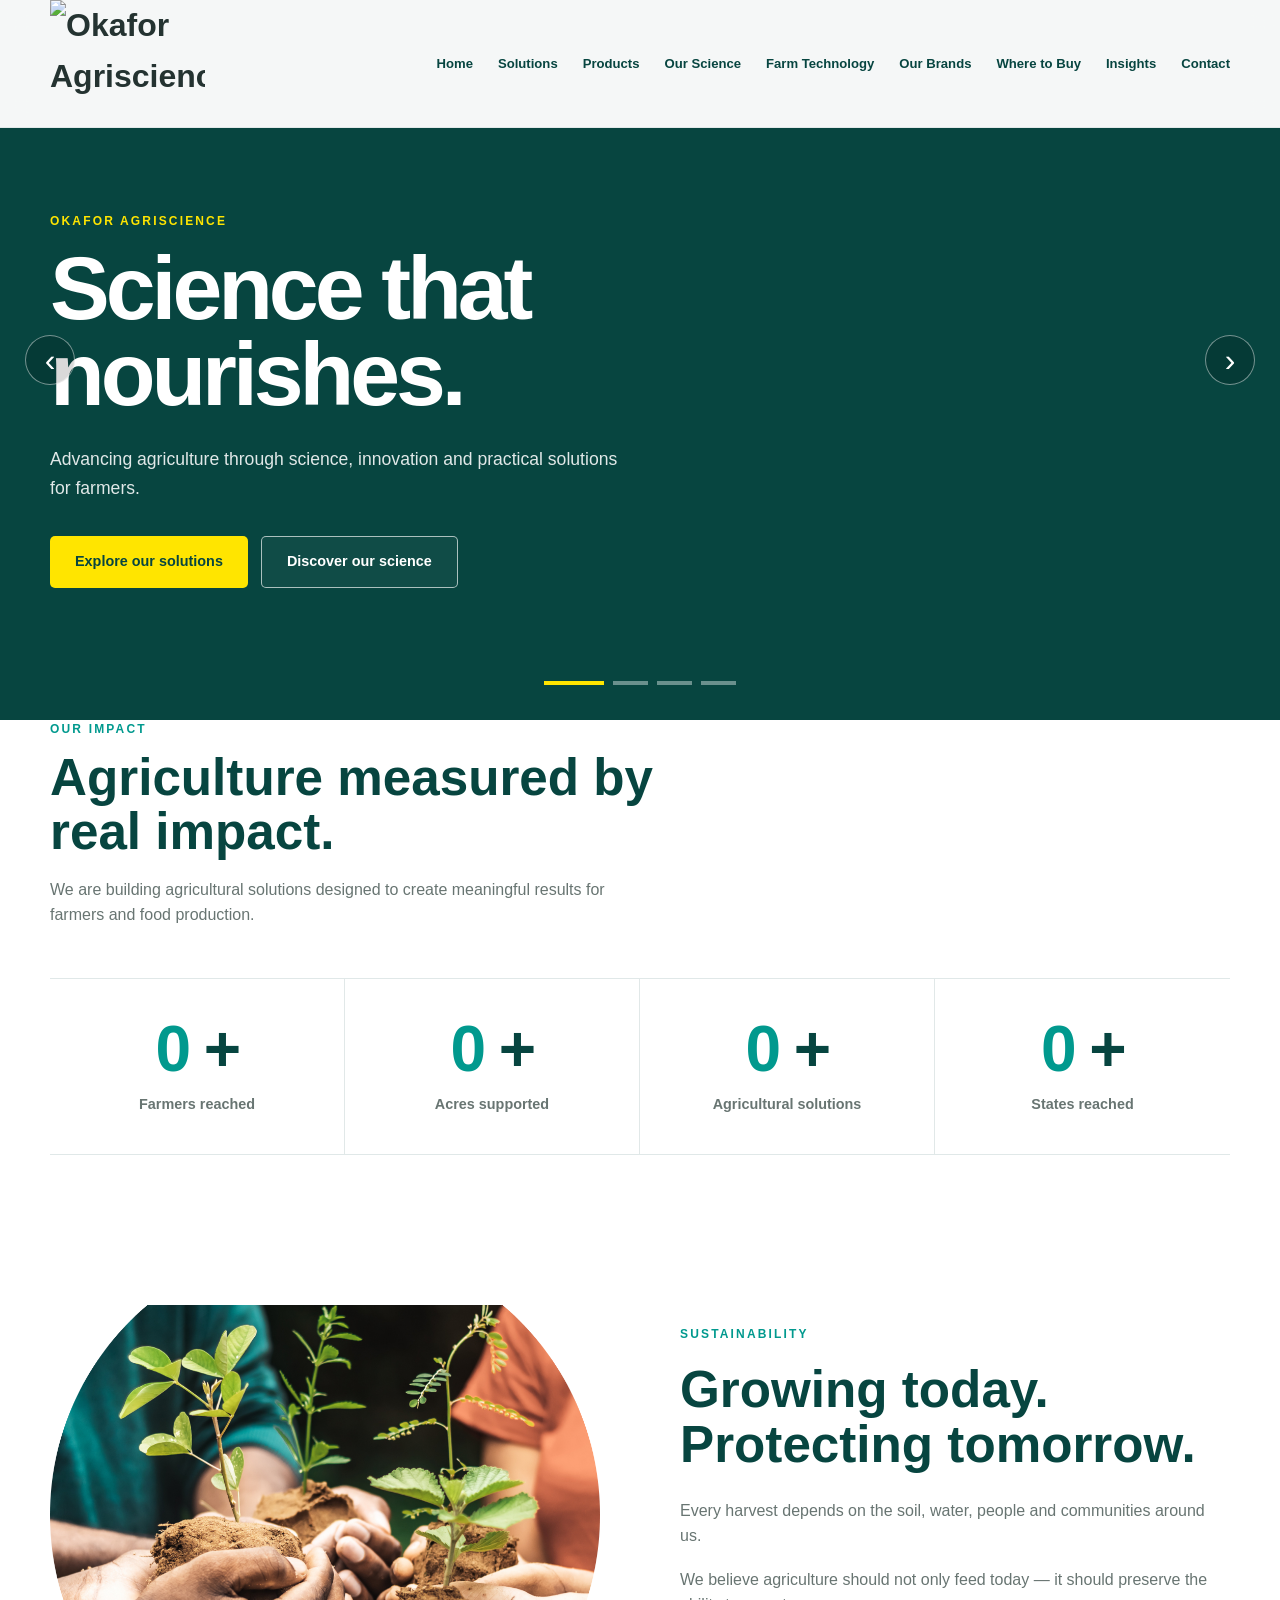
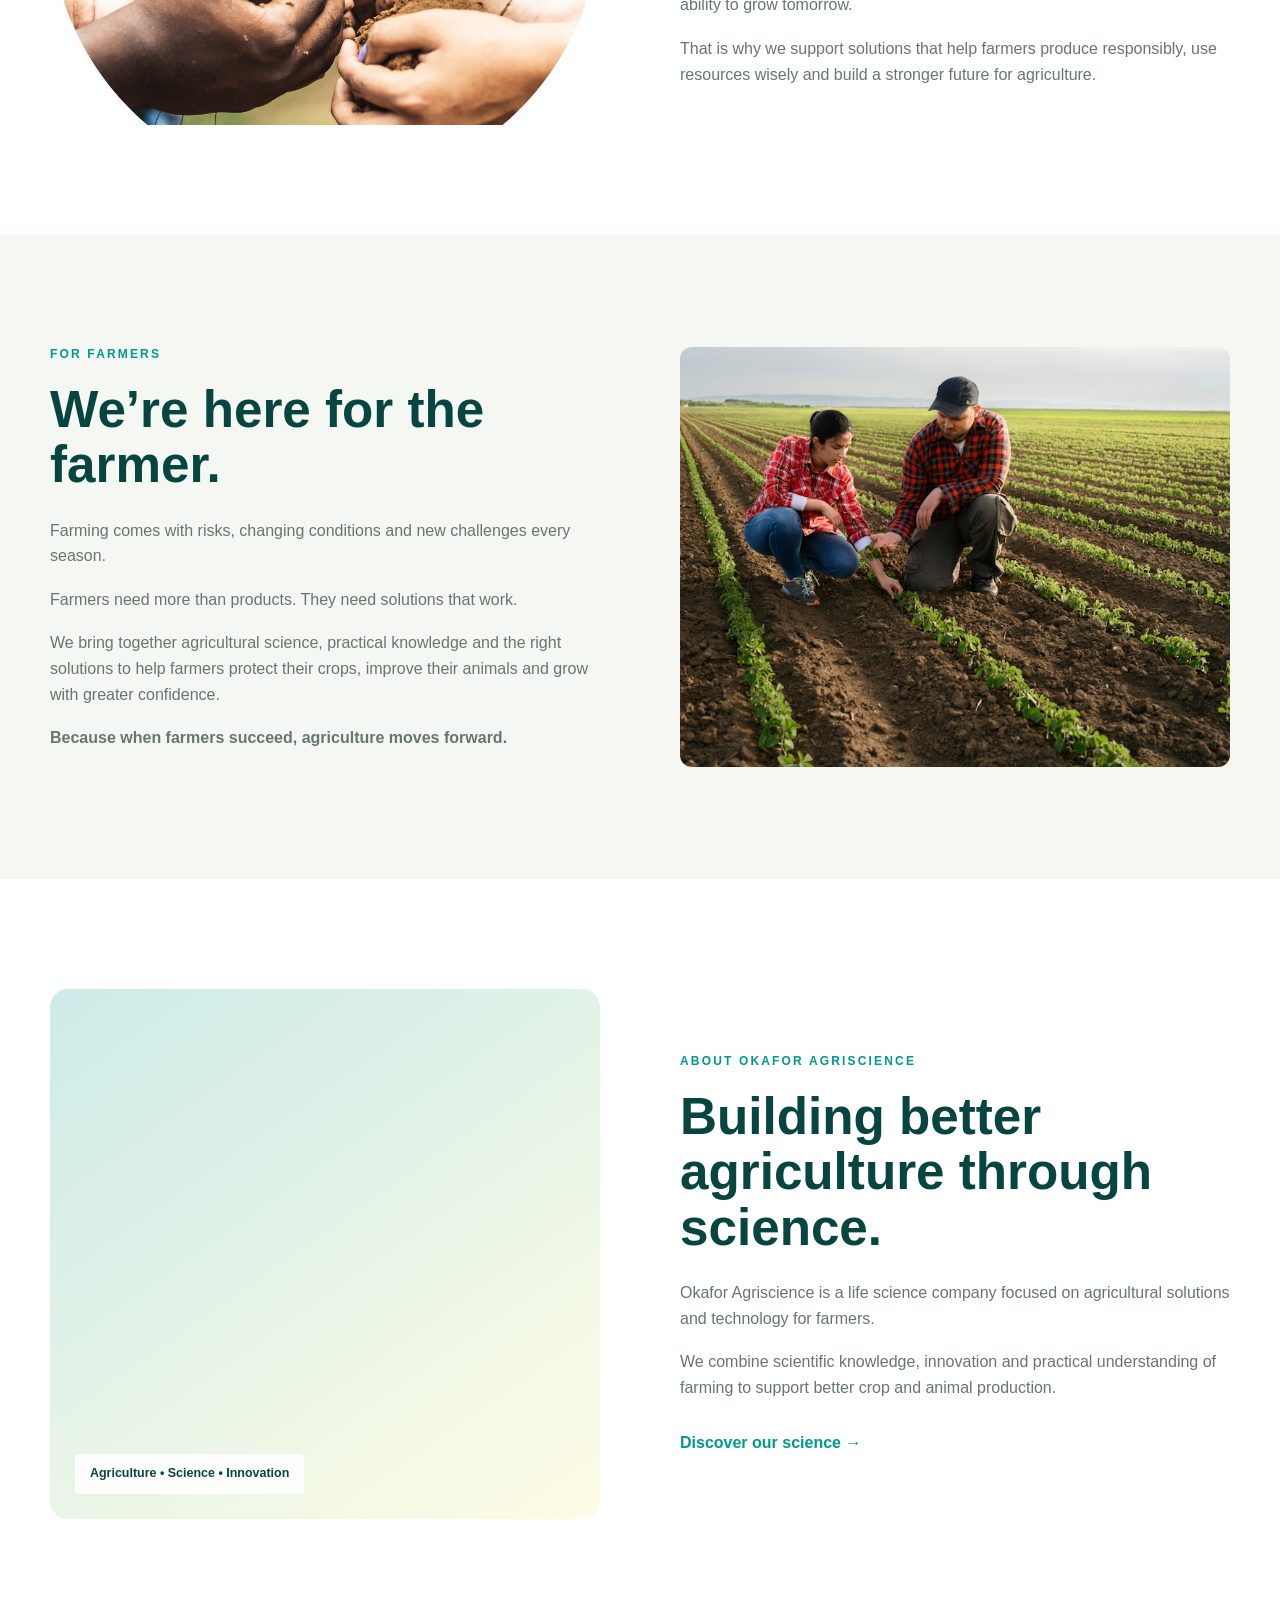
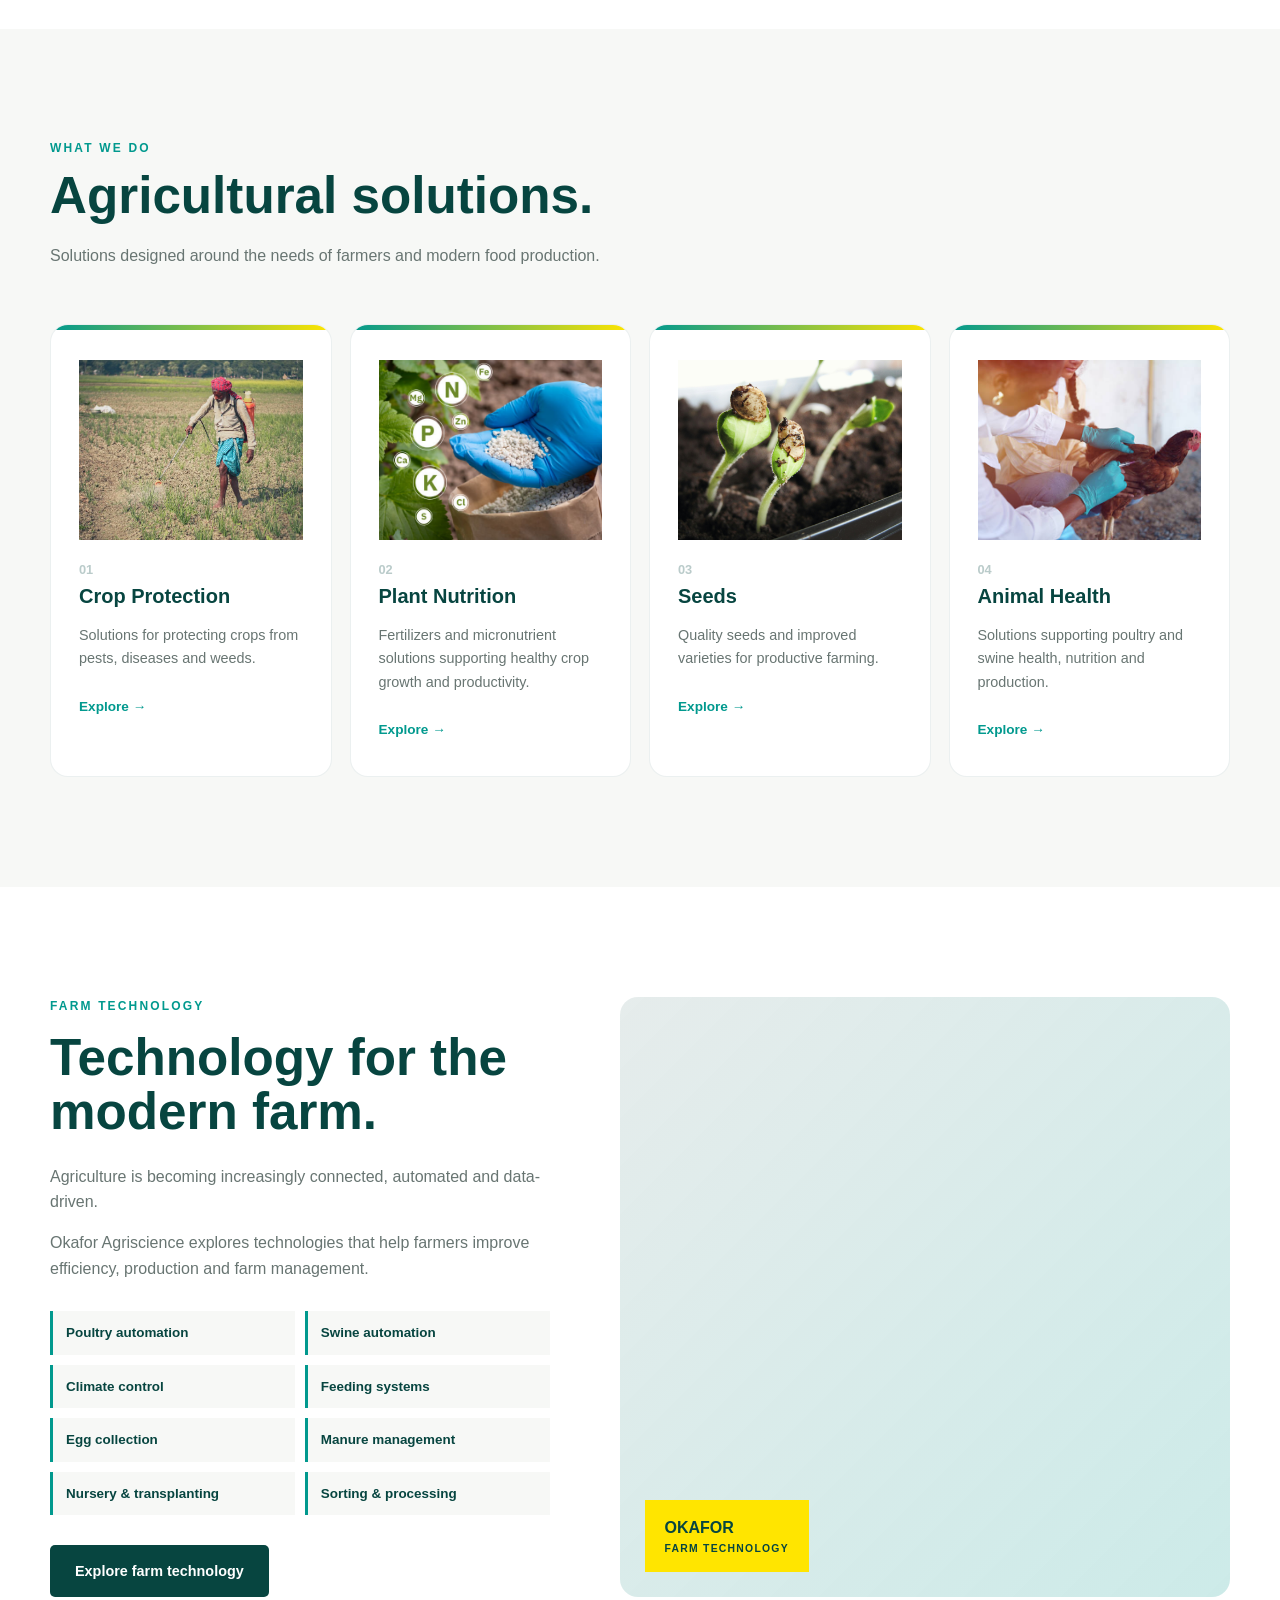
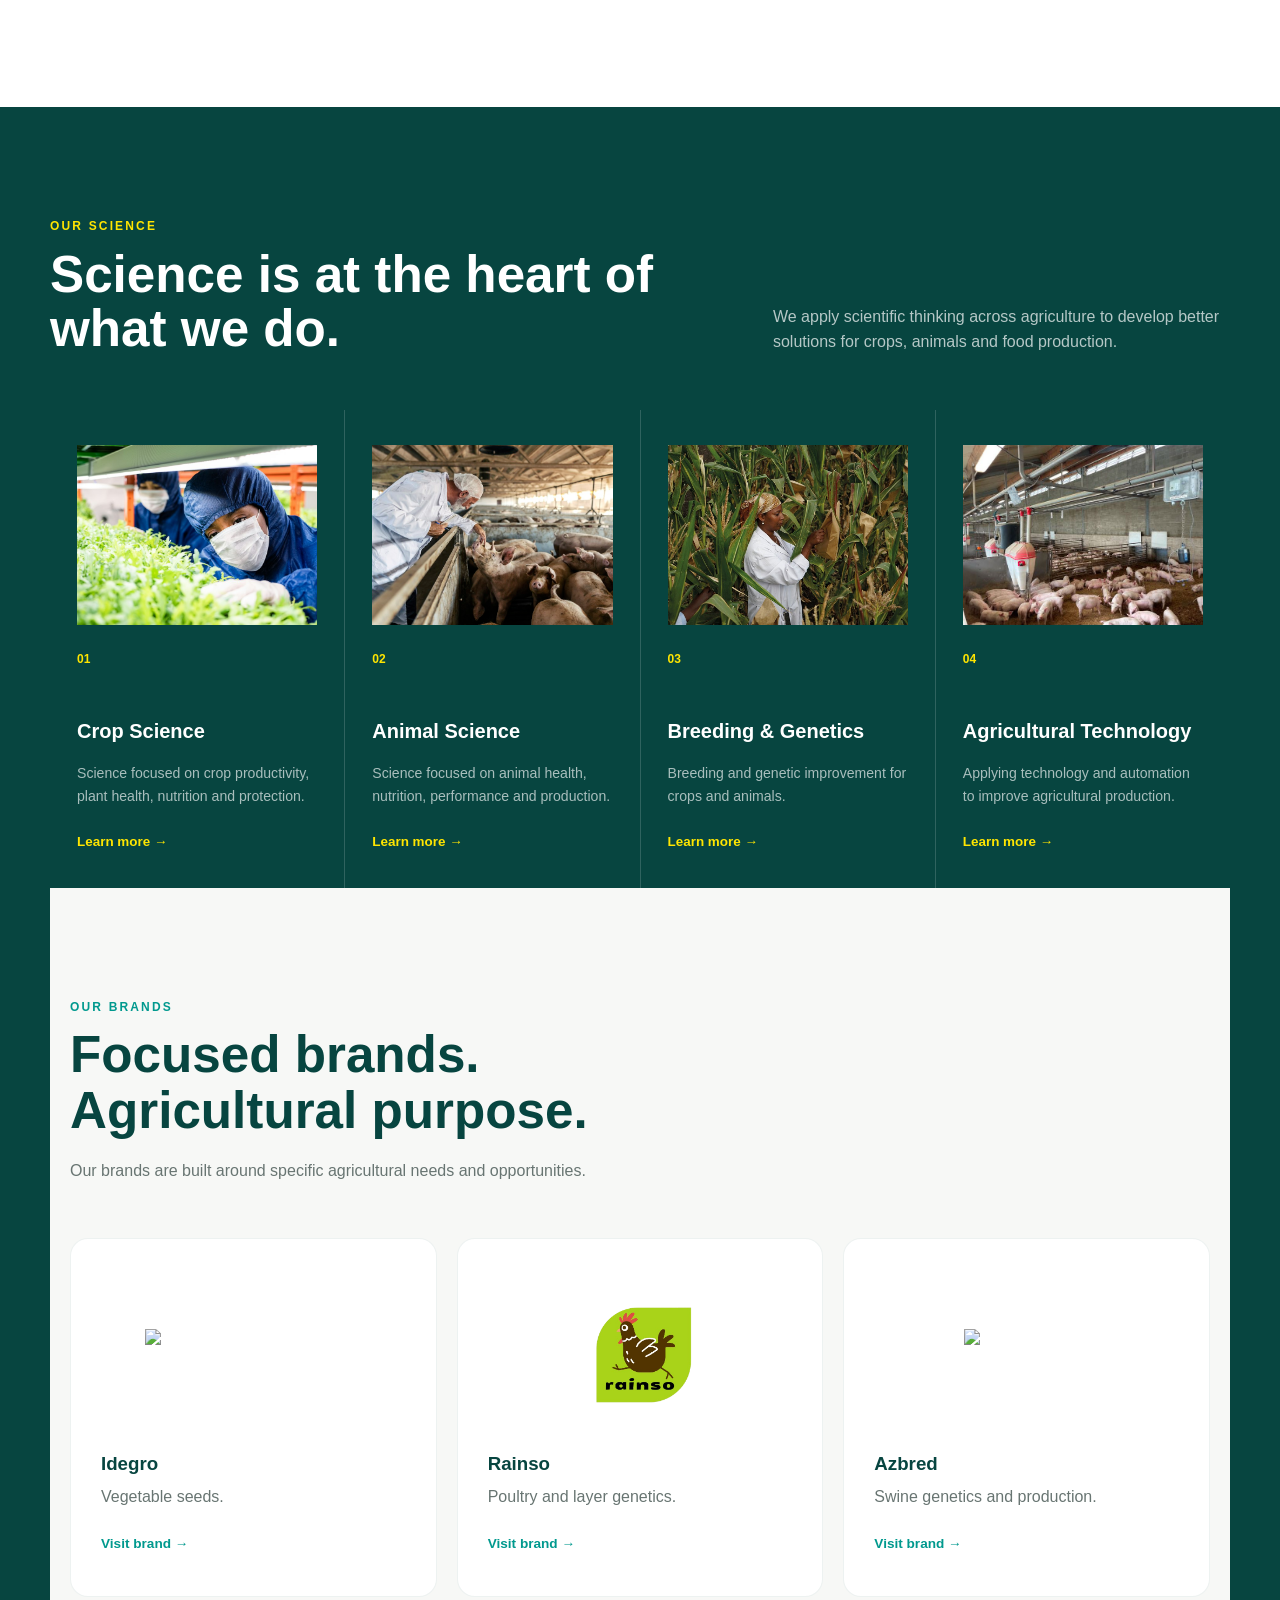
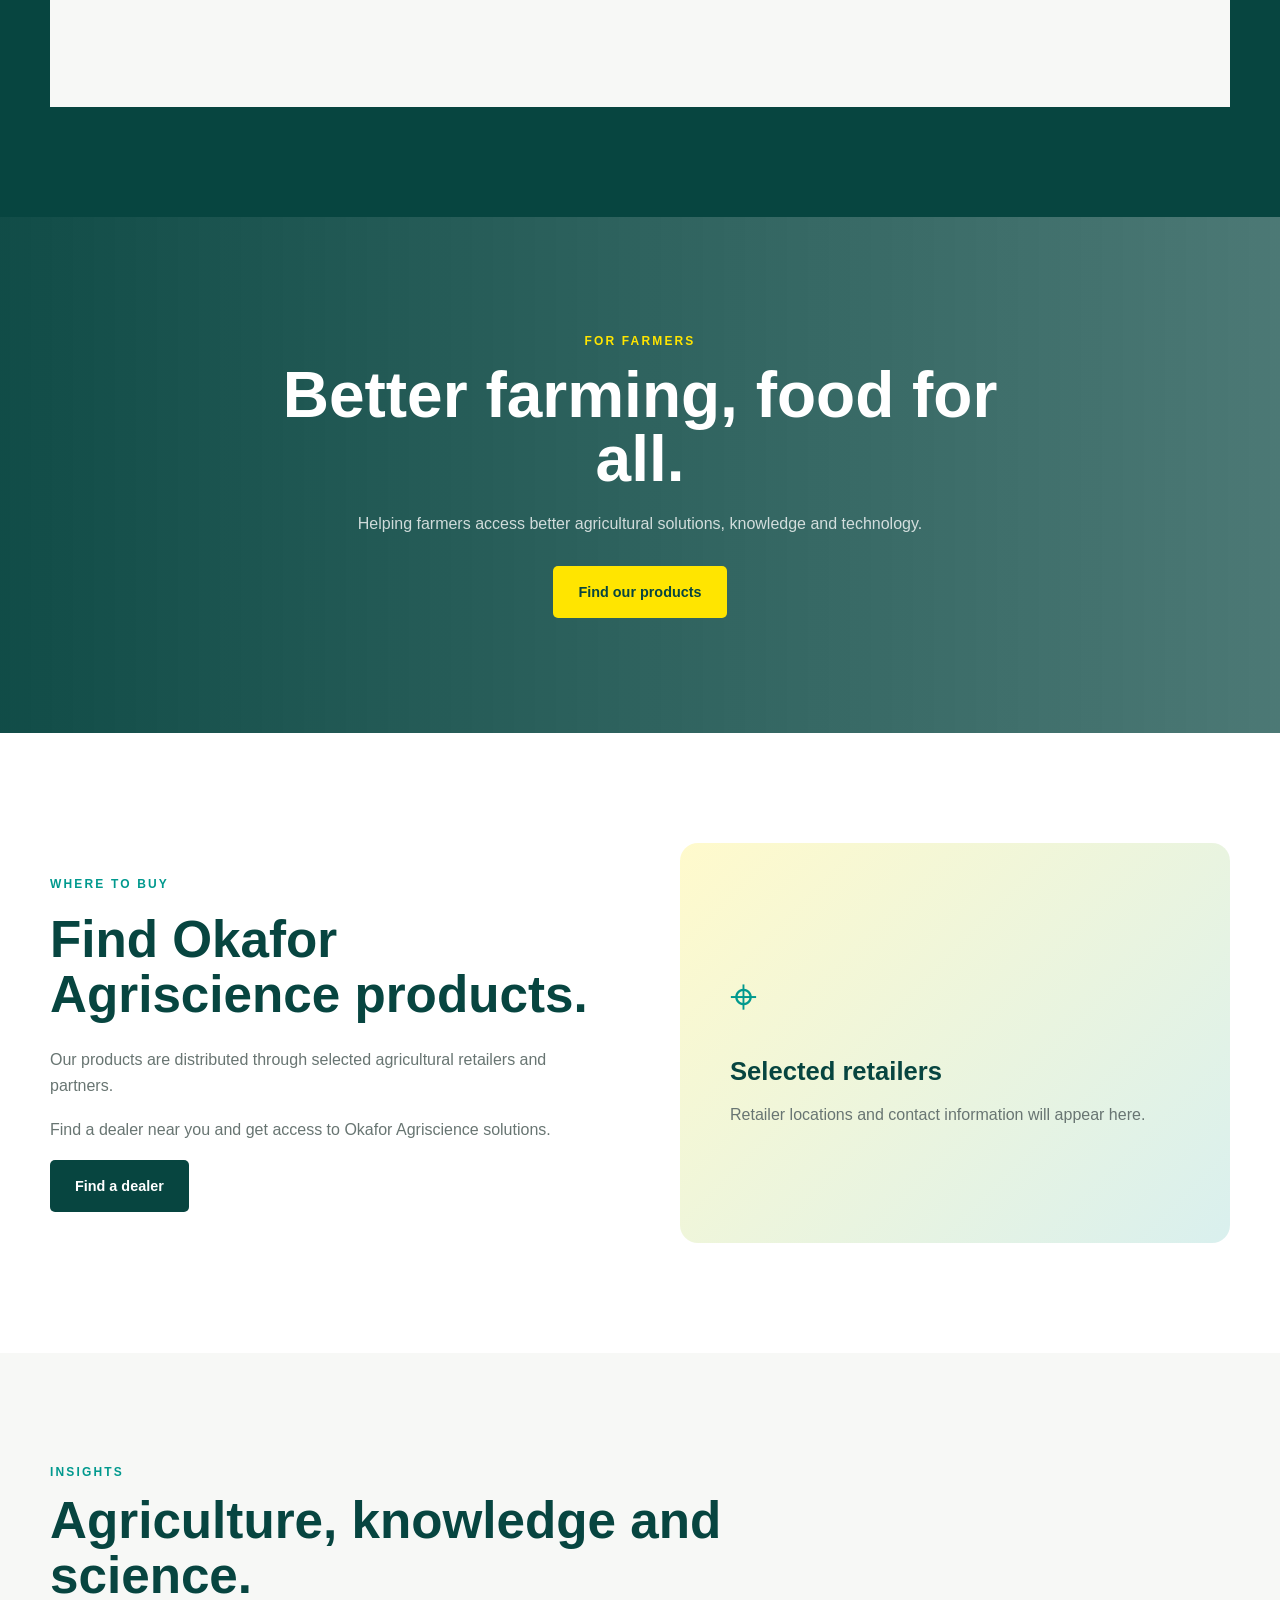
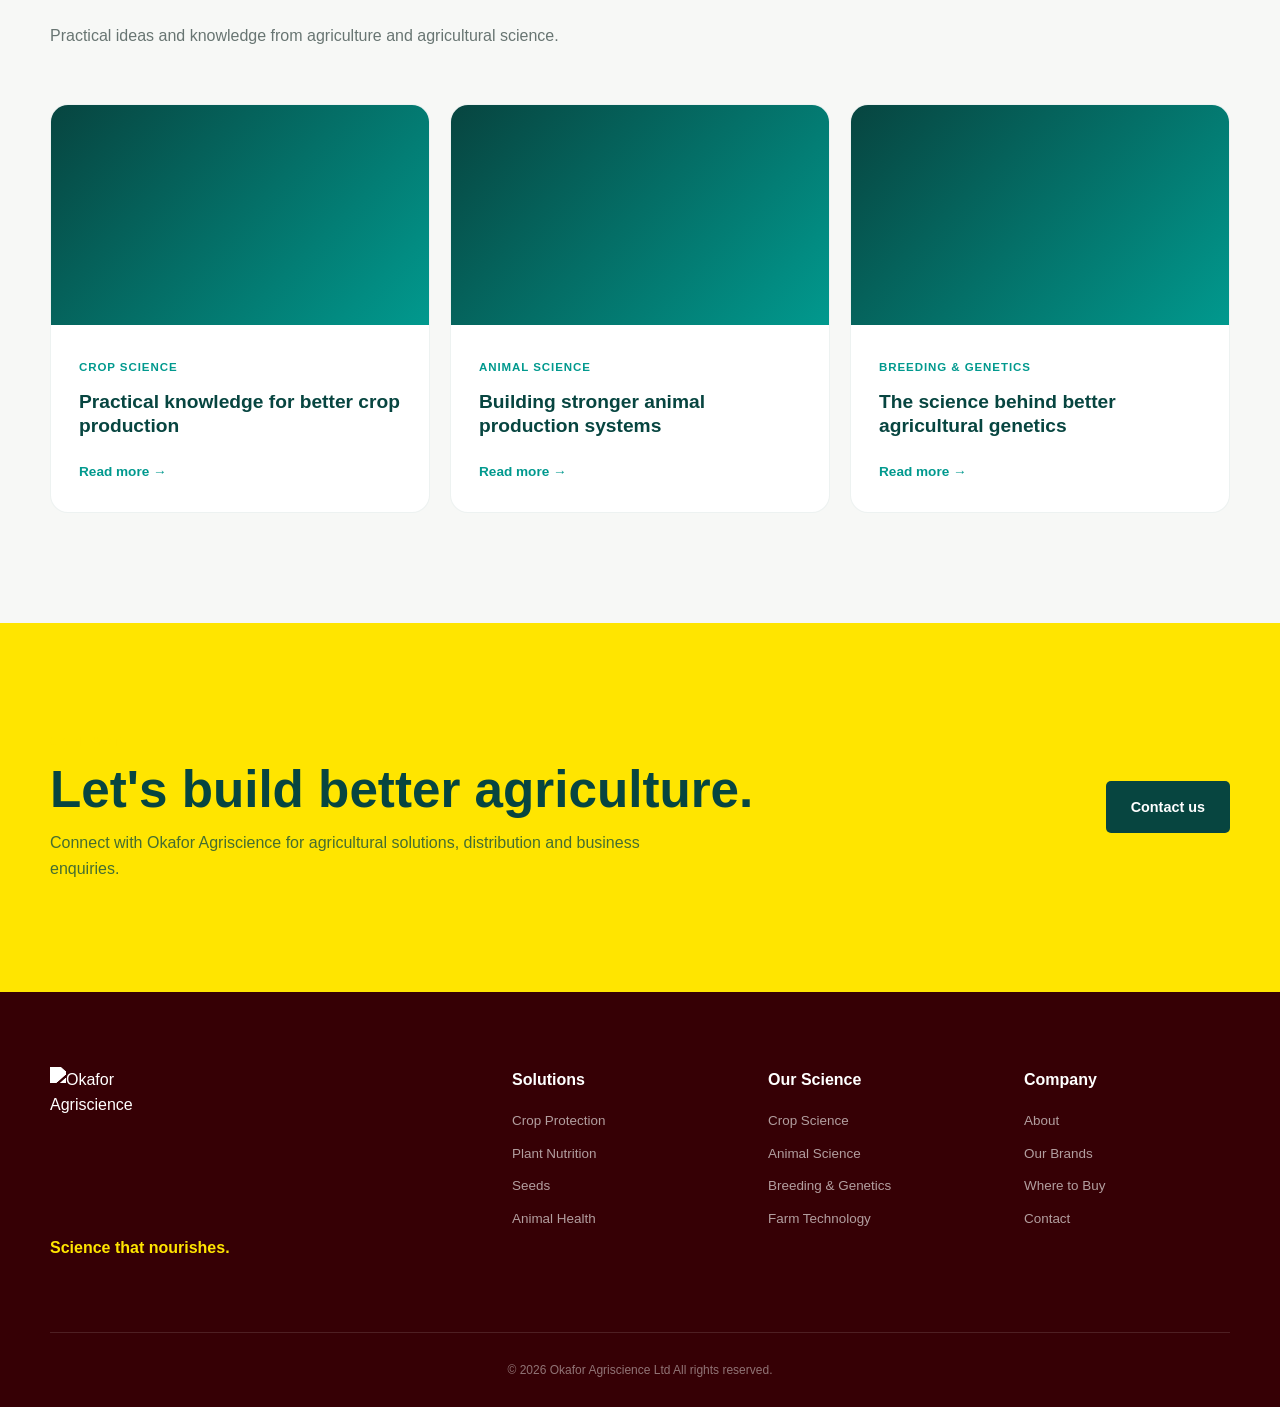
==== commit 52201759: "Update index.html" ====
--- a/index.html
+++ b/index.html
@@ -1332,13 +1332,13 @@
             </p>
 
             <p>
-                Find a retailer near you and get access
+                Find a dealer near you and get access
                 to Okafor Agriscience solutions.
             </p>
 
             <a href="where-to-buy.html"
                class="button button-dark">
-                Find a retailer
+                Find a dealer
             </a>
 
         </div>
